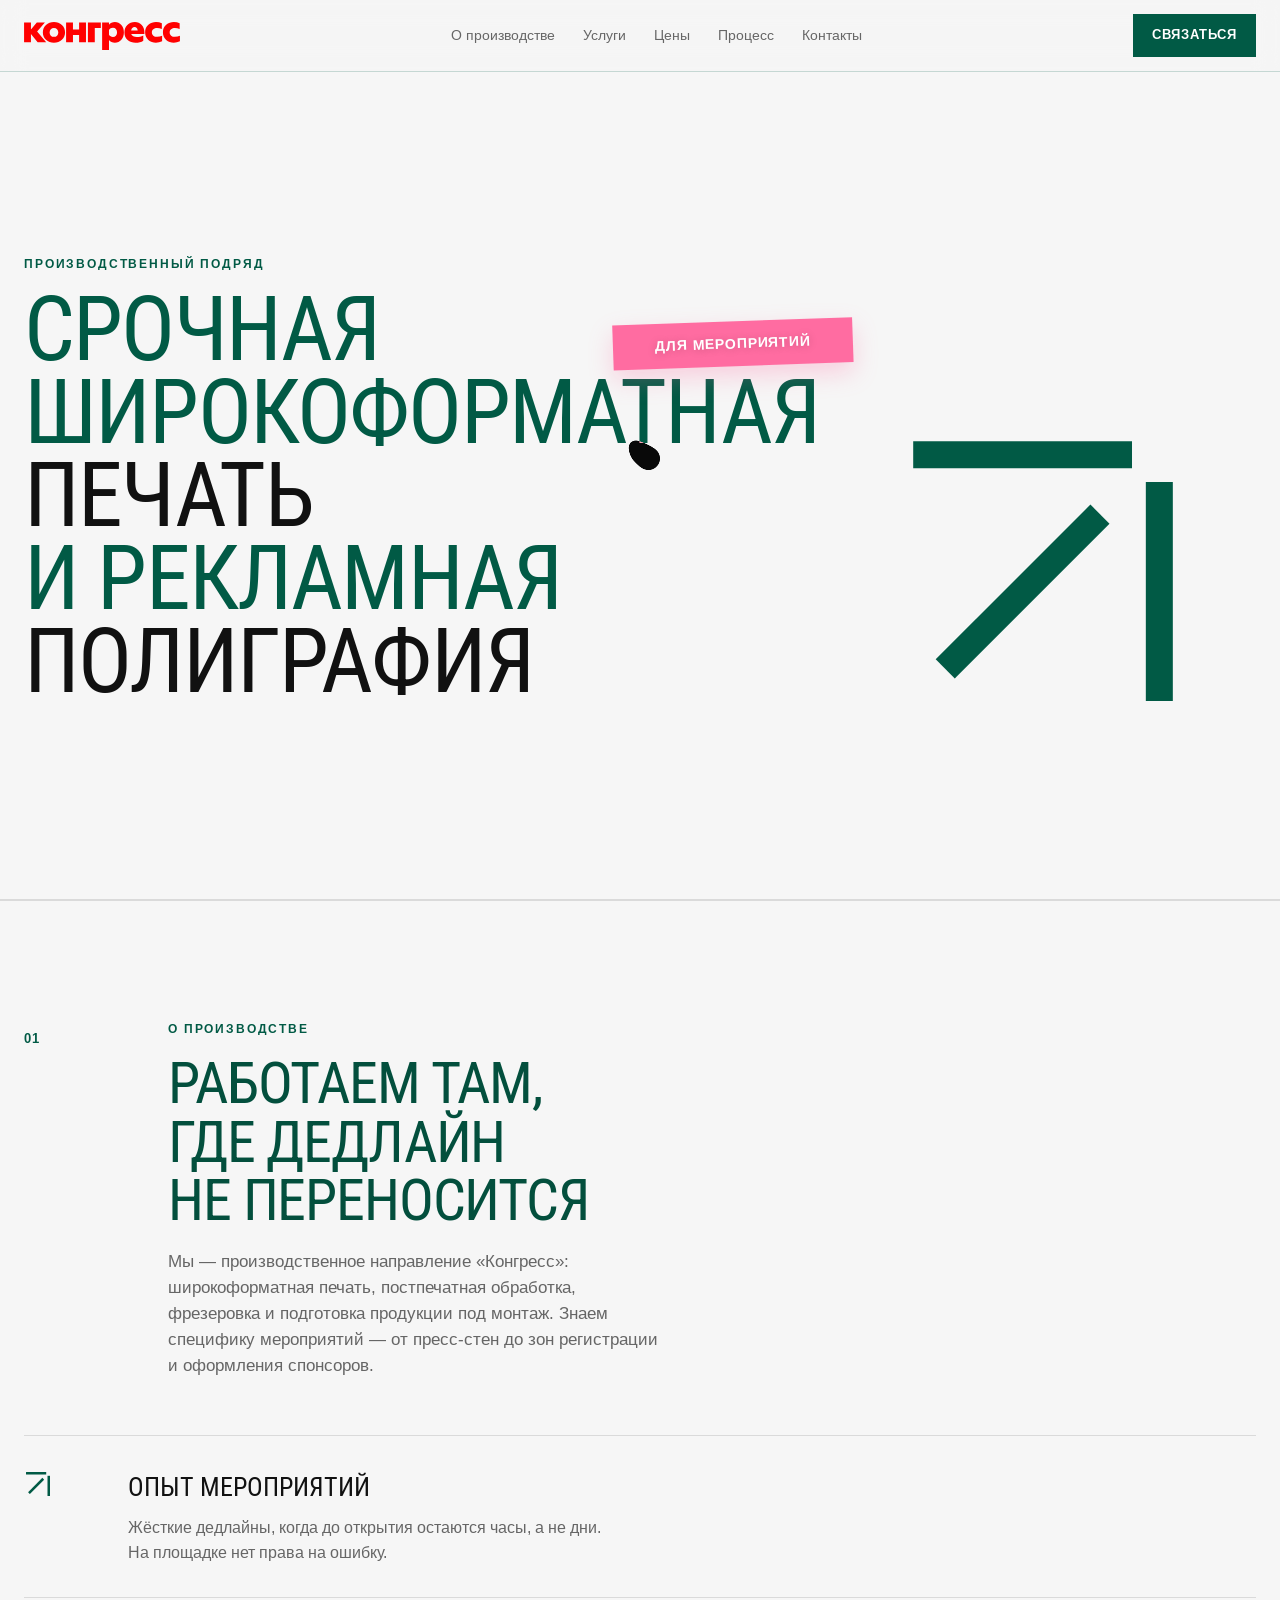
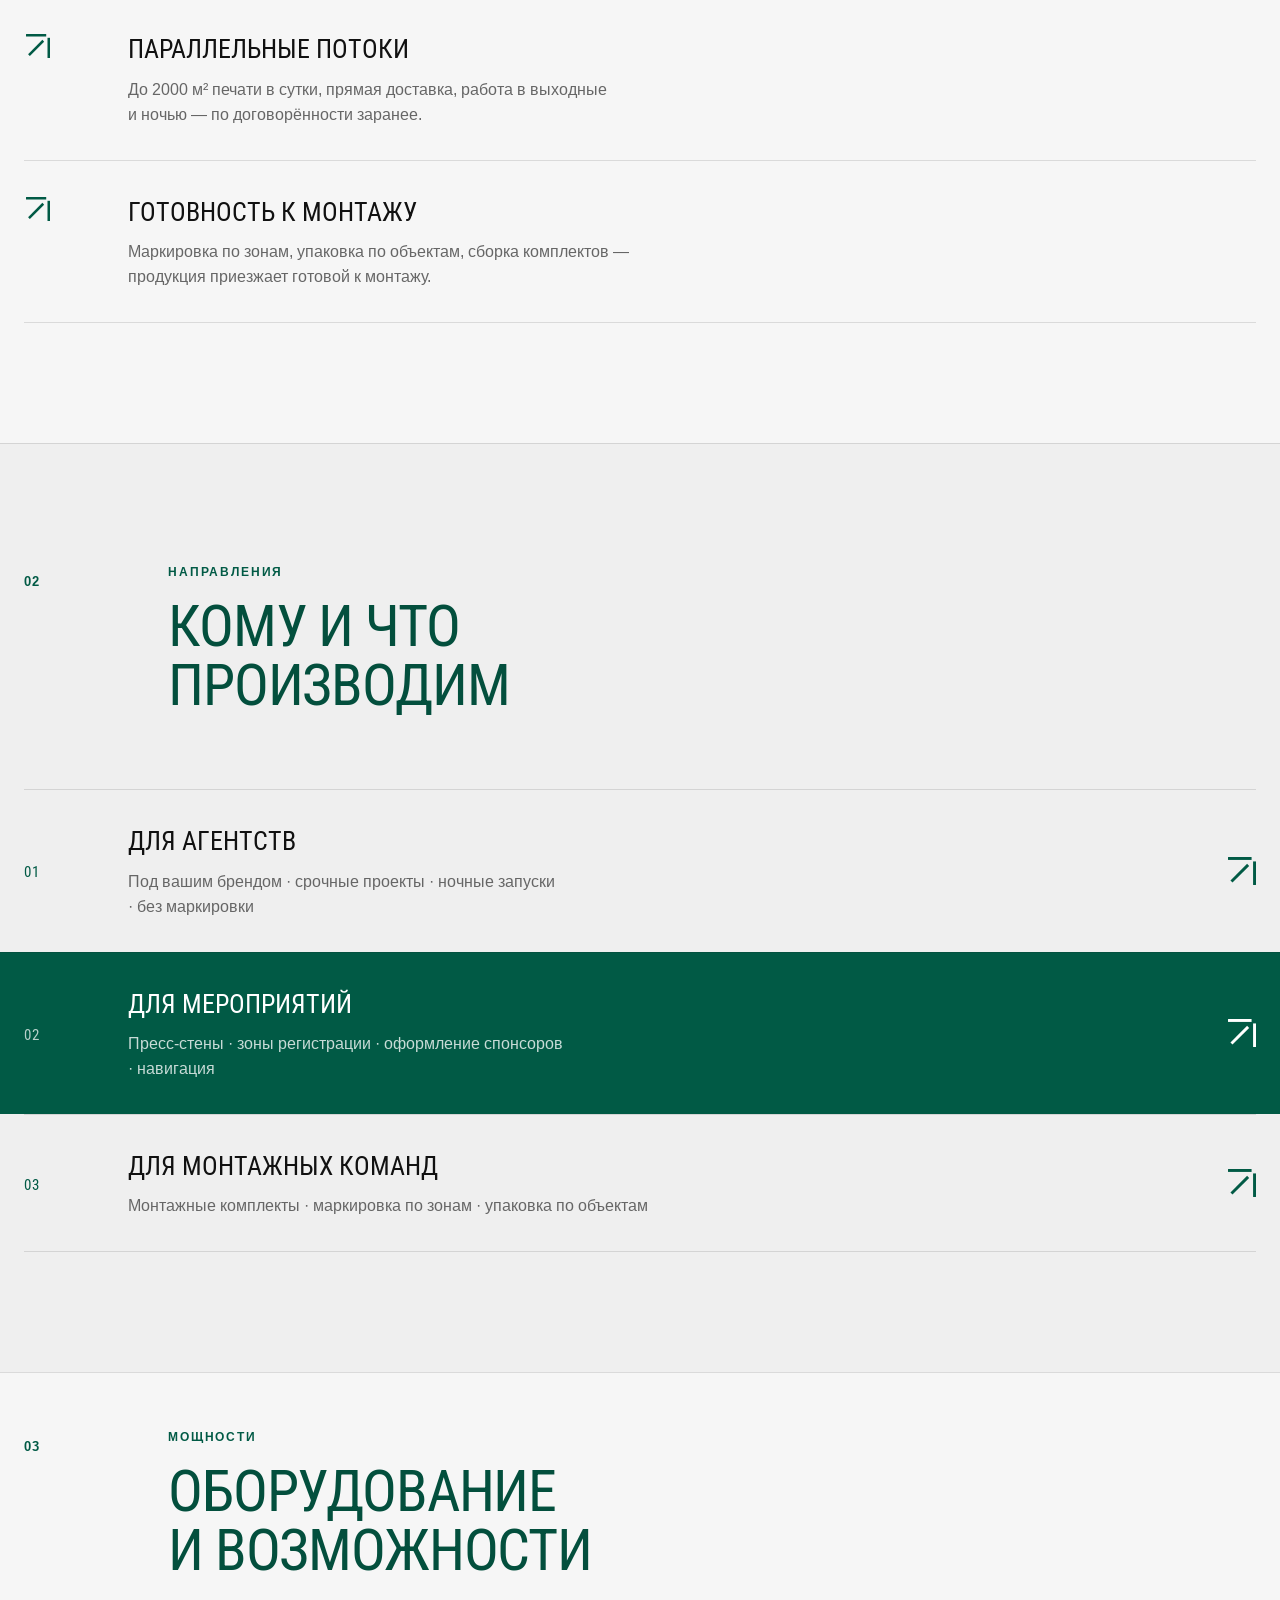
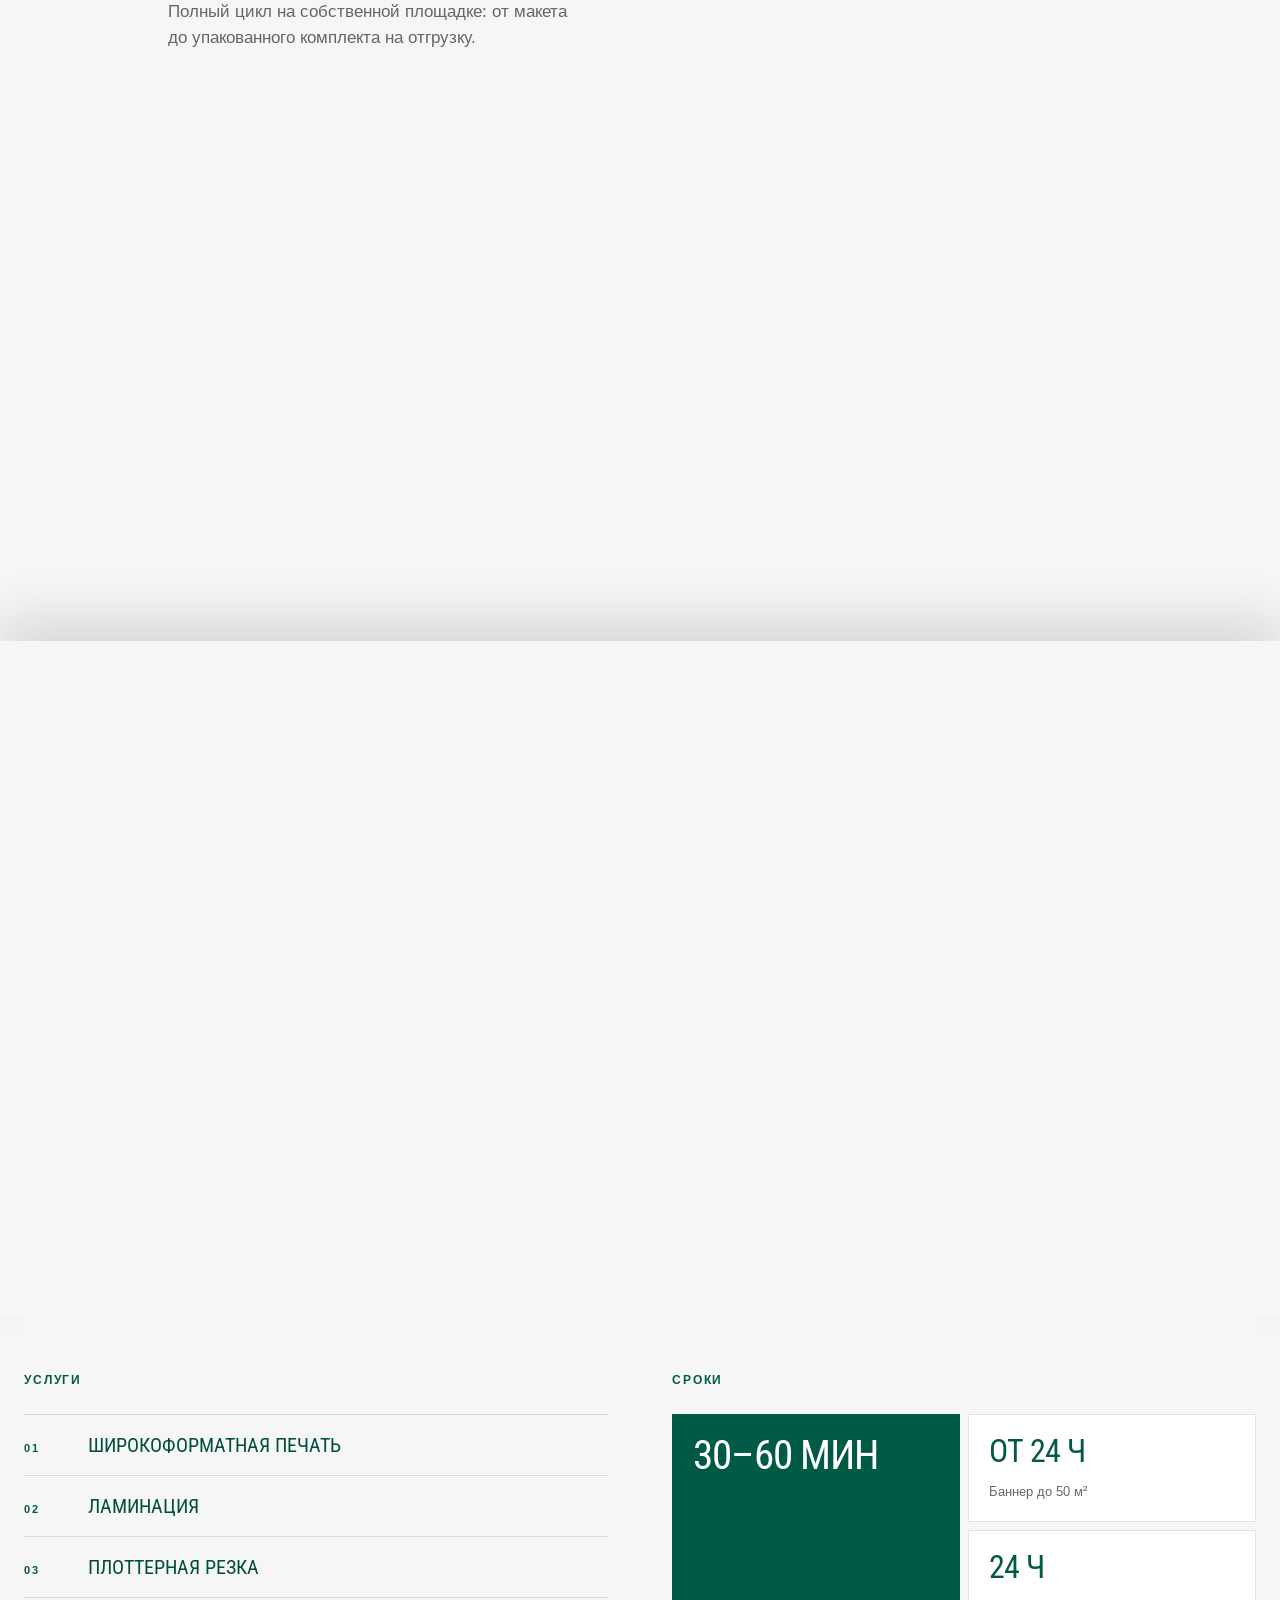
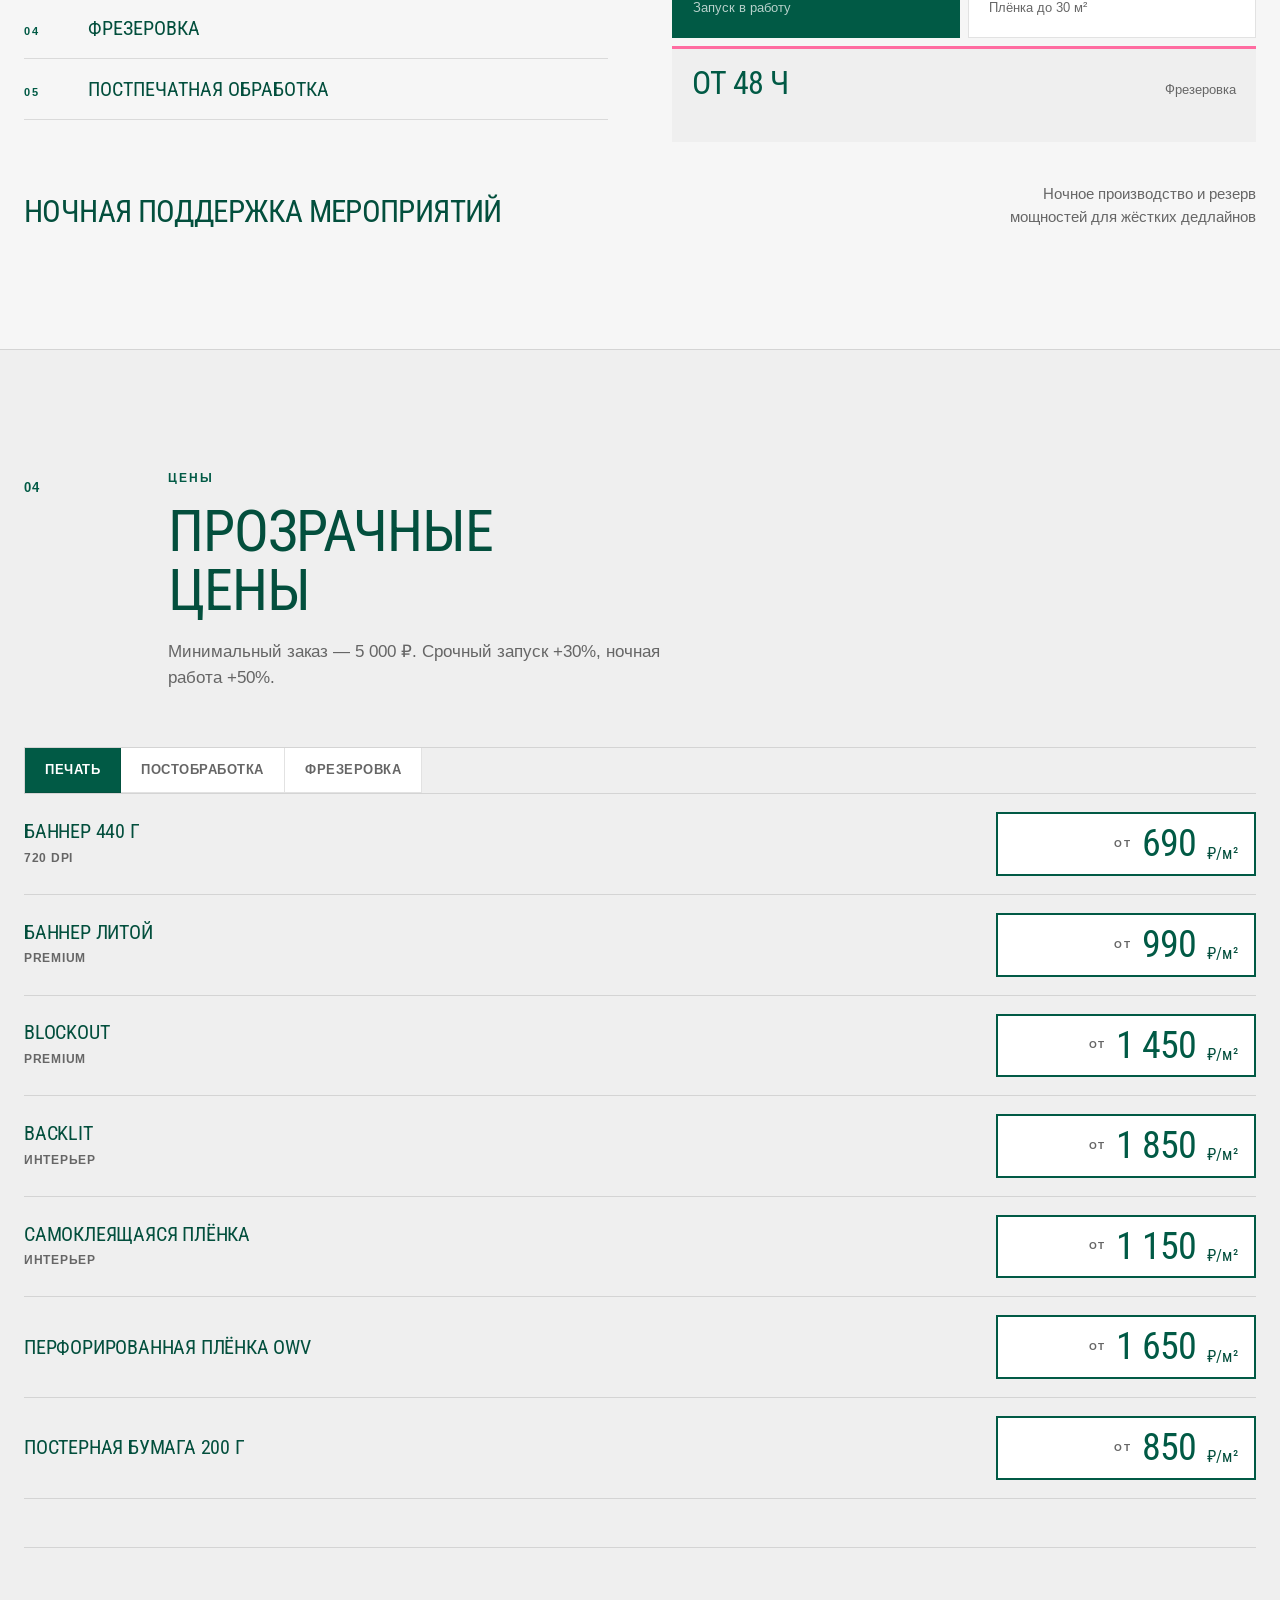
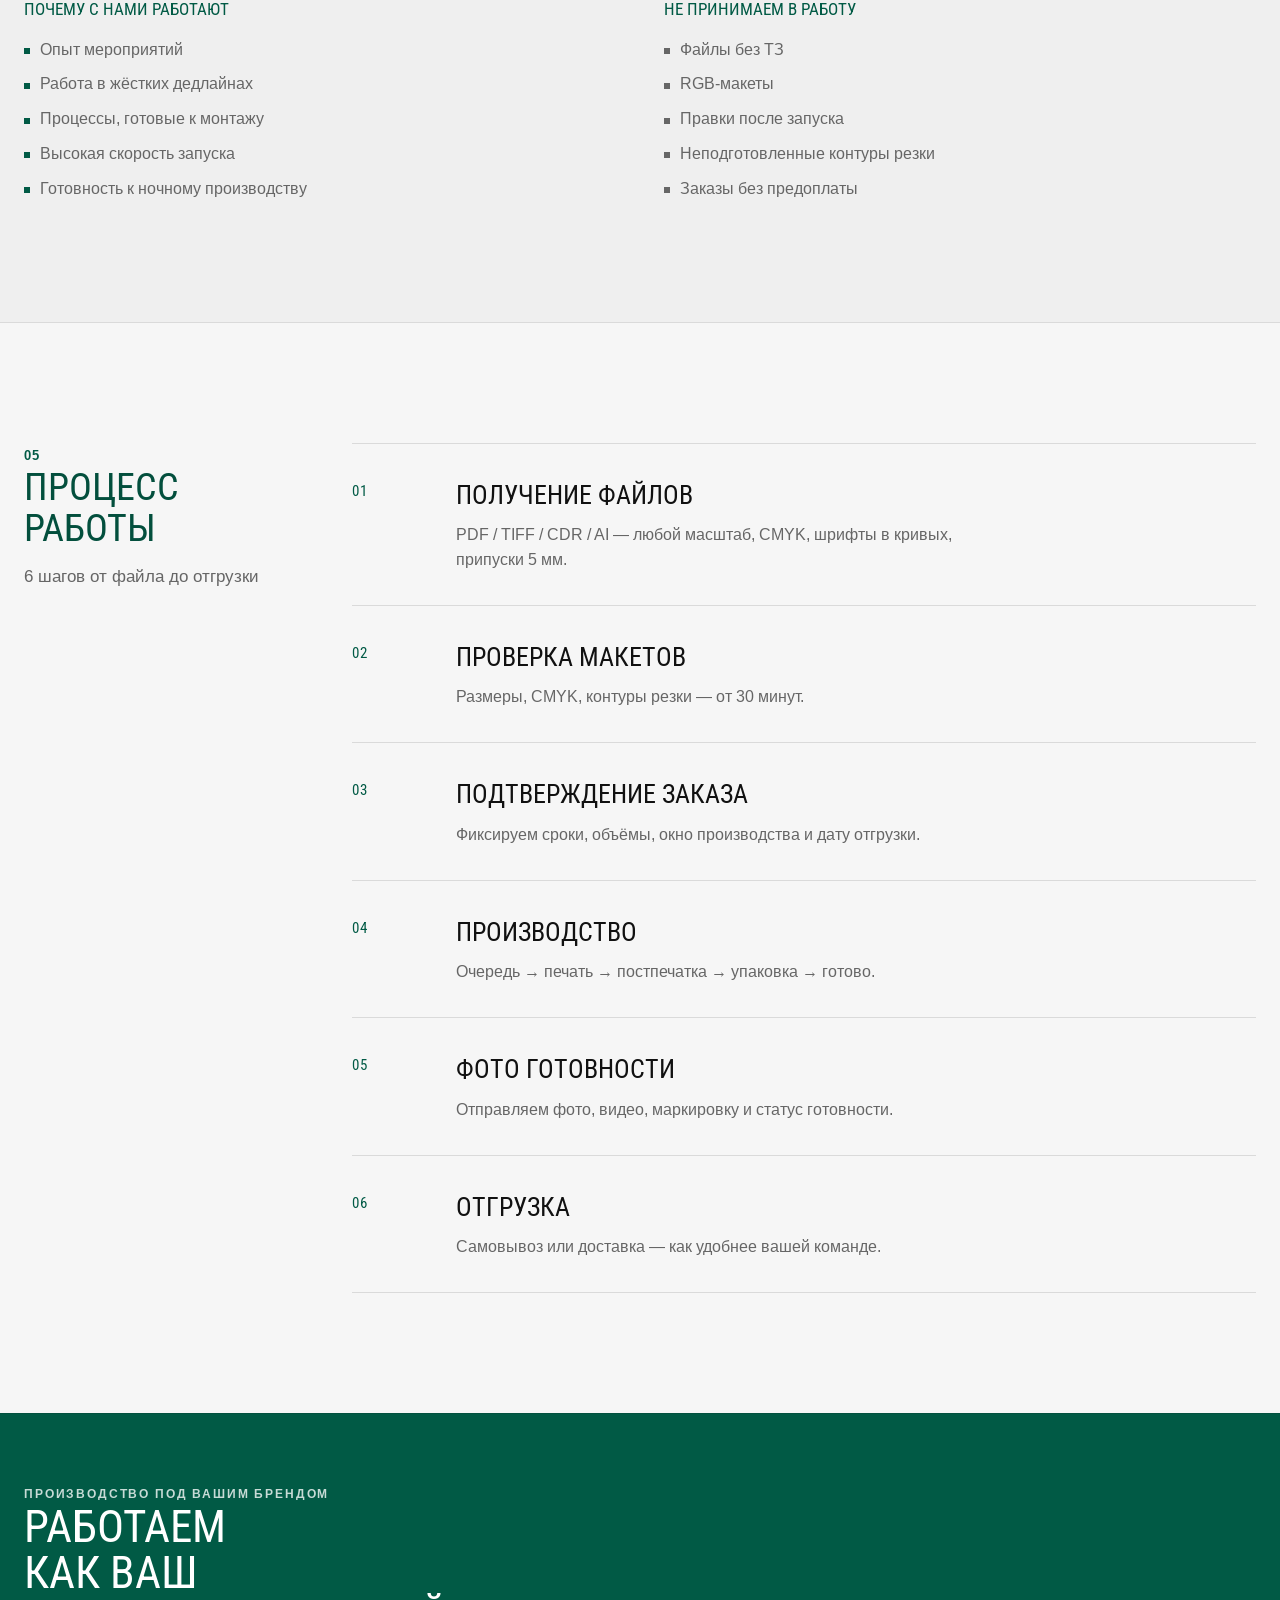
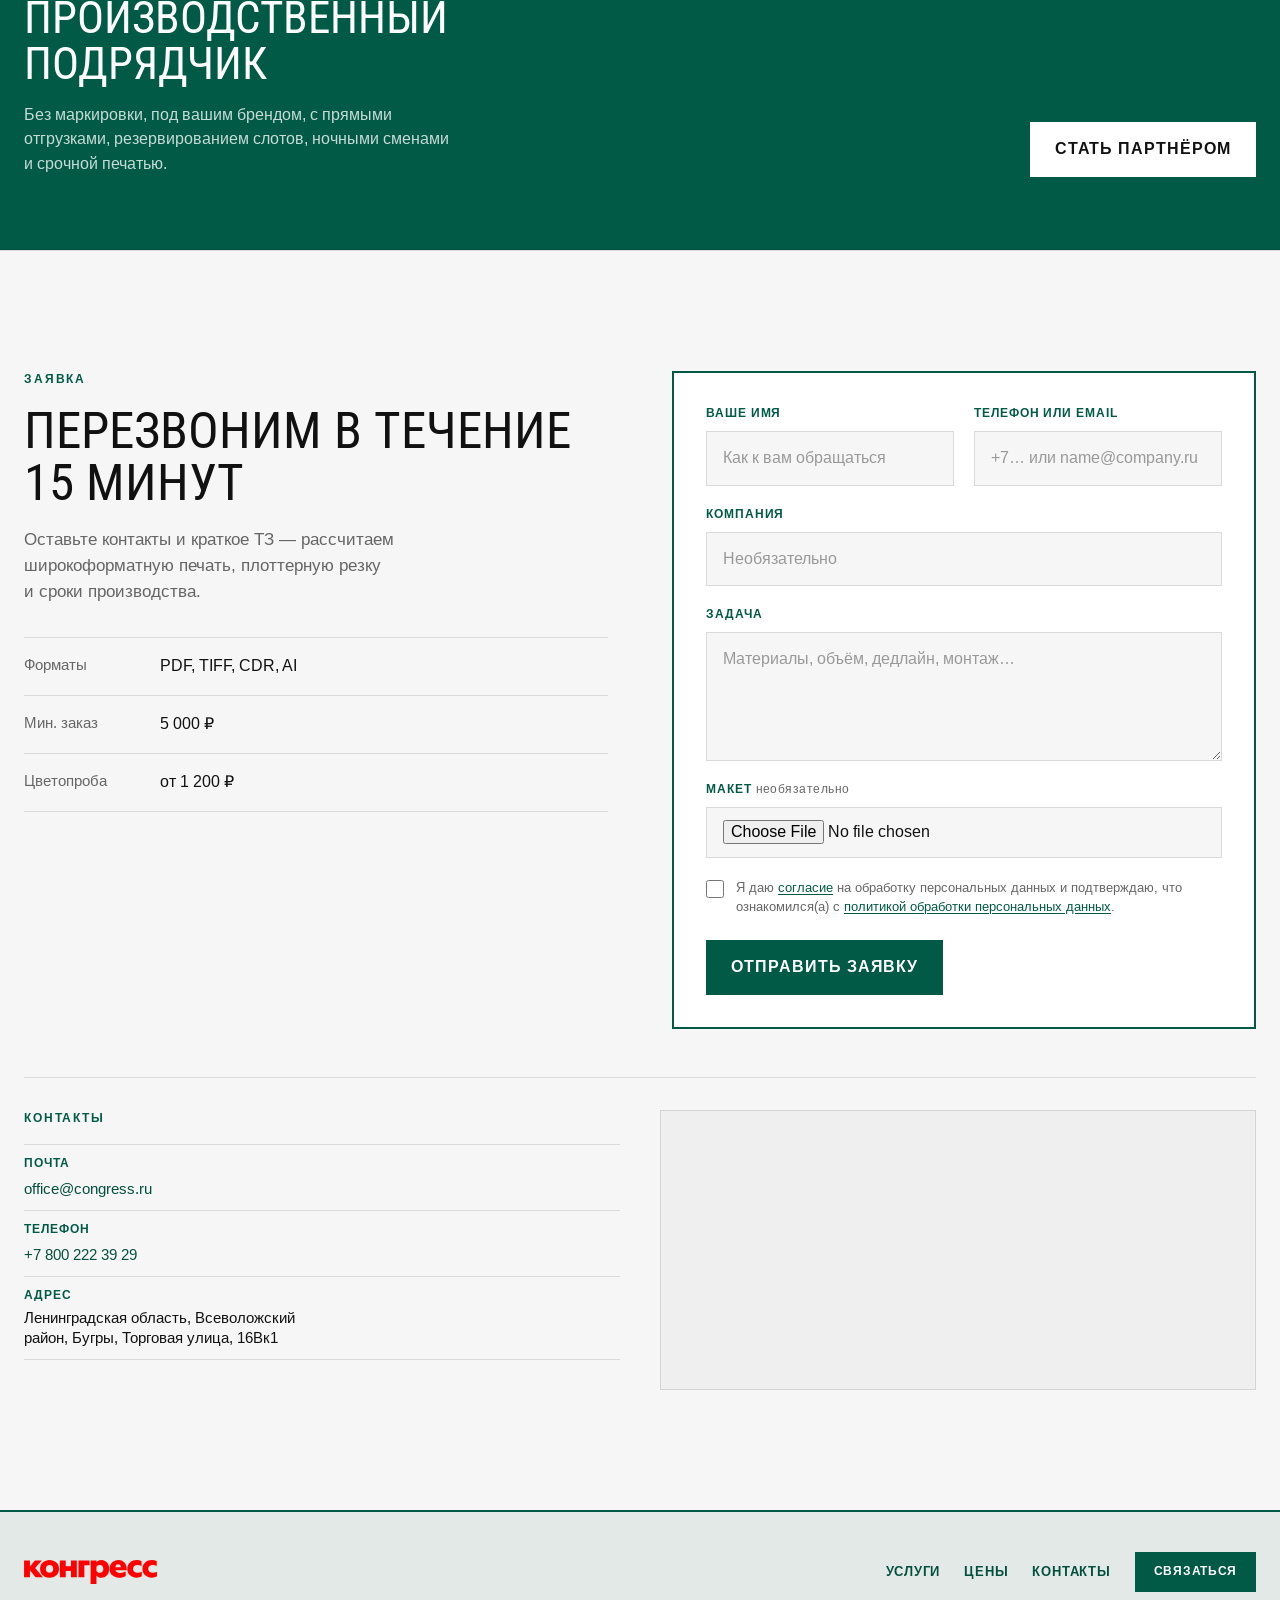
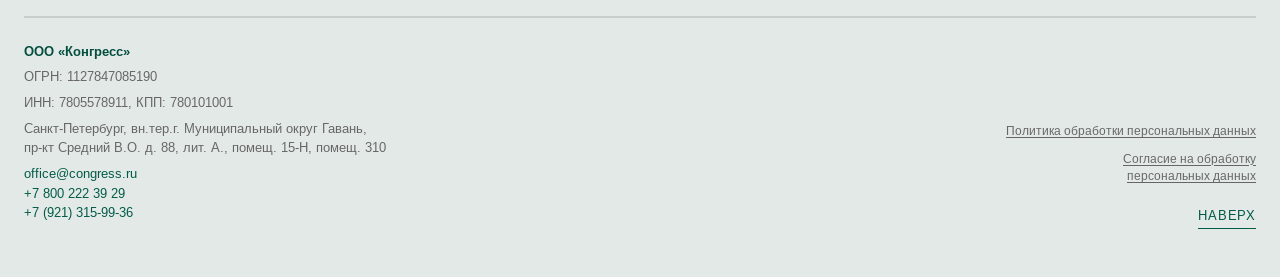
==== index.html @ 39a0a809 "Обновление лендинга: контакты, навигация, курсор и скролл наверх. Исправлен переход по логотипу и кн" ====
<!DOCTYPE html>
<html lang="ru">
<head>
  <meta charset="UTF-8">
  <meta name="viewport" content="width=device-width, initial-scale=1.0">
  <meta name="description" content="Срочная широкоформатная печать и производство для мероприятий. До 2000 м²/сутки, ночные смены, производство под вашим брендом.">
  <title>Конгресс — печать для мероприятий</title>
  <link rel="stylesheet" href="styles.css">
</head>
<body>
  <div class="page-grid" aria-hidden="true"></div>

  <header class="header" id="top">
    <div class="shell header__inner">
      <a href="#top" class="header__logo" aria-label="Конгресс — на главную">
        <img src="assets/brand/logo.svg" alt="Конгресс" width="160" height="29">
      </a>
      <nav class="header__nav" aria-label="Основная навигация">
        <a href="#about">О производстве</a>
        <a href="#capabilities">Услуги</a>
        <a href="#pricing">Цены</a>
        <a href="#process">Процесс</a>
        <a href="#contact">Контакты</a>
      </nav>
      <a href="#contact" class="header__cta">Связаться</a>
      <button class="burger" type="button" aria-label="Открыть меню" aria-expanded="false">
        <span></span><span></span>
      </button>
    </div>
  </header>

  <div class="mobile-menu" hidden>
    <nav aria-label="Мобильная навигация">
      <a href="#about">О производстве</a>
      <a href="#capabilities">Услуги</a>
      <a href="#pricing">Цены</a>
      <a href="#process">Процесс</a>
      <a href="#contact">Контакты</a>
    </nav>
  </div>

  <main>
    <section class="hero">
      <div class="shell hero__layout reveal">
        <div class="hero__copy">
          <p class="label">Производственный подряд</p>
          <h1 class="display">
            <span>Срочная</span>
            <span class="display__line">
              <span class="display__word display__word--sticker">широкоформатная
                <span class="hero__sticker">
                  <span class="hero__sticker-body">
                    <span class="hero__sticker-text">для&nbsp;мероприятий</span>
                  </span>
                </span>
              </span>
            </span>
            <span>печать <span class="display__accent">и&nbsp;рекламная</span> полиграфия</span>
          </h1>
        </div>
        <div class="hero__decor" aria-hidden="true">
          <div class="hero__arrow-wrap">
            <img class="hero__arrow" src="assets/brand/arrow-green.svg" alt="">
          </div>
        </div>
      </div>
    </section>

    <section class="section" id="about">
      <div class="shell">
        <div class="section-head reveal">
          <span class="section__index">01</span>
          <div>
            <p class="label">О производстве</p>
            <h2>Работаем там, где&nbsp;дедлайн не&nbsp;переносится</h2>
            <p class="lead">Мы&nbsp;— производственное направление «Конгресс»: широкоформатная печать, постпечатная обработка, фрезеровка и&nbsp;подготовка продукции под&nbsp;монтаж. Знаем специфику мероприятий&nbsp;— от&nbsp;пресс-стен до&nbsp;зон регистрации и&nbsp;оформления спонсоров.</p>
          </div>
        </div>
        <div class="rows reveal">
          <article class="row-item">
            <span class="row-item__mark brand-arrow" aria-hidden="true">
              <img src="assets/brand/arrow-green.svg" alt="">
            </span>
            <div>
              <h3>Опыт мероприятий</h3>
              <p>Жёсткие дедлайны, когда до&nbsp;открытия остаются часы, а&nbsp;не&nbsp;дни. На&nbsp;площадке нет права на&nbsp;ошибку.</p>
            </div>
          </article>
          <article class="row-item">
            <span class="row-item__mark brand-arrow" aria-hidden="true">
              <img src="assets/brand/arrow-green.svg" alt="">
            </span>
            <div>
              <h3>Параллельные потоки</h3>
              <p>До&nbsp;2000&nbsp;м² печати в&nbsp;сутки, прямая доставка, работа в&nbsp;выходные и&nbsp;ночью&nbsp;— по&nbsp;договорённости заранее.</p>
            </div>
          </article>
          <article class="row-item">
            <span class="row-item__mark brand-arrow" aria-hidden="true">
              <img src="assets/brand/arrow-green.svg" alt="">
            </span>
            <div>
              <h3>Готовность к&nbsp;монтажу</h3>
              <p>Маркировка по&nbsp;зонам, упаковка по&nbsp;объектам, сборка комплектов&nbsp;— продукция приезжает готовой к&nbsp;монтажу.</p>
            </div>
          </article>
        </div>
      </div>
    </section>

    <section class="section section--alt" id="directions">
      <div class="shell">
        <div class="section-head reveal">
          <span class="section__index">02</span>
          <div>
            <p class="label">Направления</p>
            <h2>Кому и&nbsp;что производим</h2>
          </div>
        </div>
        <div class="rows reveal">
          <a class="row-item row-item--link" href="#contact">
            <span class="row-item__index">01</span>
            <div>
              <h3>Для агентств</h3>
              <p>Под вашим брендом · срочные проекты · ночные запуски · без&nbsp;маркировки</p>
            </div>
            <span class="row-item__arrow brand-arrow brand-arrow--swap" aria-hidden="true">
              <img class="brand-arrow__green" src="assets/brand/arrow-green.svg" alt="">
              <img class="brand-arrow__white" src="assets/brand/arrow-white.svg" alt="">
            </span>
          </a>
          <a class="row-item row-item--link row-item--active" href="#contact">
            <span class="row-item__index">02</span>
            <div>
              <h3>Для мероприятий</h3>
              <p>Пресс-стены · зоны регистрации · оформление спонсоров · навигация</p>
            </div>
            <span class="row-item__arrow brand-arrow brand-arrow--swap" aria-hidden="true">
              <img class="brand-arrow__green" src="assets/brand/arrow-green.svg" alt="">
              <img class="brand-arrow__white" src="assets/brand/arrow-white.svg" alt="">
            </span>
          </a>
          <a class="row-item row-item--link" href="#contact">
            <span class="row-item__index">03</span>
            <div>
              <h3>Для монтажных команд</h3>
              <p>Монтажные комплекты · маркировка по&nbsp;зонам · упаковка по&nbsp;объектам</p>
            </div>
            <span class="row-item__arrow brand-arrow brand-arrow--swap" aria-hidden="true">
              <img class="brand-arrow__green" src="assets/brand/arrow-green.svg" alt="">
              <img class="brand-arrow__white" src="assets/brand/arrow-white.svg" alt="">
            </span>
          </a>
        </div>
      </div>
    </section>

    <section class="section" id="capabilities">
      <div class="capabilities-curtain-scene">
        <div class="capabilities-curtain-scene__sticky">
          <div class="shell">
            <div class="section-head reveal">
              <span class="section__index">03</span>
              <div>
                <p class="label">Мощности</p>
                <h2>Оборудование и&nbsp;возможности</h2>
                <p class="lead">Полный цикл на&nbsp;собственной площадке: от&nbsp;макета до&nbsp;упакованного комплекта на&nbsp;отгрузку.</p>
              </div>
            </div>
          </div>
        </div>
        <div class="section-video-strip">
          <video
            class="section-video-strip__player"
            muted
            loop
            playsinline
            preload="auto"
            aria-label="Видео производства: широкоформатная печать и плоттер">
            <source src="assets/video/production-vol-2.mov" type="video/quicktime">
            <source src="assets/video/production-vol-2.mov" type="video/mp4">
          </video>
        </div>
        <div class="shell capabilities-curtain-scene__content">
          <div class="capability-board reveal">
            <div class="capability-board__grid">
              <div class="capability-board__col">
                <p class="label">Услуги</p>
                <ul class="capability-services">
                  <li>
                    <button type="button" class="capability-services__item" data-tab="print">
                      <span class="capability-services__index" aria-hidden="true">01</span>
                      <span class="capability-services__text">Широкоформатная печать</span>
                    </button>
                  </li>
                  <li>
                    <button type="button" class="capability-services__item" data-tab="post">
                      <span class="capability-services__index" aria-hidden="true">02</span>
                      <span class="capability-services__text">Ламинация</span>
                    </button>
                  </li>
                  <li>
                    <button type="button" class="capability-services__item" data-tab="post">
                      <span class="capability-services__index" aria-hidden="true">03</span>
                      <span class="capability-services__text">Плоттерная резка</span>
                    </button>
                  </li>
                  <li>
                    <button type="button" class="capability-services__item" data-tab="cnc">
                      <span class="capability-services__index" aria-hidden="true">04</span>
                      <span class="capability-services__text">Фрезеровка</span>
                    </button>
                  </li>
                  <li>
                    <button type="button" class="capability-services__item" data-tab="post">
                      <span class="capability-services__index" aria-hidden="true">05</span>
                      <span class="capability-services__text">Постпечатная обработка</span>
                    </button>
                  </li>
                </ul>
              </div>
              <div class="capability-board__col">
                <p class="label">Сроки</p>
                <div class="capability-bento">
                  <article class="capability-bento__cell capability-bento__cell--hero">
                    <span class="capability-bento__value">30–60&nbsp;мин</span>
                    <span class="capability-bento__thesis">Запуск в&nbsp;работу</span>
                  </article>
                  <article class="capability-bento__cell">
                    <span class="capability-bento__value">от&nbsp;24&nbsp;ч</span>
                    <span class="capability-bento__thesis">Баннер до&nbsp;50&nbsp;м²</span>
                  </article>
                  <article class="capability-bento__cell">
                    <span class="capability-bento__value">24&nbsp;ч</span>
                    <span class="capability-bento__thesis">Плёнка до&nbsp;30&nbsp;м²</span>
                  </article>
                  <article class="capability-bento__cell capability-bento__cell--accent">
                    <span class="capability-bento__value">от&nbsp;48&nbsp;ч</span>
                    <span class="capability-bento__thesis">Фрезеровка</span>
                  </article>
                </div>
              </div>
            </div>
            <div class="capability-night">
              <p class="capability-night__title">Ночная поддержка мероприятий</p>
              <p class="capability-night__desc">Ночное производство и&nbsp;резерв мощностей для&nbsp;жёстких дедлайнов</p>
            </div>
          </div>
        </div>
      </div>
    </section>

    <section class="section section--alt" id="pricing">
      <div class="shell">
        <div class="section-head reveal">
          <span class="section__index">04</span>
          <div>
            <p class="label">Цены</p>
            <h2>Прозрачные цены</h2>
            <p class="lead">Минимальный заказ&nbsp;— 5&nbsp;000&nbsp;₽. Срочный запуск +30%, ночная работа +50%.</p>
          </div>
        </div>

        <div class="tabs reveal" role="tablist" aria-label="Категории цен">
          <button class="tabs__btn is-active" role="tab" aria-selected="true" data-tab="print">Печать</button>
          <button class="tabs__btn" role="tab" aria-selected="false" data-tab="post">Постобработка</button>
          <button class="tabs__btn" role="tab" aria-selected="false" data-tab="cnc">Фрезеровка</button>
        </div>

        <div class="tab-panel is-active reveal" data-panel="print">
          <div class="price-list">
            <article class="price-list__row">
              <div class="price-list__info">
                <p class="price-list__name">Баннер 440 г</p>
                <p class="price-list__meta">720 dpi</p>
              </div>
              <p class="price-list__price"><span class="price-list__from">от</span> 690 <span class="price-list__unit">₽/м²</span></p>
            </article>
            <article class="price-list__row">
              <div class="price-list__info">
                <p class="price-list__name">Баннер литой</p>
                <p class="price-list__meta">premium</p>
              </div>
              <p class="price-list__price"><span class="price-list__from">от</span> 990 <span class="price-list__unit">₽/м²</span></p>
            </article>
            <article class="price-list__row">
              <div class="price-list__info">
                <p class="price-list__name">Blockout</p>
                <p class="price-list__meta">premium</p>
              </div>
              <p class="price-list__price"><span class="price-list__from">от</span> 1&nbsp;450 <span class="price-list__unit">₽/м²</span></p>
            </article>
            <article class="price-list__row">
              <div class="price-list__info">
                <p class="price-list__name">Backlit</p>
                <p class="price-list__meta">интерьер</p>
              </div>
              <p class="price-list__price"><span class="price-list__from">от</span> 1&nbsp;850 <span class="price-list__unit">₽/м²</span></p>
            </article>
            <article class="price-list__row">
              <div class="price-list__info">
                <p class="price-list__name">Самоклеящаяся плёнка</p>
                <p class="price-list__meta">интерьер</p>
              </div>
              <p class="price-list__price"><span class="price-list__from">от</span> 1&nbsp;150 <span class="price-list__unit">₽/м²</span></p>
            </article>
            <article class="price-list__row">
              <div class="price-list__info">
                <p class="price-list__name">Перфорированная плёнка OWV</p>
              </div>
              <p class="price-list__price"><span class="price-list__from">от</span> 1&nbsp;650 <span class="price-list__unit">₽/м²</span></p>
            </article>
            <article class="price-list__row">
              <div class="price-list__info">
                <p class="price-list__name">Постерная бумага 200 г</p>
              </div>
              <p class="price-list__price"><span class="price-list__from">от</span> 850 <span class="price-list__unit">₽/м²</span></p>
            </article>
          </div>
        </div>

        <div class="tab-panel" data-panel="post" hidden>
          <div class="price-list">
            <article class="price-list__row">
              <div class="price-list__info">
                <p class="price-list__name">Ламинация</p>
              </div>
              <p class="price-list__price"><span class="price-list__from">от</span> 290 <span class="price-list__unit">₽/м²</span></p>
            </article>
            <article class="price-list__row">
              <div class="price-list__info">
                <p class="price-list__name">Выборка</p>
              </div>
              <p class="price-list__price"><span class="price-list__from">от</span> 390 <span class="price-list__unit">₽/м²</span></p>
            </article>
            <article class="price-list__row">
              <div class="price-list__info">
                <p class="price-list__name">Плоттерная резка</p>
              </div>
              <p class="price-list__price"><span class="price-list__from">от</span> 250 <span class="price-list__unit">₽/м²</span></p>
            </article>
            <article class="price-list__row">
              <div class="price-list__info">
                <p class="price-list__name">Проварка баннера</p>
              </div>
              <p class="price-list__price"><span class="price-list__from">от</span> 110 <span class="price-list__unit">₽/п.м</span></p>
            </article>
            <article class="price-list__row">
              <div class="price-list__info">
                <p class="price-list__name">Люверсовка баннера</p>
              </div>
              <p class="price-list__price"><span class="price-list__from">от</span> 110 <span class="price-list__unit">₽/п.м</span></p>
            </article>
            <article class="price-list__row">
              <div class="price-list__info">
                <p class="price-list__name">Проклейка баннера</p>
              </div>
              <p class="price-list__price"><span class="price-list__from">от</span> 110 <span class="price-list__unit">₽/п.м</span></p>
            </article>
            <article class="price-list__row">
              <div class="price-list__info">
                <p class="price-list__name">Перенос на&nbsp;монтажную плёнку</p>
              </div>
              <p class="price-list__price"><span class="price-list__from">от</span> 180 <span class="price-list__unit">₽/м²</span></p>
            </article>
            <article class="price-list__row">
              <div class="price-list__info">
                <p class="price-list__name">Упаковка макетов по&nbsp;объектам</p>
              </div>
              <p class="price-list__price"><span class="price-list__from">от</span> 1&nbsp;500 <span class="price-list__unit">₽</span></p>
            </article>
          </div>
        </div>

        <div class="tab-panel" data-panel="cnc" hidden>
          <div class="price-list">
            <article class="price-list__row">
              <div class="price-list__info">
                <p class="price-list__name">ПВХ</p>
                <p class="price-list__meta">до&nbsp;5&nbsp;мм</p>
              </div>
              <p class="price-list__price"><span class="price-list__from">от</span> 120 <span class="price-list__unit">₽/п.м</span></p>
            </article>
            <article class="price-list__row">
              <div class="price-list__info">
                <p class="price-list__name">ПВХ</p>
                <p class="price-list__meta">6–10&nbsp;мм</p>
              </div>
              <p class="price-list__price"><span class="price-list__from">от</span> 180 <span class="price-list__unit">₽/п.м</span></p>
            </article>
            <article class="price-list__row">
              <div class="price-list__info">
                <p class="price-list__name">АКП</p>
                <p class="price-list__meta">3–4&nbsp;мм</p>
              </div>
              <p class="price-list__price"><span class="price-list__from">от</span> 240 <span class="price-list__unit">₽/п.м</span></p>
            </article>
            <article class="price-list__row">
              <div class="price-list__info">
                <p class="price-list__name">Оргстекло</p>
                <p class="price-list__meta">до&nbsp;10&nbsp;мм</p>
              </div>
              <p class="price-list__price"><span class="price-list__from">от</span> 290 <span class="price-list__unit">₽/п.м</span></p>
            </article>
            <article class="price-list__row">
              <div class="price-list__info">
                <p class="price-list__name">Фанера</p>
                <p class="price-list__meta">до&nbsp;15&nbsp;мм</p>
              </div>
              <p class="price-list__price"><span class="price-list__from">от</span> 250 <span class="price-list__unit">₽/п.м</span></p>
            </article>
          </div>
        </div>

        <div class="notes-split reveal">
          <article>
            <h3>Почему с&nbsp;нами работают</h3>
            <ul class="plain-list">
              <li>Опыт мероприятий</li>
              <li>Работа в&nbsp;жёстких дедлайнах</li>
              <li>Процессы, готовые к&nbsp;монтажу</li>
              <li>Высокая скорость запуска</li>
              <li>Готовность к&nbsp;ночному производству</li>
            </ul>
          </article>
          <article>
            <h3>Не принимаем в&nbsp;работу</h3>
            <ul class="plain-list plain-list--muted">
              <li>Файлы без&nbsp;ТЗ</li>
              <li>RGB-макеты</li>
              <li>Правки после&nbsp;запуска</li>
              <li>Неподготовленные контуры резки</li>
              <li>Заказы без&nbsp;предоплаты</li>
            </ul>
          </article>
        </div>
      </div>
    </section>

    <section class="section section--process" id="process">
      <div class="shell process-layout">
        <div class="process-layout__side reveal">
          <span class="section__index">05</span>
          <h2>Процесс работы</h2>
          <p class="lead">6&nbsp;шагов от&nbsp;файла до&nbsp;отгрузки</p>
        </div>
        <div class="rows">
          <article class="row-item reveal"><span class="row-item__index">01</span><div><h3>Получение файлов</h3><p>PDF / TIFF / CDR / AI&nbsp;— любой масштаб, CMYK, шрифты в&nbsp;кривых, припуски 5&nbsp;мм.</p></div></article>
          <article class="row-item reveal"><span class="row-item__index">02</span><div><h3>Проверка макетов</h3><p>Размеры, CMYK, контуры резки&nbsp;— от&nbsp;30&nbsp;минут.</p></div></article>
          <article class="row-item reveal"><span class="row-item__index">03</span><div><h3>Подтверждение заказа</h3><p>Фиксируем сроки, объёмы, окно производства и&nbsp;дату отгрузки.</p></div></article>
          <article class="row-item reveal"><span class="row-item__index">04</span><div><h3>Производство</h3><p>Очередь → печать → постпечатка → упаковка → готово.</p></div></article>
          <article class="row-item reveal"><span class="row-item__index">05</span><div><h3>Фото готовности</h3><p>Отправляем фото, видео, маркировку и&nbsp;статус готовности.</p></div></article>
          <article class="row-item reveal"><span class="row-item__index">06</span><div><h3>Отгрузка</h3><p>Самовывоз или доставка&nbsp;— как удобнее вашей команде.</p></div></article>
        </div>
      </div>
    </section>

    <section class="band band--green reveal" id="whitelabel">
      <div class="shell band__inner">
        <div>
          <p class="label label--light">Производство под вашим брендом</p>
          <h2>Работаем как&nbsp;ваш производственный подрядчик</h2>
          <p>Без маркировки, под&nbsp;вашим брендом, с&nbsp;прямыми отгрузками, резервированием слотов, ночными сменами и&nbsp;срочной печатью.</p>
        </div>
        <a href="#contact" class="btn btn--white">Стать партнёром</a>
      </div>
    </section>

    <section class="section" id="contact">
      <div class="shell">
        <div class="contact-layout reveal">
          <div class="contact-copy">
            <p class="label">Заявка</p>
            <h2>Перезвоним в&nbsp;течение 15&nbsp;минут</h2>
            <p class="lead">Оставьте контакты и&nbsp;краткое ТЗ&nbsp;— рассчитаем широкоформатную печать, плоттерную резку и&nbsp;сроки производства.</p>
            <dl class="meta-list">
              <div><dt>Форматы</dt><dd>PDF, TIFF, CDR, AI</dd></div>
              <div><dt>Мин. заказ</dt><dd>5&nbsp;000&nbsp;₽</dd></div>
              <div><dt>Цветопроба</dt><dd>от&nbsp;1&nbsp;200&nbsp;₽</dd></div>
            </dl>
          </div>
          <form class="contact-form" id="contactForm">
            <div class="contact-form__row">
              <label class="field">
                <span class="field__label">Ваше имя</span>
                <input type="text" name="name" required placeholder="Как к&nbsp;вам обращаться">
              </label>
              <label class="field">
                <span class="field__label">Телефон или email</span>
                <input type="text" name="contact" required placeholder="+7… или name@company.ru">
              </label>
            </div>
            <label class="field">
              <span class="field__label">Компания</span>
              <input type="text" name="company" placeholder="Необязательно">
            </label>
            <label class="field">
              <span class="field__label">Задача</span>
              <textarea name="message" rows="4" placeholder="Материалы, объём, дедлайн, монтаж…"></textarea>
            </label>
            <label class="field field--file">
              <span class="field__label">Макет <span class="field__optional">необязательно</span></span>
              <input type="file" name="file" accept=".pdf,.tiff,.tif,.ai,.cdr,.zip">
            </label>
            <label class="form-consent">
              <input type="checkbox" name="consent" required>
              <span>Я&nbsp;даю <a href="#">согласие</a> на&nbsp;обработку персональных данных и&nbsp;подтверждаю, что ознакомился(а) с&nbsp;<a href="#">политикой обработки персональных данных</a>.</span>
            </label>
            <div class="contact-form__actions">
              <button type="submit" class="btn btn--green">Отправить заявку</button>
            </div>
            <p class="form-success" hidden>Спасибо! Заявка принята&nbsp;— мы&nbsp;свяжемся в&nbsp;течение 15&nbsp;минут.</p>
          </form>
        </div>

        <div class="contact-details reveal">
          <div class="contact-details__info">
            <p class="label">Контакты</p>
            <ul class="contact-details__list">
              <li>
                <span class="contact-details__key">Почта</span>
                <a href="mailto:office@congress.ru">office@congress.ru</a>
              </li>
              <li>
                <span class="contact-details__key">Телефон</span>
                <a href="tel:+78002223929">+7&nbsp;800&nbsp;222&nbsp;39&nbsp;29</a>
              </li>
              <li>
                <span class="contact-details__key">Адрес</span>
                <p>Ленинградская область, Всеволожский район, Бугры, Торговая улица, 16Вк1</p>
              </li>
            </ul>
          </div>
          <div class="contact-map" aria-label="Карта проезда">
            <script type="text/javascript" charset="utf-8" async src="https://api-maps.yandex.ru/services/constructor/1.0/js/?um=constructor%3A1746b4046381a3da9252e9c21d2ca10b14fe3e7195d48b9d3e990727415e5c77&amp;width=100%25&amp;height=280&amp;lang=ru_RU&amp;scroll=true"></script>
          </div>
        </div>
      </div>
    </section>
  </main>

  <footer class="footer">
    <div class="shell">
      <div class="footer__head">
        <a href="#top" class="footer__logo" aria-label="Конгресс — на главную">
          <img src="assets/brand/logo.svg" alt="Конгресс" width="140" height="25">
        </a>
        <nav class="footer__nav" aria-label="Навигация в подвале">
          <a href="#capabilities">Услуги</a>
          <a href="#pricing">Цены</a>
          <a href="#contact">Контакты</a>
          <a href="#contact" class="btn btn--green footer__cta">Связаться</a>
        </nav>
      </div>

      <div class="footer__bottom">
        <div class="footer__company">
          <p class="footer__company-name">ООО «Конгресс»</p>
          <p>ОГРН: 1127847085190</p>
          <p>ИНН: 7805578911, КПП: 780101001</p>
          <p>Санкт-Петербург, вн.тер.г. Муниципальный округ Гавань, пр-кт Средний В.О. д.&nbsp;88, лит.&nbsp;А., помещ.&nbsp;15-Н, помещ.&nbsp;310</p>
          <p>
            <a href="mailto:office@congress.ru">office@congress.ru</a><br>
            <a href="tel:+78002223929">+7&nbsp;800&nbsp;222&nbsp;39&nbsp;29</a><br>
            <a href="tel:+79213159936">+7&nbsp;(921)&nbsp;315-99-36</a>
          </p>
        </div>
        <div class="footer__side">
          <div class="footer__legal">
            <a href="#">Политика обработки персональных данных</a>
            <a href="#">Согласие на обработку персональных данных</a>
          </div>
          <a href="#top" class="footer__top">Наверх</a>
        </div>
      </div>
    </div>
  </footer>

  <svg class="cursor-filters" aria-hidden="true" focusable="false">
    <defs>
      <filter id="cursor-goo">
        <feGaussianBlur in="SourceGraphic" stdDeviation="5" result="blur"></feGaussianBlur>
        <feColorMatrix in="blur" mode="matrix" values="1 0 0 0 0  0 1 0 0 0  0 0 1 0 0  0 0 0 18 -8" result="goo"></feColorMatrix>
        <feComposite in="SourceGraphic" in2="goo" operator="atop"></feComposite>
      </filter>
    </defs>
  </svg>

  <script src="script.js"></script>
</body>
</html>
---- styles.css ----
@font-face {
  font-family: "Roboto Condensed";
  src: url("assets/fonts/RobotoCondensed-VariableFont_wght.ttf") format("truetype");
  font-weight: 100 900;
  font-style: normal;
  font-display: swap;
}

@font-face {
  font-family: "Liberation Sans";
  src: url("assets/fonts/LiberationSans-Regular.ttf") format("truetype");
  font-weight: 400;
  font-style: normal;
  font-display: swap;
}

@font-face {
  font-family: "Liberation Sans";
  src: url("assets/fonts/LiberationSans-Bold.ttf") format("truetype");
  font-weight: 700;
  font-style: normal;
  font-display: swap;
}

:root {
  --green: #015A45;
  --green-dark: #034F3D;
  --green-soft: rgba(1, 90, 69, 0.08);
  --green-line: rgba(1, 90, 69, 0.2);
  --pink: #FF6CA1;
  --pink-dark: #E85A90;
  --bg: #F6F6F6;
  --bg-alt: #EFEFEF;
  --surface: #FFFFFF;
  --text: #111111;
  --text-muted: #666666;
  --line: rgba(17, 17, 17, 0.12);
  --header-h: 72px;
  --shell: min(1320px, calc(100% - 48px));
  --font-display: "Roboto Condensed", "Arial Narrow", sans-serif;
  --font-body: "Liberation Sans", Arial, sans-serif;
  --ease: cubic-bezier(0.22, 1, 0.36, 1);
}

*,
*::before,
*::after {
  box-sizing: border-box;
}

html {
  scroll-behavior: smooth;
}

body {
  margin: 0;
  font-family: var(--font-body);
  font-size: 16px;
  color: var(--text);
  background: var(--bg);
  line-height: 1.55;
  overflow-x: hidden;
  text-wrap: pretty;
}

p,
li,
.lead,
.stack-note,
.form-note,
.band p,
.row-item p {
  hyphens: auto;
}

h1,
h2,
h3,
.display,
.label {
  hyphens: manual;
}

img {
  display: block;
  max-width: 100%;
}

a {
  color: inherit;
  text-decoration: none;
}

button,
input,
textarea {
  font: inherit;
}

.shell {
  width: var(--shell);
  margin: 0 auto;
}

.page-grid {
  position: fixed;
  inset: 0;
  pointer-events: none;
  z-index: 0;
  background:
    linear-gradient(to right, transparent calc(50% - 660px), var(--green-line) calc(50% - 660px), var(--green-line) calc(50% - 659px), transparent calc(50% - 659px)),
    linear-gradient(to right, transparent calc(50% + 659px), var(--green-line) calc(50% + 659px), var(--green-line) calc(50% + 660px), transparent calc(50% + 660px));
  opacity: 0.7;
}

main,
.header,
.footer,
.mobile-menu {
  position: relative;
  z-index: 1;
}

/* Header */
.header {
  position: fixed;
  inset: 0 0 auto;
  z-index: 100;
  height: var(--header-h);
  background: rgba(246, 246, 246, 0.9);
  backdrop-filter: blur(12px);
  border-bottom: 1px solid var(--green-line);
}

.header__inner {
  height: 100%;
  display: flex;
  align-items: center;
  justify-content: space-between;
  gap: 24px;
}

.header__logo img {
  height: 28px;
  width: auto;
}

.header__nav {
  display: flex;
  gap: 28px;
}

.header__nav a {
  font-size: 0.9rem;
  color: var(--text-muted);
  transition: color 0.25s ease;
}

.header__nav a:hover {
  color: var(--green);
}

.header__cta {
  padding: 10px 18px;
  border: 1px solid var(--green);
  background: var(--green);
  color: #fff;
  font-size: 0.82rem;
  font-weight: 700;
  text-transform: uppercase;
  letter-spacing: 0.06em;
  transition: background 0.25s ease, color 0.25s ease;
}

.header__cta:hover {
  background: transparent;
  color: var(--green);
}

.burger {
  display: none;
  width: 42px;
  height: 42px;
  border: 1px solid var(--line);
  background: var(--surface);
  position: relative;
}

.burger span {
  position: absolute;
  left: 12px;
  right: 12px;
  height: 1.5px;
  background: var(--text);
  transition: transform 0.3s ease, top 0.3s ease;
}

.burger span:first-child { top: 17px; }
.burger span:last-child { top: 24px; }

.burger.is-open span:first-child {
  top: 20px;
  transform: rotate(45deg);
}

.burger.is-open span:last-child {
  top: 20px;
  transform: rotate(-45deg);
}

.mobile-menu {
  position: fixed;
  inset: 0;
  z-index: 99;
  background: rgba(246, 246, 246, 0.98);
  backdrop-filter: blur(16px);
  padding: calc(var(--header-h) + 32px) 32px 32px;
}

.mobile-menu nav {
  display: flex;
  flex-direction: column;
  gap: 20px;
}

.mobile-menu a {
  font-family: var(--font-display);
  font-size: 1.4rem;
  text-transform: uppercase;
  color: var(--green-dark);
}

/* Typography */
.label {
  margin: 0 0 16px;
  font-family: var(--font-body);
  font-size: 0.72rem;
  font-weight: 700;
  letter-spacing: 0.16em;
  text-transform: uppercase;
  color: var(--green);
}

.label--light {
  color: rgba(255, 255, 255, 0.72);
}

.display {
  margin: 0 0 28px;
  font-family: var(--font-display);
  font-size: clamp(2.4rem, 7.5vw, 5.625rem);
  line-height: 0.92;
  letter-spacing: -0.02em;
  font-weight: 400;
  text-transform: uppercase;
}

.display span {
  display: block;
}

.hero__copy {
  position: relative;
  overflow: visible;
}

.display__line--sticker {
  position: relative;
}

.display__word {
  position: relative;
  display: inline-block;
}

.display__word--sticker {
  white-space: nowrap;
  isolation: isolate;
}

.display > span:first-child,
.display > .display__line {
  color: var(--green);
}

.hero__sticker {
  position: absolute;
  right: 0;
  top: 0;
  width: min(240px, 36vw);
  max-width: min(240px, 36vw);
  z-index: 2;
  pointer-events: none;
  white-space: normal;
  transform: translate(14%, calc(-100% - 10px)) rotate(-2deg);
  transform-origin: 100% 100%;
  animation: stickerDrift 6.5s ease-in-out infinite;
}

.hero__sticker-body {
  display: block;
  width: 100%;
  box-sizing: border-box;
  padding: 14px 17px;
  overflow: hidden;
  background-color: var(--pink);
  box-shadow: 0 10px 24px rgba(255, 108, 161, 0.28);
}

.hero__sticker-text {
  display: block;
  width: 100%;
  font-family: var(--font-body);
  font-size: clamp(0.72rem, 1.45vw, 0.88rem);
  line-height: 1.2;
  font-weight: 700;
  letter-spacing: 0.06em;
  text-transform: uppercase;
  color: #fff;
  text-shadow: 0 1px 8px rgba(0, 0, 0, 0.18);
  white-space: nowrap;
  text-align: center;
}

.hero__sticker-line {
  display: block;
  max-width: 100%;
  overflow-wrap: anywhere;
  word-break: normal;
}

@keyframes stickerDrift {
  0%, 100% {
    transform: translate(18%, calc(-100% - 14px)) rotate(-2deg);
  }
  40% {
    transform: translate(5%, calc(-100% + 4px)) rotate(-3deg);
  }
  75% {
    transform: translate(12%, calc(-100% - 8px)) rotate(0deg);
  }
}

.display__accent {
  color: var(--green);
}

.display__nowrap {
  white-space: nowrap;
}

.lead {
  margin: 0;
  max-width: 56ch;
  font-size: 1.05rem;
  color: var(--text-muted);
}

/* Hero */
.hero {
  min-height: 100vh;
  padding-top: var(--header-h);
  display: flex;
  flex-direction: column;
  justify-content: center;
  border-bottom: 1px solid var(--line);
}

.hero__layout {
  display: grid;
  grid-template-columns: 1.1fr 0.9fr;
  gap: 48px;
  align-items: end;
  padding: 72px 0 56px;
}

.hero__decor {
  display: flex;
  align-items: center;
  justify-content: center;
  min-height: 320px;
}

.hero__arrow-wrap {
  width: min(260px, 44vw);
  pointer-events: none;
  animation: arrowDrift 5.5s ease-in-out infinite;
}

.hero__arrow {
  width: 100%;
  height: auto;
  display: block;
}

@keyframes arrowDrift {
  0%, 100% {
    transform: translate(0, 0) rotate(0deg);
  }
  35% {
    transform: translate(10px, -14px) rotate(5deg);
  }
  70% {
    transform: translate(-6px, 8px) rotate(-3deg);
  }
}

/* Sections */
.section {
  padding: 120px 0;
  border-top: 1px solid var(--line);
}

.section--alt {
  background: var(--bg-alt);
}

.section-head {
  display: grid;
  grid-template-columns: 120px 1fr;
  gap: 24px;
  margin-bottom: 56px;
}

.section__index {
  font-family: var(--font-body);
  font-size: 0.82rem;
  font-weight: 700;
  letter-spacing: 0.08em;
  text-transform: uppercase;
  color: var(--green);
  padding-top: 8px;
}

.section-head h2 {
  margin: 0 0 18px;
  font-family: var(--font-display);
  font-size: clamp(2rem, 4.5vw, 3.6rem);
  line-height: 1.02;
  letter-spacing: -0.02em;
  font-weight: 400;
  text-transform: uppercase;
  max-width: 14ch;
  color: var(--green-dark);
}

#capabilities.section {
  padding-top: 40px;
}

.capabilities-curtain-scene {
  position: relative;
}

.capabilities-curtain-scene__sticky {
  position: sticky;
  top: var(--header-h);
  z-index: 1;
  min-height: calc(100vh - var(--header-h));
  display: flex;
  align-items: flex-start;
  padding: 16px 0 64px;
  background: var(--bg);
}

.capabilities-curtain-scene__sticky .section-head {
  margin-bottom: 0;
}

.capabilities-curtain-scene__content {
  position: relative;
  z-index: 3;
  background: var(--bg);
  padding-top: 56px;
  padding-bottom: 0;
}

.section-video-strip {
  position: relative;
  z-index: 2;
  width: 100%;
  height: clamp(320px, 75vh, 960px);
  overflow: hidden;
  box-shadow: 0 -24px 48px rgba(17, 17, 17, 0.12);
}

.section-video-strip__player {
  display: block;
  width: 100%;
  height: 100%;
  object-fit: cover;
  object-position: center;
  background: transparent;
}

.capability-board__grid {
  display: grid;
  grid-template-columns: 1fr 1fr;
  gap: 64px;
  align-items: stretch;
}

.capability-board__col {
  display: flex;
  flex-direction: column;
}

.capability-board__col .label {
  margin-bottom: 24px;
}

.capability-services {
  list-style: none;
  margin: 0;
  padding: 0;
}

.capability-services > li {
  border-top: 1px solid var(--line);
}

.capability-services > li:last-child {
  border-bottom: 1px solid var(--line);
}

.capability-services__item {
  display: grid;
  grid-template-columns: 48px 1fr;
  gap: 16px;
  align-items: baseline;
  width: 100%;
  margin: 0;
  padding: 18px 0;
  border: 0;
  background: transparent;
  text-align: left;
  font: inherit;
  color: inherit;
  cursor: pointer;
  transition: background 0.25s var(--ease), color 0.25s var(--ease), padding 0.35s var(--ease);
}

.capability-services__item:hover,
.capability-services__item:focus-visible {
  background: var(--green);
  color: #fff;
  margin-inline: -24px;
  padding-inline: 24px;
}

.capability-services__item:focus-visible {
  outline: 2px solid var(--pink);
  outline-offset: 2px;
}

.capability-services__item:hover .capability-services__index,
.capability-services__item:focus-visible .capability-services__index {
  color: rgba(255, 255, 255, 0.72);
}

.capability-services__item:hover .capability-services__text,
.capability-services__item:focus-visible .capability-services__text {
  color: #fff;
}

.capability-services__index {
  font-size: 0.68rem;
  font-weight: 700;
  letter-spacing: 0.14em;
  color: var(--green);
}

.capability-services__text {
  font-family: var(--font-display);
  font-size: clamp(1rem, 1.8vw, 1.25rem);
  line-height: 1.2;
  text-transform: uppercase;
  color: var(--green-dark);
}

.capability-bento {
  display: grid;
  grid-template-columns: 1fr 1fr;
  grid-template-rows: auto auto 1fr;
  gap: 8px;
  flex: 1;
}

.capability-bento__cell {
  display: flex;
  flex-direction: column;
  justify-content: space-between;
  gap: 16px;
  min-height: 96px;
  padding: 20px;
  background: var(--surface);
  border: 1px solid var(--line);
}

.capability-bento__cell--hero {
  grid-row: span 2;
  min-height: 200px;
  background: var(--green);
  border-color: var(--green);
  color: #fff;
}

.capability-bento__cell--accent {
  grid-column: span 2;
  flex-direction: row;
  align-items: baseline;
  justify-content: space-between;
  gap: 16px;
  padding: 18px 20px;
  background: var(--bg-alt);
  border: none;
  border-top: 3px solid var(--pink);
}

.capability-night {
  display: flex;
  align-items: flex-end;
  justify-content: space-between;
  gap: 32px;
  margin-top: 40px;
  padding-top: 0;
}

.capability-night__title {
  margin: 0;
  flex: 0 1 auto;
  max-width: none;
  font-family: var(--font-display);
  font-size: clamp(1.35rem, 2.4vw, 2rem);
  line-height: 1.05;
  letter-spacing: -0.02em;
  text-transform: uppercase;
  color: var(--green-dark);
  hyphens: none;
  word-break: normal;
}

.capability-bento__value {
  font-family: var(--font-display);
  font-size: clamp(1.35rem, 2.6vw, 2rem);
  line-height: 1;
  letter-spacing: -0.02em;
  text-transform: uppercase;
  color: var(--green);
}

.capability-bento__cell--hero .capability-bento__value {
  font-size: clamp(1.75rem, 3.2vw, 2.6rem);
  color: #fff;
}

.capability-bento__thesis {
  font-size: 0.82rem;
  line-height: 1.35;
  color: var(--text-muted);
}

.capability-bento__cell--hero .capability-bento__thesis {
  color: rgba(255, 255, 255, 0.72);
}

.capability-night__desc {
  margin: 0;
  flex: 1 1 auto;
  max-width: 36ch;
  text-align: right;
  color: var(--text-muted);
  font-size: 0.95rem;
  hyphens: auto;
}

/* Row lists */
.rows {
  display: grid;
}

.row-item {
  display: grid;
  grid-template-columns: 80px 1fr auto;
  gap: 24px;
  align-items: start;
  padding: 32px 0;
  border-top: 1px solid var(--line);
  transition: padding-left 0.35s var(--ease);
}

.row-item:last-child {
  border-bottom: 1px solid var(--line);
}

.row-item:hover {
  padding-left: 12px;
  border-top-color: var(--green);
}

.row-item__mark,
.row-item__index {
  font-family: var(--font-display);
  font-size: 0.92rem;
  letter-spacing: 0.08em;
  color: var(--green);
  padding-top: 4px;
}

.brand-arrow {
  display: inline-flex;
  width: 28px;
  height: 28px;
  flex-shrink: 0;
  align-self: start;
}

.brand-arrow img {
  width: 100%;
  height: 100%;
  object-fit: contain;
  display: block;
}

.brand-arrow--swap {
  position: relative;
  align-self: center;
}

.brand-arrow--swap .brand-arrow__white {
  position: absolute;
  inset: 0;
  opacity: 0;
  transition: opacity 0.25s var(--ease);
}

.brand-arrow--swap .brand-arrow__green {
  transition: opacity 0.25s var(--ease);
}

.row-item--active .brand-arrow__green,
.row-item--link:hover .brand-arrow__green {
  opacity: 0;
}

.row-item--active .brand-arrow__white,
.row-item--link:hover .brand-arrow__white {
  opacity: 1;
}

.row-item h3 {
  margin: 0 0 8px;
  font-family: var(--font-display);
  font-size: clamp(1.2rem, 2.5vw, 1.6rem);
  font-weight: 400;
  text-transform: uppercase;
}

.row-item p {
  margin: 0;
  max-width: 58ch;
  color: var(--text-muted);
}

.row-item__arrow {
  padding-top: 0;
}

.row-item--link {
  align-items: center;
}

.row-item--active,
.row-item--link:hover {
  background: var(--green);
  color: #fff;
  margin-inline: -24px;
  padding-inline: 24px;
}

.row-item--active p,
.row-item--link:hover p {
  color: rgba(255, 255, 255, 0.78);
}

.row-item--active .row-item__index,
.row-item--link:hover .row-item__index {
  color: rgba(255, 255, 255, 0.72);
}

/* Split */
.split {
  display: grid;
  grid-template-columns: 1.1fr 0.9fr;
  gap: 64px;
}

.stack-list {
  list-style: none;
  margin: 0;
  padding: 0;
}

.stack-list li,
.stack-row {
  padding: 20px 0;
  border-top: 1px solid var(--line);
}

.stack-list li {
  font-family: var(--font-display);
  font-size: clamp(1.1rem, 2vw, 1.5rem);
  font-weight: 400;
  text-transform: uppercase;
  color: var(--green-dark);
}

.stack-list li:last-child,
.stack-row:last-of-type {
  border-bottom: 1px solid var(--line);
}

.stack-row {
  display: flex;
  justify-content: space-between;
  align-items: baseline;
  gap: 16px;
}

.stack-row span {
  color: var(--text-muted);
}

.stack-row strong {
  font-family: var(--font-display);
  font-size: 1.15rem;
  font-weight: 400;
  color: var(--green);
}

.stack-note {
  margin: 20px 0 0;
  color: var(--text-muted);
  font-size: 0.92rem;
}

/* Tabs & pricing */
.tabs {
  display: flex;
  flex-wrap: wrap;
  gap: 0;
  margin-bottom: 0;
  border-left: 1px solid var(--line);
  border-top: 1px solid var(--line);
}

.tabs__btn {
  padding: 12px 20px;
  border: 0;
  border-right: 1px solid var(--line);
  border-bottom: 1px solid var(--line);
  background: var(--surface);
  color: var(--text-muted);
  font-family: var(--font-body);
  font-size: 0.82rem;
  font-weight: 700;
  text-transform: uppercase;
  letter-spacing: 0.04em;
  cursor: pointer;
  transition: all 0.25s ease;
}

.tabs__btn:hover {
  color: var(--green);
  background: var(--green-soft);
}

.tabs__btn.is-active {
  background: var(--green);
  color: #fff;
}

.price-list {
  border-top: 1px solid var(--line);
}

.price-list__row {
  display: grid;
  grid-template-columns: minmax(0, 1fr) minmax(168px, 260px);
  gap: 16px 24px;
  align-items: center;
  padding: 18px 0;
  border-bottom: 1px solid var(--line);
}

.price-list__info {
  min-width: 0;
}

.price-list__name {
  margin: 0;
  font-family: var(--font-display);
  font-size: clamp(1rem, 1.6vw, 1.28rem);
  font-weight: 400;
  line-height: 1.1;
  letter-spacing: -0.01em;
  text-transform: uppercase;
  color: var(--green-dark);
}

.price-list__meta {
  margin: 6px 0 0;
  font-size: 0.78rem;
  font-weight: 700;
  letter-spacing: 0.06em;
  text-transform: uppercase;
  color: var(--text-muted);
}

.price-list__price {
  margin: 0;
  display: flex;
  align-items: baseline;
  justify-content: flex-end;
  flex-wrap: wrap;
  gap: 0.2em 0.3em;
  padding: 11px 16px;
  background: var(--surface);
  border: 2px solid var(--green);
  font-family: var(--font-display);
  font-size: clamp(1.55rem, 3.2vw, 2.35rem);
  font-weight: 400;
  line-height: 1;
  letter-spacing: -0.03em;
  color: var(--green);
  white-space: nowrap;
}

.price-list__from {
  font-family: var(--font-body);
  font-size: 0.65rem;
  font-weight: 700;
  letter-spacing: 0.1em;
  text-transform: uppercase;
  color: var(--text-muted);
  align-self: center;
}

.price-list__unit {
  font-size: 0.42em;
  letter-spacing: 0.02em;
  color: var(--green-dark);
  align-self: flex-end;
  padding-bottom: 0.1em;
}

.notes-split {
  display: grid;
  grid-template-columns: 1fr 1fr;
  gap: 48px;
  padding-top: 48px;
  margin-top: 48px;
  border-top: 1px solid var(--line);
}

.notes-split h3 {
  margin: 0 0 16px;
  font-family: var(--font-display);
  font-size: 1.05rem;
  font-weight: 400;
  text-transform: uppercase;
  color: var(--green);
}

.plain-list {
  list-style: none;
  margin: 0;
  padding: 0;
  display: grid;
  gap: 10px;
}

.plain-list li {
  padding-left: 16px;
  position: relative;
  color: var(--text-muted);
}

.plain-list li::before {
  content: "";
  position: absolute;
  left: 0;
  top: 0.65em;
  width: 6px;
  height: 6px;
  background: var(--green);
}

.plain-list--muted li::before {
  background: var(--text-muted);
}

/* Process */
.section--process {
  padding-bottom: 120px;
}

.process-layout {
  display: grid;
  grid-template-columns: minmax(180px, 280px) 1fr;
  gap: 48px;
  align-items: start;
}

.process-layout__side {
  position: sticky;
  top: calc(var(--header-h) + 32px);
}

.process-layout__side h2 {
  margin: 0 0 16px;
  font-family: var(--font-display);
  font-size: clamp(1.8rem, 3vw, 2.6rem);
  font-weight: 400;
  text-transform: uppercase;
  line-height: 1.05;
  color: var(--green-dark);
}

/* Band */
.band {
  border-top: 1px solid var(--line);
  border-bottom: 1px solid var(--line);
}

.band--green {
  background: var(--green);
  color: #fff;
}

.band__inner {
  display: flex;
  align-items: end;
  justify-content: space-between;
  gap: 32px;
  padding: 72px 0;
}

.band__inner h2 {
  margin: 0 0 16px;
  font-family: var(--font-display);
  font-size: clamp(1.8rem, 3.5vw, 3rem);
  font-weight: 400;
  text-transform: uppercase;
  line-height: 1.02;
  max-width: 16ch;
}

.band__inner p {
  margin: 0;
  max-width: 48ch;
  color: rgba(255, 255, 255, 0.78);
}

.btn {
  display: inline-flex;
  align-items: center;
  justify-content: center;
  padding: 14px 24px;
  border: 1px solid transparent;
  font-family: var(--font-body);
  font-weight: 700;
  text-transform: uppercase;
  letter-spacing: 0.06em;
  cursor: pointer;
  transition: background 0.25s ease, color 0.25s ease;
}

.btn--white {
  background: #fff;
  color: var(--text);
  border-color: #fff;
}

.btn--white:hover {
  background: transparent;
  color: #fff;
}

.btn--green {
  background: var(--green);
  color: #fff;
  border-color: var(--green);
}

.btn--green:hover {
  background: var(--green-dark);
  border-color: var(--green-dark);
}

/* Contact */
.contact-layout {
  display: grid;
  grid-template-columns: 1fr 1fr;
  gap: 64px;
  align-items: start;
}

.contact-copy .section__index {
  display: block;
  margin-bottom: 24px;
}

.contact-copy h2 {
  margin: 0 0 18px;
  font-family: var(--font-display);
  font-size: clamp(2rem, 4vw, 3.2rem);
  font-weight: 400;
  text-transform: uppercase;
  line-height: 1.02;
}

.meta-list {
  margin: 32px 0 0;
  display: grid;
  gap: 0;
}

.meta-list div {
  display: grid;
  grid-template-columns: 120px 1fr;
  gap: 16px;
  padding: 16px 0;
  border-top: 1px solid var(--line);
}

.meta-list div:last-child {
  border-bottom: 1px solid var(--line);
}

.meta-list dt {
  color: var(--text-muted);
  font-size: 0.92rem;
}

.meta-list dd {
  margin: 0;
}

.contact-form {
  display: grid;
  gap: 20px;
  padding: 32px;
  background: var(--surface);
  border: 2px solid var(--green);
}

.contact-form__row {
  display: grid;
  grid-template-columns: 1fr 1fr;
  gap: 20px;
}

.field {
  display: grid;
  gap: 8px;
}

.field__label {
  font-size: 0.72rem;
  font-weight: 700;
  letter-spacing: 0.08em;
  text-transform: uppercase;
  color: var(--green);
}

.field__optional {
  font-weight: 400;
  letter-spacing: 0.04em;
  text-transform: lowercase;
  color: var(--text-muted);
}

.field input,
.field textarea {
  width: 100%;
  padding: 14px 16px;
  border: 1px solid var(--line);
  background: var(--bg);
  color: var(--text);
  transition: border-color 0.2s ease, background 0.2s ease;
}

.field input:focus,
.field textarea:focus {
  outline: none;
  border-color: var(--green);
  background: var(--surface);
}

.field input::placeholder,
.field textarea::placeholder {
  color: #999;
}

.field textarea {
  resize: vertical;
  min-height: 120px;
}

.field--file input[type="file"] {
  padding: 12px 16px;
  cursor: pointer;
}

.form-consent {
  display: grid;
  grid-template-columns: 18px 1fr;
  gap: 12px;
  align-items: start;
  cursor: pointer;
}

.form-consent input[type="checkbox"] {
  width: 18px;
  height: 18px;
  margin: 2px 0 0;
  accent-color: var(--green);
  cursor: pointer;
}

.form-consent span {
  font-size: 0.82rem;
  line-height: 1.45;
  color: var(--text-muted);
}

.form-consent a {
  color: var(--green);
  text-decoration: underline;
  text-underline-offset: 2px;
}

.form-consent a:hover {
  color: var(--green-dark);
}

.contact-form__actions {
  display: grid;
  gap: 12px;
  padding-top: 4px;
}

.contact-form .btn {
  width: fit-content;
  min-width: 220px;
}

.form-success {
  margin: 0;
  padding: 14px 16px;
  font-size: 0.82rem;
  line-height: 1.45;
  color: var(--green-dark);
  background: var(--green-soft);
  border: 1px solid var(--green-line);
}

.contact-details {
  display: grid;
  grid-template-columns: 1fr 1fr;
  gap: 40px;
  align-items: start;
  margin-top: 48px;
  padding-top: 32px;
  border-top: 1px solid var(--line);
}

.contact-details__list {
  list-style: none;
  margin: 16px 0 0;
  padding: 0;
}

.contact-details__list li {
  display: grid;
  gap: 4px;
  padding: 10px 0;
  border-top: 1px solid var(--line);
}

.contact-details__list li:last-child {
  border-bottom: 1px solid var(--line);
}

.contact-details__key {
  font-size: 0.72rem;
  font-weight: 700;
  letter-spacing: 0.08em;
  text-transform: uppercase;
  color: var(--green);
}

.contact-details__list a {
  font-size: 0.95rem;
  color: var(--green-dark);
}

.contact-details__list a:hover {
  color: var(--green);
}

.contact-details__list p {
  margin: 0;
  max-width: 34ch;
  font-size: 0.92rem;
  line-height: 1.35;
  color: var(--text);
}

.contact-map {
  min-height: 280px;
  background: var(--bg-alt);
  border: 1px solid var(--line);
  overflow: hidden;
}

.contact-map iframe {
  display: block;
  width: 100% !important;
  max-width: 100%;
}

/* Footer */
.footer {
  padding: 40px 0 48px;
  border-top: 2px solid var(--green);
  background: var(--green-soft);
}

.footer__head {
  display: flex;
  align-items: center;
  justify-content: space-between;
  gap: 24px;
  flex-wrap: wrap;
  padding-bottom: 24px;
  border-bottom: 1px solid var(--line);
}

.footer__logo {
  display: inline-flex;
}

.footer__logo img {
  height: 24px;
  width: auto;
}

.footer__nav {
  display: flex;
  flex-wrap: wrap;
  align-items: center;
  gap: 8px 24px;
}

.footer__nav a:not(.footer__cta) {
  font-size: 0.82rem;
  font-weight: 700;
  text-transform: uppercase;
  letter-spacing: 0.06em;
  color: var(--green-dark);
}

.footer__nav a:not(.footer__cta):hover {
  color: var(--green);
}

.footer__cta {
  padding: 10px 18px;
  font-size: 0.72rem;
}

.footer__legal {
  display: grid;
  gap: 10px;
  max-width: 28ch;
  text-align: right;
}

.footer__legal a {
  font-size: 0.78rem;
  line-height: 1.4;
  color: var(--text-muted);
  text-decoration: underline;
  text-underline-offset: 2px;
}

.footer__legal a:hover {
  color: var(--green-dark);
}

.footer__bottom {
  display: flex;
  align-items: flex-end;
  justify-content: space-between;
  gap: 32px;
  padding-top: 24px;
  border-top: 1px solid var(--line);
}

.footer__side {
  display: flex;
  flex-direction: column;
  align-items: flex-end;
  gap: 20px;
  margin-left: auto;
}

.footer__company {
  max-width: 52ch;
  font-size: 0.82rem;
  line-height: 1.5;
  color: var(--text-muted);
}

.footer__company p {
  margin: 0 0 6px;
}

.footer__company-name {
  font-weight: 700;
  color: var(--green-dark);
}

.footer__company a {
  color: var(--green);
}

.footer__company a:hover {
  color: var(--green-dark);
}

.footer__top {
  flex-shrink: 0;
  font-size: 0.82rem;
  text-transform: uppercase;
  letter-spacing: 0.06em;
  color: var(--green);
  border-bottom: 1px solid var(--green);
  padding-bottom: 2px;
}

/* Reveal */
.reveal {
  opacity: 0;
  transform: translateY(24px);
  transition: opacity 0.75s var(--ease), transform 0.75s var(--ease);
}

.reveal.is-visible {
  opacity: 1;
  transform: translateY(0);
}

/* Responsive */
@media (max-width: 1024px) {
  .hero__layout,
  .split,
  .capability-board__grid,
  .contact-layout,
  .contact-details,
  .notes-split,
  .process-layout {
    grid-template-columns: 1fr;
  }

  .process-layout__side {
    position: static;
  }

  .section-head {
    grid-template-columns: 1fr;
  }

  .section__index {
    padding-top: 0;
  }

  .band__inner {
    flex-direction: column;
    align-items: flex-start;
    padding: 48px 0;
  }

  .row-item--active,
  .row-item--link:hover {
    margin-inline: 0;
    padding-inline: 0;
  }
}

@media (max-width: 768px) {
  .contact-form {
    padding: 24px 20px;
  }

  .contact-form__row {
    grid-template-columns: 1fr;
    gap: 20px;
  }

  .contact-form .btn {
    width: 100%;
    min-width: 0;
  }

  .footer__head,
  .footer__bottom {
    flex-direction: column;
    align-items: flex-start;
  }

  .footer__side {
    align-items: flex-start;
    width: 100%;
  }

  .footer__legal {
    max-width: none;
    text-align: left;
  }

  .footer__nav {
    gap: 12px 20px;
  }

  .footer__cta {
    width: 100%;
  }

  .header__nav,
  .header__cta {
    display: none;
  }

  .burger {
    display: block;
  }

  .hero__arrow-wrap {
    width: min(200px, 56vw);
  }

  .hero__decor {
    min-height: 200px;
  }

  .hero__sticker {
    width: min(220px, 62vw);
    max-width: min(220px, 62vw);
  }

  .hero__sticker-body {
    padding: 12px 14px;
  }

  .hero__sticker-text {
    font-size: 0.74rem;
    gap: 6px;
  }

  .section-video-strip {
    height: clamp(260px, 75vh, 800px);
  }

  .capabilities-curtain-scene__sticky {
    min-height: calc(100svh - var(--header-h));
    padding: 11px 0 48px;
  }

  .capability-night {
    flex-direction: column;
    align-items: flex-start;
    gap: 12px;
    margin-top: 28px;
  }

  .capability-night__desc {
    max-width: none;
    text-align: left;
  }

  .capability-bento__cell--hero {
    grid-row: span 1;
    grid-column: span 2;
    min-height: 120px;
  }

  .capability-bento {
    flex: none;
    grid-template-rows: auto auto auto;
  }

  .capability-bento__cell--accent {
    flex-direction: column;
    align-items: flex-start;
    gap: 10px;
    padding: 12px 16px;
  }

  .row-item,
  .row-item--link {
    grid-template-columns: 48px 1fr;
  }

  .row-item__arrow {
    display: none;
  }

  .price-list__row {
    grid-template-columns: 1fr;
    gap: 12px;
    padding: 16px 0;
  }

  .price-list__price {
    justify-content: flex-start;
    width: 100%;
    padding: 10px 14px;
    font-size: clamp(1.45rem, 7vw, 2rem);
  }

  .meta-list div {
    grid-template-columns: 1fr;
    gap: 4px;
  }
}

/* Custom cursor (ldk.su style) */
.cursor-filters {
  position: absolute;
  width: 0;
  height: 0;
  overflow: hidden;
}

@media (pointer: fine) and (min-width: 992px) {
  .site-cursor {
    position: fixed;
    top: 0;
    left: 0;
    width: 100%;
    height: 100%;
    z-index: 99999;
    pointer-events: none;
    mix-blend-mode: difference;
    filter: url("#cursor-goo");
  }

  .site-cursor__trail {
    position: absolute;
    inset: 0;
  }

  .site-cursor span {
    position: absolute;
    top: 0;
    left: 0;
    width: 24px;
    height: 24px;
    border-radius: 50%;
    background: #fff;
    transform: translate(-50%, -50%);
    will-change: transform;
  }
}

@media (prefers-reduced-motion: reduce) {
  html { scroll-behavior: auto; }
  *, *::before, *::after {
    animation: none !important;
    transition: none !important;
  }
  .reveal {
    opacity: 1;
    transform: none;
  }

  body.has-custom-cursor .site-cursor {
    display: none;
  }
}
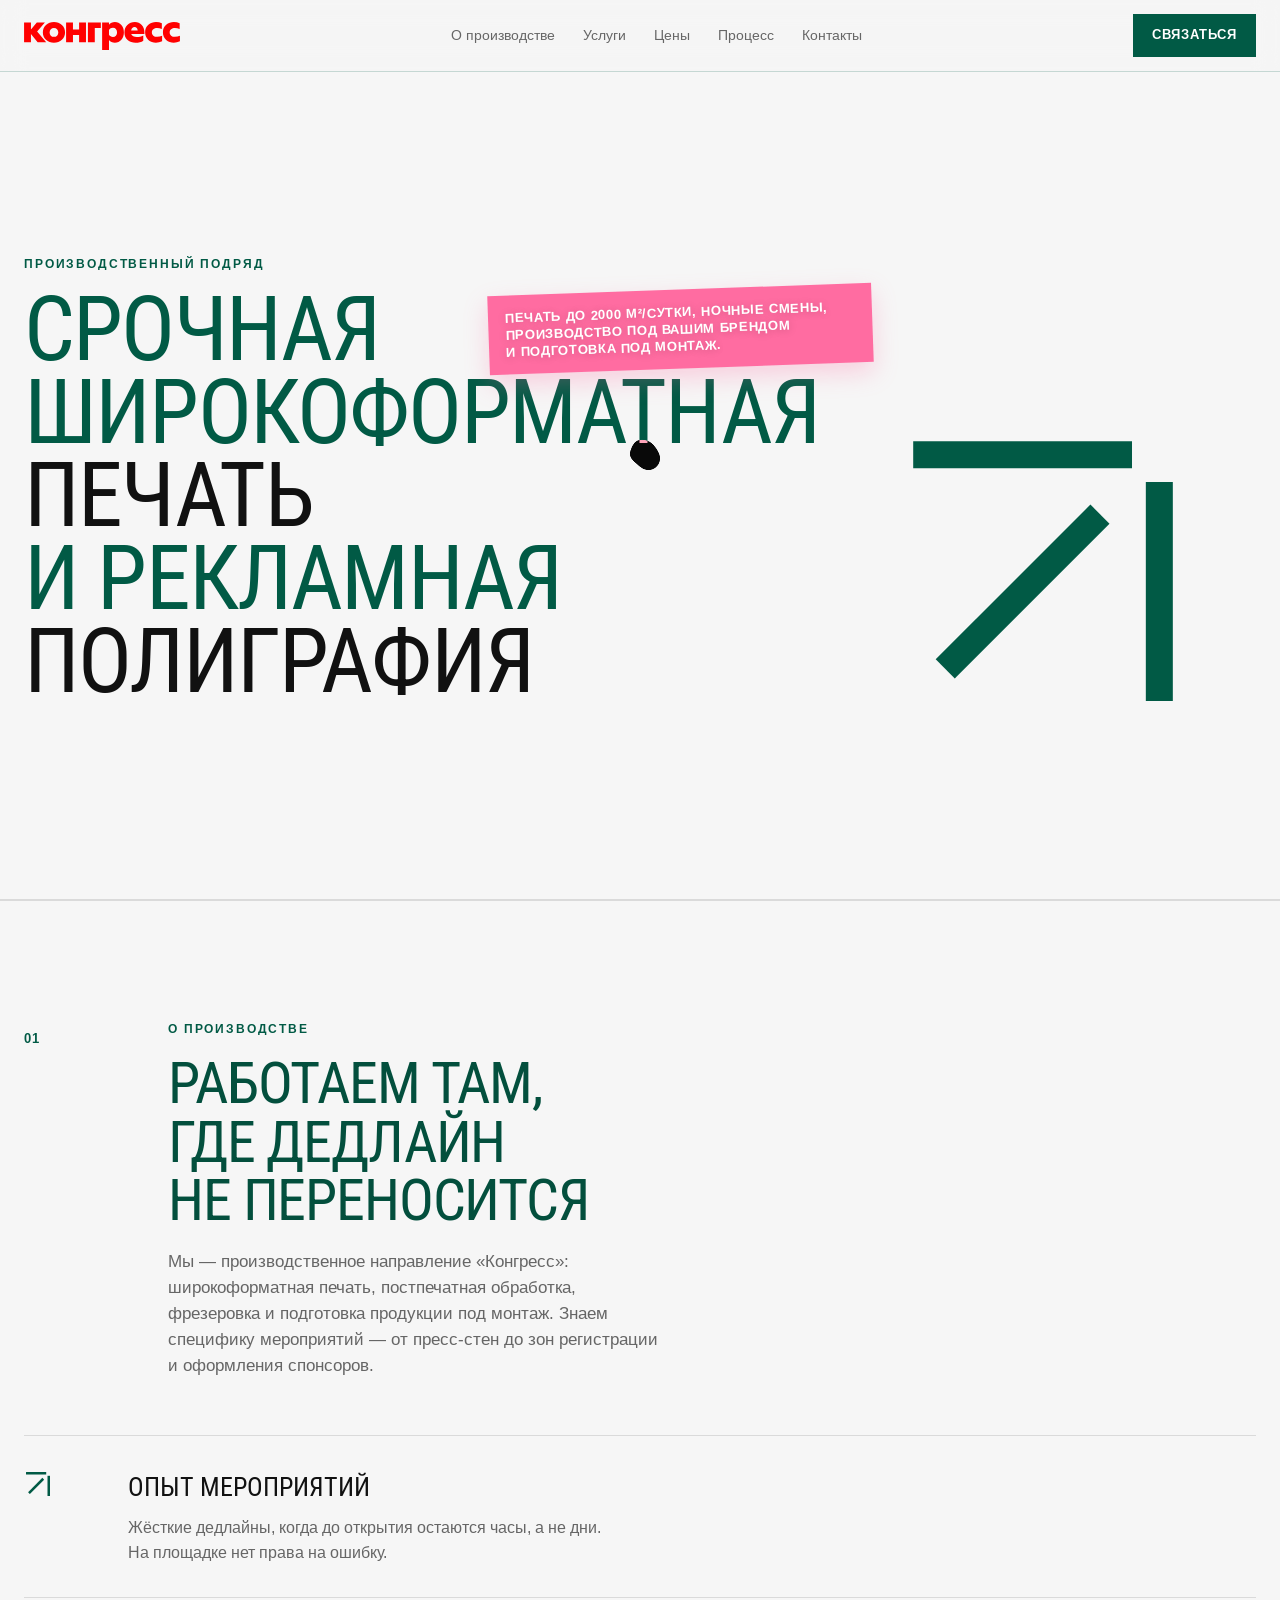
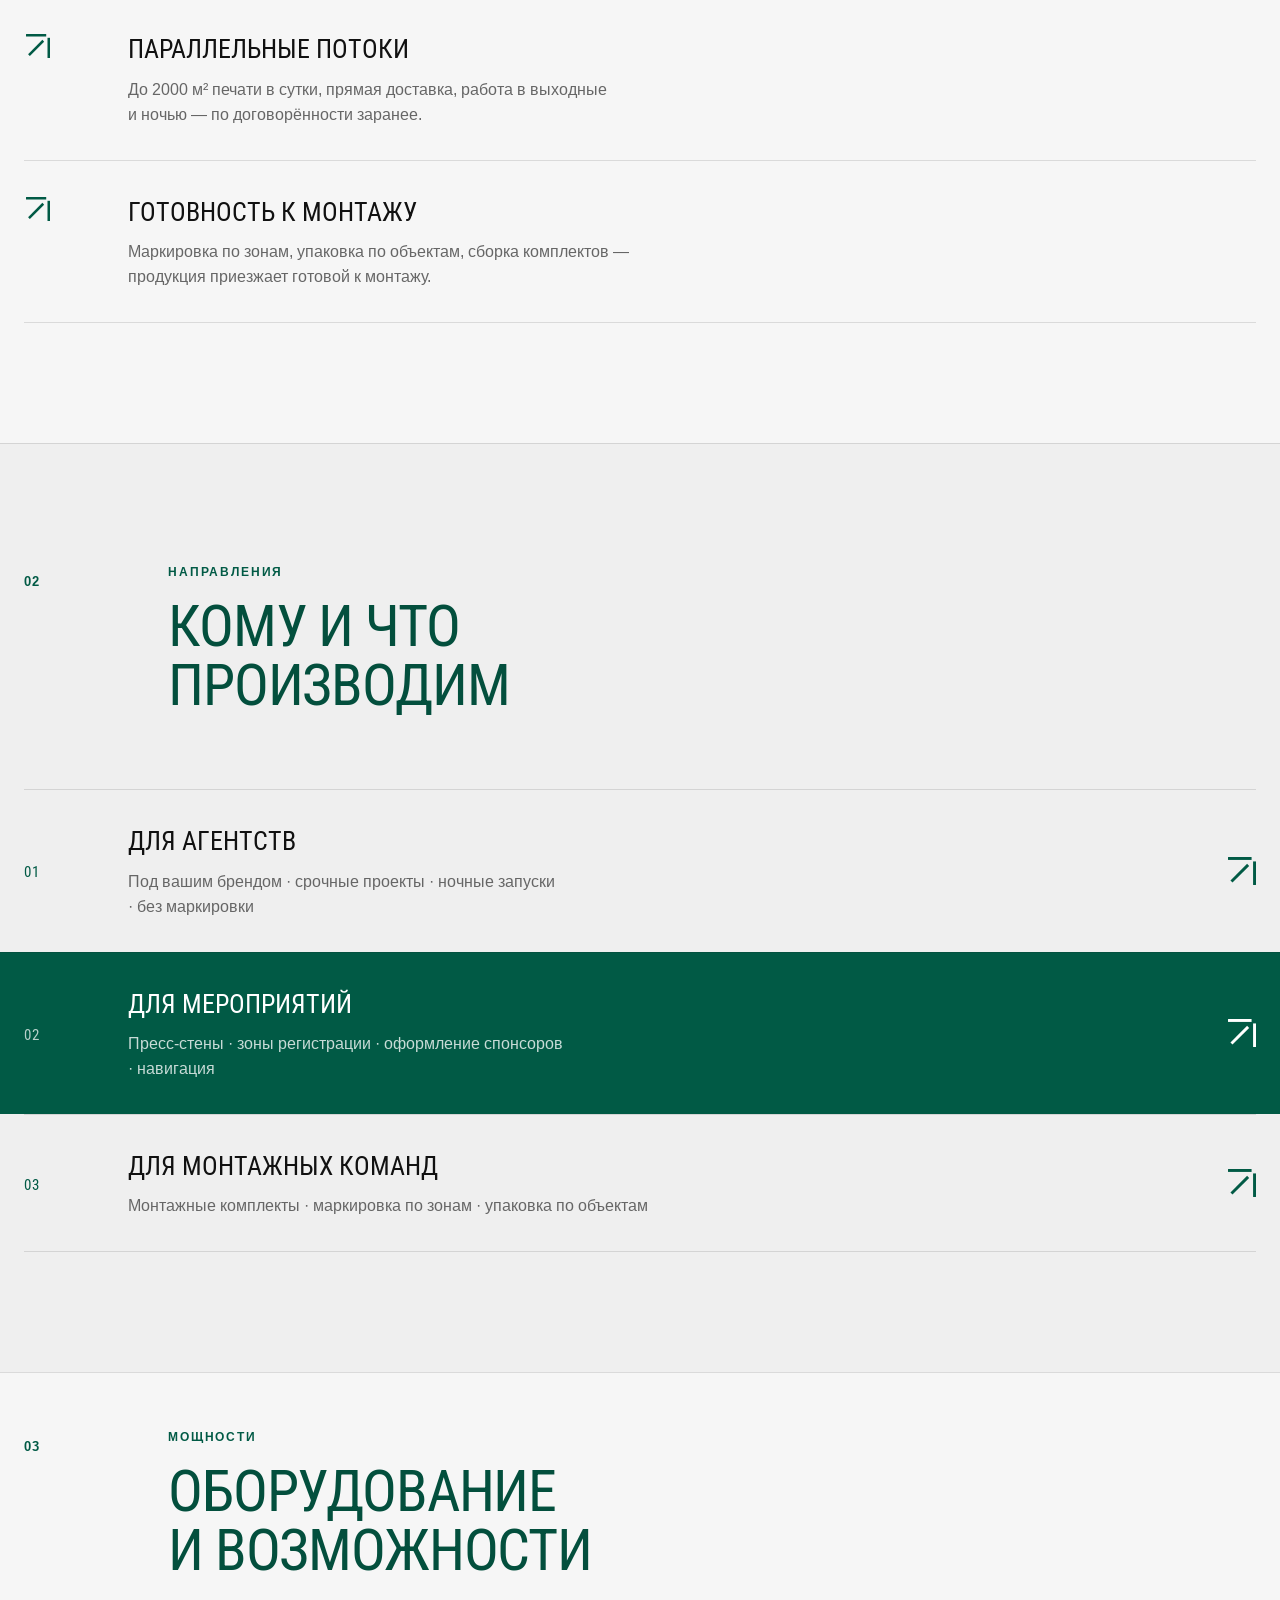
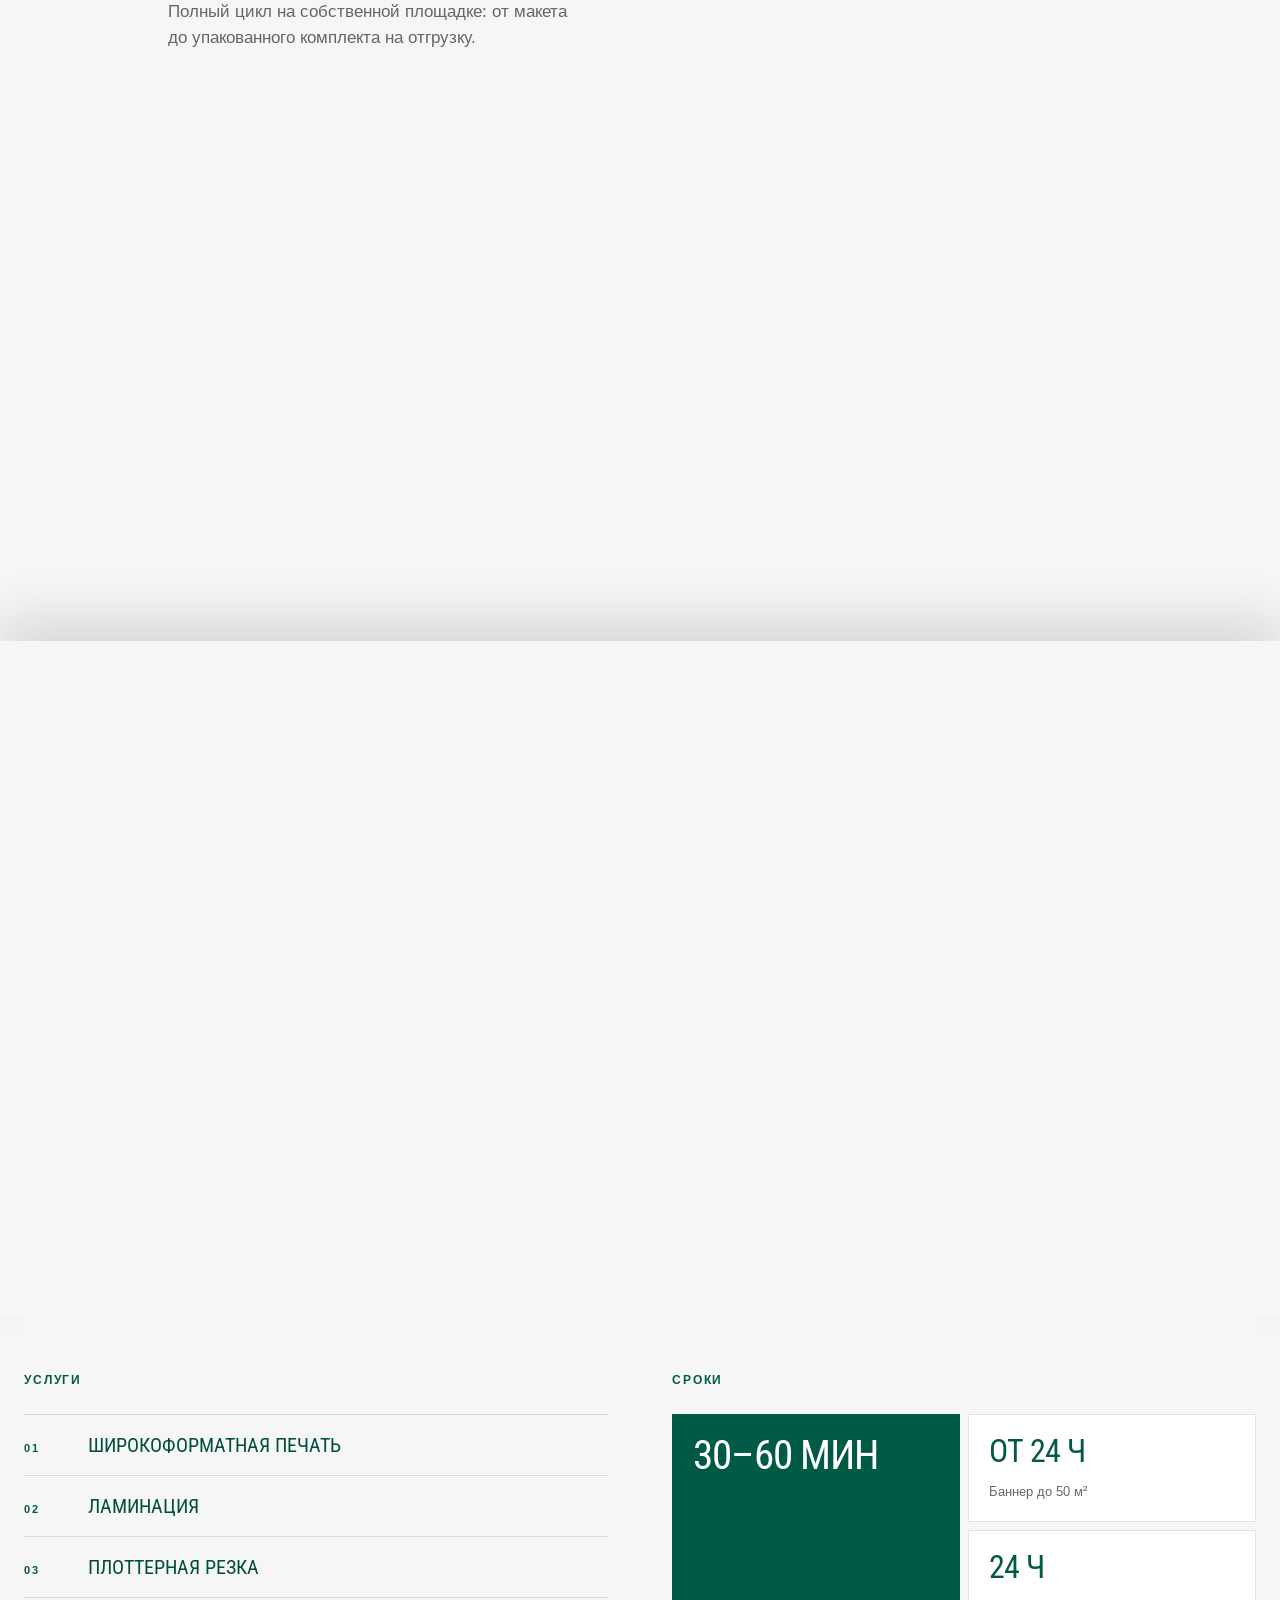
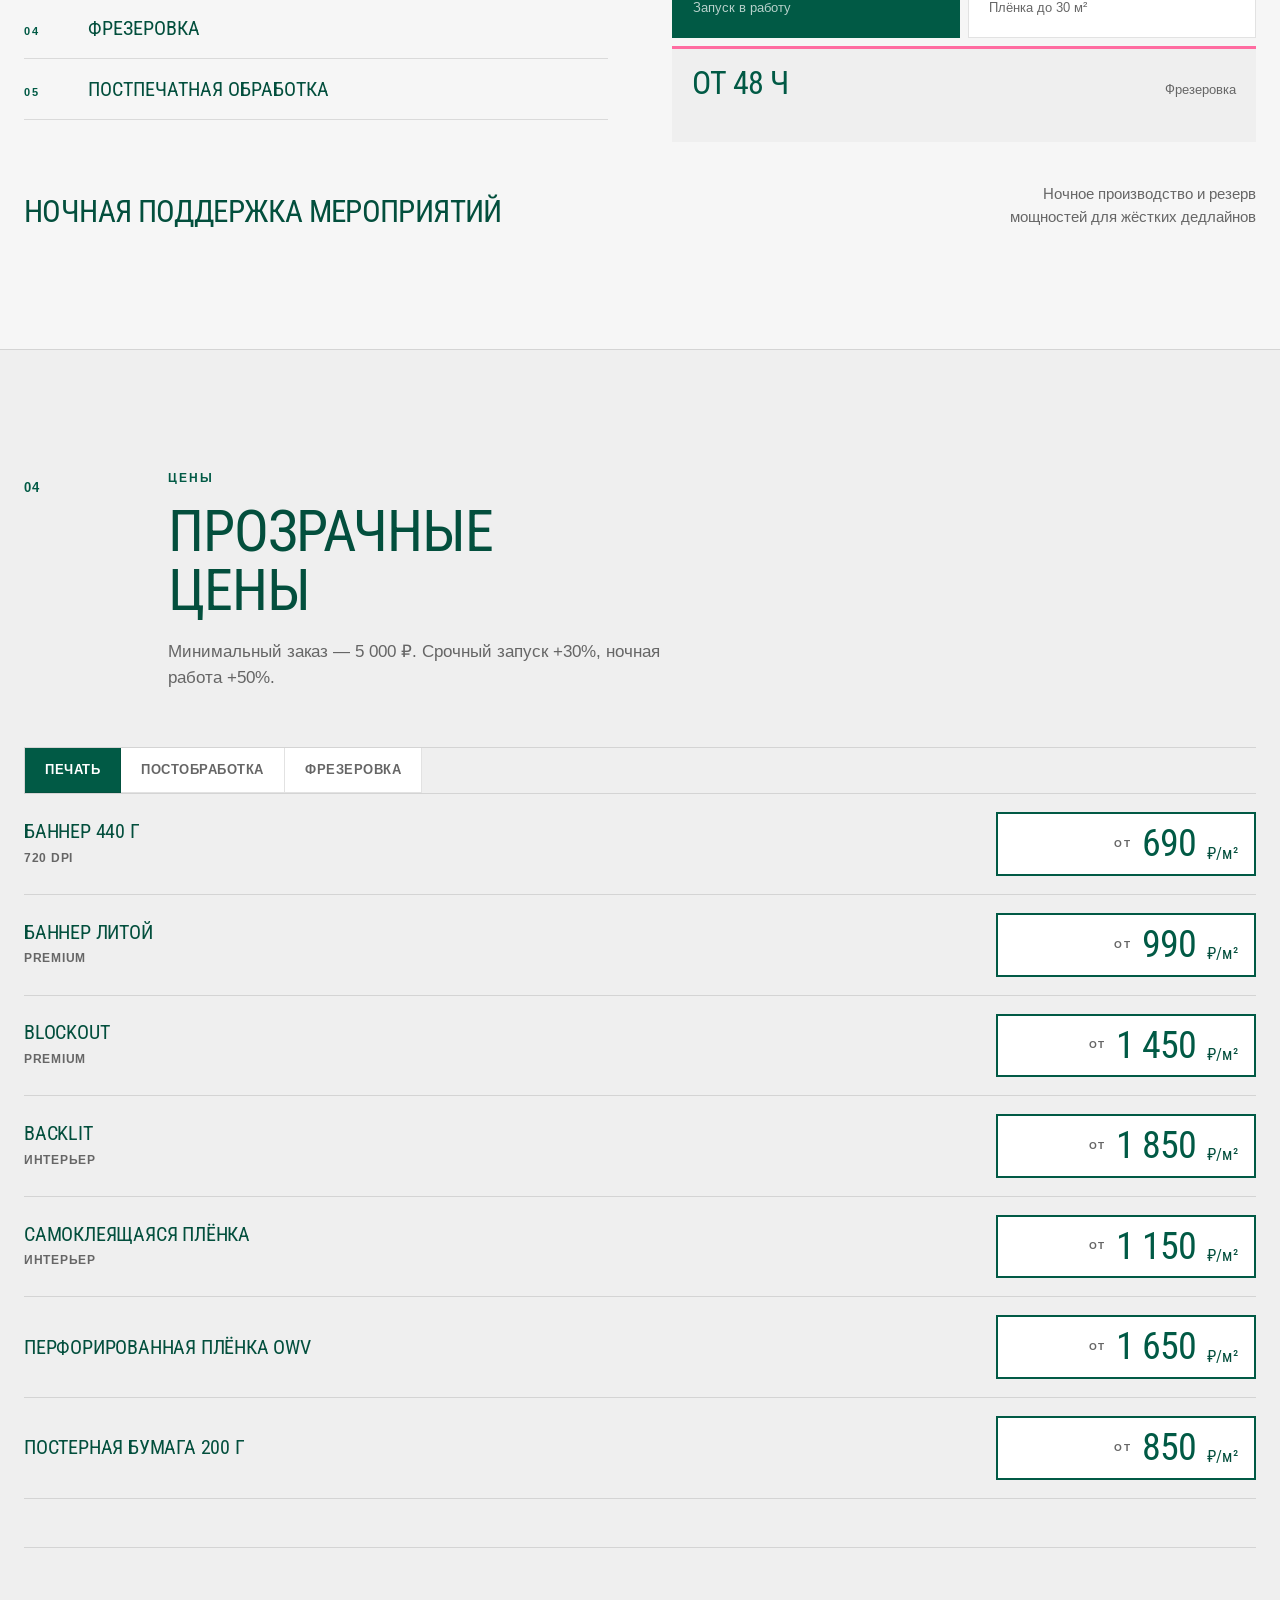
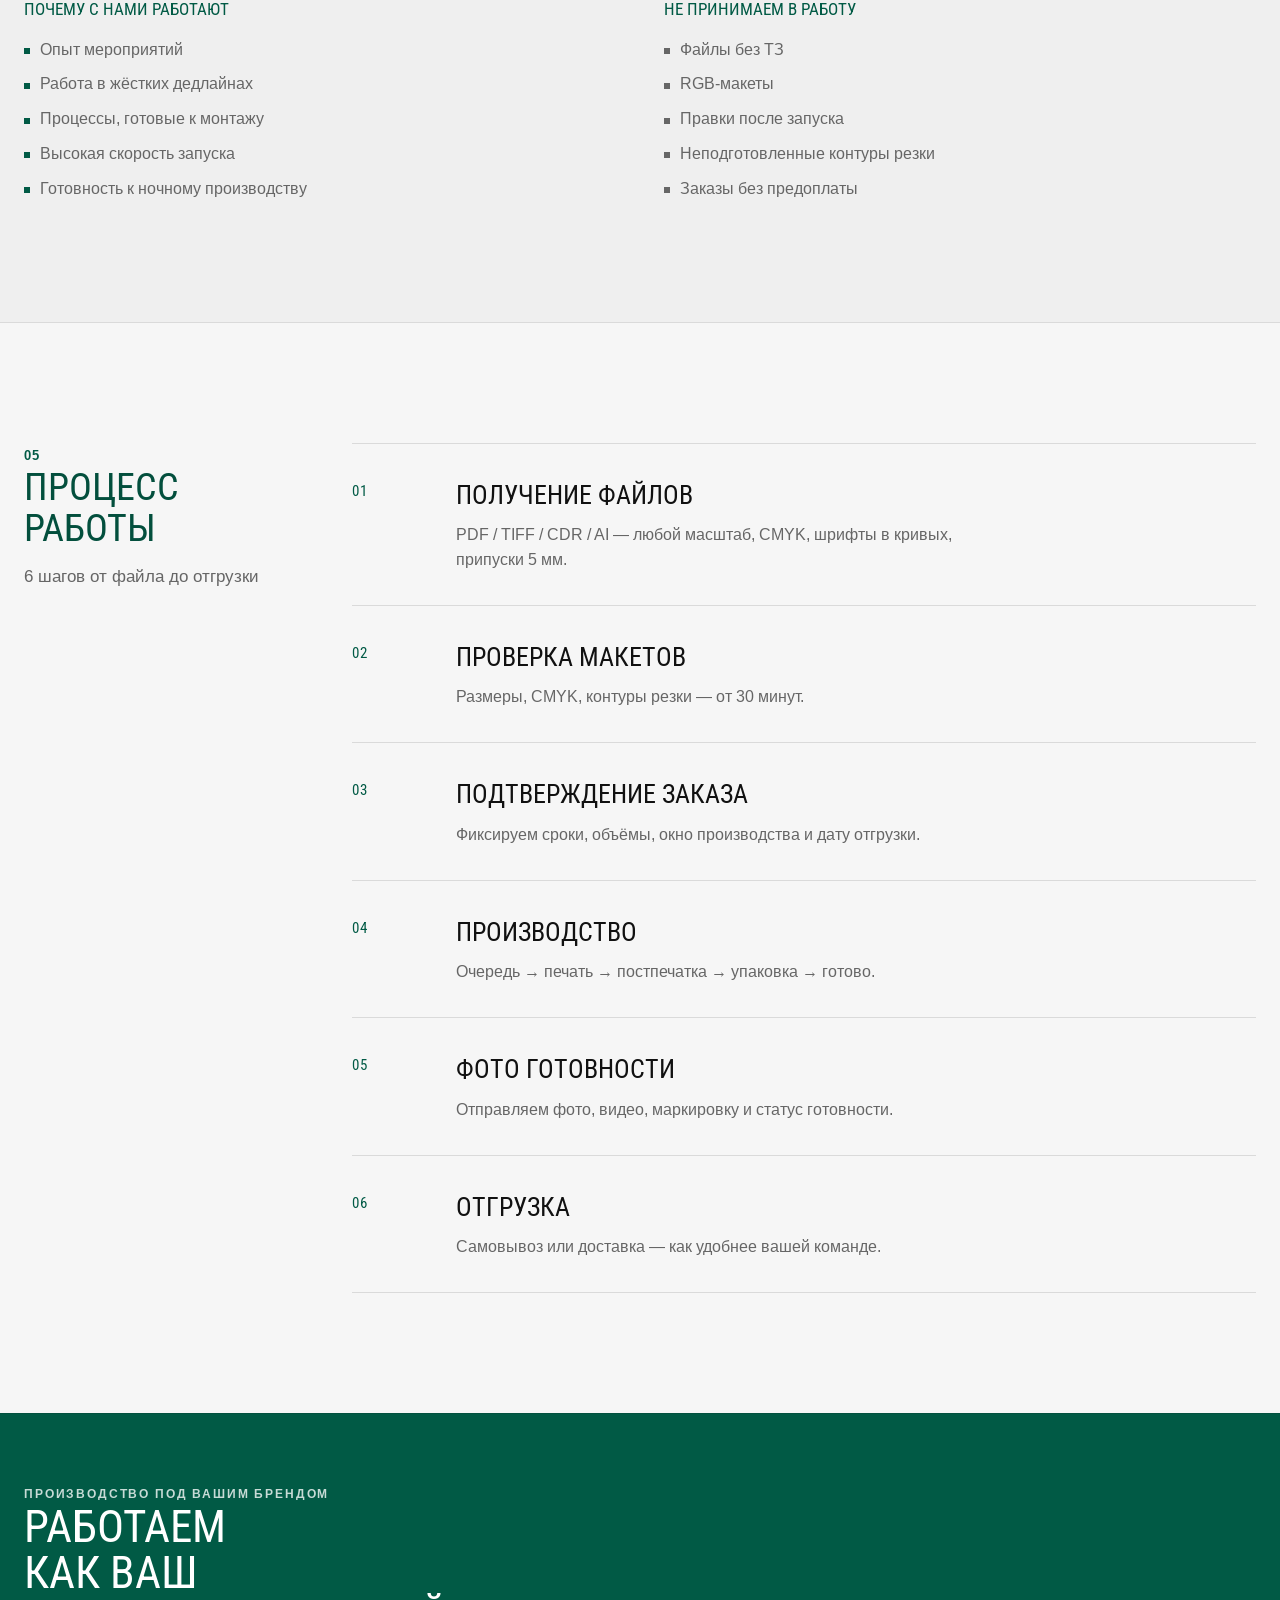
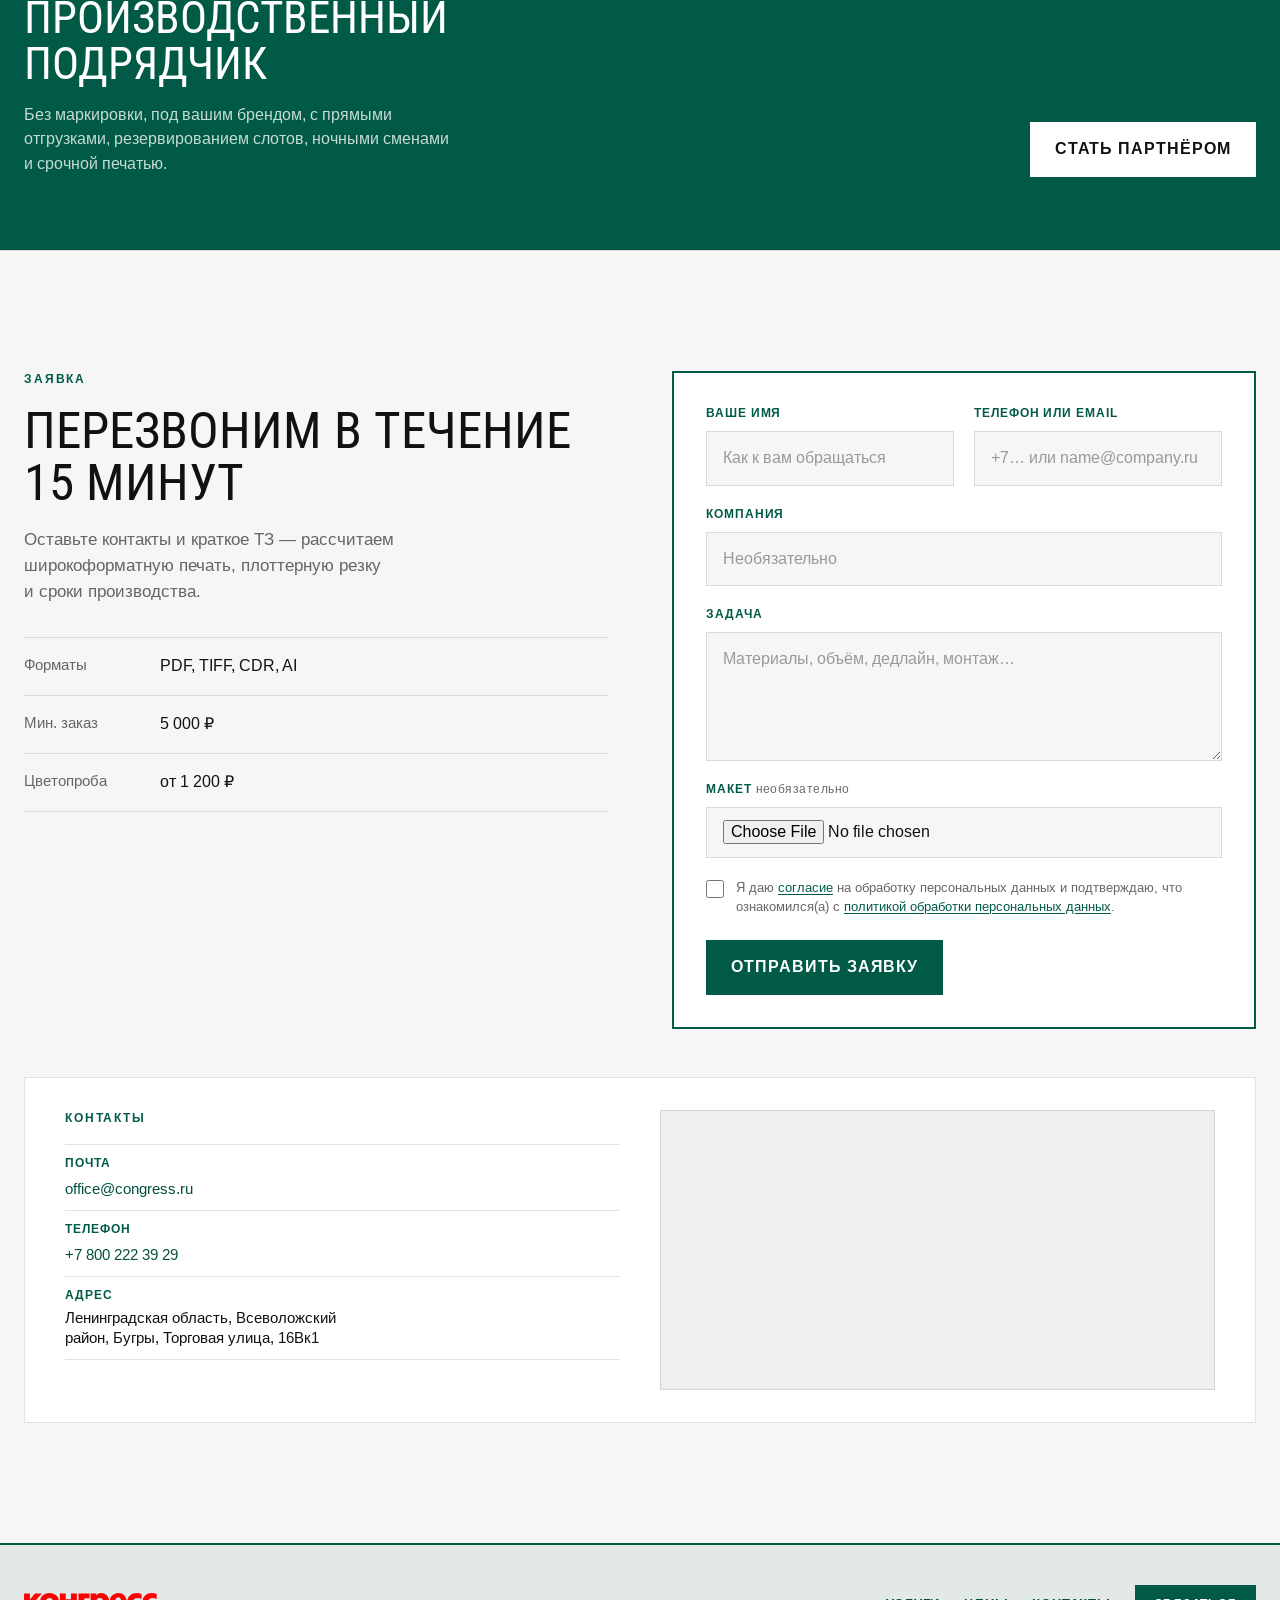
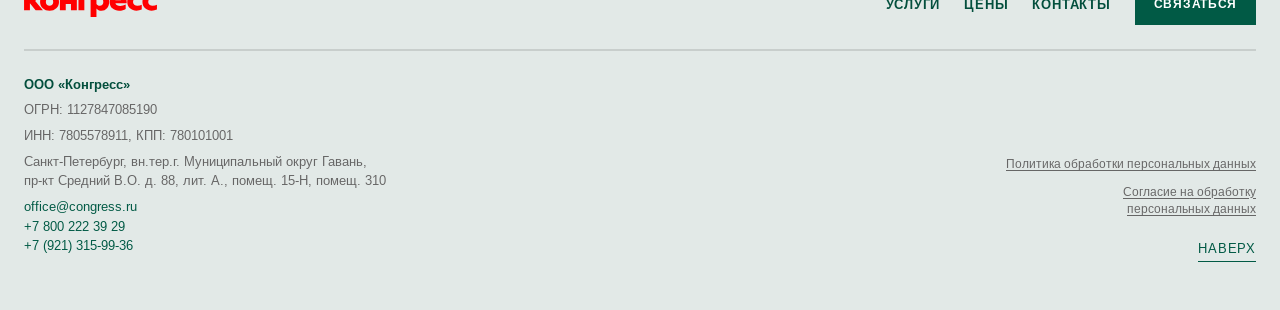
==== commit 46cc74d8: "Белый блок контактов и восстановленный текст стикера в hero. Контакты на белой плашке, на стикере сн" ====
--- a/index.html
+++ b/index.html
@@ -50,7 +50,10 @@
               <span class="display__word display__word--sticker">широкоформатная
                 <span class="hero__sticker">
                   <span class="hero__sticker-body">
-                    <span class="hero__sticker-text">для&nbsp;мероприятий</span>
+                    <span class="hero__sticker-text">
+                      <span class="hero__sticker-line">Печать до&nbsp;2000&nbsp;м²/сутки, ночные смены,</span>
+                      <span class="hero__sticker-line">производство под&nbsp;вашим брендом и&nbsp;подготовка под&nbsp;монтаж.</span>
+                    </span>
                   </span>
                 </span>
               </span>
--- a/styles.css
+++ b/styles.css
@@ -287,8 +287,8 @@
   position: absolute;
   right: 0;
   top: 0;
-  width: min(240px, 36vw);
-  max-width: min(240px, 36vw);
+  width: min(384px, 50.4vw);
+  max-width: min(384px, 50.4vw);
   z-index: 2;
   pointer-events: none;
   white-space: normal;
@@ -308,18 +308,17 @@
 }
 
 .hero__sticker-text {
-  display: block;
-  width: 100%;
+  display: grid;
+  gap: 7px;
+  max-width: 100%;
   font-family: var(--font-body);
-  font-size: clamp(0.72rem, 1.45vw, 0.88rem);
-  line-height: 1.2;
+  font-size: 0.82rem;
+  line-height: 1.3;
   font-weight: 700;
-  letter-spacing: 0.06em;
+  letter-spacing: 0.05em;
   text-transform: uppercase;
   color: #fff;
   text-shadow: 0 1px 8px rgba(0, 0, 0, 0.18);
-  white-space: nowrap;
-  text-align: center;
 }
 
 .hero__sticker-line {
@@ -1272,8 +1271,9 @@
   gap: 40px;
   align-items: start;
   margin-top: 48px;
-  padding-top: 32px;
-  border-top: 1px solid var(--line);
+  padding: 32px 40px;
+  background: var(--surface);
+  border: 1px solid var(--line);
 }
 
 .contact-details__list {
@@ -1501,6 +1501,10 @@
 }
 
 @media (max-width: 768px) {
+  .contact-details {
+    padding: 24px 20px;
+  }
+
   .contact-form {
     padding: 24px 20px;
   }
@@ -1557,8 +1561,8 @@
   }
 
   .hero__sticker {
-    width: min(220px, 62vw);
-    max-width: min(220px, 62vw);
+    width: min(312px, 93.6vw);
+    max-width: min(312px, 93.6vw);
   }
 
   .hero__sticker-body {
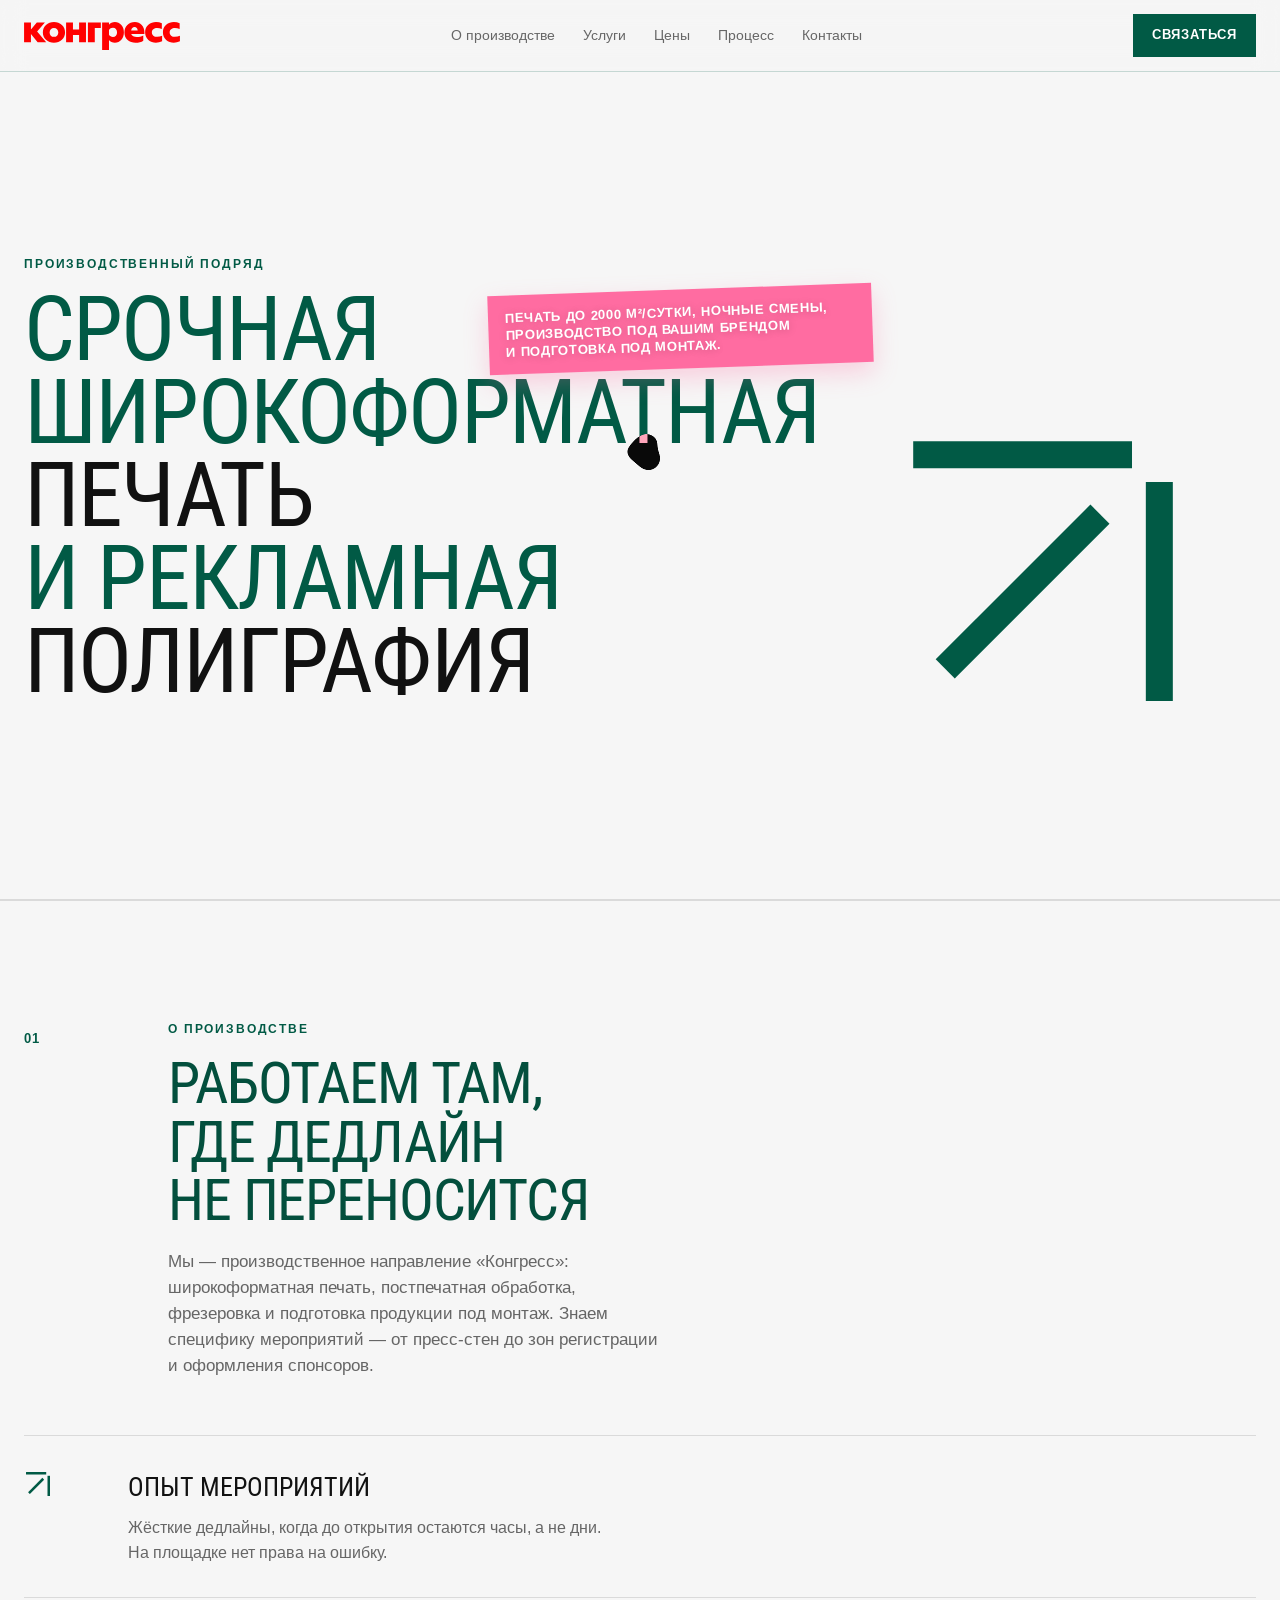
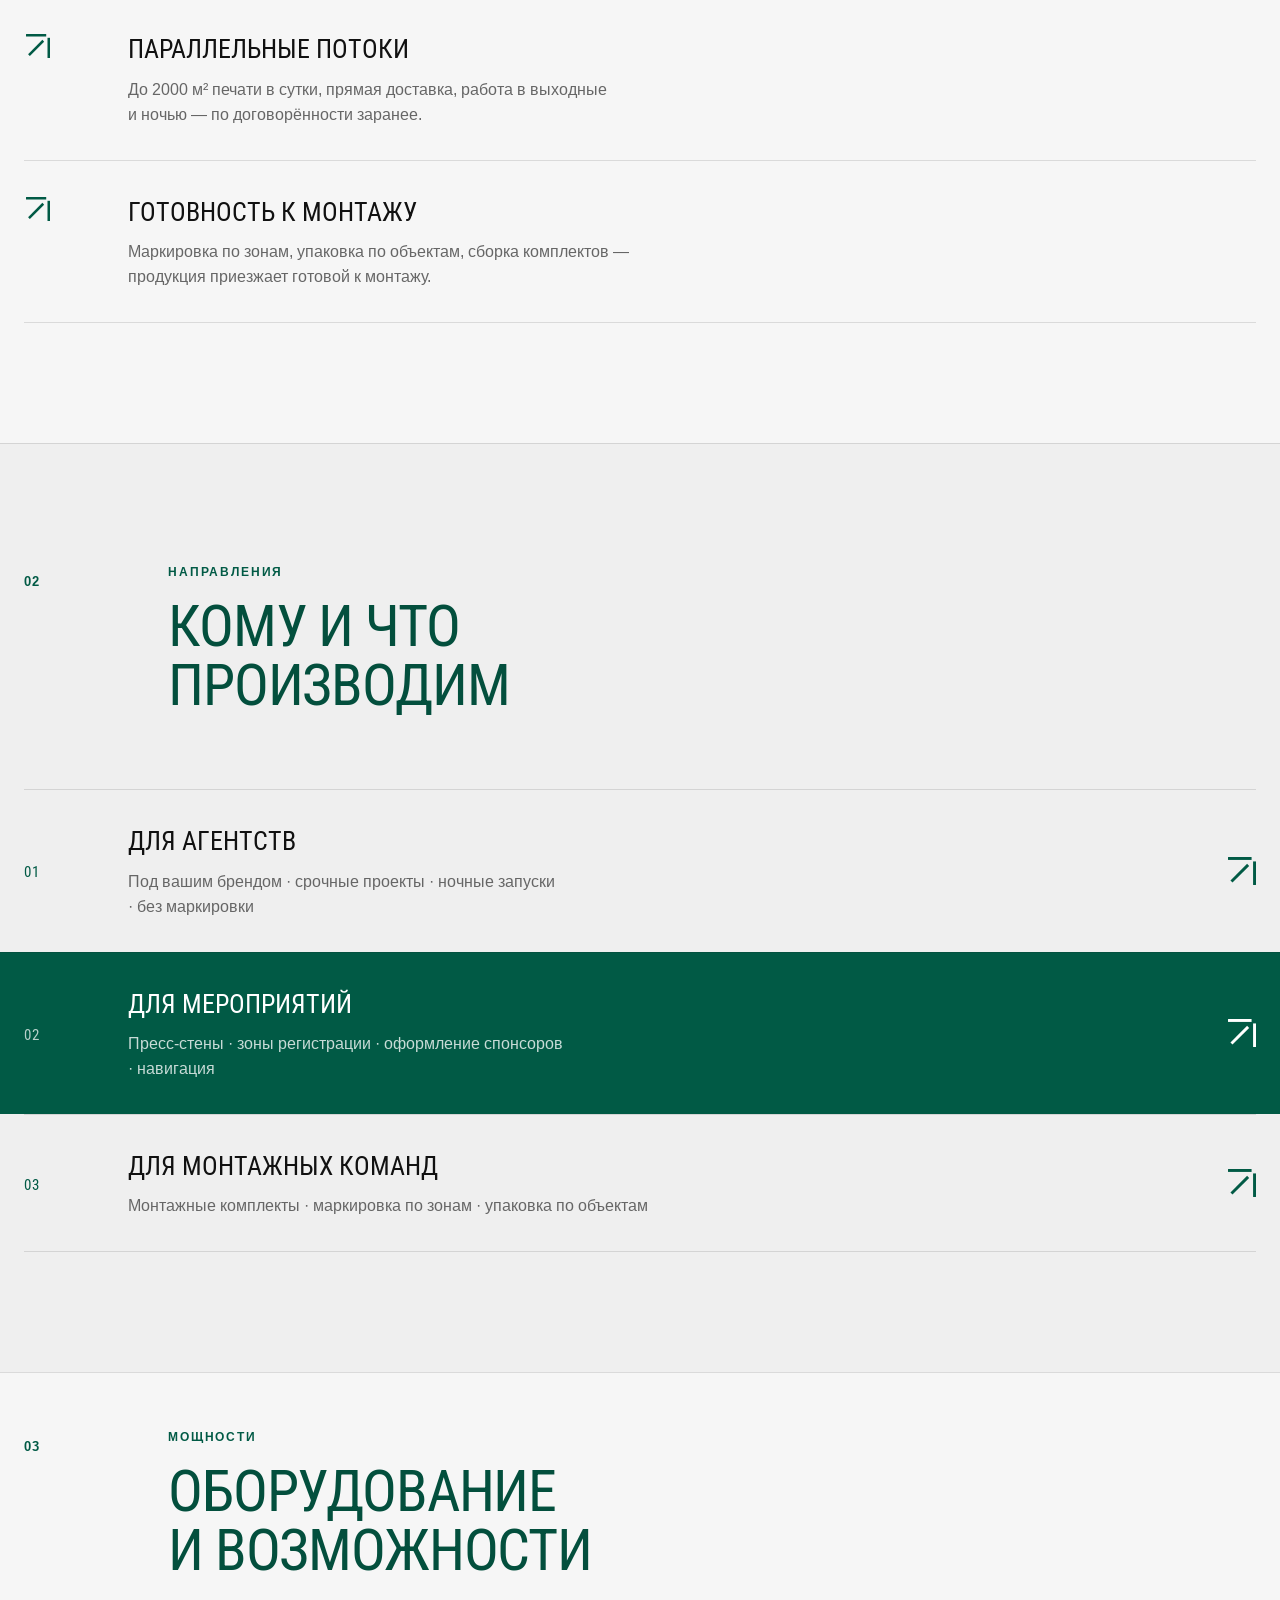
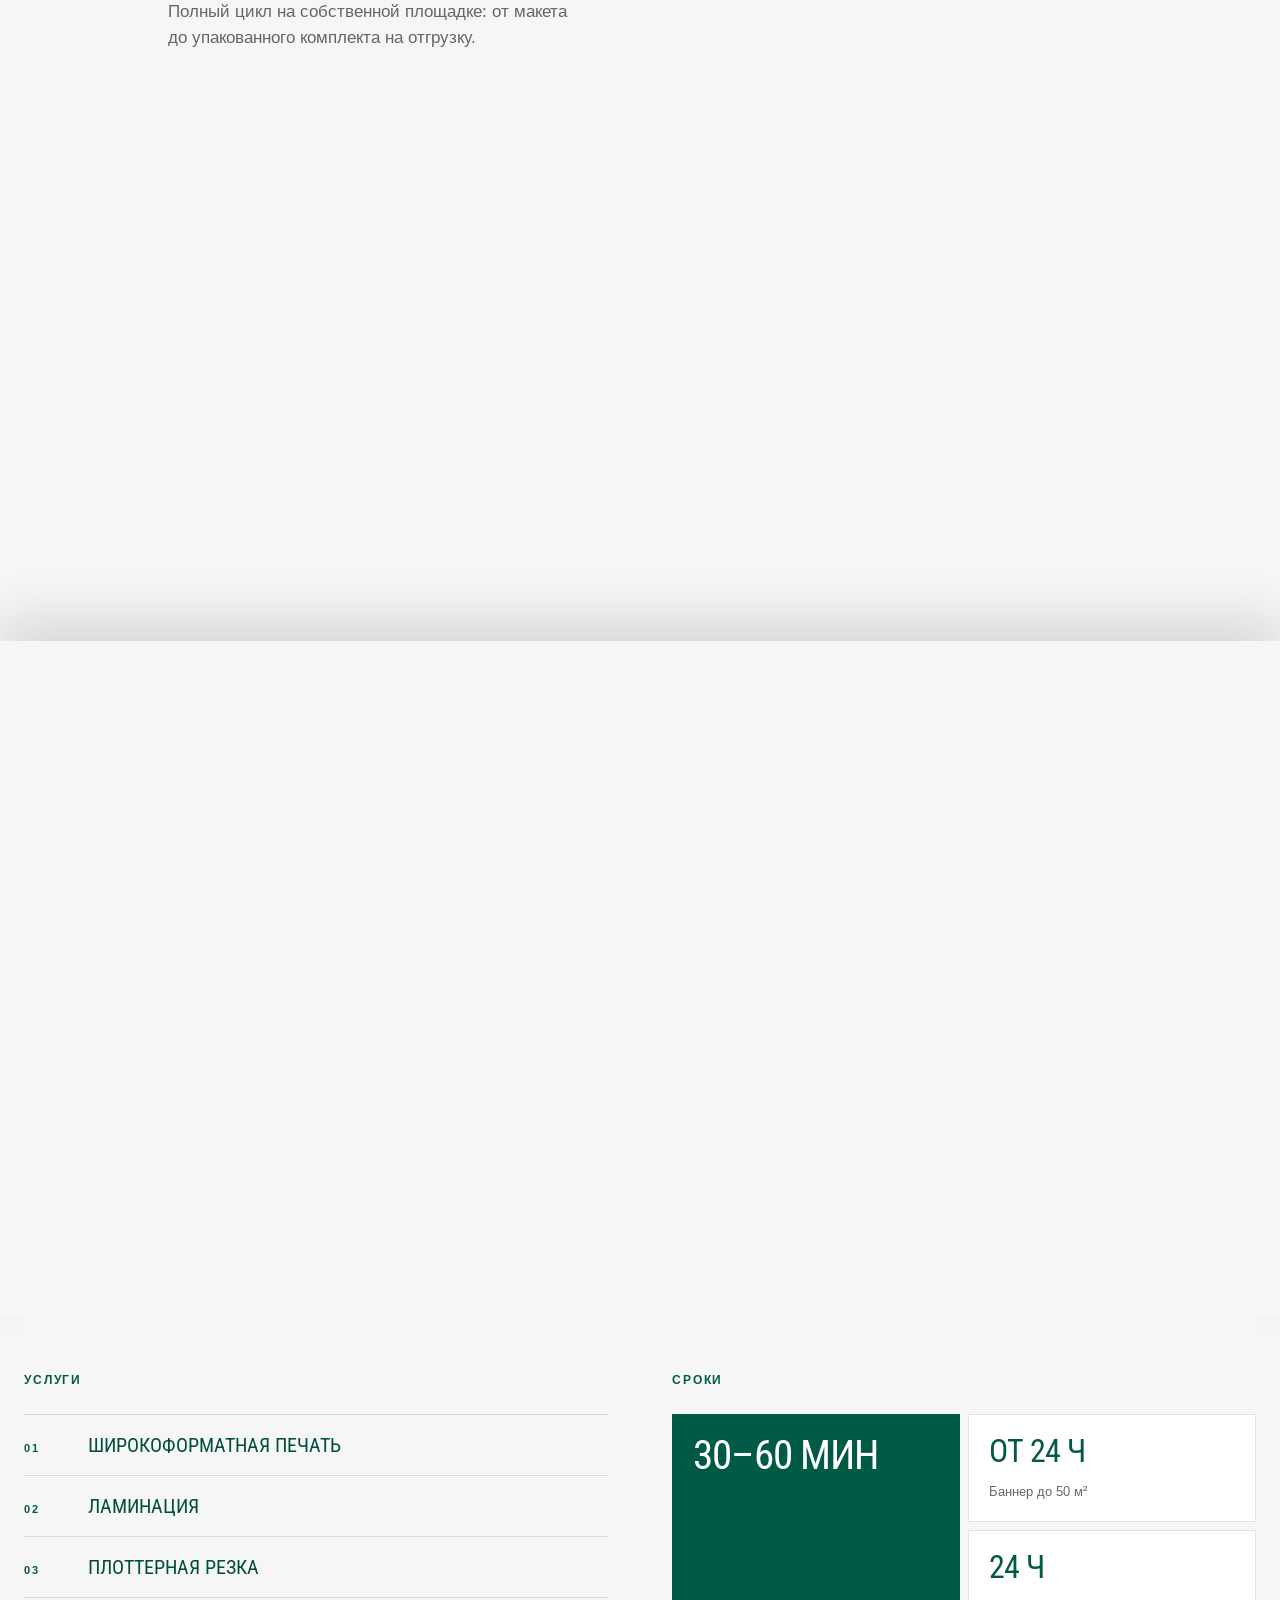
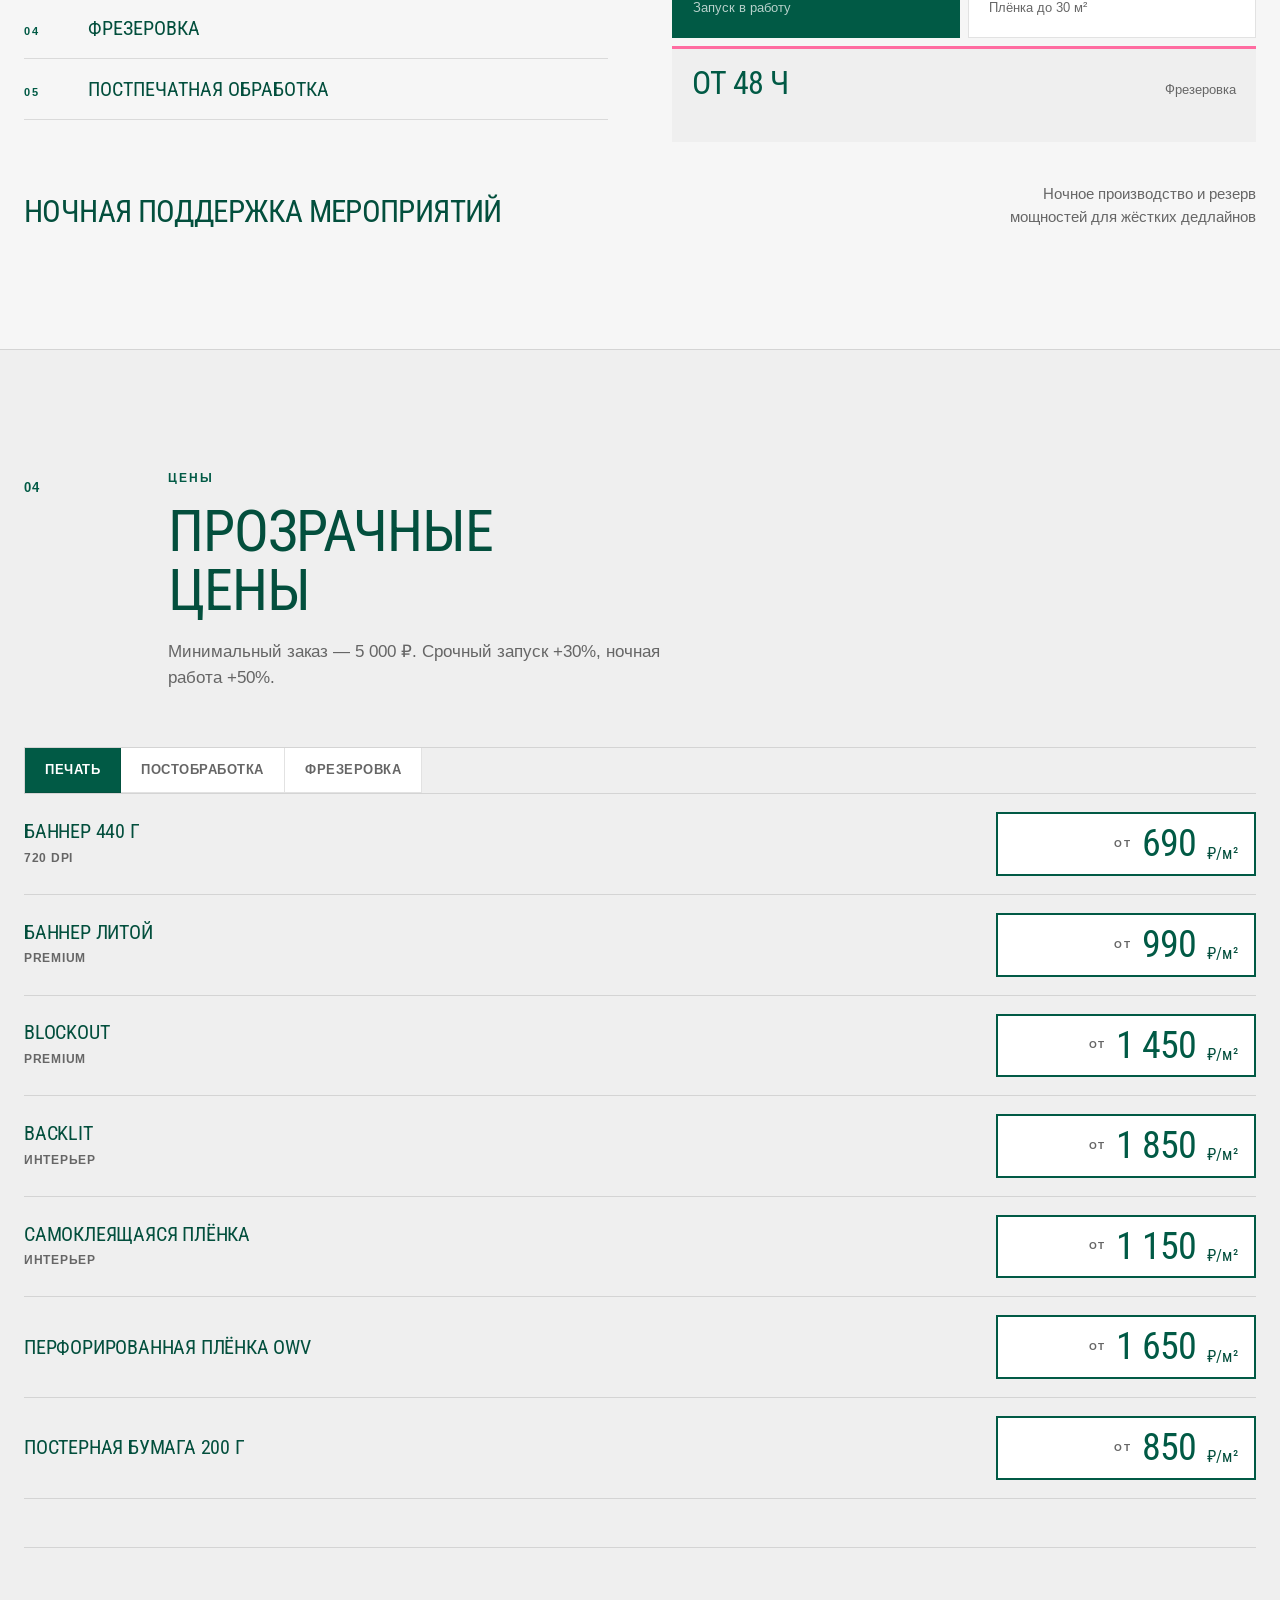
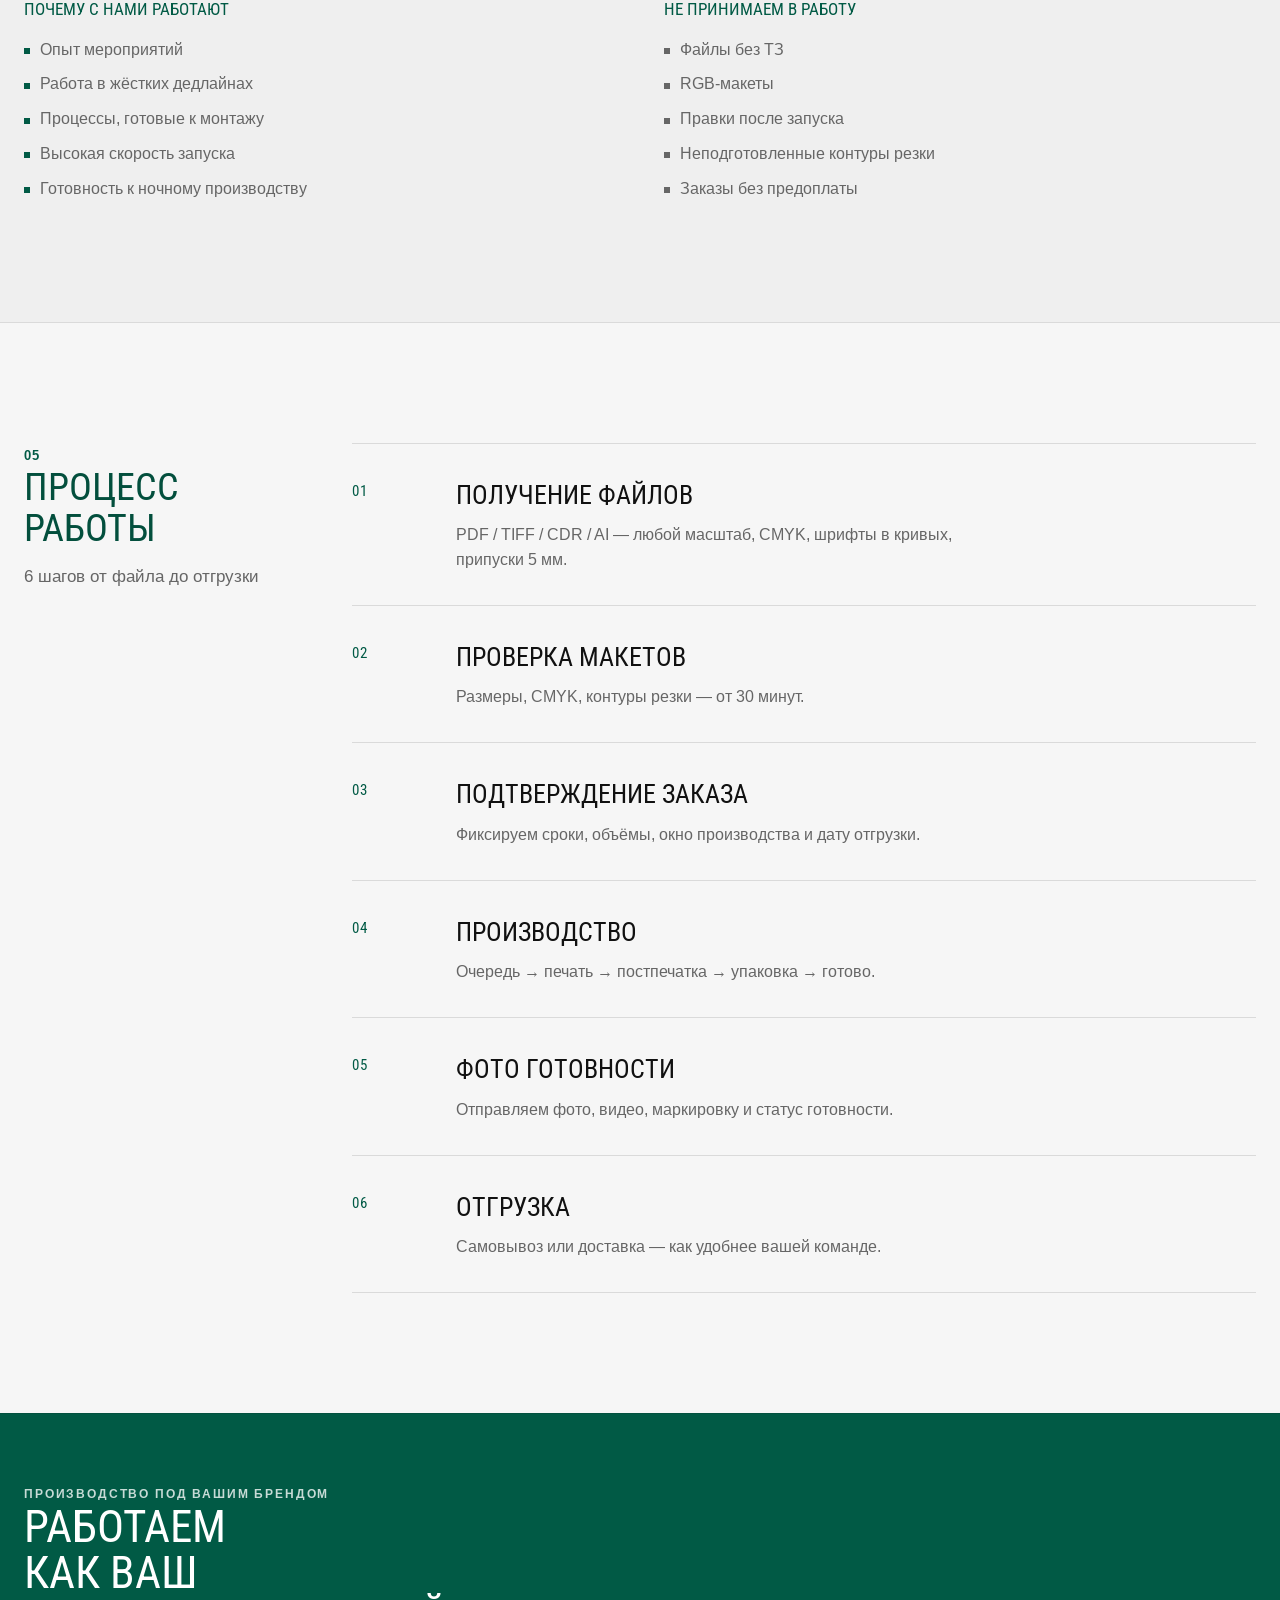
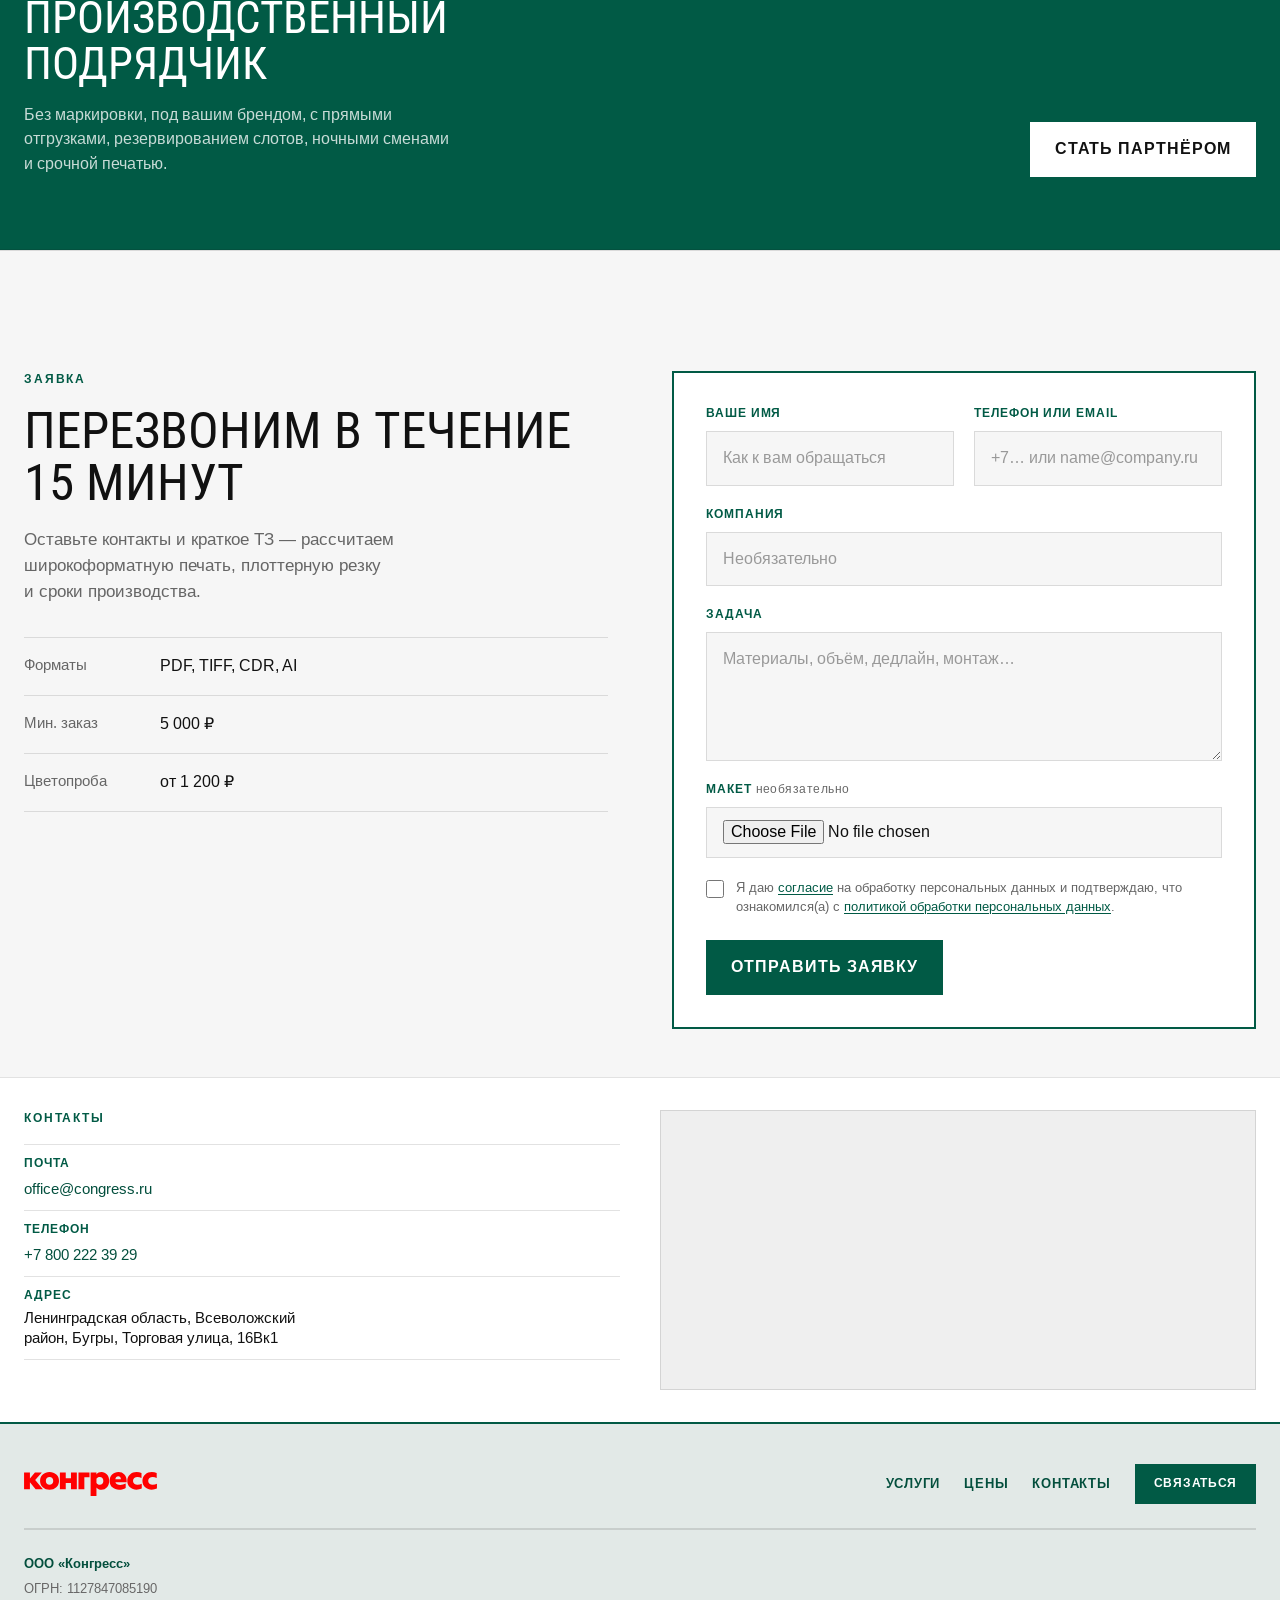
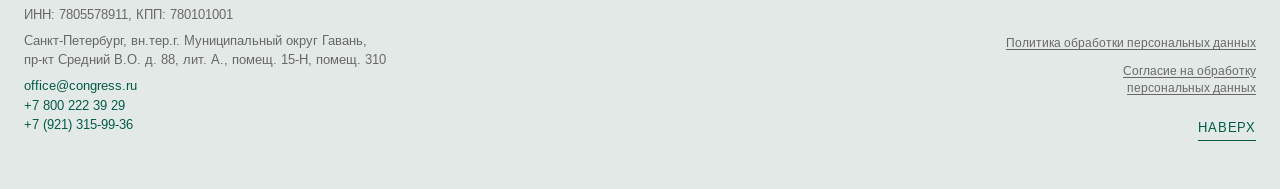
==== commit 704411c3: "Блок контактов на белом фоне на всю ширину без отступа до подвала. Контакты вынесены в full-bleed по" ====
--- a/index.html
+++ b/index.html
@@ -469,7 +469,7 @@
       </div>
     </section>
 
-    <section class="section" id="contact">
+    <section class="section section--contact" id="contact">
       <div class="shell">
         <div class="contact-layout reveal">
           <div class="contact-copy">
@@ -515,8 +515,11 @@
             <p class="form-success" hidden>Спасибо! Заявка принята&nbsp;— мы&nbsp;свяжемся в&nbsp;течение 15&nbsp;минут.</p>
           </form>
         </div>
-
-        <div class="contact-details reveal">
+      </div>
+
+      <div class="contact-details-band">
+        <div class="shell">
+          <div class="contact-details reveal">
           <div class="contact-details__info">
             <p class="label">Контакты</p>
             <ul class="contact-details__list">
@@ -538,6 +541,7 @@
             <script type="text/javascript" charset="utf-8" async src="https://api-maps.yandex.ru/services/constructor/1.0/js/?um=constructor%3A1746b4046381a3da9252e9c21d2ca10b14fe3e7195d48b9d3e990727415e5c77&amp;width=100%25&amp;height=280&amp;lang=ru_RU&amp;scroll=true"></script>
           </div>
         </div>
+        </div>
       </div>
     </section>
   </main>
--- a/styles.css
+++ b/styles.css
@@ -414,6 +414,10 @@
   background: var(--bg-alt);
 }
 
+.section--contact {
+  padding-bottom: 0;
+}
+
 .section-head {
   display: grid;
   grid-template-columns: 120px 1fr;
@@ -1265,15 +1269,18 @@
   border: 1px solid var(--green-line);
 }
 
+.contact-details-band {
+  margin-top: 48px;
+  background: var(--surface);
+  border-top: 1px solid var(--line);
+}
+
 .contact-details {
   display: grid;
   grid-template-columns: 1fr 1fr;
   gap: 40px;
   align-items: start;
-  margin-top: 48px;
-  padding: 32px 40px;
-  background: var(--surface);
-  border: 1px solid var(--line);
+  padding: 32px 0;
 }
 
 .contact-details__list {
@@ -1502,7 +1509,7 @@
 
 @media (max-width: 768px) {
   .contact-details {
-    padding: 24px 20px;
+    padding: 24px 0;
   }
 
   .contact-form {
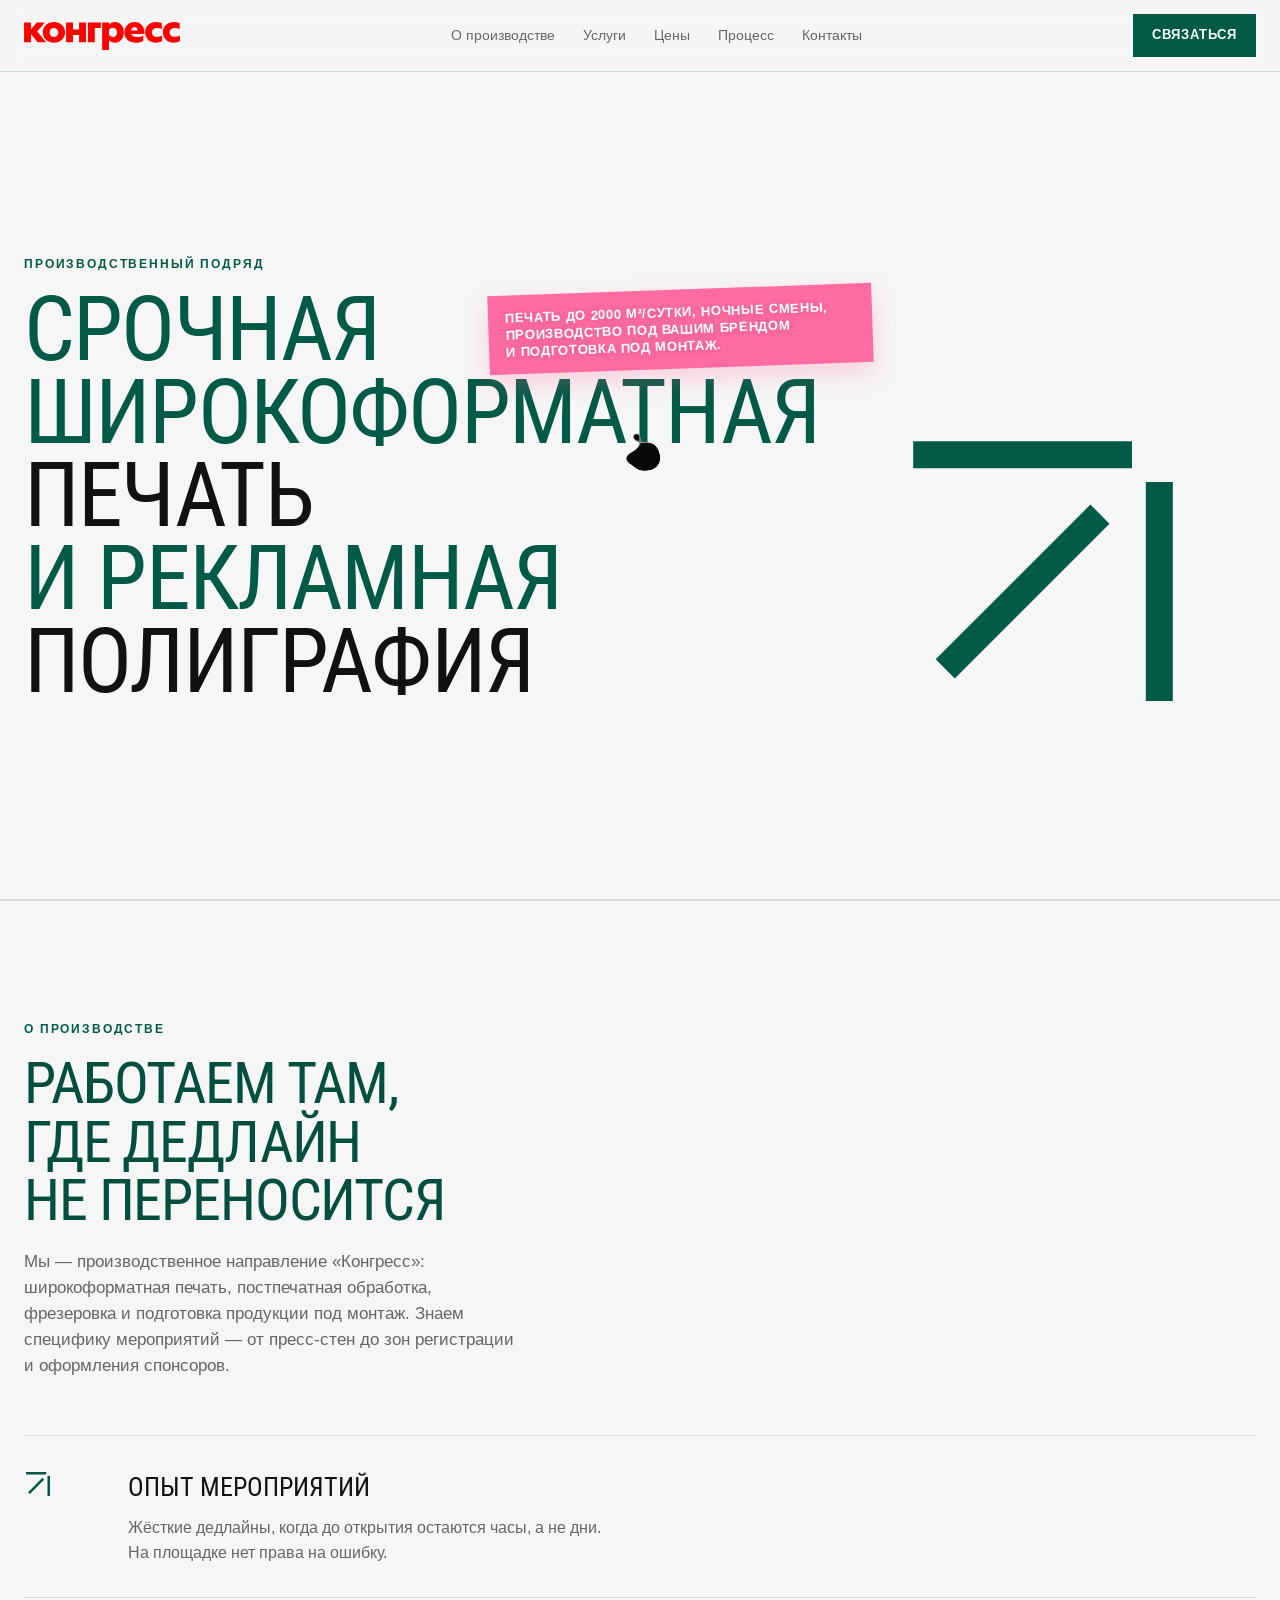
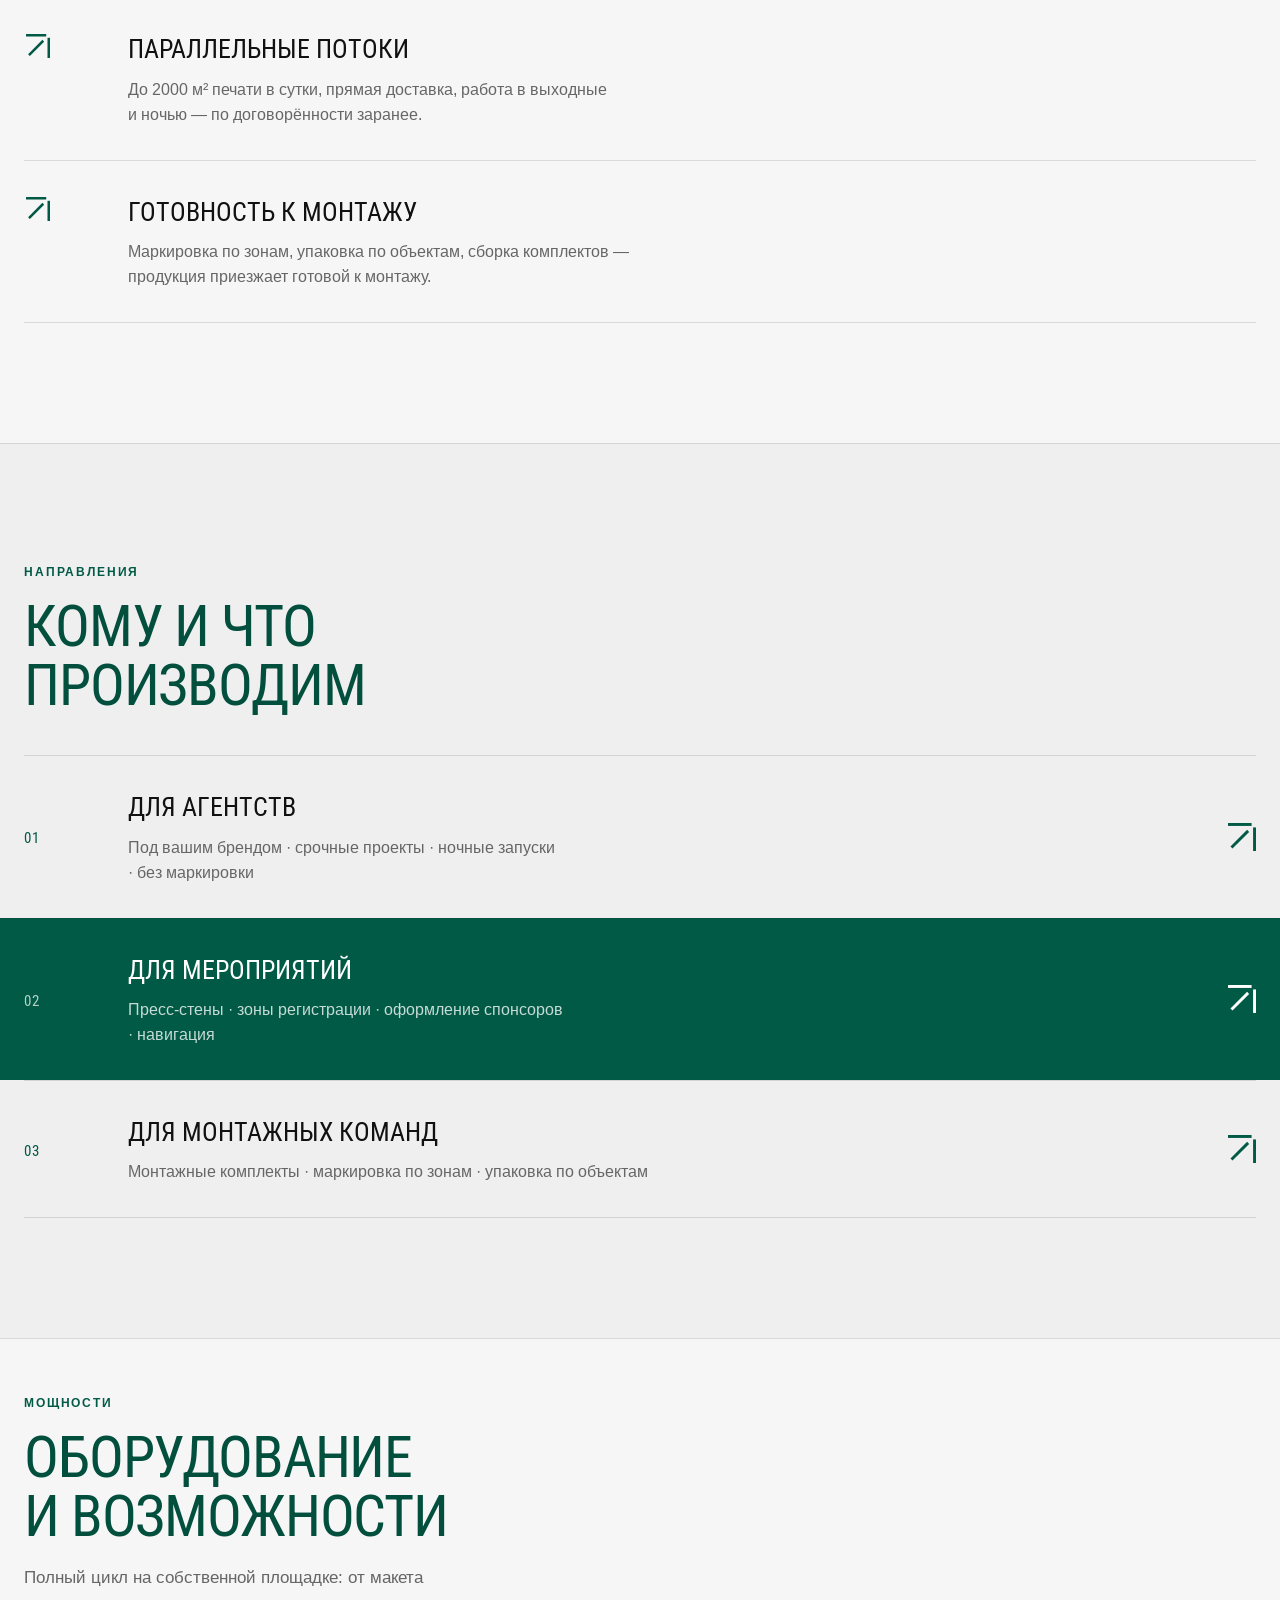
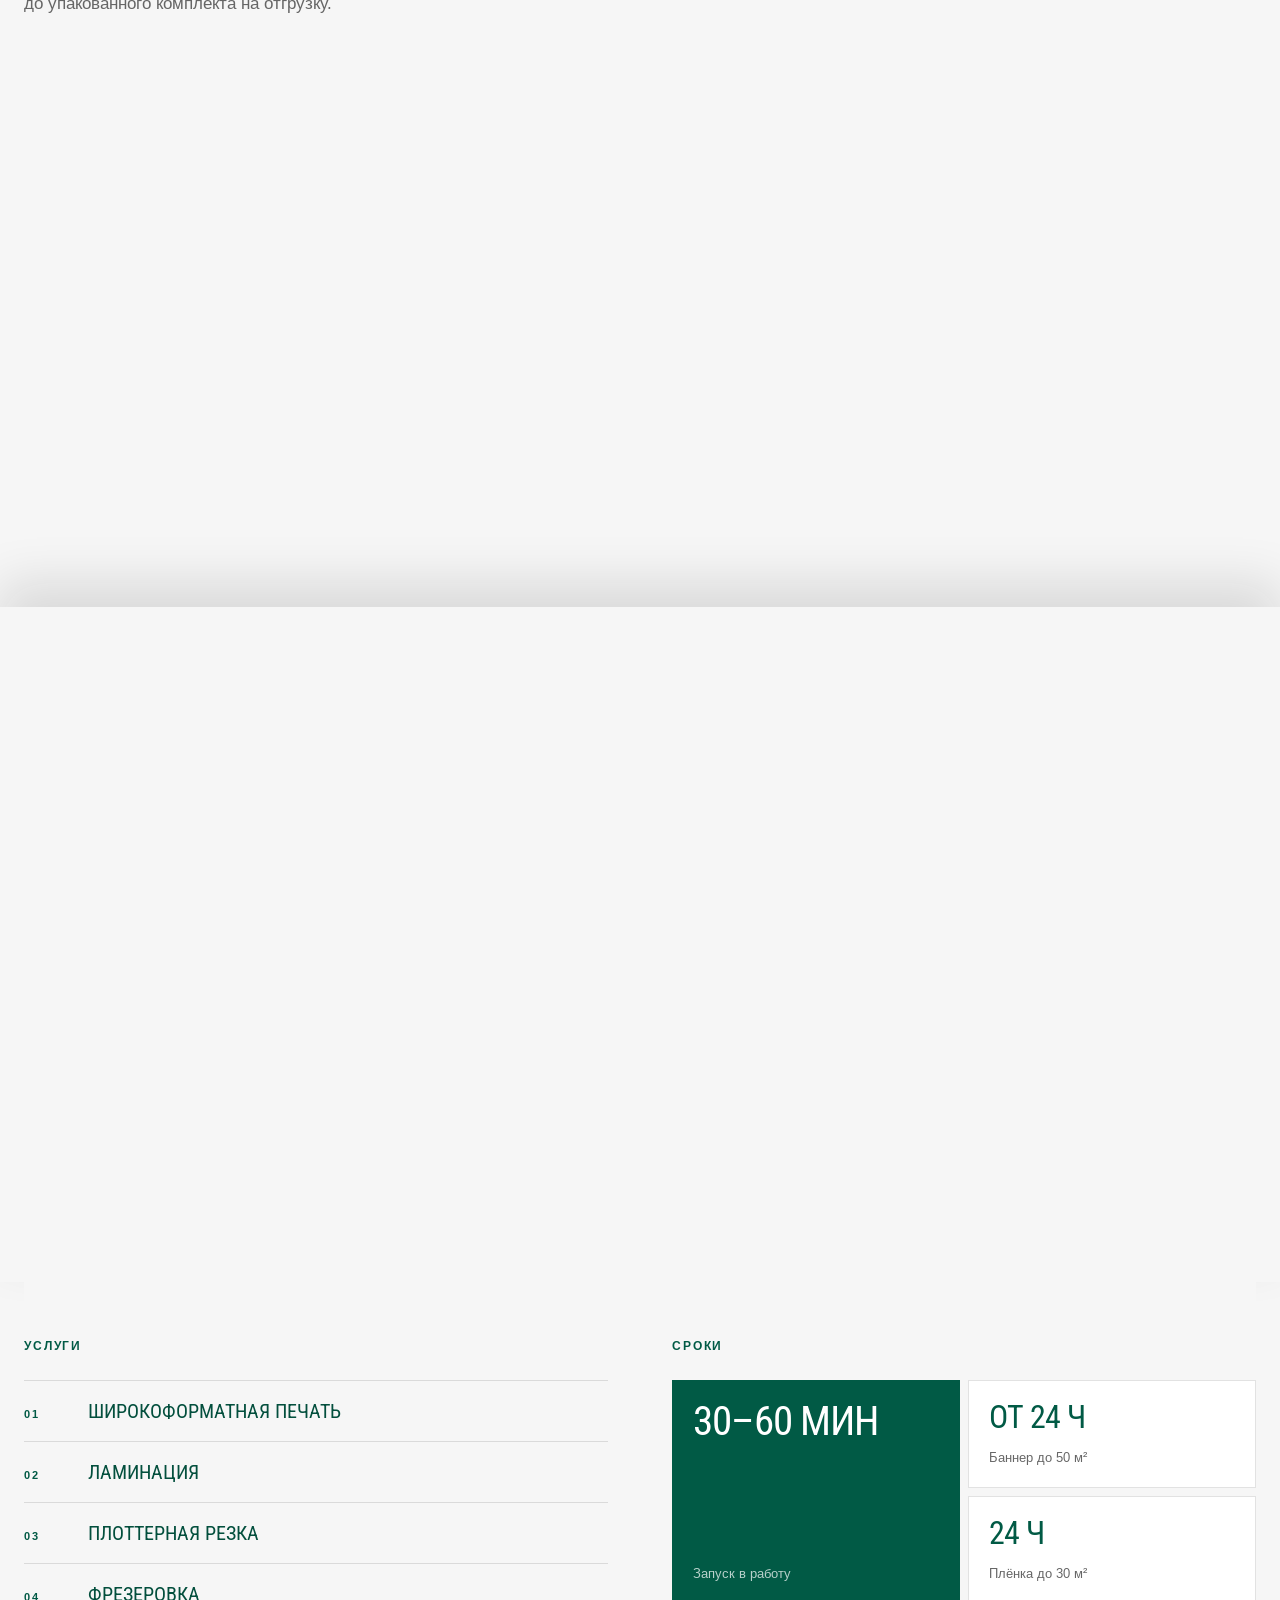
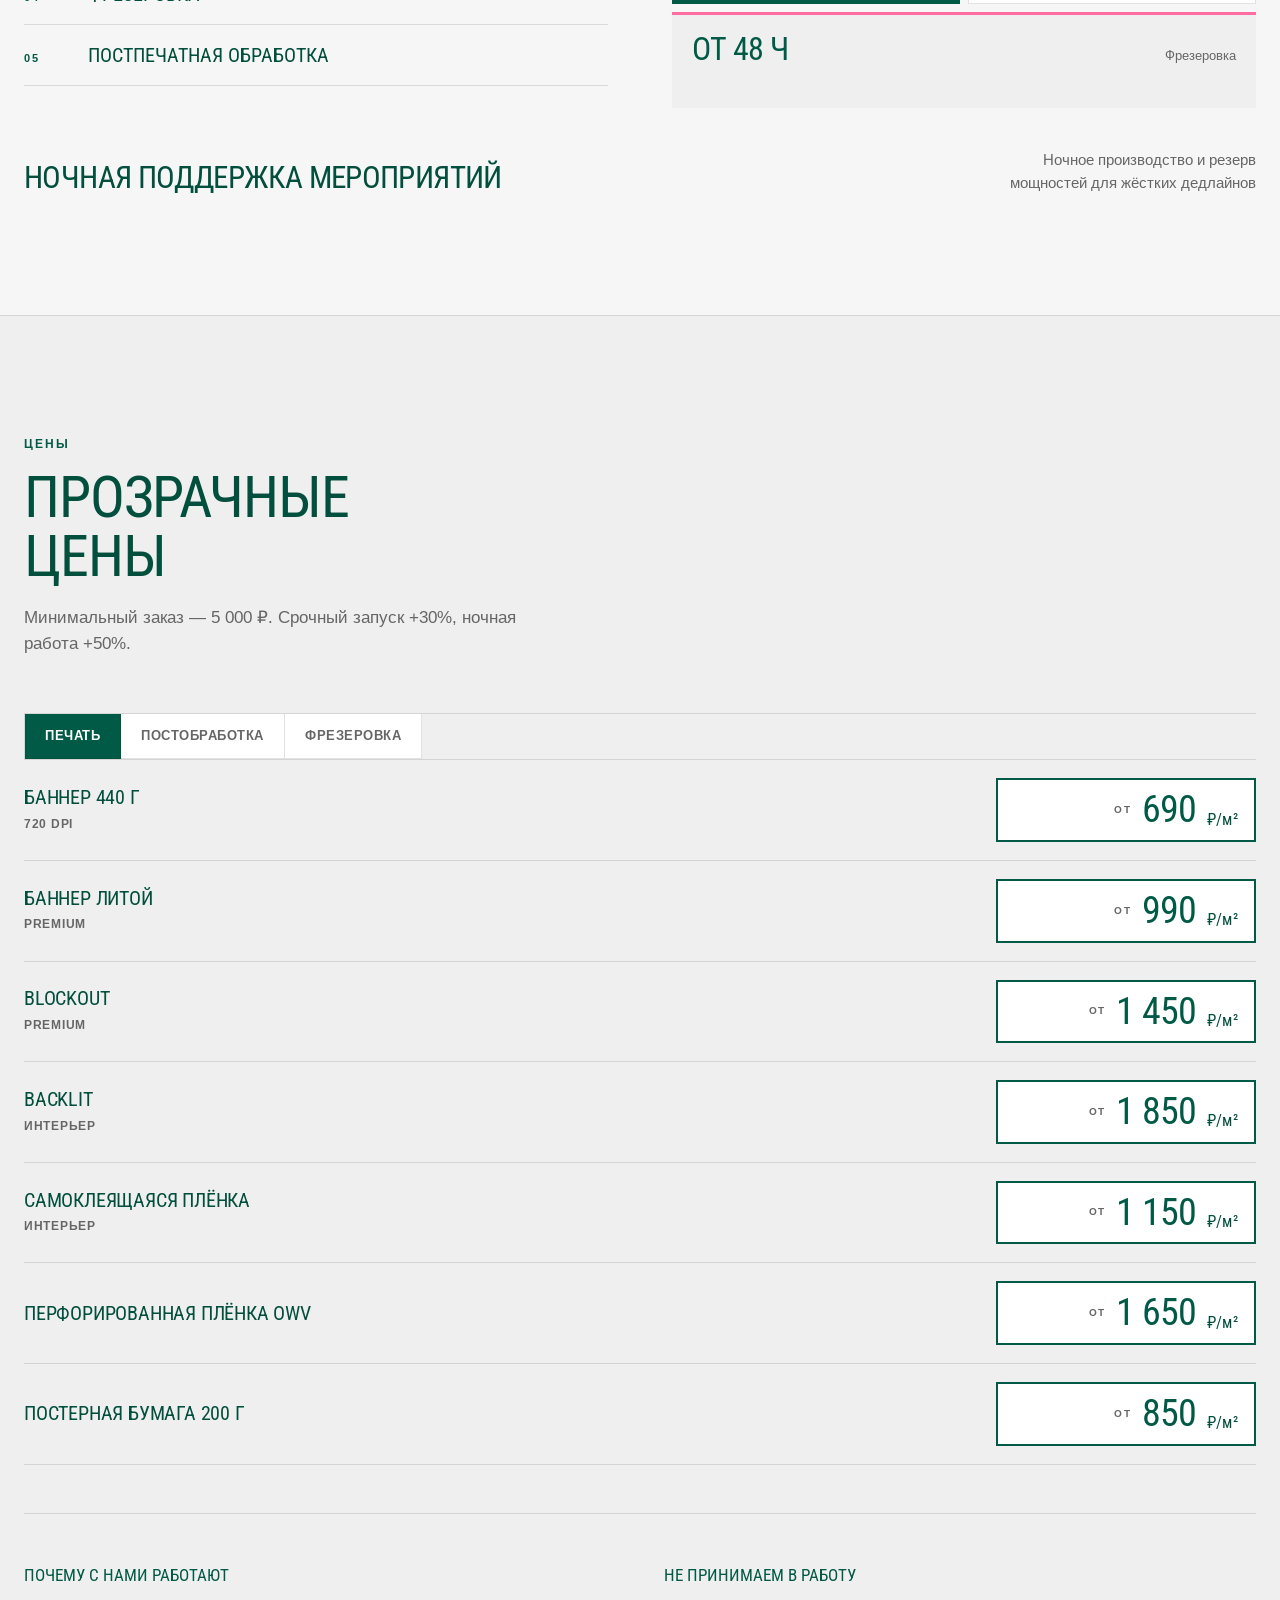
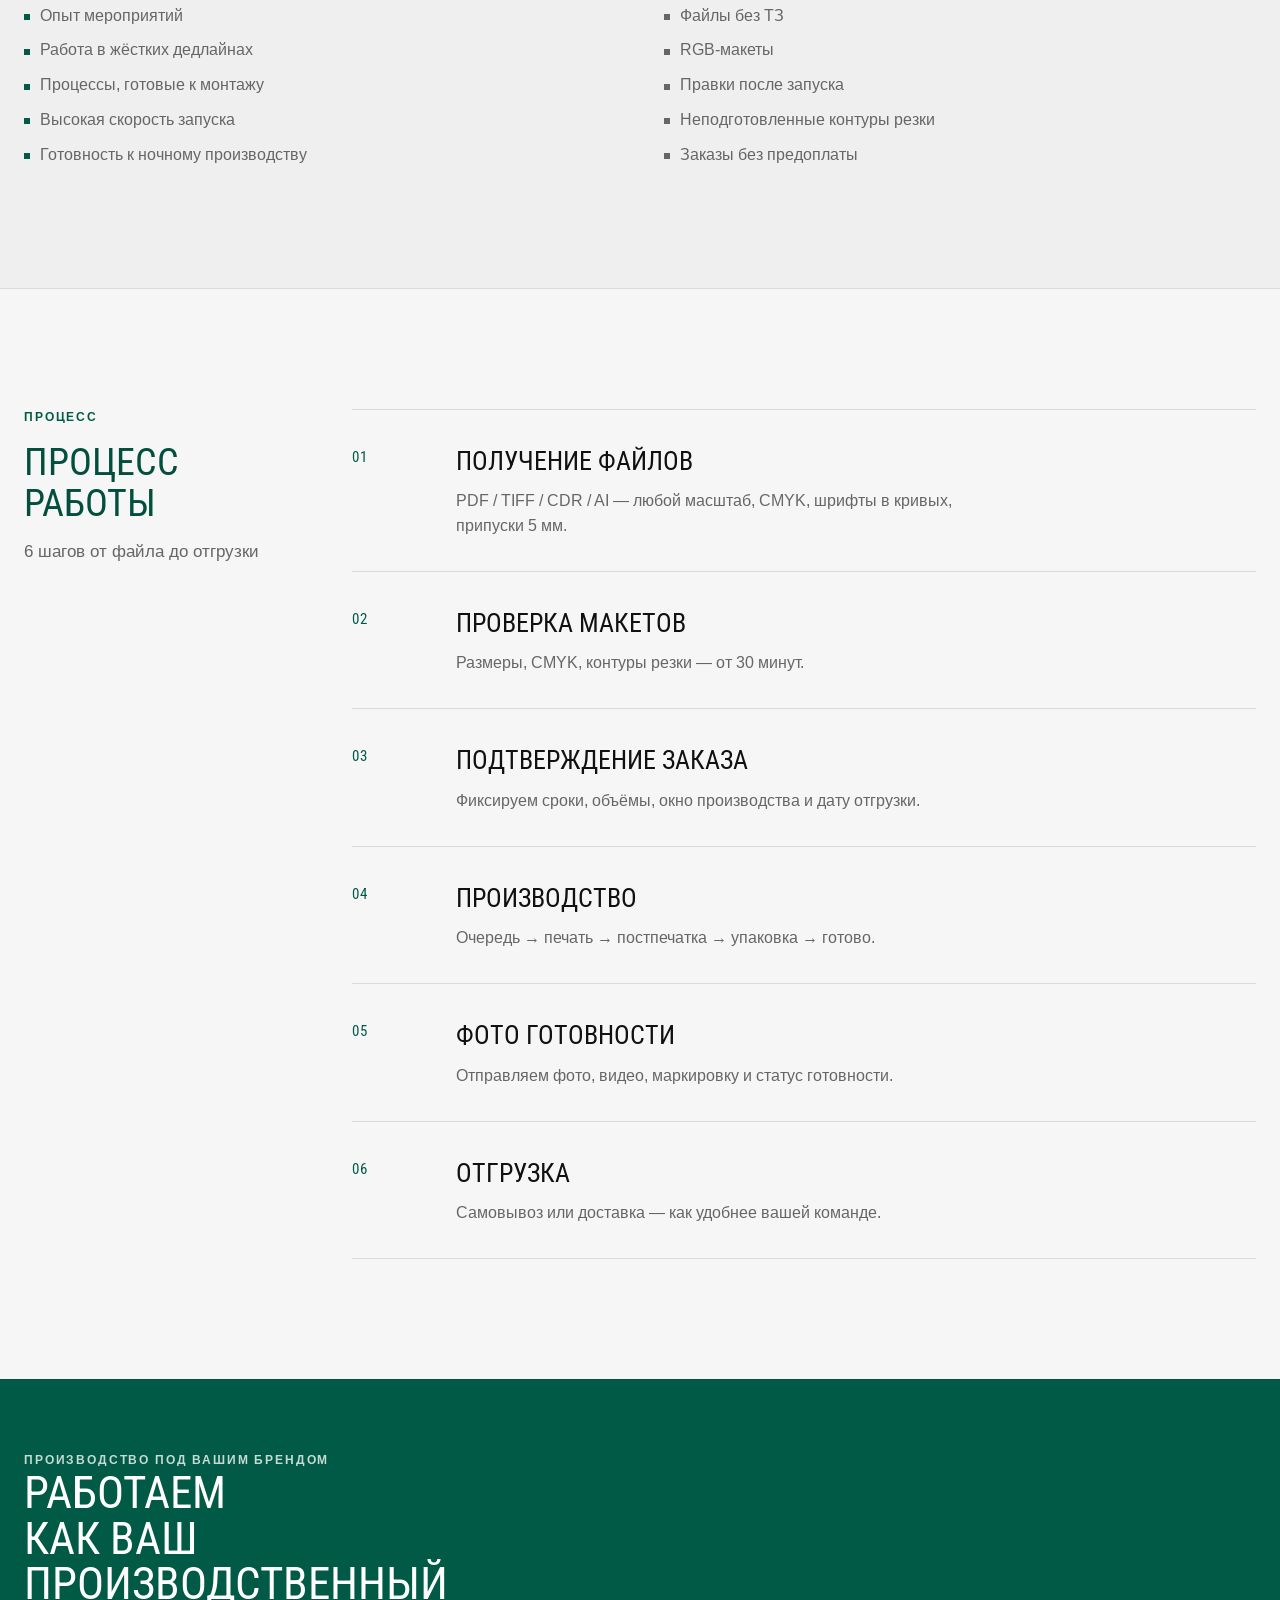
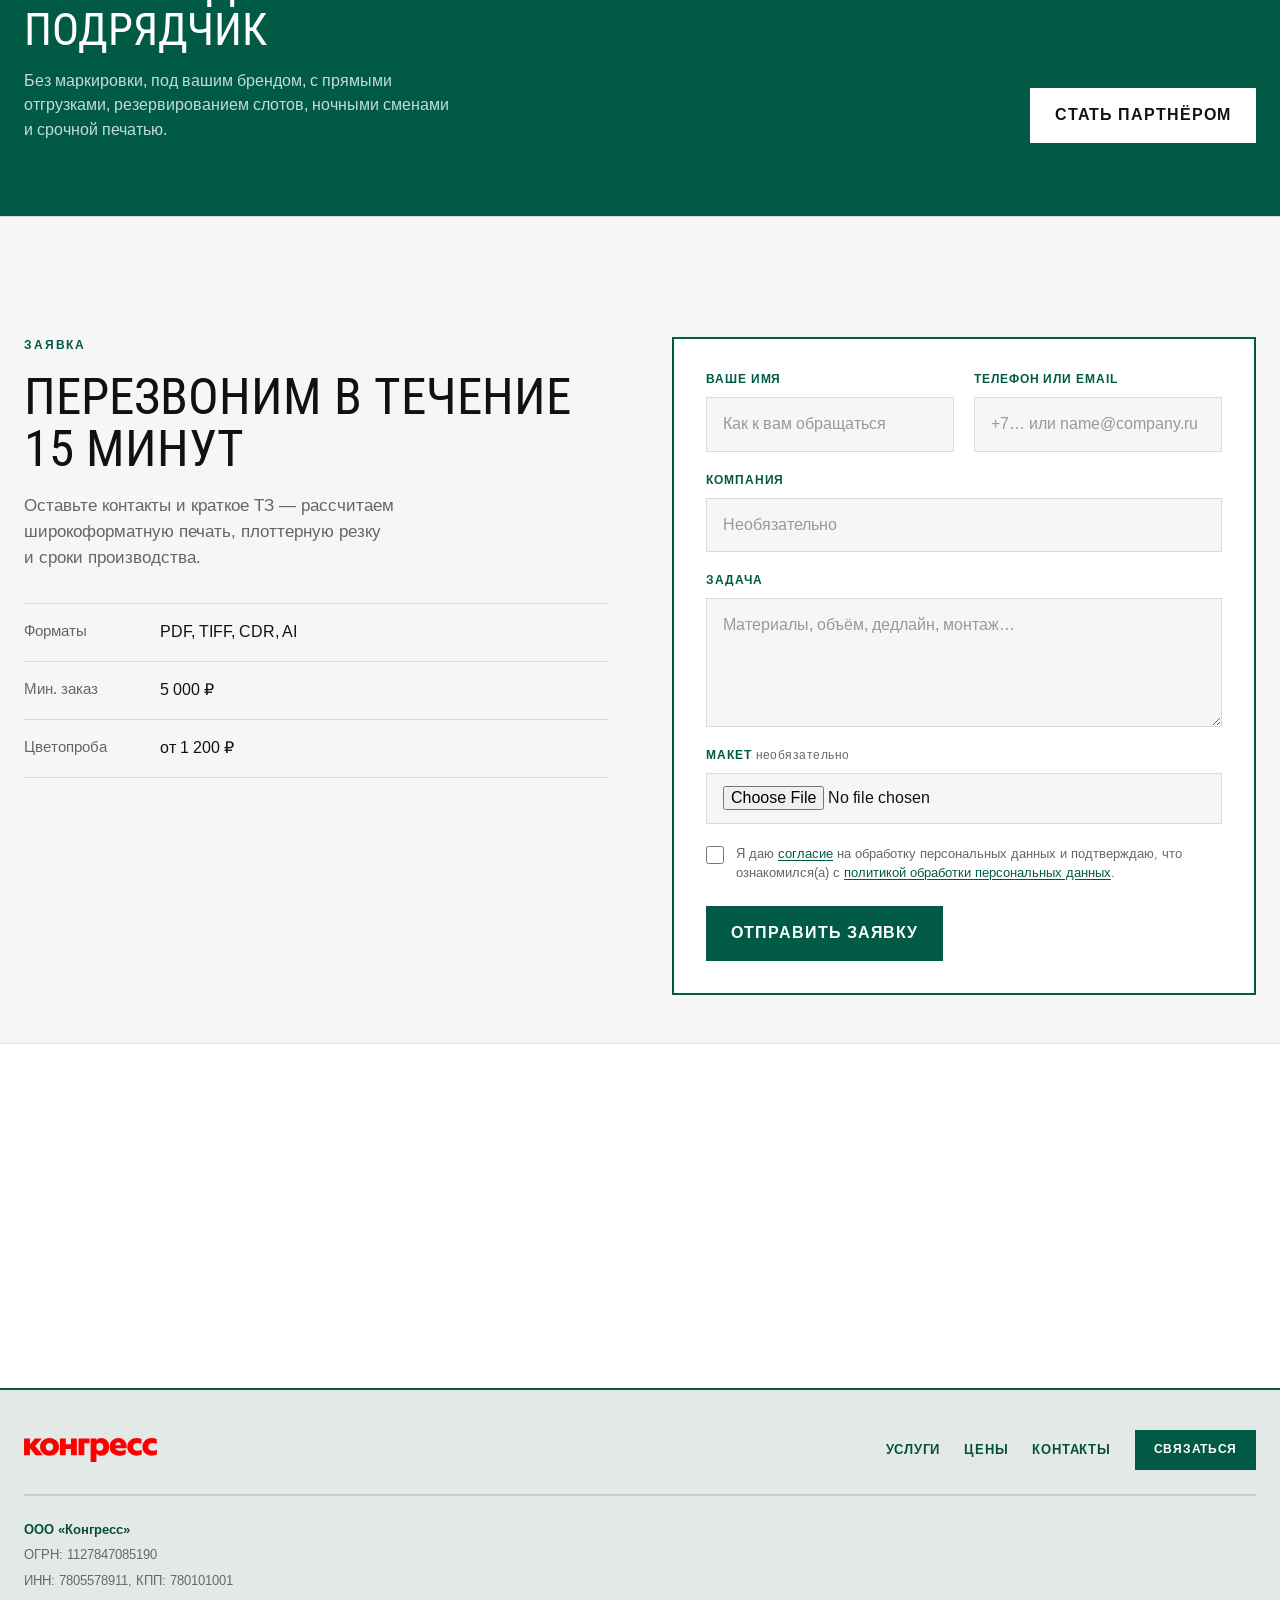
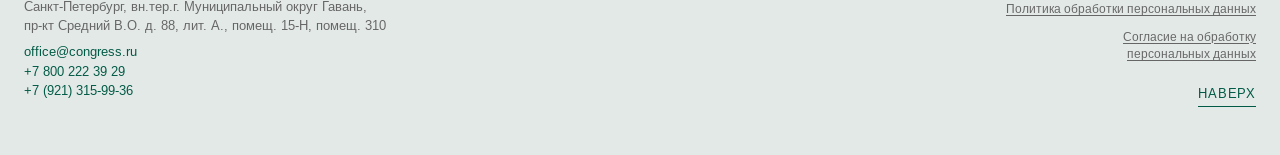
==== commit 364b073d: "Убрана нумерация секций и обновлена навигация контактов. Пункт «Контакты» ведёт на блок #contacts, з" ====
--- a/index.html
+++ b/index.html
@@ -20,7 +20,7 @@
         <a href="#capabilities">Услуги</a>
         <a href="#pricing">Цены</a>
         <a href="#process">Процесс</a>
-        <a href="#contact">Контакты</a>
+        <a href="#contacts">Контакты</a>
       </nav>
       <a href="#contact" class="header__cta">Связаться</a>
       <button class="burger" type="button" aria-label="Открыть меню" aria-expanded="false">
@@ -35,7 +35,7 @@
       <a href="#capabilities">Услуги</a>
       <a href="#pricing">Цены</a>
       <a href="#process">Процесс</a>
-      <a href="#contact">Контакты</a>
+      <a href="#contacts">Контакты</a>
     </nav>
   </div>
 
@@ -72,12 +72,9 @@
     <section class="section" id="about">
       <div class="shell">
         <div class="section-head reveal">
-          <span class="section__index">01</span>
-          <div>
-            <p class="label">О производстве</p>
-            <h2>Работаем там, где&nbsp;дедлайн не&nbsp;переносится</h2>
-            <p class="lead">Мы&nbsp;— производственное направление «Конгресс»: широкоформатная печать, постпечатная обработка, фрезеровка и&nbsp;подготовка продукции под&nbsp;монтаж. Знаем специфику мероприятий&nbsp;— от&nbsp;пресс-стен до&nbsp;зон регистрации и&nbsp;оформления спонсоров.</p>
-          </div>
+          <p class="label">О производстве</p>
+          <h2>Работаем там, где&nbsp;дедлайн не&nbsp;переносится</h2>
+          <p class="lead">Мы&nbsp;— производственное направление «Конгресс»: широкоформатная печать, постпечатная обработка, фрезеровка и&nbsp;подготовка продукции под&nbsp;монтаж. Знаем специфику мероприятий&nbsp;— от&nbsp;пресс-стен до&nbsp;зон регистрации и&nbsp;оформления спонсоров.</p>
         </div>
         <div class="rows reveal">
           <article class="row-item">
@@ -113,12 +110,9 @@
 
     <section class="section section--alt" id="directions">
       <div class="shell">
-        <div class="section-head reveal">
-          <span class="section__index">02</span>
-          <div>
-            <p class="label">Направления</p>
-            <h2>Кому и&nbsp;что производим</h2>
-          </div>
+        <div class="section-head section-head--compact reveal">
+          <p class="label">Направления</p>
+          <h2>Кому и&nbsp;что производим</h2>
         </div>
         <div class="rows reveal">
           <a class="row-item row-item--link" href="#contact">
@@ -163,12 +157,9 @@
         <div class="capabilities-curtain-scene__sticky">
           <div class="shell">
             <div class="section-head reveal">
-              <span class="section__index">03</span>
-              <div>
-                <p class="label">Мощности</p>
-                <h2>Оборудование и&nbsp;возможности</h2>
-                <p class="lead">Полный цикл на&nbsp;собственной площадке: от&nbsp;макета до&nbsp;упакованного комплекта на&nbsp;отгрузку.</p>
-              </div>
+              <p class="label">Мощности</p>
+              <h2>Оборудование и&nbsp;возможности</h2>
+              <p class="lead">Полный цикл на&nbsp;собственной площадке: от&nbsp;макета до&nbsp;упакованного комплекта на&nbsp;отгрузку.</p>
             </div>
           </div>
         </div>
@@ -256,12 +247,9 @@
     <section class="section section--alt" id="pricing">
       <div class="shell">
         <div class="section-head reveal">
-          <span class="section__index">04</span>
-          <div>
-            <p class="label">Цены</p>
-            <h2>Прозрачные цены</h2>
-            <p class="lead">Минимальный заказ&nbsp;— 5&nbsp;000&nbsp;₽. Срочный запуск +30%, ночная работа +50%.</p>
-          </div>
+          <p class="label">Цены</p>
+          <h2>Прозрачные цены</h2>
+          <p class="lead">Минимальный заказ&nbsp;— 5&nbsp;000&nbsp;₽. Срочный запуск +30%, ночная работа +50%.</p>
         </div>
 
         <div class="tabs reveal" role="tablist" aria-label="Категории цен">
@@ -443,7 +431,7 @@
     <section class="section section--process" id="process">
       <div class="shell process-layout">
         <div class="process-layout__side reveal">
-          <span class="section__index">05</span>
+          <p class="label">Процесс</p>
           <h2>Процесс работы</h2>
           <p class="lead">6&nbsp;шагов от&nbsp;файла до&nbsp;отгрузки</p>
         </div>
@@ -517,7 +505,7 @@
         </div>
       </div>
 
-      <div class="contact-details-band">
+      <div class="contact-details-band" id="contacts">
         <div class="shell">
           <div class="contact-details reveal">
           <div class="contact-details__info">
@@ -555,7 +543,7 @@
         <nav class="footer__nav" aria-label="Навигация в подвале">
           <a href="#capabilities">Услуги</a>
           <a href="#pricing">Цены</a>
-          <a href="#contact">Контакты</a>
+          <a href="#contacts">Контакты</a>
           <a href="#contact" class="btn btn--green footer__cta">Связаться</a>
         </nav>
       </div>
--- a/styles.css
+++ b/styles.css
@@ -419,20 +419,12 @@
 }
 
 .section-head {
-  display: grid;
-  grid-template-columns: 120px 1fr;
-  gap: 24px;
+  max-width: 760px;
   margin-bottom: 56px;
 }
 
-.section__index {
-  font-family: var(--font-body);
-  font-size: 0.82rem;
-  font-weight: 700;
-  letter-spacing: 0.08em;
-  text-transform: uppercase;
-  color: var(--green);
-  padding-top: 8px;
+.section-head .label {
+  margin-bottom: 16px;
 }
 
 .section-head h2 {
@@ -443,8 +435,20 @@
   letter-spacing: -0.02em;
   font-weight: 400;
   text-transform: uppercase;
-  max-width: 14ch;
+  max-width: 16ch;
   color: var(--green-dark);
+}
+
+.section-head .lead {
+  max-width: 56ch;
+}
+
+.section-head--compact {
+  margin-bottom: 40px;
+}
+
+.section-head--compact h2 {
+  margin-bottom: 0;
 }
 
 #capabilities.section {
@@ -1020,6 +1024,10 @@
   top: calc(var(--header-h) + 32px);
 }
 
+.process-layout__side .label {
+  margin-bottom: 16px;
+}
+
 .process-layout__side h2 {
   margin: 0 0 16px;
   font-family: var(--font-display);
@@ -1109,11 +1117,6 @@
   align-items: start;
 }
 
-.contact-copy .section__index {
-  display: block;
-  margin-bottom: 24px;
-}
-
 .contact-copy h2 {
   margin: 0 0 18px;
   font-family: var(--font-display);
@@ -1273,6 +1276,7 @@
   margin-top: 48px;
   background: var(--surface);
   border-top: 1px solid var(--line);
+  scroll-margin-top: calc(var(--header-h) + 16px);
 }
 
 .contact-details {
@@ -1484,14 +1488,6 @@
 
   .process-layout__side {
     position: static;
-  }
-
-  .section-head {
-    grid-template-columns: 1fr;
-  }
-
-  .section__index {
-    padding-top: 0;
   }
 
   .band__inner {
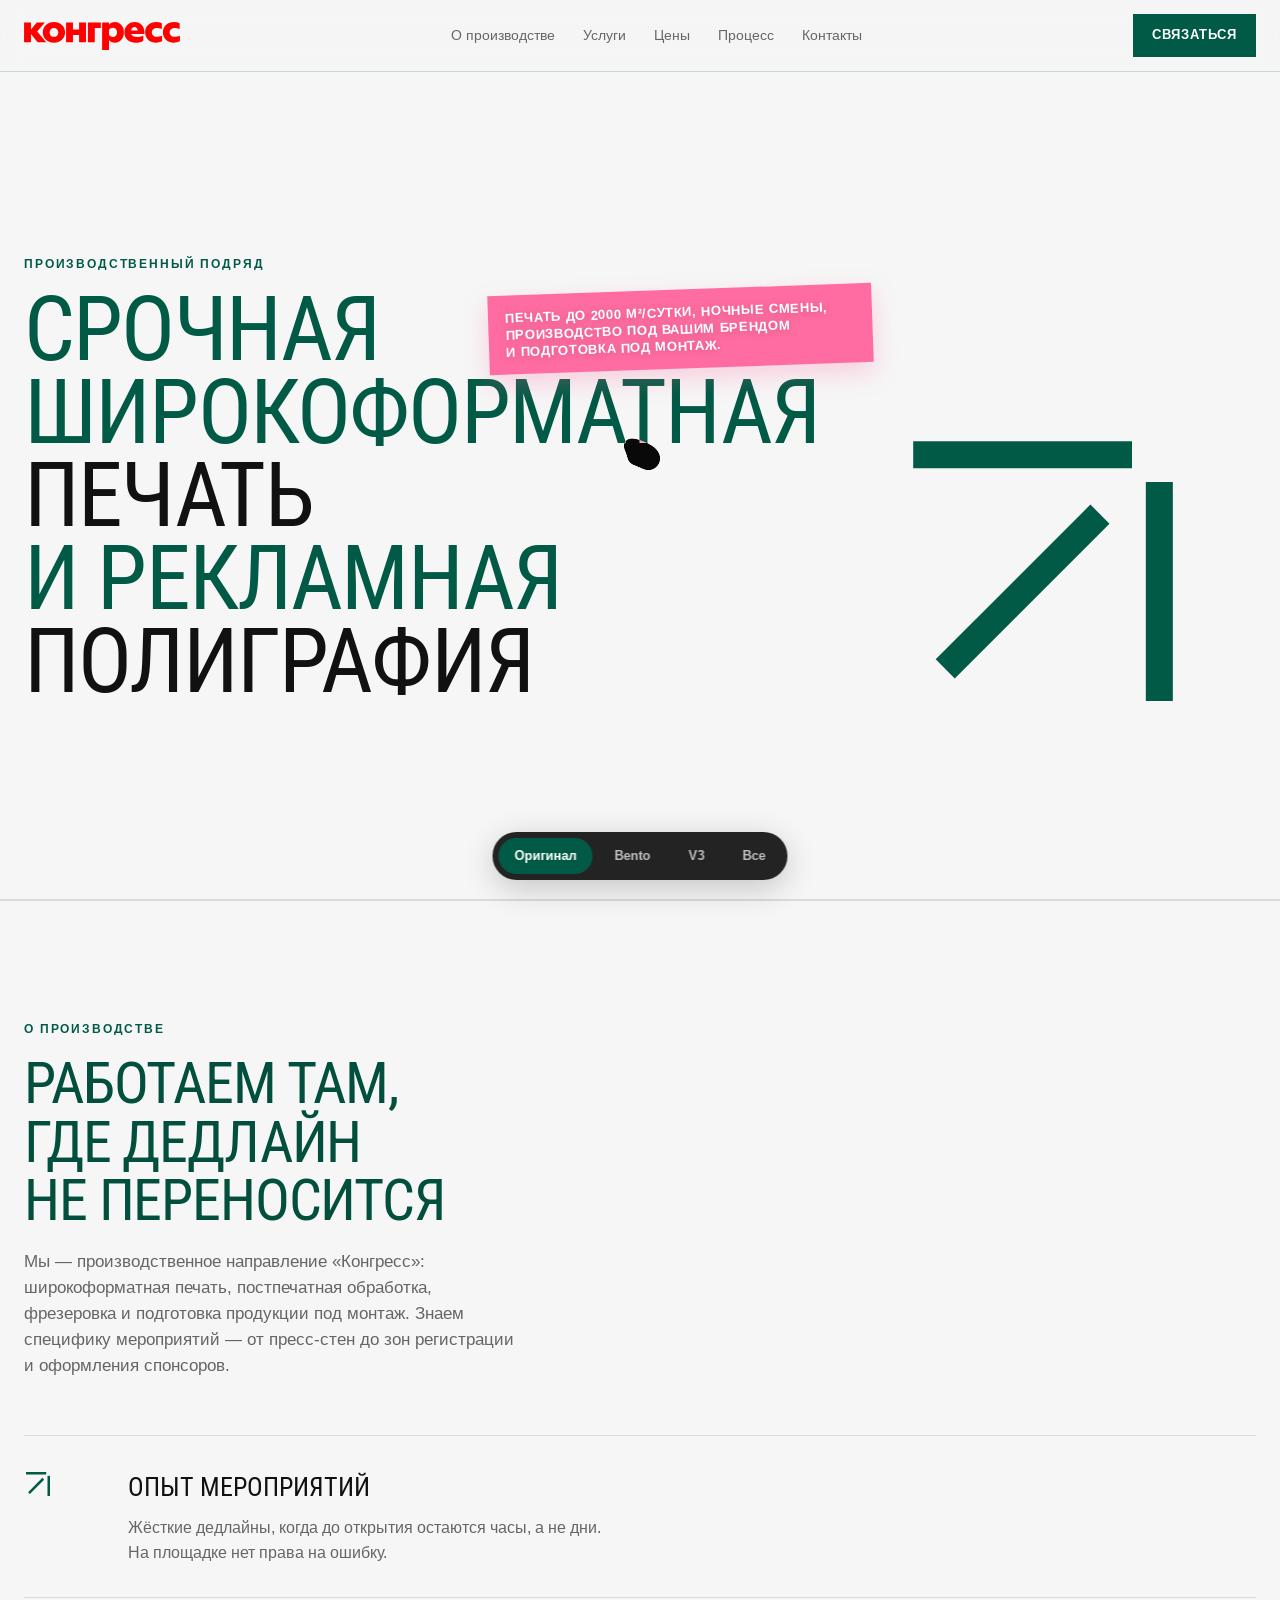
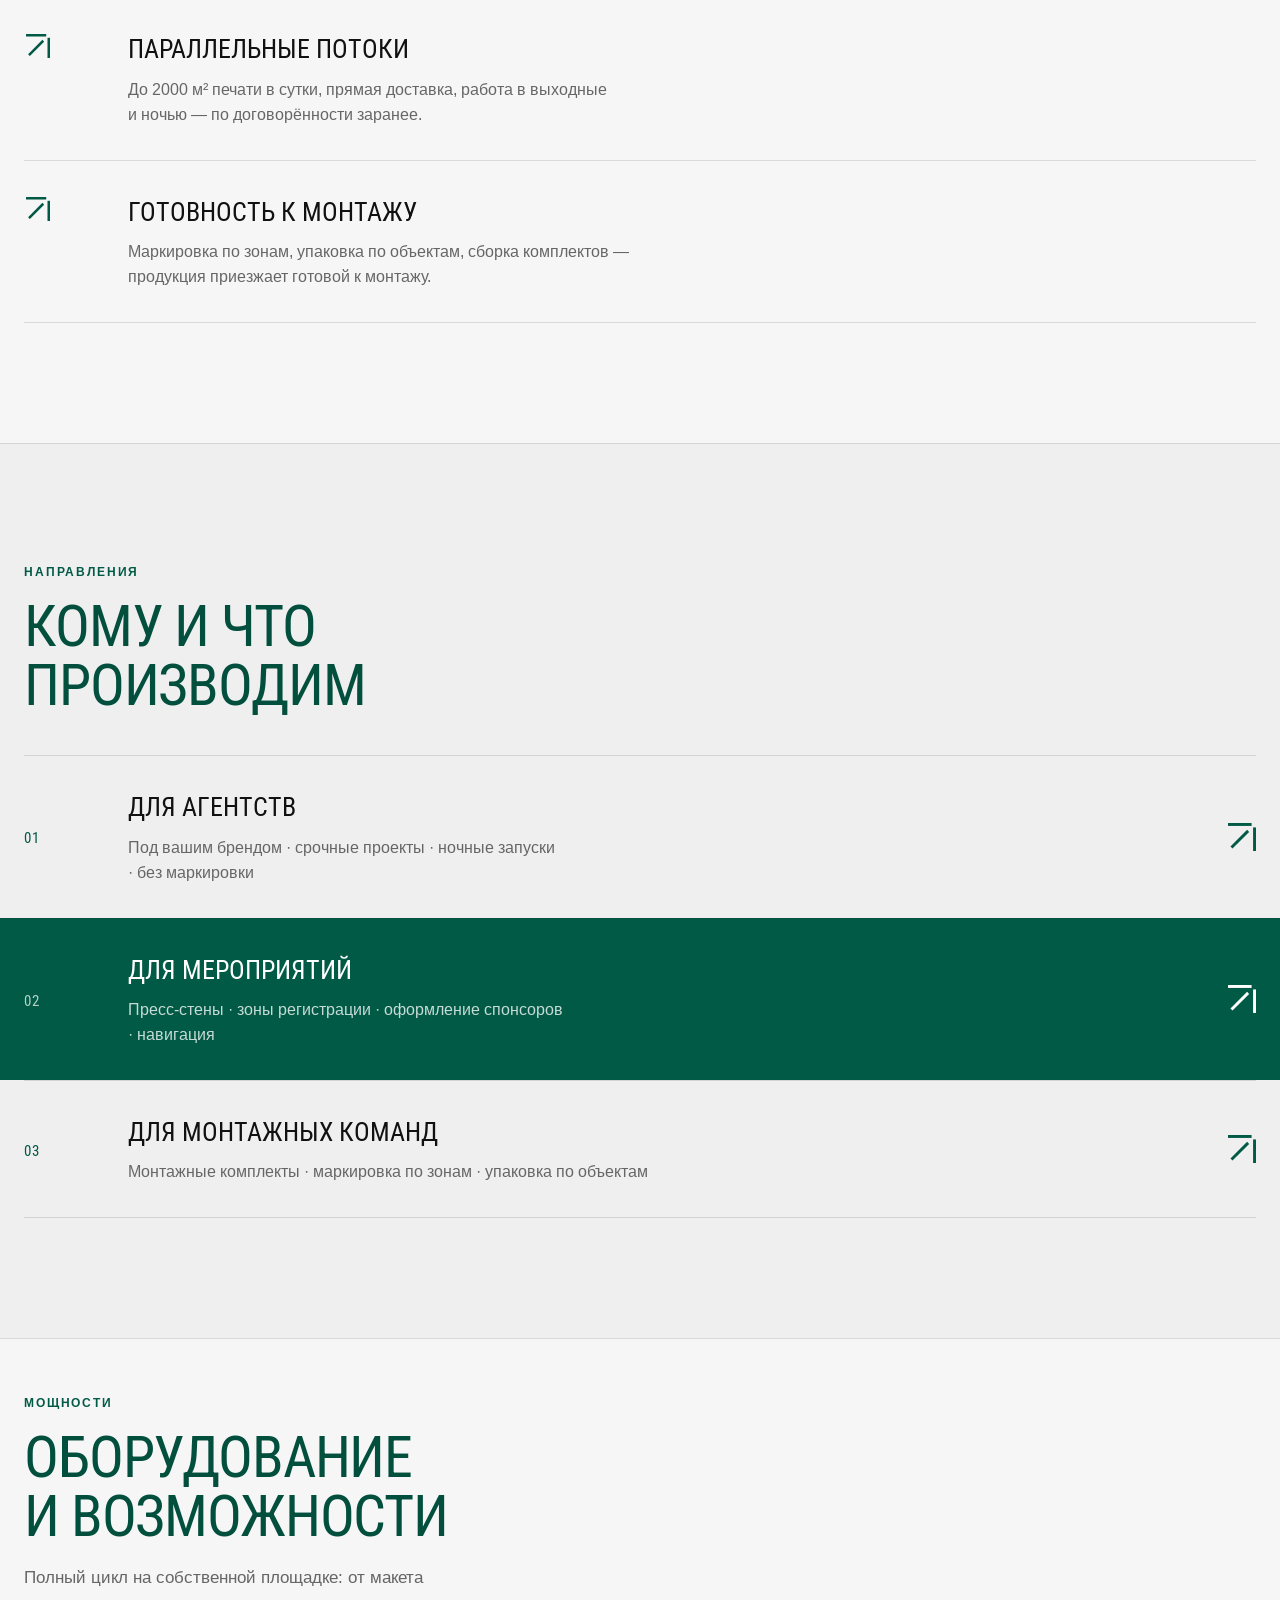
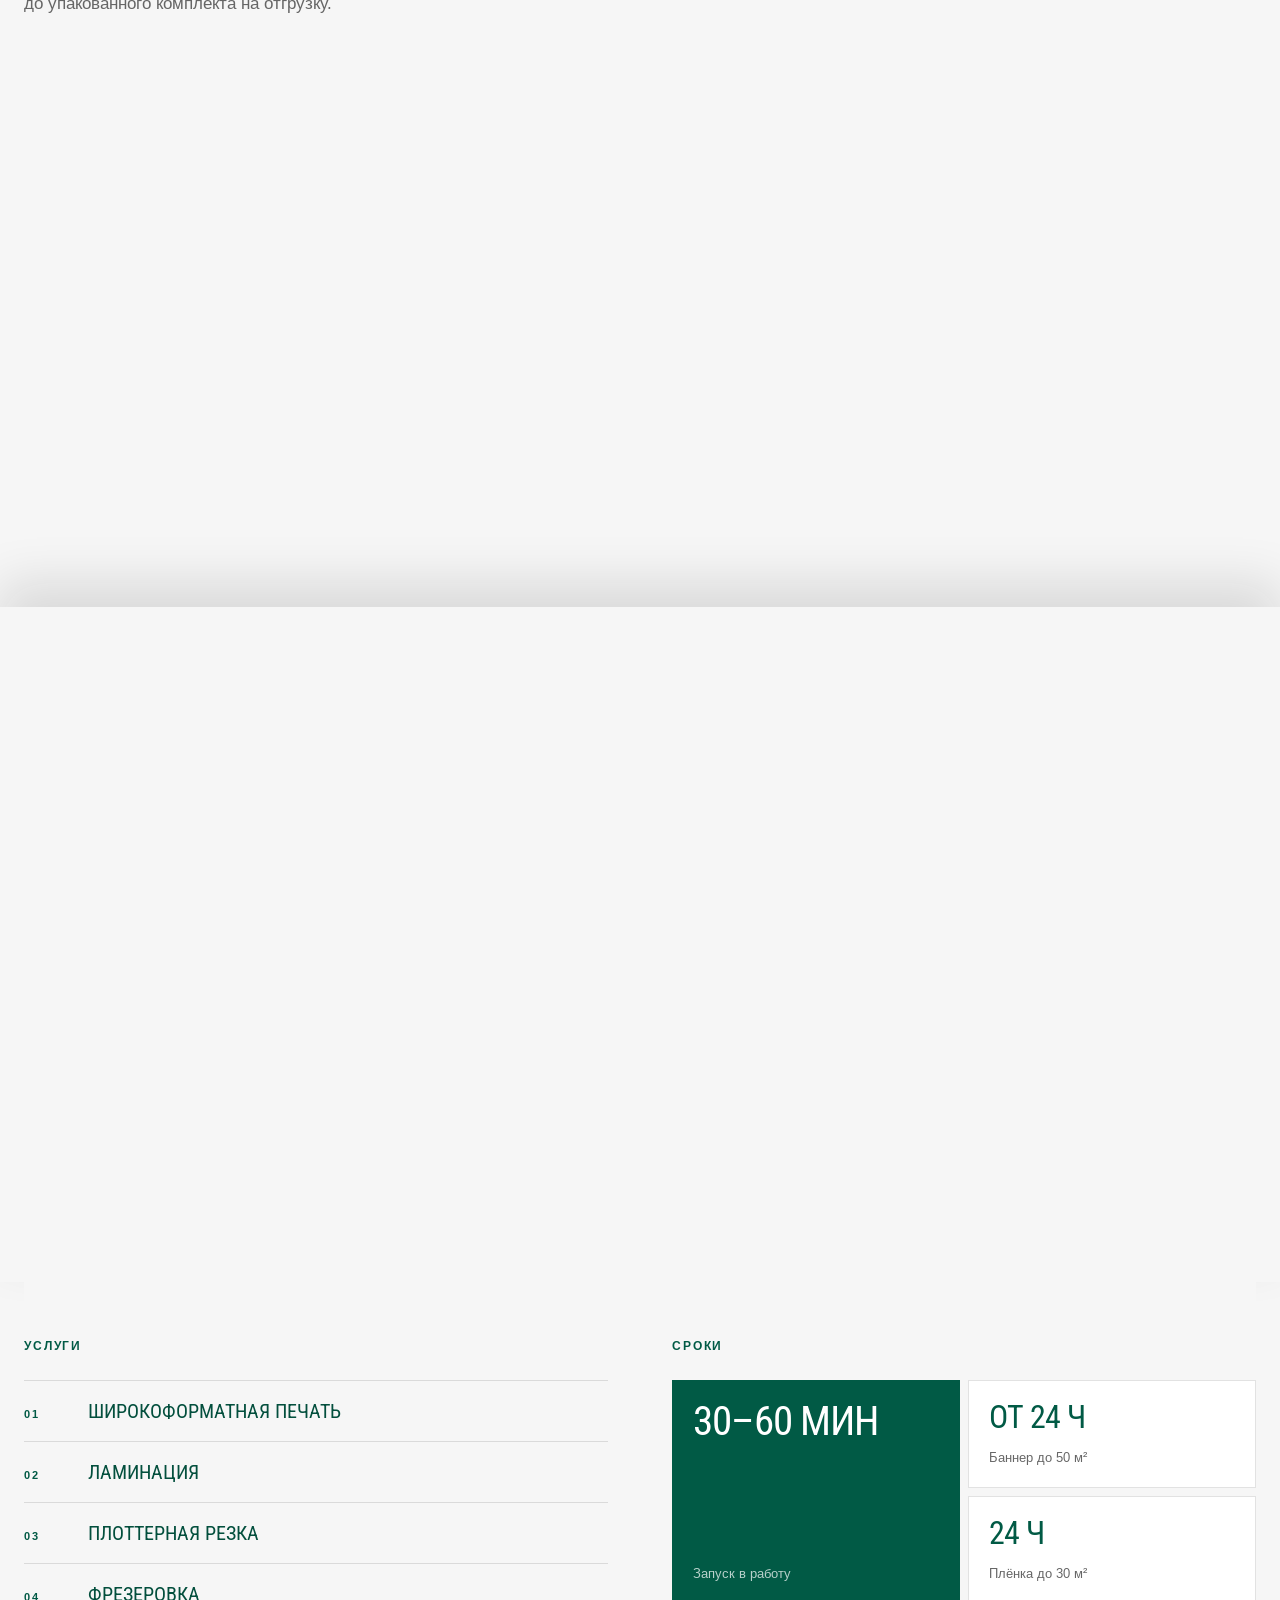
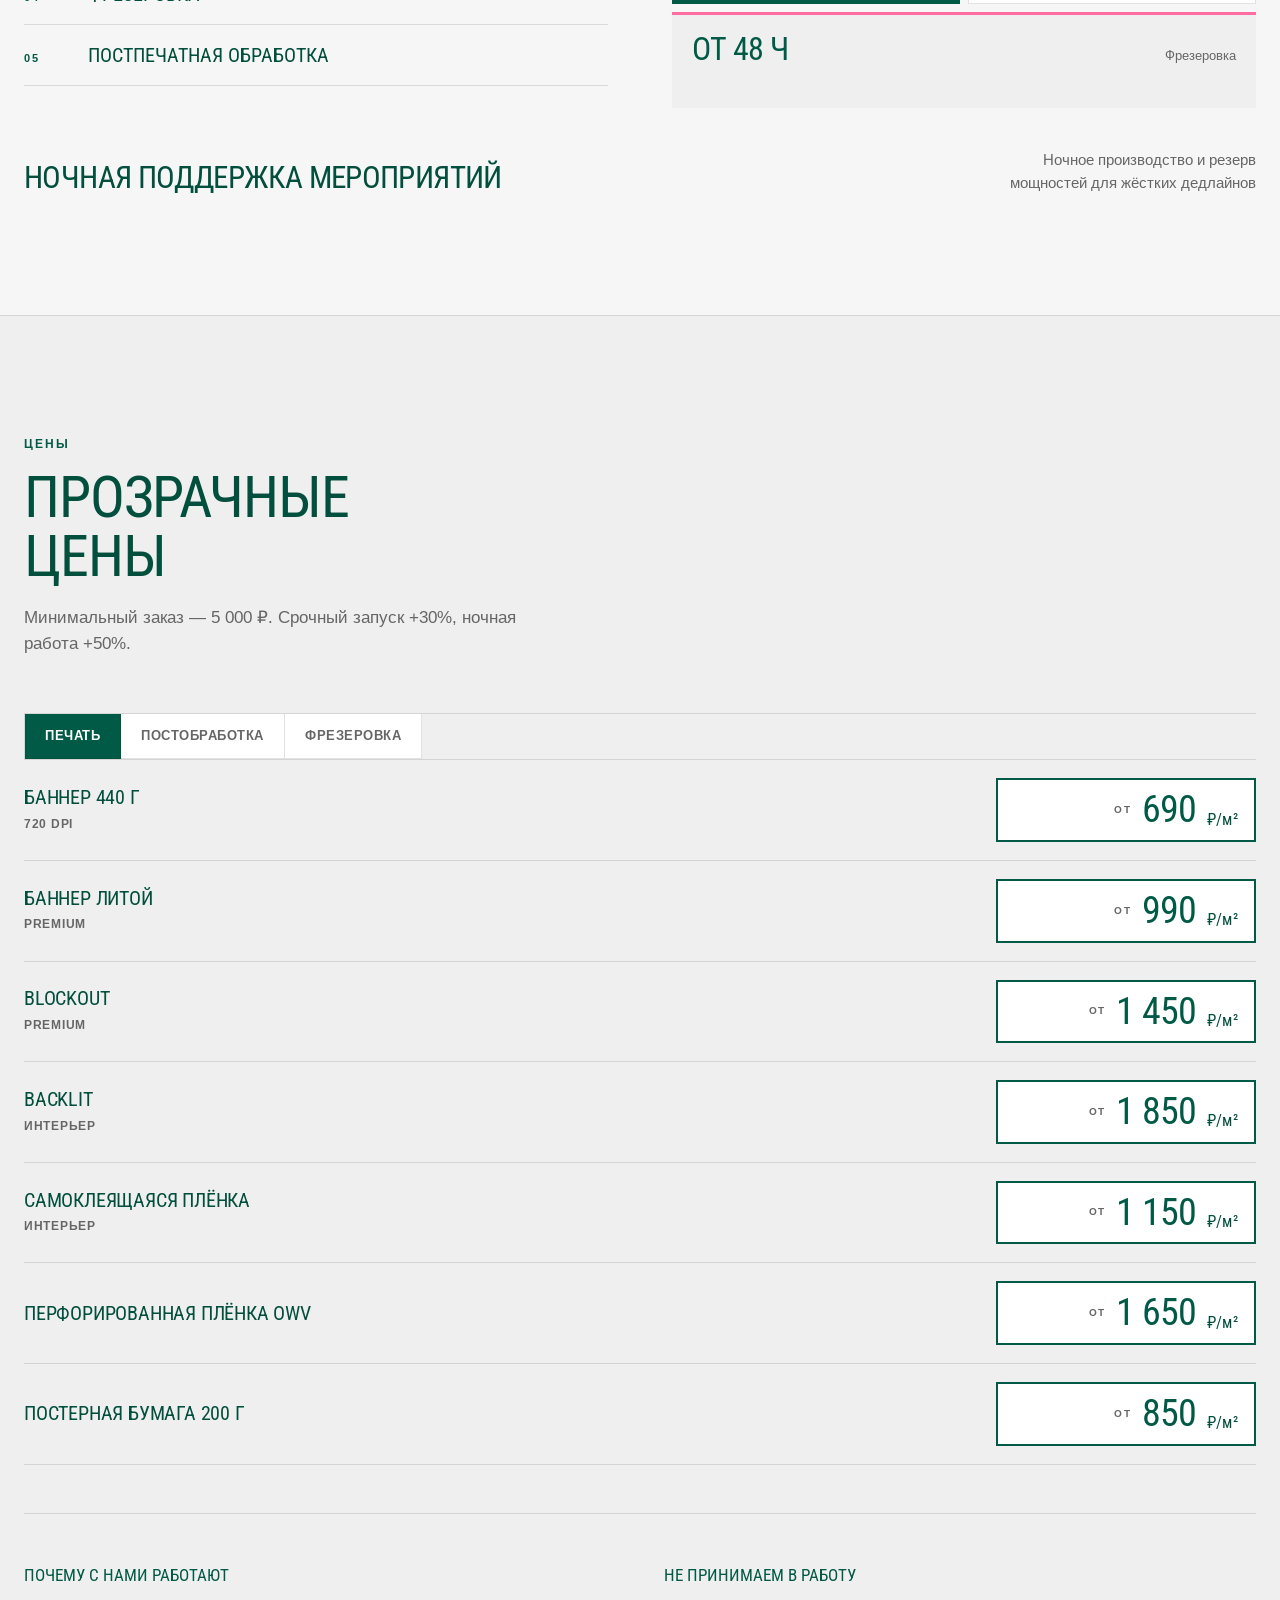
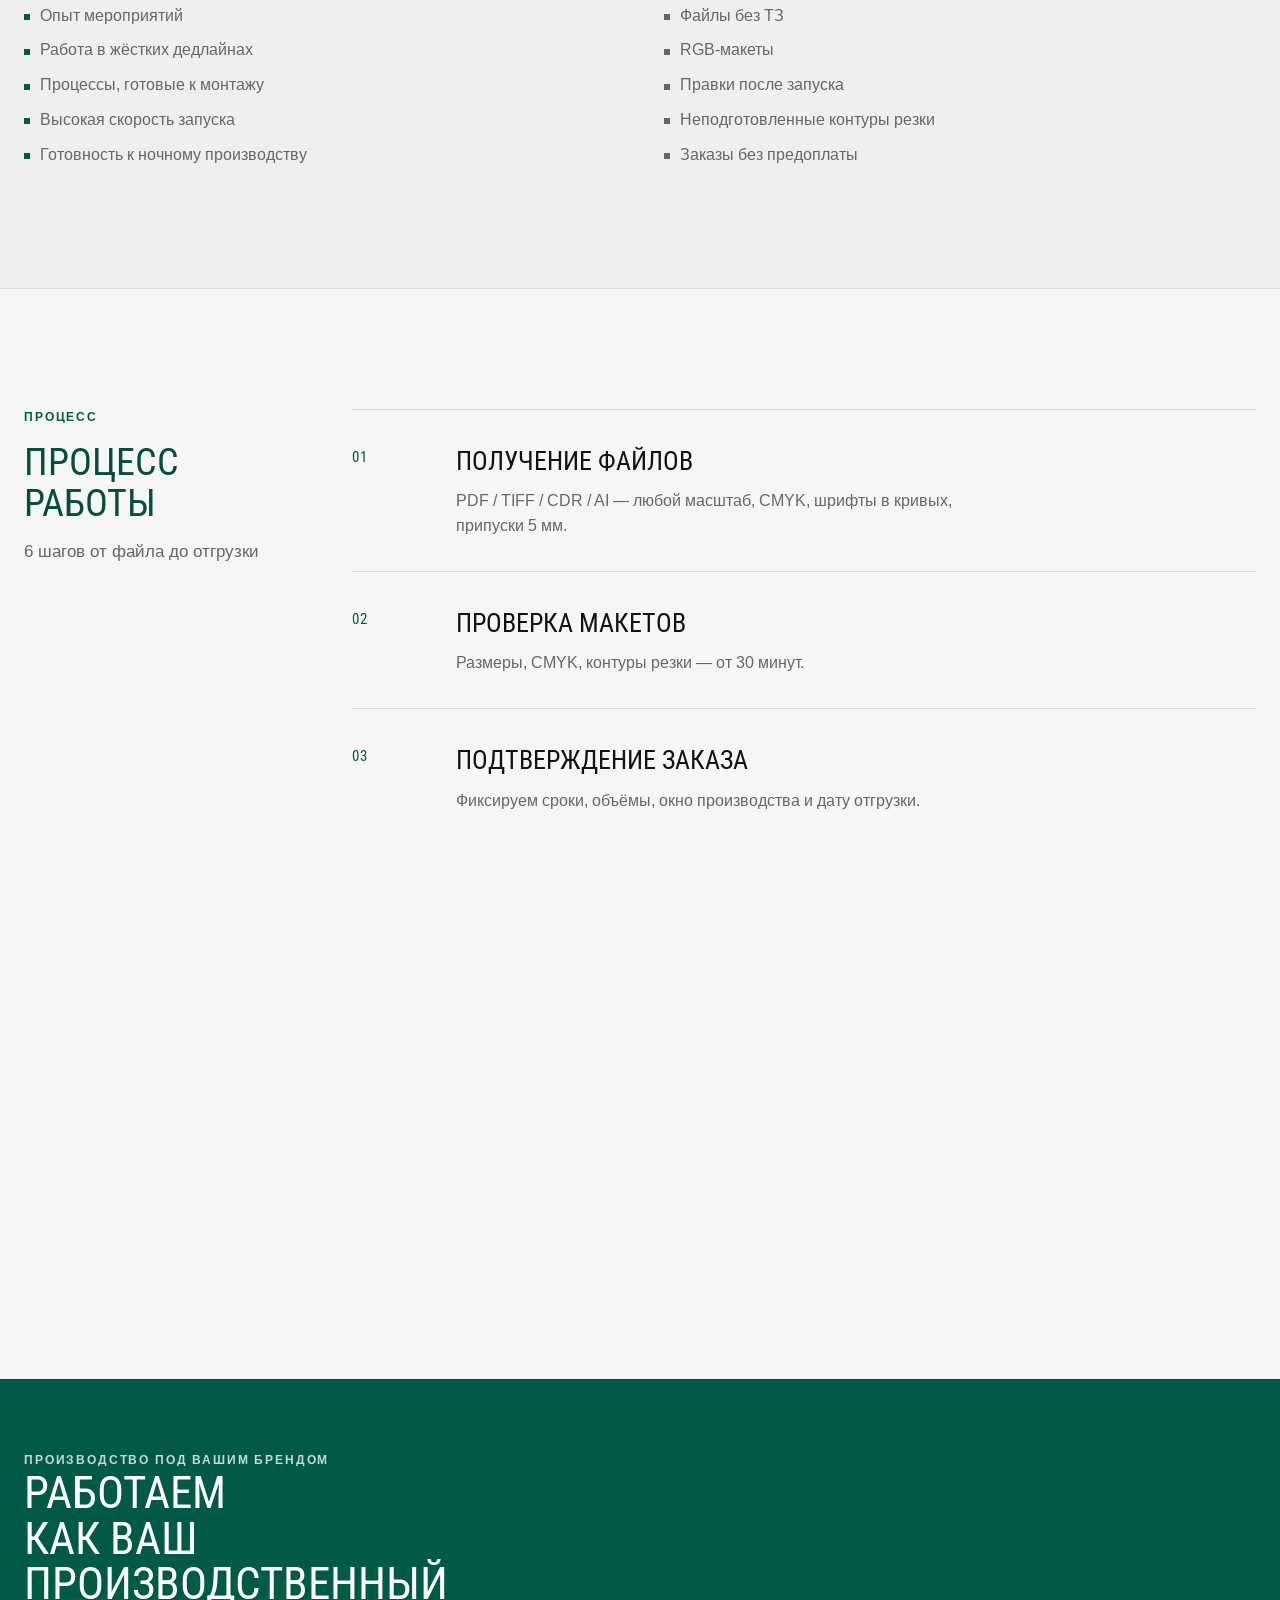
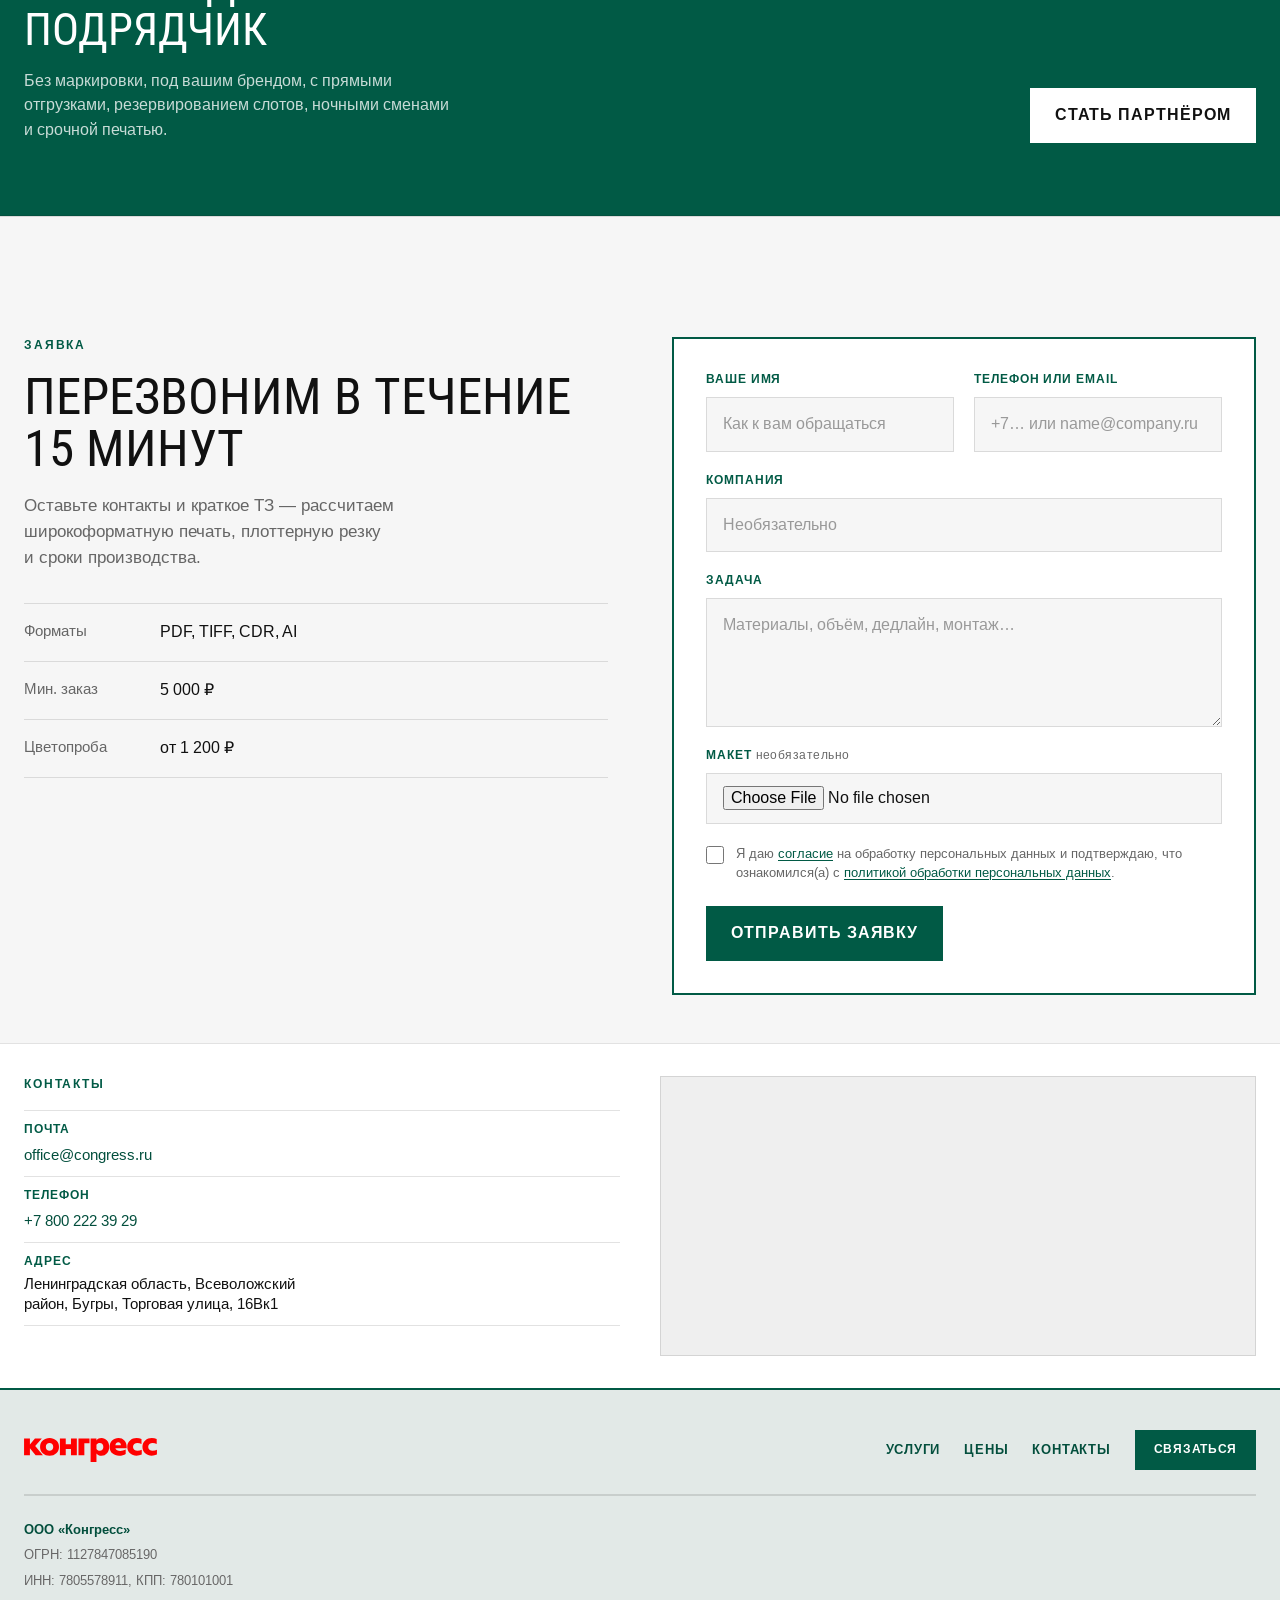
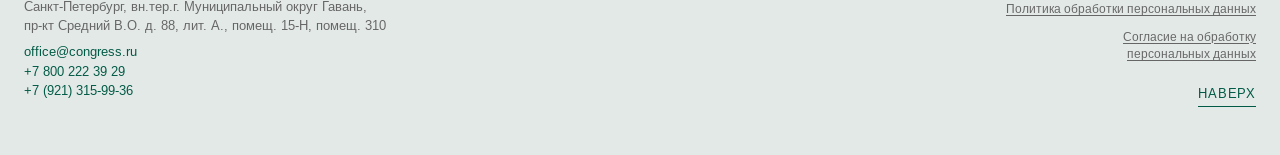
==== commit 5141effd: "Добавить три варианта дизайна: Bento, V3 и страницу выбора. Новые лендинги с переключателем варианто" ====
--- a/index.html
+++ b/index.html
@@ -581,6 +581,13 @@
     </defs>
   </svg>
 
+  <nav class="variant-bar" aria-label="Выбор варианта дизайна" style="position:fixed;bottom:20px;left:50%;transform:translateX(-50%);z-index:200;display:flex;gap:6px;padding:6px;background:rgba(17,17,17,0.92);backdrop-filter:blur(12px);border-radius:999px;box-shadow:0 8px 32px rgba(0,0,0,0.2)">
+    <a href="index.html" style="padding:8px 16px;border-radius:999px;font-size:13px;font-weight:600;color:#fff;background:#015A45;text-decoration:none">Оригинал</a>
+    <a href="index-bento.html" style="padding:8px 16px;border-radius:999px;font-size:13px;font-weight:600;color:rgba(255,255,255,0.7);text-decoration:none">Bento</a>
+    <a href="index-vseti.html" style="padding:8px 16px;border-radius:999px;font-size:13px;font-weight:600;color:rgba(255,255,255,0.7);text-decoration:none">V3</a>
+    <a href="variants.html" style="padding:8px 16px;border-radius:999px;font-size:13px;font-weight:600;color:rgba(255,255,255,0.7);text-decoration:none">Все</a>
+  </nav>
+
   <script src="script.js"></script>
 </body>
 </html>
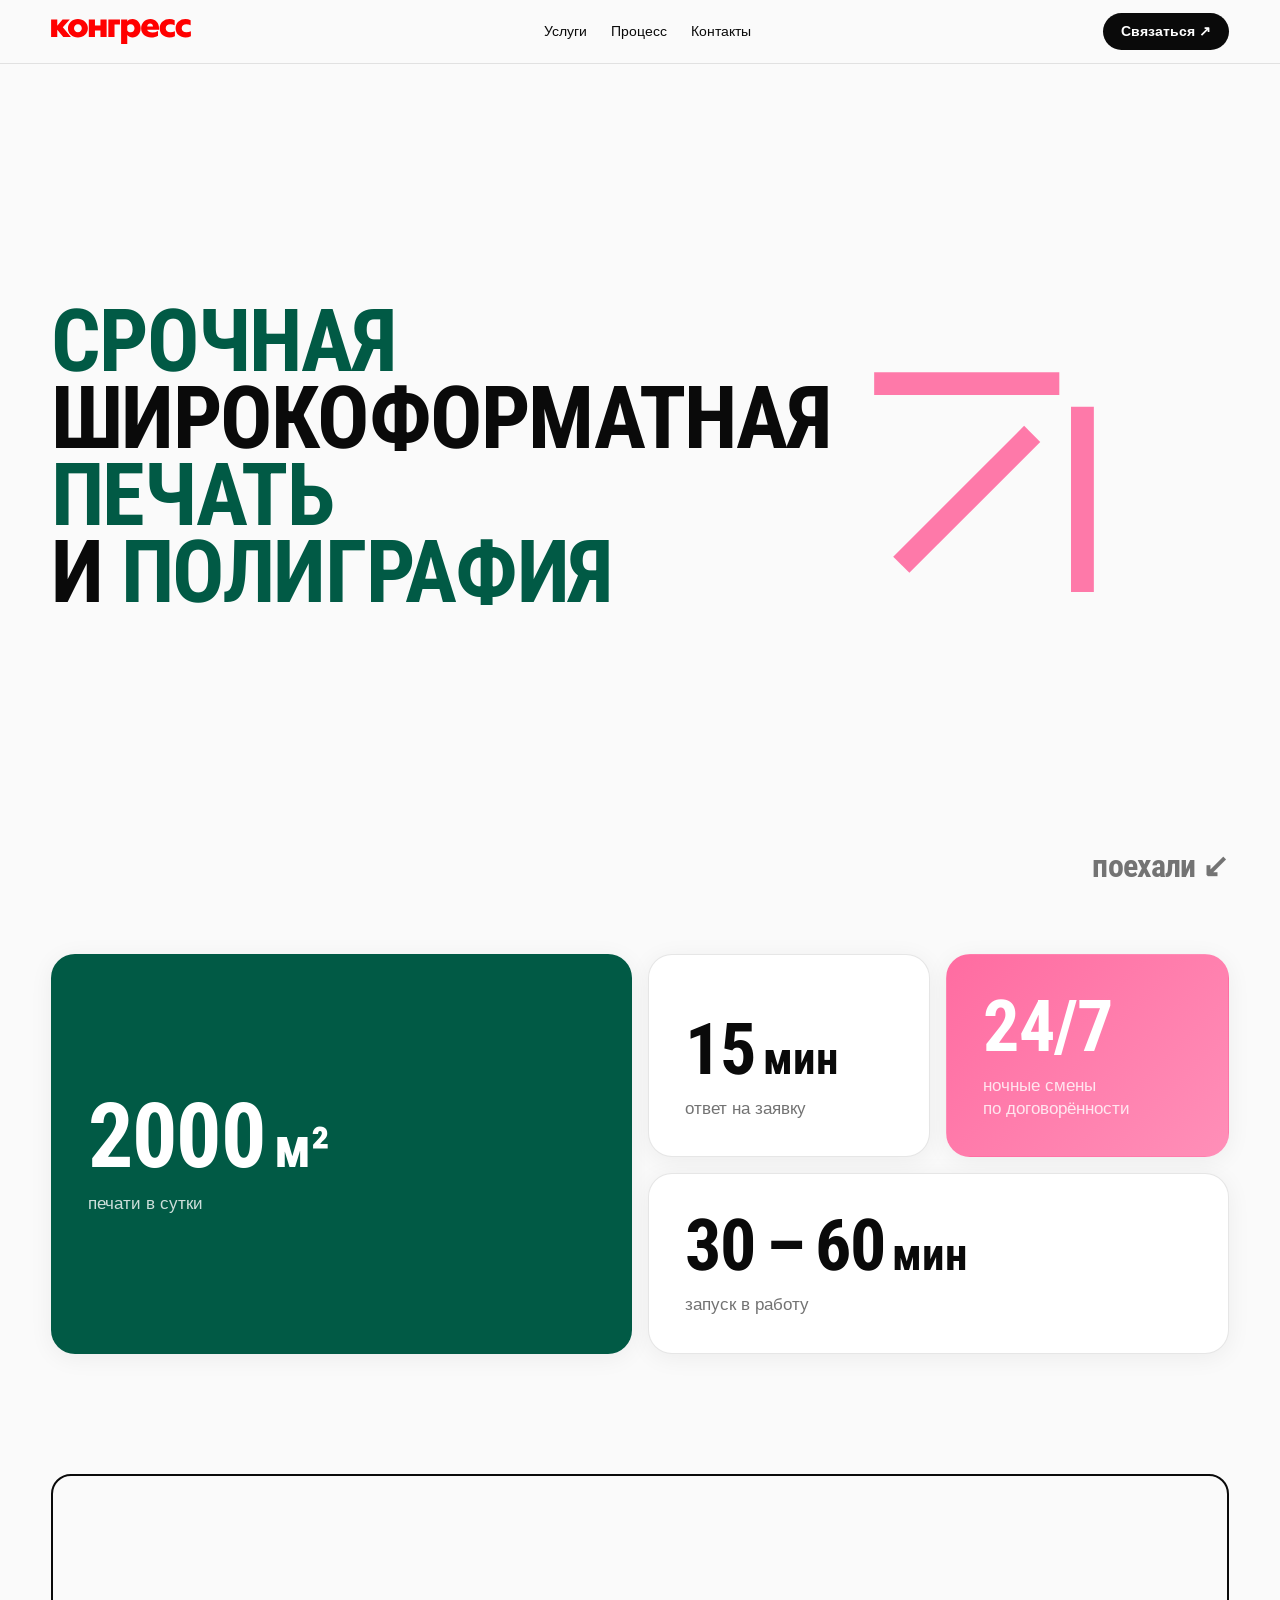
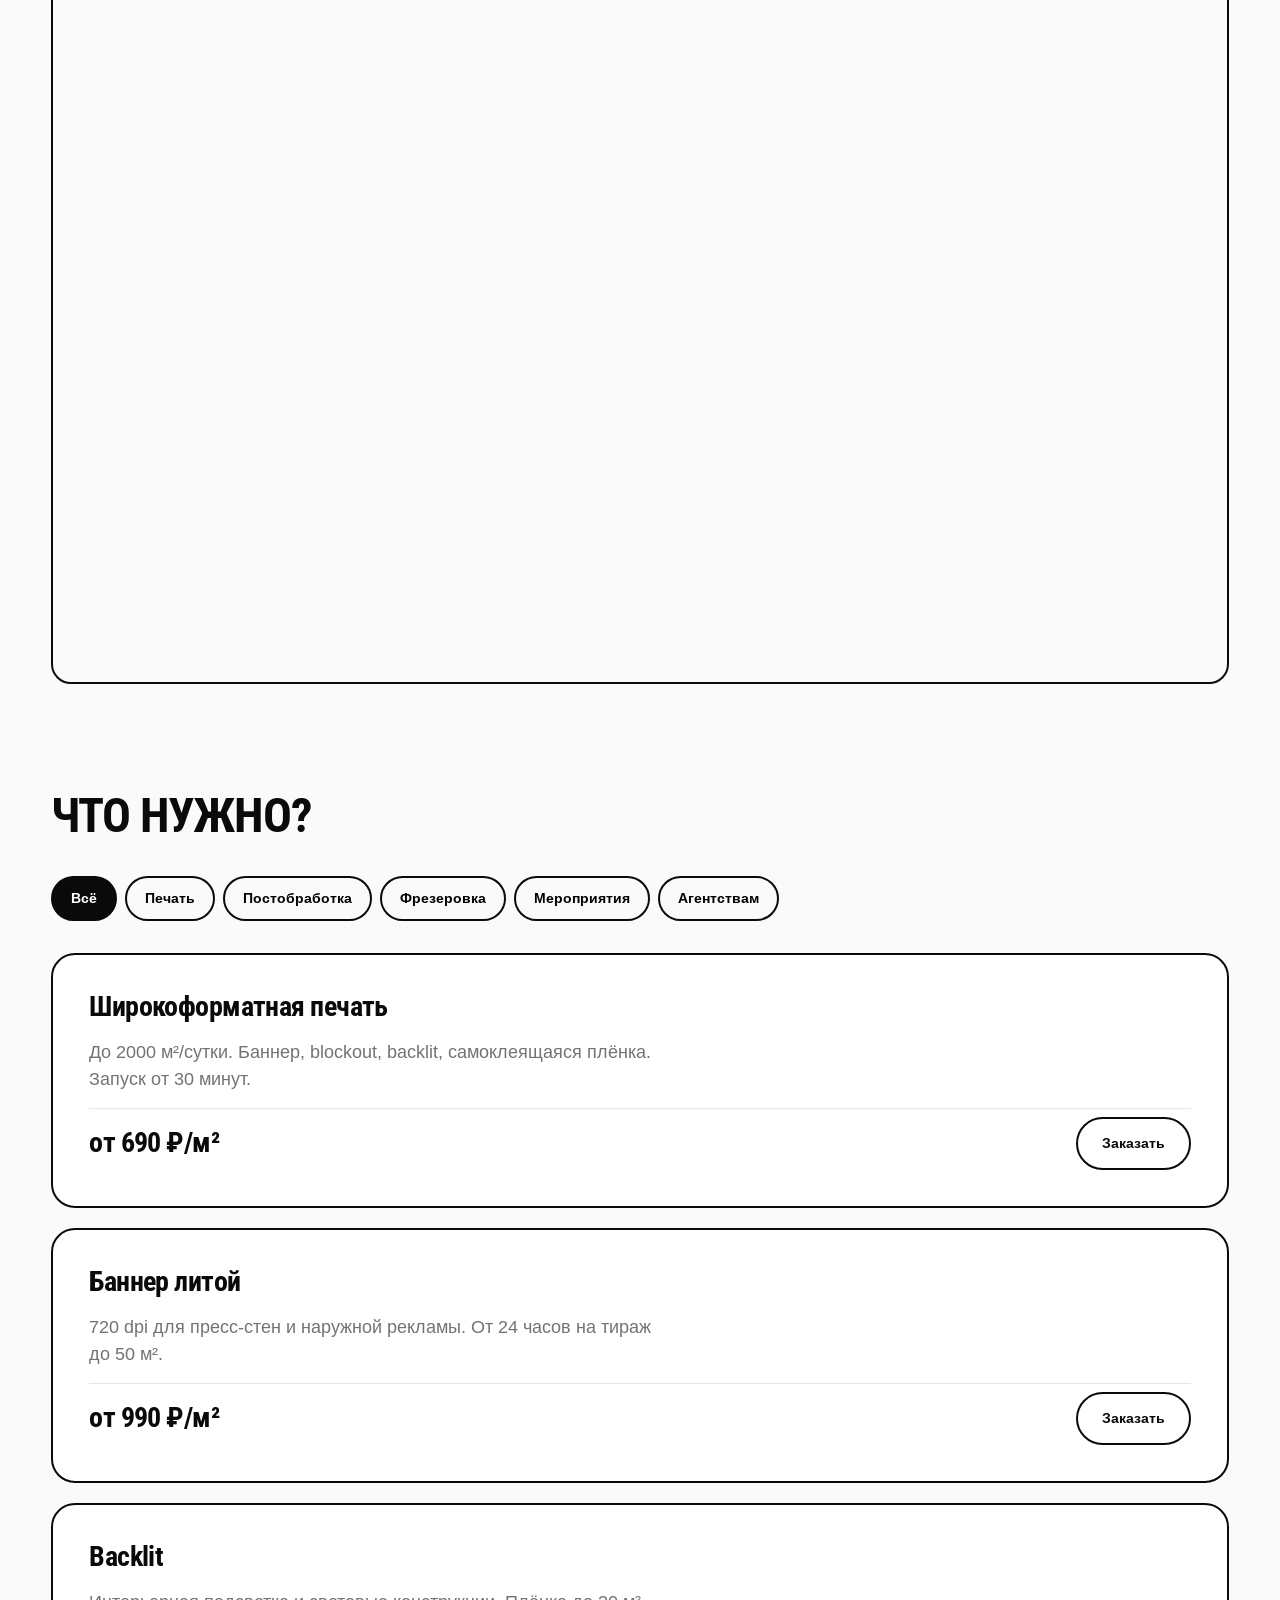
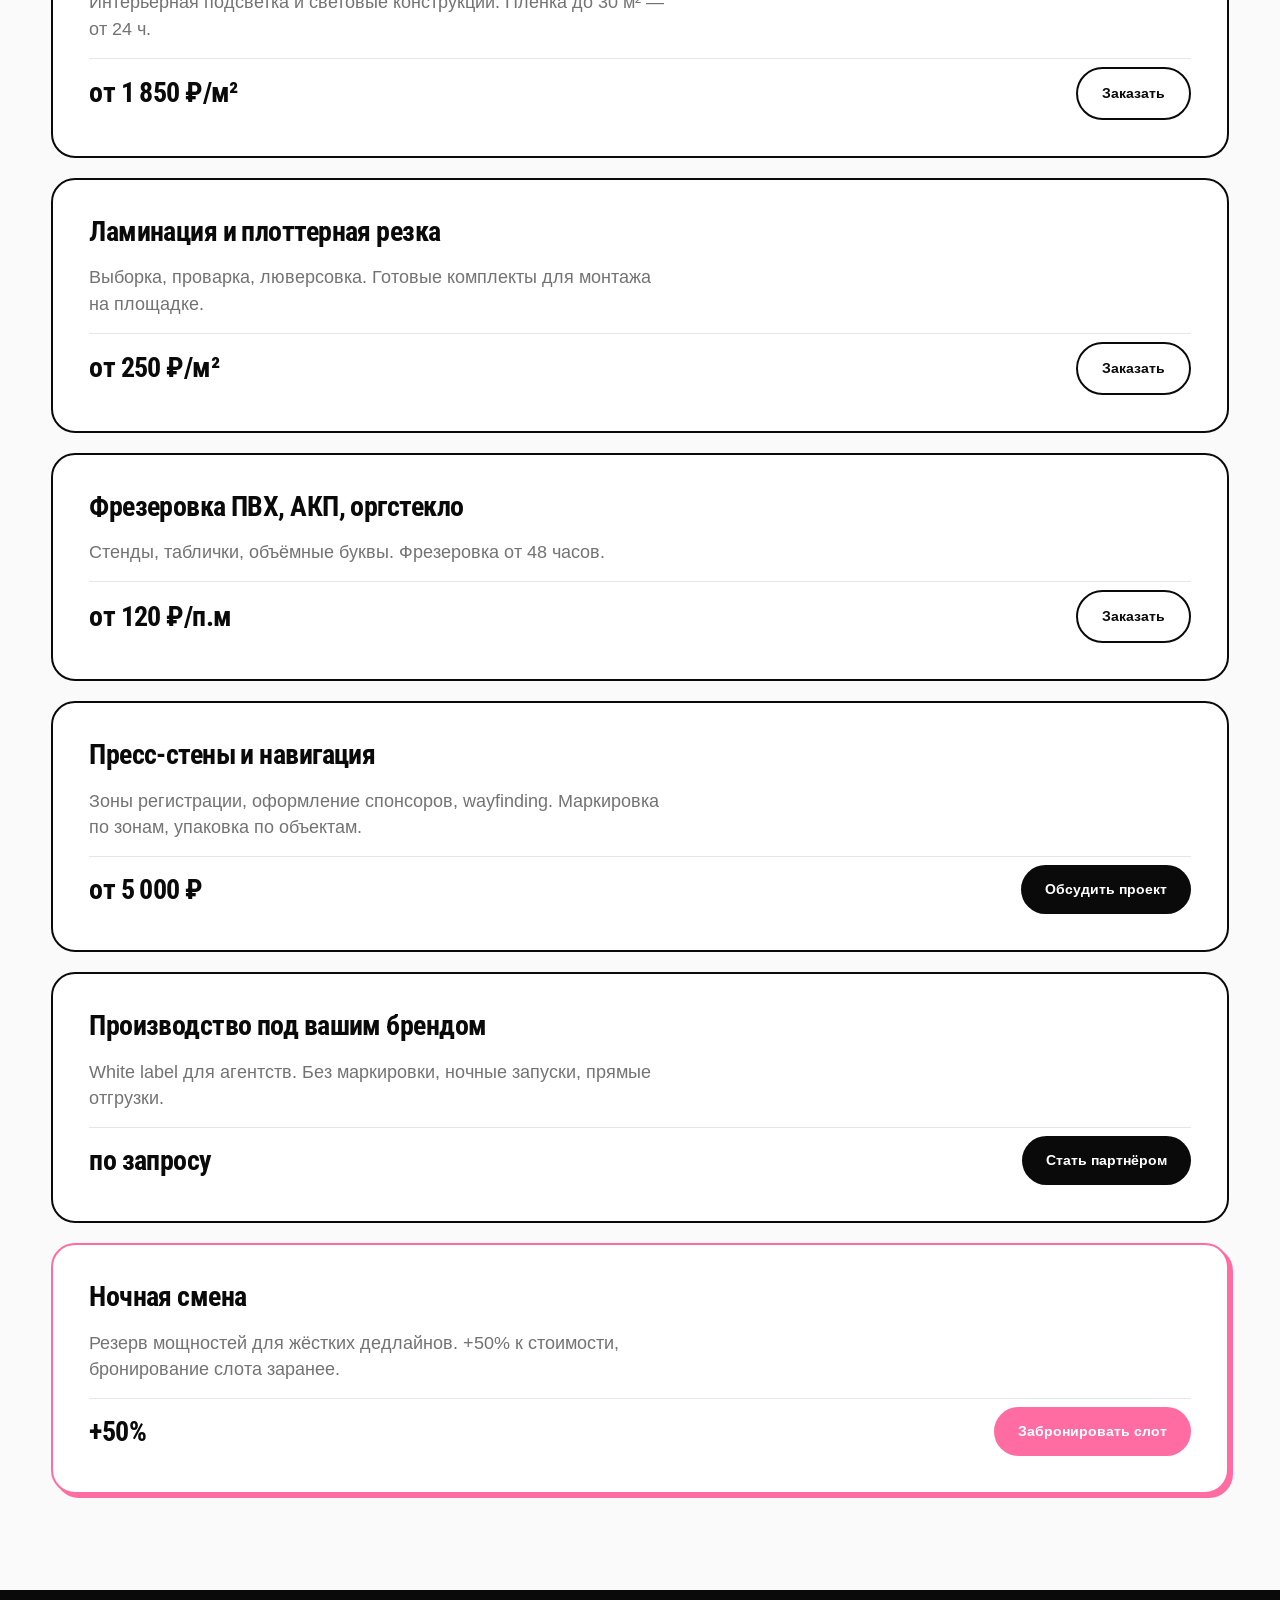
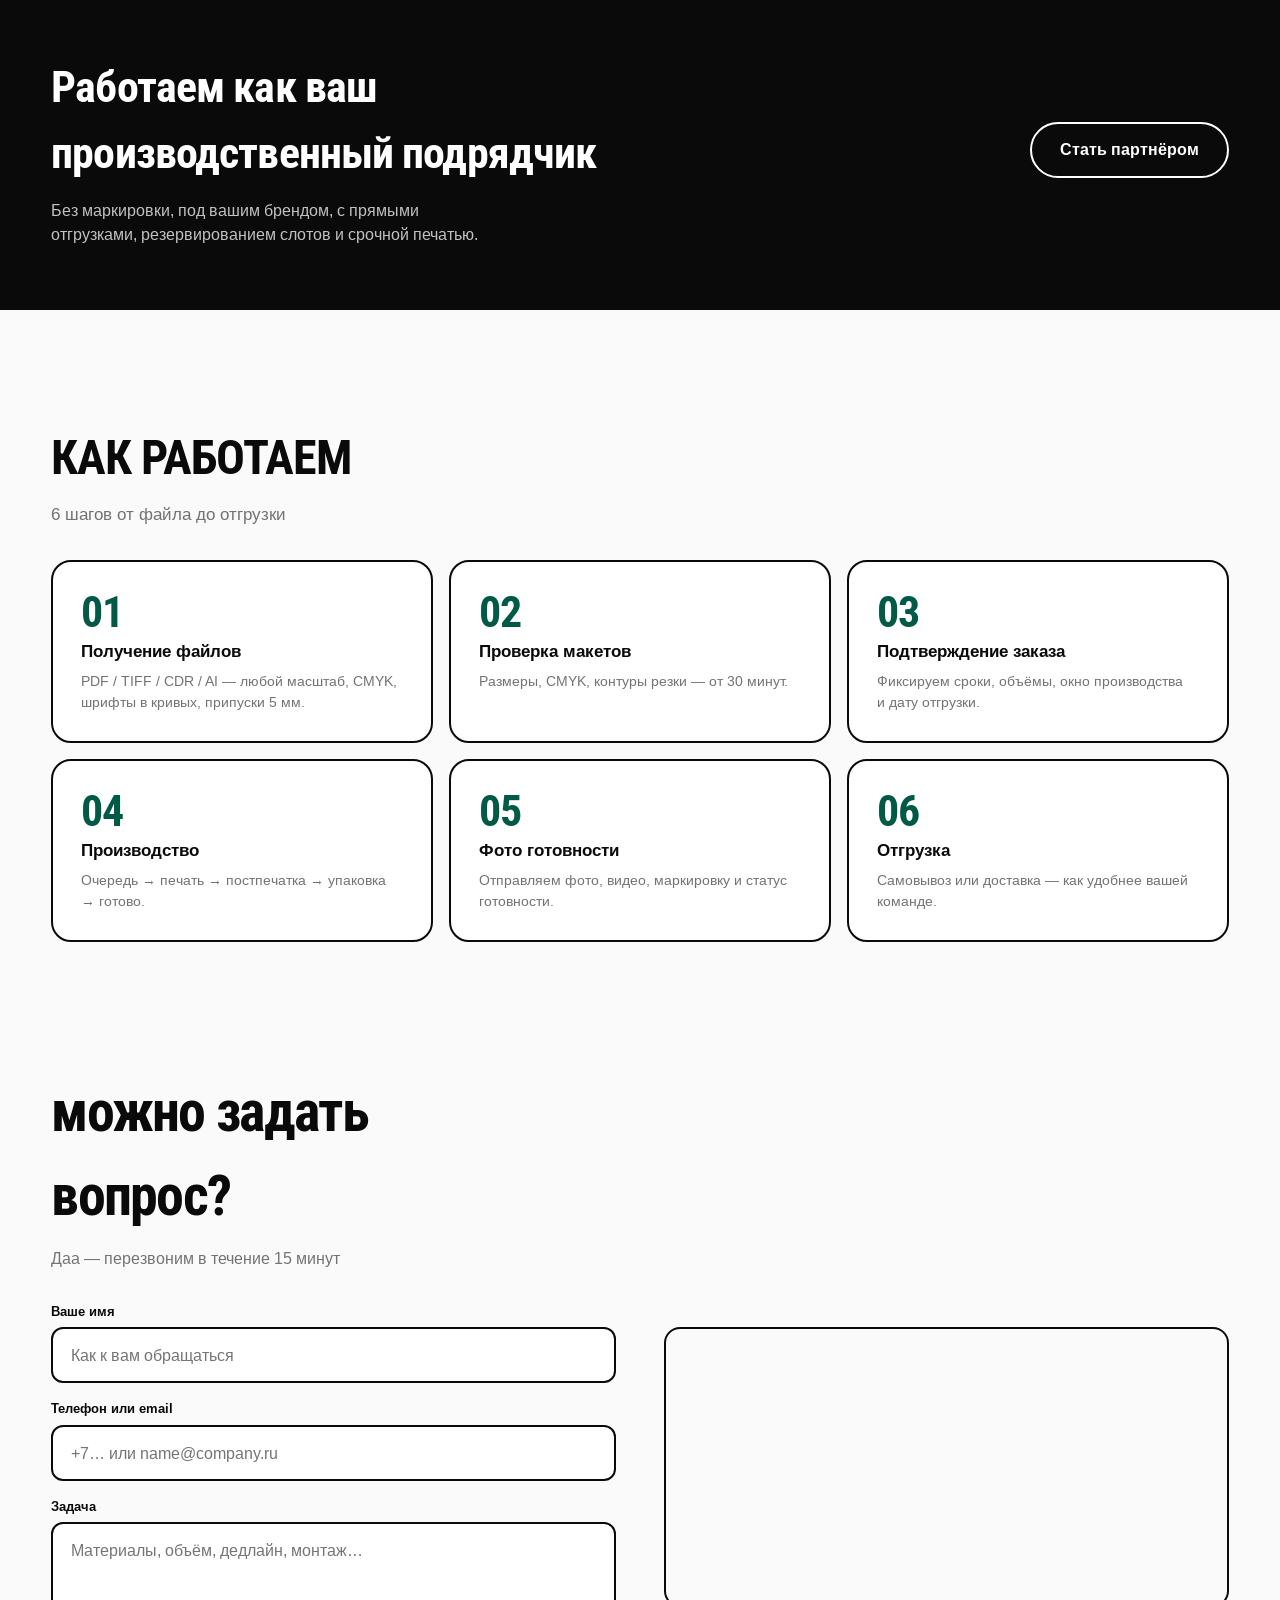
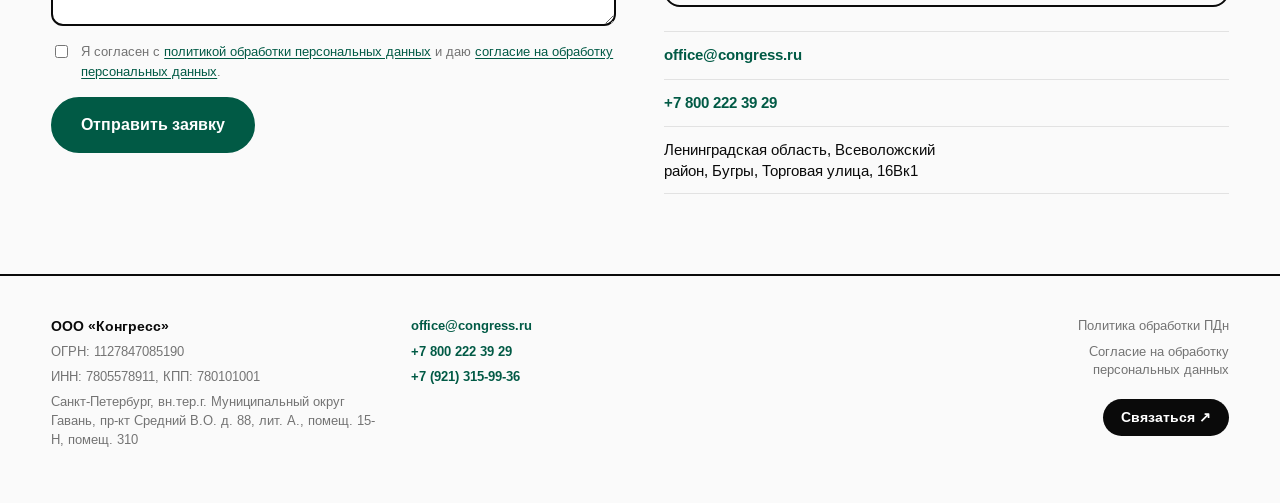
==== commit a513a0cc: "Оставить единый вариант V3 как основной сайт. Удалены Bento, variants и переключатель; обновлены хир" ====
--- a/index.html
+++ b/index.html
@@ -8,585 +8,305 @@
   <link rel="stylesheet" href="styles.css">
 </head>
 <body>
-  <div class="page-grid" aria-hidden="true"></div>
-
   <header class="header" id="top">
     <div class="shell header__inner">
-      <a href="#top" class="header__logo" aria-label="Конгресс — на главную">
-        <img src="assets/brand/logo.svg" alt="Конгресс" width="160" height="29">
+      <a href="#top" class="header__brand" aria-label="Конгресс — на главную">
+        <img src="assets/brand/logo.svg" alt="Конгресс" width="140" height="25">
       </a>
       <nav class="header__nav" aria-label="Основная навигация">
-        <a href="#about">О производстве</a>
-        <a href="#capabilities">Услуги</a>
-        <a href="#pricing">Цены</a>
+        <a href="#offers">Услуги</a>
         <a href="#process">Процесс</a>
-        <a href="#contacts">Контакты</a>
+        <a href="#contact">Контакты</a>
       </nav>
-      <a href="#contact" class="header__cta">Связаться</a>
-      <button class="burger" type="button" aria-label="Открыть меню" aria-expanded="false">
-        <span></span><span></span>
-      </button>
+      <div class="header__actions">
+        <a href="#contact" class="header__cta">Связаться ↗</a>
+        <button class="burger" type="button" aria-label="Открыть меню" aria-expanded="false">
+          <span></span><span></span>
+        </button>
+      </div>
     </div>
   </header>
 
   <div class="mobile-menu" hidden>
     <nav aria-label="Мобильная навигация">
-      <a href="#about">О производстве</a>
-      <a href="#capabilities">Услуги</a>
-      <a href="#pricing">Цены</a>
+      <a href="#offers">Услуги</a>
       <a href="#process">Процесс</a>
-      <a href="#contacts">Контакты</a>
+      <a href="#contact">Контакты</a>
     </nav>
   </div>
 
   <main>
-    <section class="hero">
-      <div class="shell hero__layout reveal">
-        <div class="hero__copy">
-          <p class="label">Производственный подряд</p>
-          <h1 class="display">
-            <span>Срочная</span>
-            <span class="display__line">
-              <span class="display__word display__word--sticker">широкоформатная
-                <span class="hero__sticker">
-                  <span class="hero__sticker-body">
-                    <span class="hero__sticker-text">
-                      <span class="hero__sticker-line">Печать до&nbsp;2000&nbsp;м²/сутки, ночные смены,</span>
-                      <span class="hero__sticker-line">производство под&nbsp;вашим брендом и&nbsp;подготовка под&nbsp;монтаж.</span>
-                    </span>
-                  </span>
-                </span>
-              </span>
-            </span>
-            <span>печать <span class="display__accent">и&nbsp;рекламная</span> полиграфия</span>
-          </h1>
-        </div>
-        <div class="hero__decor" aria-hidden="true">
-          <div class="hero__arrow-wrap">
-            <img class="hero__arrow" src="assets/brand/arrow-green.svg" alt="">
+    <section class="hero hero--screen" id="top">
+      <div class="shell hero__shell">
+        <div class="hero__grid">
+          <div class="hero__main">
+            <h1 class="hero__display">
+              <span class="hero__line"><span class="hero__green">Срочная</span></span>
+              <span class="hero__line hero__line--mid">широкоформатная</span>
+              <span class="hero__line hero__line--bottom"><span class="hero__green">печать</span></span>
+              <span class="hero__line hero__line--bottom">и&nbsp;<span class="hero__green">полиграфия</span></span>
+            </h1>
           </div>
-        </div>
-      </div>
-    </section>
-
-    <section class="section" id="about">
-      <div class="shell">
-        <div class="section-head reveal">
-          <p class="label">О производстве</p>
-          <h2>Работаем там, где&nbsp;дедлайн не&nbsp;переносится</h2>
-          <p class="lead">Мы&nbsp;— производственное направление «Конгресс»: широкоформатная печать, постпечатная обработка, фрезеровка и&nbsp;подготовка продукции под&nbsp;монтаж. Знаем специфику мероприятий&nbsp;— от&nbsp;пресс-стен до&nbsp;зон регистрации и&nbsp;оформления спонсоров.</p>
-        </div>
-        <div class="rows reveal">
-          <article class="row-item">
-            <span class="row-item__mark brand-arrow" aria-hidden="true">
-              <img src="assets/brand/arrow-green.svg" alt="">
-            </span>
-            <div>
-              <h3>Опыт мероприятий</h3>
-              <p>Жёсткие дедлайны, когда до&nbsp;открытия остаются часы, а&nbsp;не&nbsp;дни. На&nbsp;площадке нет права на&nbsp;ошибку.</p>
-            </div>
-          </article>
-          <article class="row-item">
-            <span class="row-item__mark brand-arrow" aria-hidden="true">
-              <img src="assets/brand/arrow-green.svg" alt="">
-            </span>
-            <div>
-              <h3>Параллельные потоки</h3>
-              <p>До&nbsp;2000&nbsp;м² печати в&nbsp;сутки, прямая доставка, работа в&nbsp;выходные и&nbsp;ночью&nbsp;— по&nbsp;договорённости заранее.</p>
-            </div>
-          </article>
-          <article class="row-item">
-            <span class="row-item__mark brand-arrow" aria-hidden="true">
-              <img src="assets/brand/arrow-green.svg" alt="">
-            </span>
-            <div>
-              <h3>Готовность к&nbsp;монтажу</h3>
-              <p>Маркировка по&nbsp;зонам, упаковка по&nbsp;объектам, сборка комплектов&nbsp;— продукция приезжает готовой к&nbsp;монтажу.</p>
-            </div>
-          </article>
-        </div>
-      </div>
-    </section>
-
-    <section class="section section--alt" id="directions">
-      <div class="shell">
-        <div class="section-head section-head--compact reveal">
-          <p class="label">Направления</p>
-          <h2>Кому и&nbsp;что производим</h2>
-        </div>
-        <div class="rows reveal">
-          <a class="row-item row-item--link" href="#contact">
-            <span class="row-item__index">01</span>
-            <div>
-              <h3>Для агентств</h3>
-              <p>Под вашим брендом · срочные проекты · ночные запуски · без&nbsp;маркировки</p>
-            </div>
-            <span class="row-item__arrow brand-arrow brand-arrow--swap" aria-hidden="true">
-              <img class="brand-arrow__green" src="assets/brand/arrow-green.svg" alt="">
-              <img class="brand-arrow__white" src="assets/brand/arrow-white.svg" alt="">
-            </span>
-          </a>
-          <a class="row-item row-item--link row-item--active" href="#contact">
-            <span class="row-item__index">02</span>
-            <div>
-              <h3>Для мероприятий</h3>
-              <p>Пресс-стены · зоны регистрации · оформление спонсоров · навигация</p>
-            </div>
-            <span class="row-item__arrow brand-arrow brand-arrow--swap" aria-hidden="true">
-              <img class="brand-arrow__green" src="assets/brand/arrow-green.svg" alt="">
-              <img class="brand-arrow__white" src="assets/brand/arrow-white.svg" alt="">
-            </span>
-          </a>
-          <a class="row-item row-item--link" href="#contact">
-            <span class="row-item__index">03</span>
-            <div>
-              <h3>Для монтажных команд</h3>
-              <p>Монтажные комплекты · маркировка по&nbsp;зонам · упаковка по&nbsp;объектам</p>
-            </div>
-            <span class="row-item__arrow brand-arrow brand-arrow--swap" aria-hidden="true">
-              <img class="brand-arrow__green" src="assets/brand/arrow-green.svg" alt="">
-              <img class="brand-arrow__white" src="assets/brand/arrow-white.svg" alt="">
-            </span>
-          </a>
-        </div>
-      </div>
-    </section>
-
-    <section class="section" id="capabilities">
-      <div class="capabilities-curtain-scene">
-        <div class="capabilities-curtain-scene__sticky">
-          <div class="shell">
-            <div class="section-head reveal">
-              <p class="label">Мощности</p>
-              <h2>Оборудование и&nbsp;возможности</h2>
-              <p class="lead">Полный цикл на&nbsp;собственной площадке: от&nbsp;макета до&nbsp;упакованного комплекта на&nbsp;отгрузку.</p>
+          <div class="hero__decor" aria-hidden="true">
+            <div class="hero__arrow-wrap">
+              <img class="hero__arrow" src="assets/brand/arrow-pink.svg" alt="">
             </div>
           </div>
-        </div>
-        <div class="section-video-strip">
-          <video
-            class="section-video-strip__player"
-            muted
-            loop
-            playsinline
-            preload="auto"
-            aria-label="Видео производства: широкоформатная печать и плоттер">
-            <source src="assets/video/production-vol-2.mov" type="video/quicktime">
-            <source src="assets/video/production-vol-2.mov" type="video/mp4">
-          </video>
-        </div>
-        <div class="shell capabilities-curtain-scene__content">
-          <div class="capability-board reveal">
-            <div class="capability-board__grid">
-              <div class="capability-board__col">
-                <p class="label">Услуги</p>
-                <ul class="capability-services">
-                  <li>
-                    <button type="button" class="capability-services__item" data-tab="print">
-                      <span class="capability-services__index" aria-hidden="true">01</span>
-                      <span class="capability-services__text">Широкоформатная печать</span>
-                    </button>
-                  </li>
-                  <li>
-                    <button type="button" class="capability-services__item" data-tab="post">
-                      <span class="capability-services__index" aria-hidden="true">02</span>
-                      <span class="capability-services__text">Ламинация</span>
-                    </button>
-                  </li>
-                  <li>
-                    <button type="button" class="capability-services__item" data-tab="post">
-                      <span class="capability-services__index" aria-hidden="true">03</span>
-                      <span class="capability-services__text">Плоттерная резка</span>
-                    </button>
-                  </li>
-                  <li>
-                    <button type="button" class="capability-services__item" data-tab="cnc">
-                      <span class="capability-services__index" aria-hidden="true">04</span>
-                      <span class="capability-services__text">Фрезеровка</span>
-                    </button>
-                  </li>
-                  <li>
-                    <button type="button" class="capability-services__item" data-tab="post">
-                      <span class="capability-services__index" aria-hidden="true">05</span>
-                      <span class="capability-services__text">Постпечатная обработка</span>
-                    </button>
-                  </li>
-                </ul>
-              </div>
-              <div class="capability-board__col">
-                <p class="label">Сроки</p>
-                <div class="capability-bento">
-                  <article class="capability-bento__cell capability-bento__cell--hero">
-                    <span class="capability-bento__value">30–60&nbsp;мин</span>
-                    <span class="capability-bento__thesis">Запуск в&nbsp;работу</span>
-                  </article>
-                  <article class="capability-bento__cell">
-                    <span class="capability-bento__value">от&nbsp;24&nbsp;ч</span>
-                    <span class="capability-bento__thesis">Баннер до&nbsp;50&nbsp;м²</span>
-                  </article>
-                  <article class="capability-bento__cell">
-                    <span class="capability-bento__value">24&nbsp;ч</span>
-                    <span class="capability-bento__thesis">Плёнка до&nbsp;30&nbsp;м²</span>
-                  </article>
-                  <article class="capability-bento__cell capability-bento__cell--accent">
-                    <span class="capability-bento__value">от&nbsp;48&nbsp;ч</span>
-                    <span class="capability-bento__thesis">Фрезеровка</span>
-                  </article>
-                </div>
-              </div>
-            </div>
-            <div class="capability-night">
-              <p class="capability-night__title">Ночная поддержка мероприятий</p>
-              <p class="capability-night__desc">Ночное производство и&nbsp;резерв мощностей для&nbsp;жёстких дедлайнов</p>
-            </div>
+          <div class="hero__foot">
+            <a href="#stats" class="hero__go" aria-label="Перейти к показателям">поехали ↙</a>
           </div>
         </div>
       </div>
     </section>
 
-    <section class="section section--alt" id="pricing">
+    <section class="stats-screen" id="stats" aria-label="Показатели производства">
+      <div class="shell stats-screen__inner">
+        <div class="stats-bento">
+          <article class="bento-card bento-card--green bento-card--stat-hero stat-card" data-stat="0">
+            <p class="bento-card__stat">2000<span class="bento-card__unit">м²</span></p>
+            <p class="bento-card__stat-label">печати в&nbsp;сутки</p>
+          </article>
+          <article class="bento-card stat-card" data-stat="1">
+            <p class="bento-card__stat">15<span class="bento-card__unit">мин</span></p>
+            <p class="bento-card__stat-label">ответ на&nbsp;заявку</p>
+          </article>
+          <article class="bento-card bento-card--pink stat-card" data-stat="2">
+            <p class="bento-card__stat">24/7</p>
+            <p class="bento-card__stat-label">ночные смены по&nbsp;договорённости</p>
+          </article>
+          <article class="bento-card bento-card--wide stat-card" data-stat="3">
+            <p class="bento-card__stat"><span class="bento-card__range">30<span class="bento-card__sep">–</span>60<span class="bento-card__unit">мин</span></span></p>
+            <p class="bento-card__stat-label">запуск в&nbsp;работу</p>
+          </article>
+        </div>
+      </div>
+    </section>
+
+    <div class="shell">
+      <div class="video-strip reveal">
+        <video class="section-video-strip__player" muted loop playsinline preload="auto" aria-label="Видео производства">
+          <source src="assets/video/production-vol-2.mov" type="video/quicktime">
+          <source src="assets/video/production-vol-2.mov" type="video/mp4">
+        </video>
+      </div>
+    </div>
+
+    <section class="filter-section" id="offers">
       <div class="shell">
-        <div class="section-head reveal">
-          <p class="label">Цены</p>
-          <h2>Прозрачные цены</h2>
-          <p class="lead">Минимальный заказ&nbsp;— 5&nbsp;000&nbsp;₽. Срочный запуск +30%, ночная работа +50%.</p>
-        </div>
-
-        <div class="tabs reveal" role="tablist" aria-label="Категории цен">
-          <button class="tabs__btn is-active" role="tab" aria-selected="true" data-tab="print">Печать</button>
-          <button class="tabs__btn" role="tab" aria-selected="false" data-tab="post">Постобработка</button>
-          <button class="tabs__btn" role="tab" aria-selected="false" data-tab="cnc">Фрезеровка</button>
-        </div>
-
-        <div class="tab-panel is-active reveal" data-panel="print">
-          <div class="price-list">
-            <article class="price-list__row">
-              <div class="price-list__info">
-                <p class="price-list__name">Баннер 440 г</p>
-                <p class="price-list__meta">720 dpi</p>
-              </div>
-              <p class="price-list__price"><span class="price-list__from">от</span> 690 <span class="price-list__unit">₽/м²</span></p>
-            </article>
-            <article class="price-list__row">
-              <div class="price-list__info">
-                <p class="price-list__name">Баннер литой</p>
-                <p class="price-list__meta">premium</p>
-              </div>
-              <p class="price-list__price"><span class="price-list__from">от</span> 990 <span class="price-list__unit">₽/м²</span></p>
-            </article>
-            <article class="price-list__row">
-              <div class="price-list__info">
-                <p class="price-list__name">Blockout</p>
-                <p class="price-list__meta">premium</p>
-              </div>
-              <p class="price-list__price"><span class="price-list__from">от</span> 1&nbsp;450 <span class="price-list__unit">₽/м²</span></p>
-            </article>
-            <article class="price-list__row">
-              <div class="price-list__info">
-                <p class="price-list__name">Backlit</p>
-                <p class="price-list__meta">интерьер</p>
-              </div>
-              <p class="price-list__price"><span class="price-list__from">от</span> 1&nbsp;850 <span class="price-list__unit">₽/м²</span></p>
-            </article>
-            <article class="price-list__row">
-              <div class="price-list__info">
-                <p class="price-list__name">Самоклеящаяся плёнка</p>
-                <p class="price-list__meta">интерьер</p>
-              </div>
-              <p class="price-list__price"><span class="price-list__from">от</span> 1&nbsp;150 <span class="price-list__unit">₽/м²</span></p>
-            </article>
-            <article class="price-list__row">
-              <div class="price-list__info">
-                <p class="price-list__name">Перфорированная плёнка OWV</p>
-              </div>
-              <p class="price-list__price"><span class="price-list__from">от</span> 1&nbsp;650 <span class="price-list__unit">₽/м²</span></p>
-            </article>
-            <article class="price-list__row">
-              <div class="price-list__info">
-                <p class="price-list__name">Постерная бумага 200 г</p>
-              </div>
-              <p class="price-list__price"><span class="price-list__from">от</span> 850 <span class="price-list__unit">₽/м²</span></p>
-            </article>
-          </div>
-        </div>
-
-        <div class="tab-panel" data-panel="post" hidden>
-          <div class="price-list">
-            <article class="price-list__row">
-              <div class="price-list__info">
-                <p class="price-list__name">Ламинация</p>
-              </div>
-              <p class="price-list__price"><span class="price-list__from">от</span> 290 <span class="price-list__unit">₽/м²</span></p>
-            </article>
-            <article class="price-list__row">
-              <div class="price-list__info">
-                <p class="price-list__name">Выборка</p>
-              </div>
-              <p class="price-list__price"><span class="price-list__from">от</span> 390 <span class="price-list__unit">₽/м²</span></p>
-            </article>
-            <article class="price-list__row">
-              <div class="price-list__info">
-                <p class="price-list__name">Плоттерная резка</p>
-              </div>
-              <p class="price-list__price"><span class="price-list__from">от</span> 250 <span class="price-list__unit">₽/м²</span></p>
-            </article>
-            <article class="price-list__row">
-              <div class="price-list__info">
-                <p class="price-list__name">Проварка баннера</p>
-              </div>
-              <p class="price-list__price"><span class="price-list__from">от</span> 110 <span class="price-list__unit">₽/п.м</span></p>
-            </article>
-            <article class="price-list__row">
-              <div class="price-list__info">
-                <p class="price-list__name">Люверсовка баннера</p>
-              </div>
-              <p class="price-list__price"><span class="price-list__from">от</span> 110 <span class="price-list__unit">₽/п.м</span></p>
-            </article>
-            <article class="price-list__row">
-              <div class="price-list__info">
-                <p class="price-list__name">Проклейка баннера</p>
-              </div>
-              <p class="price-list__price"><span class="price-list__from">от</span> 110 <span class="price-list__unit">₽/п.м</span></p>
-            </article>
-            <article class="price-list__row">
-              <div class="price-list__info">
-                <p class="price-list__name">Перенос на&nbsp;монтажную плёнку</p>
-              </div>
-              <p class="price-list__price"><span class="price-list__from">от</span> 180 <span class="price-list__unit">₽/м²</span></p>
-            </article>
-            <article class="price-list__row">
-              <div class="price-list__info">
-                <p class="price-list__name">Упаковка макетов по&nbsp;объектам</p>
-              </div>
-              <p class="price-list__price"><span class="price-list__from">от</span> 1&nbsp;500 <span class="price-list__unit">₽</span></p>
-            </article>
-          </div>
-        </div>
-
-        <div class="tab-panel" data-panel="cnc" hidden>
-          <div class="price-list">
-            <article class="price-list__row">
-              <div class="price-list__info">
-                <p class="price-list__name">ПВХ</p>
-                <p class="price-list__meta">до&nbsp;5&nbsp;мм</p>
-              </div>
-              <p class="price-list__price"><span class="price-list__from">от</span> 120 <span class="price-list__unit">₽/п.м</span></p>
-            </article>
-            <article class="price-list__row">
-              <div class="price-list__info">
-                <p class="price-list__name">ПВХ</p>
-                <p class="price-list__meta">6–10&nbsp;мм</p>
-              </div>
-              <p class="price-list__price"><span class="price-list__from">от</span> 180 <span class="price-list__unit">₽/п.м</span></p>
-            </article>
-            <article class="price-list__row">
-              <div class="price-list__info">
-                <p class="price-list__name">АКП</p>
-                <p class="price-list__meta">3–4&nbsp;мм</p>
-              </div>
-              <p class="price-list__price"><span class="price-list__from">от</span> 240 <span class="price-list__unit">₽/п.м</span></p>
-            </article>
-            <article class="price-list__row">
-              <div class="price-list__info">
-                <p class="price-list__name">Оргстекло</p>
-                <p class="price-list__meta">до&nbsp;10&nbsp;мм</p>
-              </div>
-              <p class="price-list__price"><span class="price-list__from">от</span> 290 <span class="price-list__unit">₽/п.м</span></p>
-            </article>
-            <article class="price-list__row">
-              <div class="price-list__info">
-                <p class="price-list__name">Фанера</p>
-                <p class="price-list__meta">до&nbsp;15&nbsp;мм</p>
-              </div>
-              <p class="price-list__price"><span class="price-list__from">от</span> 250 <span class="price-list__unit">₽/п.м</span></p>
-            </article>
-          </div>
-        </div>
-
-        <div class="notes-split reveal">
-          <article>
-            <h3>Почему с&nbsp;нами работают</h3>
-            <ul class="plain-list">
-              <li>Опыт мероприятий</li>
-              <li>Работа в&nbsp;жёстких дедлайнах</li>
-              <li>Процессы, готовые к&nbsp;монтажу</li>
-              <li>Высокая скорость запуска</li>
-              <li>Готовность к&nbsp;ночному производству</li>
-            </ul>
-          </article>
-          <article>
-            <h3>Не принимаем в&nbsp;работу</h3>
-            <ul class="plain-list plain-list--muted">
-              <li>Файлы без&nbsp;ТЗ</li>
-              <li>RGB-макеты</li>
-              <li>Правки после&nbsp;запуска</li>
-              <li>Неподготовленные контуры резки</li>
-              <li>Заказы без&nbsp;предоплаты</li>
-            </ul>
-          </article>
-        </div>
-      </div>
-    </section>
-
-    <section class="section section--process" id="process">
-      <div class="shell process-layout">
-        <div class="process-layout__side reveal">
-          <p class="label">Процесс</p>
-          <h2>Процесс работы</h2>
-          <p class="lead">6&nbsp;шагов от&nbsp;файла до&nbsp;отгрузки</p>
-        </div>
-        <div class="rows">
-          <article class="row-item reveal"><span class="row-item__index">01</span><div><h3>Получение файлов</h3><p>PDF / TIFF / CDR / AI&nbsp;— любой масштаб, CMYK, шрифты в&nbsp;кривых, припуски 5&nbsp;мм.</p></div></article>
-          <article class="row-item reveal"><span class="row-item__index">02</span><div><h3>Проверка макетов</h3><p>Размеры, CMYK, контуры резки&nbsp;— от&nbsp;30&nbsp;минут.</p></div></article>
-          <article class="row-item reveal"><span class="row-item__index">03</span><div><h3>Подтверждение заказа</h3><p>Фиксируем сроки, объёмы, окно производства и&nbsp;дату отгрузки.</p></div></article>
-          <article class="row-item reveal"><span class="row-item__index">04</span><div><h3>Производство</h3><p>Очередь → печать → постпечатка → упаковка → готово.</p></div></article>
-          <article class="row-item reveal"><span class="row-item__index">05</span><div><h3>Фото готовности</h3><p>Отправляем фото, видео, маркировку и&nbsp;статус готовности.</p></div></article>
-          <article class="row-item reveal"><span class="row-item__index">06</span><div><h3>Отгрузка</h3><p>Самовывоз или доставка&nbsp;— как удобнее вашей команде.</p></div></article>
-        </div>
-      </div>
-    </section>
-
-    <section class="band band--green reveal" id="whitelabel">
+        <h2 class="filter-section__title reveal">Что нужно?</h2>
+
+        <div class="chips reveal" role="tablist" aria-label="Категории услуг">
+          <button class="chip is-active" role="tab" aria-selected="true" data-filter="all">Всё</button>
+          <button class="chip" role="tab" aria-selected="false" data-filter="print">Печать</button>
+          <button class="chip" role="tab" aria-selected="false" data-filter="post">Постобработка</button>
+          <button class="chip" role="tab" aria-selected="false" data-filter="cnc">Фрезеровка</button>
+          <button class="chip" role="tab" aria-selected="false" data-filter="events">Мероприятия</button>
+          <button class="chip" role="tab" aria-selected="false" data-filter="agency">Агентствам</button>
+        </div>
+
+        <div class="channel-list reveal">
+          <article class="channel-card" data-category="print events">
+            <header class="channel-card__head">
+              <h3 class="channel-card__title">Широкоформатная печать</h3>
+            </header>
+            <p class="channel-card__desc">До&nbsp;2000&nbsp;м²/сутки. Баннер, blockout, backlit, самоклеящаяся плёнка. Запуск от&nbsp;30&nbsp;минут.</p>
+            <footer class="channel-card__foot">
+              <p class="channel-card__price">от&nbsp;690&nbsp;₽/м²</p>
+              <a href="#contact" class="channel-card__cta channel-card__cta--order">Заказать</a>
+            </footer>
+          </article>
+
+          <article class="channel-card" data-category="print">
+            <header class="channel-card__head">
+              <h3 class="channel-card__title">Баннер литой</h3>
+            </header>
+            <p class="channel-card__desc">720&nbsp;dpi для пресс-стен и&nbsp;наружной рекламы. От&nbsp;24&nbsp;часов на&nbsp;тираж до&nbsp;50&nbsp;м².</p>
+            <footer class="channel-card__foot">
+              <p class="channel-card__price">от&nbsp;990&nbsp;₽/м²</p>
+              <a href="#contact" class="channel-card__cta channel-card__cta--order">Заказать</a>
+            </footer>
+          </article>
+
+          <article class="channel-card" data-category="print">
+            <header class="channel-card__head">
+              <h3 class="channel-card__title">Backlit</h3>
+            </header>
+            <p class="channel-card__desc">Интерьерная подсветка и&nbsp;световые конструкции. Плёнка до&nbsp;30&nbsp;м² — от&nbsp;24&nbsp;ч.</p>
+            <footer class="channel-card__foot">
+              <p class="channel-card__price">от&nbsp;1&nbsp;850&nbsp;₽/м²</p>
+              <a href="#contact" class="channel-card__cta channel-card__cta--order">Заказать</a>
+            </footer>
+          </article>
+
+          <article class="channel-card" data-category="post events">
+            <header class="channel-card__head">
+              <h3 class="channel-card__title">Ламинация и&nbsp;плоттерная резка</h3>
+            </header>
+            <p class="channel-card__desc">Выборка, проварка, люверсовка. Готовые комплекты для монтажа на&nbsp;площадке.</p>
+            <footer class="channel-card__foot">
+              <p class="channel-card__price">от&nbsp;250&nbsp;₽/м²</p>
+              <a href="#contact" class="channel-card__cta channel-card__cta--order">Заказать</a>
+            </footer>
+          </article>
+
+          <article class="channel-card" data-category="cnc events">
+            <header class="channel-card__head">
+              <h3 class="channel-card__title">Фрезеровка ПВХ, АКП, оргстекло</h3>
+            </header>
+            <p class="channel-card__desc">Стенды, таблички, объёмные буквы. Фрезеровка от&nbsp;48&nbsp;часов.</p>
+            <footer class="channel-card__foot">
+              <p class="channel-card__price">от&nbsp;120&nbsp;₽/п.м</p>
+              <a href="#contact" class="channel-card__cta channel-card__cta--order">Заказать</a>
+            </footer>
+          </article>
+
+          <article class="channel-card" data-category="events">
+            <header class="channel-card__head">
+              <h3 class="channel-card__title">Пресс-стены и&nbsp;навигация</h3>
+            </header>
+            <p class="channel-card__desc">Зоны регистрации, оформление спонсоров, wayfinding. Маркировка по&nbsp;зонам, упаковка по&nbsp;объектам.</p>
+            <footer class="channel-card__foot">
+              <p class="channel-card__price">от&nbsp;5&nbsp;000&nbsp;₽</p>
+              <a href="#contact" class="channel-card__cta">Обсудить проект</a>
+            </footer>
+          </article>
+
+          <article class="channel-card" data-category="agency">
+            <header class="channel-card__head">
+              <h3 class="channel-card__title">Производство под вашим брендом</h3>
+            </header>
+            <p class="channel-card__desc">White label для агентств. Без маркировки, ночные запуски, прямые отгрузки.</p>
+            <footer class="channel-card__foot">
+              <p class="channel-card__price">по&nbsp;запросу</p>
+              <a href="#contact" class="channel-card__cta">Стать партнёром</a>
+            </footer>
+          </article>
+
+          <article class="channel-card channel-card--accent" data-category="print post cnc">
+            <header class="channel-card__head">
+              <h3 class="channel-card__title">Ночная смена</h3>
+            </header>
+            <p class="channel-card__desc">Резерв мощностей для жёстких дедлайнов. +50% к&nbsp;стоимости, бронирование слота заранее.</p>
+            <footer class="channel-card__foot">
+              <p class="channel-card__price">+50%</p>
+              <a href="#contact" class="channel-card__cta">Забронировать слот</a>
+            </footer>
+          </article>
+        </div>
+      </div>
+    </section>
+
+    <section class="band reveal">
       <div class="shell band__inner">
         <div>
-          <p class="label label--light">Производство под вашим брендом</p>
-          <h2>Работаем как&nbsp;ваш производственный подрядчик</h2>
-          <p>Без маркировки, под&nbsp;вашим брендом, с&nbsp;прямыми отгрузками, резервированием слотов, ночными сменами и&nbsp;срочной печатью.</p>
-        </div>
-        <a href="#contact" class="btn btn--white">Стать партнёром</a>
-      </div>
-    </section>
-
-    <section class="section section--contact" id="contact">
+          <h2>Работаем как ваш<br>производственный подрядчик</h2>
+          <p>Без маркировки, под вашим брендом, с прямыми отгрузками, резервированием слотов и срочной печатью.</p>
+        </div>
+        <a href="#contact" class="btn">Стать партнёром</a>
+      </div>
+    </section>
+
+    <section class="process-section" id="process">
       <div class="shell">
+        <div class="process-section__head reveal">
+          <h2 class="filter-section__title">Как работаем</h2>
+          <p class="process-section__sub">6&nbsp;шагов от&nbsp;файла до&nbsp;отгрузки</p>
+        </div>
+        <ol class="process-grid reveal">
+          <li class="process-step">
+            <span class="process-step__num">01</span>
+            <h3 class="process-step__title">Получение файлов</h3>
+            <p class="process-step__desc">PDF / TIFF / CDR / AI — любой масштаб, CMYK, шрифты в&nbsp;кривых, припуски 5&nbsp;мм.</p>
+          </li>
+          <li class="process-step">
+            <span class="process-step__num">02</span>
+            <h3 class="process-step__title">Проверка макетов</h3>
+            <p class="process-step__desc">Размеры, CMYK, контуры резки — от&nbsp;30&nbsp;минут.</p>
+          </li>
+          <li class="process-step">
+            <span class="process-step__num">03</span>
+            <h3 class="process-step__title">Подтверждение заказа</h3>
+            <p class="process-step__desc">Фиксируем сроки, объёмы, окно производства и&nbsp;дату отгрузки.</p>
+          </li>
+          <li class="process-step">
+            <span class="process-step__num">04</span>
+            <h3 class="process-step__title">Производство</h3>
+            <p class="process-step__desc">Очередь → печать → постпечатка → упаковка → готово.</p>
+          </li>
+          <li class="process-step">
+            <span class="process-step__num">05</span>
+            <h3 class="process-step__title">Фото готовности</h3>
+            <p class="process-step__desc">Отправляем фото, видео, маркировку и&nbsp;статус готовности.</p>
+          </li>
+          <li class="process-step">
+            <span class="process-step__num">06</span>
+            <h3 class="process-step__title">Отгрузка</h3>
+            <p class="process-step__desc">Самовывоз или доставка — как удобнее вашей команде.</p>
+          </li>
+        </ol>
+      </div>
+    </section>
+
+    <section class="contact-section" id="contact">
+      <div class="shell">
+        <h2 class="contact-section__title reveal">можно задать<br>вопрос?</h2>
+        <p class="contact-section__sub reveal">Даа — перезвоним в течение 15 минут</p>
         <div class="contact-layout reveal">
-          <div class="contact-copy">
-            <p class="label">Заявка</p>
-            <h2>Перезвоним в&nbsp;течение 15&nbsp;минут</h2>
-            <p class="lead">Оставьте контакты и&nbsp;краткое ТЗ&nbsp;— рассчитаем широкоформатную печать, плоттерную резку и&nbsp;сроки производства.</p>
-            <dl class="meta-list">
-              <div><dt>Форматы</dt><dd>PDF, TIFF, CDR, AI</dd></div>
-              <div><dt>Мин. заказ</dt><dd>5&nbsp;000&nbsp;₽</dd></div>
-              <div><dt>Цветопроба</dt><dd>от&nbsp;1&nbsp;200&nbsp;₽</dd></div>
-            </dl>
-          </div>
+          <aside class="contact-aside">
+            <div class="contact-map" aria-label="Карта проезда">
+              <script type="text/javascript" charset="utf-8" async src="https://api-maps.yandex.ru/services/constructor/1.0/js/?um=constructor%3A1746b4046381a3da9252e9c21d2ca10b14fe3e7195d48b9d3e990727415e5c77&amp;width=100%25&amp;height=280&amp;lang=ru_RU&amp;scroll=true"></script>
+            </div>
+            <div class="contact-details">
+              <ul class="contact-details__list">
+                <li>
+                  <a href="mailto:office@congress.ru">office@congress.ru</a>
+                </li>
+                <li>
+                  <a href="tel:+78002223929">+7&nbsp;800&nbsp;222&nbsp;39&nbsp;29</a>
+                </li>
+                <li>
+                  <p>Ленинградская область, Всеволожский район, Бугры, Торговая улица, 16Вк1</p>
+                </li>
+              </ul>
+            </div>
+          </aside>
           <form class="contact-form" id="contactForm">
-            <div class="contact-form__row">
-              <label class="field">
-                <span class="field__label">Ваше имя</span>
-                <input type="text" name="name" required placeholder="Как к&nbsp;вам обращаться">
-              </label>
-              <label class="field">
-                <span class="field__label">Телефон или email</span>
-                <input type="text" name="contact" required placeholder="+7… или name@company.ru">
-              </label>
-            </div>
-            <label class="field">
-              <span class="field__label">Компания</span>
-              <input type="text" name="company" placeholder="Необязательно">
-            </label>
-            <label class="field">
-              <span class="field__label">Задача</span>
-              <textarea name="message" rows="4" placeholder="Материалы, объём, дедлайн, монтаж…"></textarea>
-            </label>
-            <label class="field field--file">
-              <span class="field__label">Макет <span class="field__optional">необязательно</span></span>
-              <input type="file" name="file" accept=".pdf,.tiff,.tif,.ai,.cdr,.zip">
-            </label>
-            <label class="form-consent">
-              <input type="checkbox" name="consent" required>
-              <span>Я&nbsp;даю <a href="#">согласие</a> на&nbsp;обработку персональных данных и&nbsp;подтверждаю, что ознакомился(а) с&nbsp;<a href="#">политикой обработки персональных данных</a>.</span>
-            </label>
-            <div class="contact-form__actions">
-              <button type="submit" class="btn btn--green">Отправить заявку</button>
-            </div>
-            <p class="form-success" hidden>Спасибо! Заявка принята&nbsp;— мы&nbsp;свяжемся в&nbsp;течение 15&nbsp;минут.</p>
+            <label class="field"><span class="field__label">Ваше имя</span><input type="text" name="name" required placeholder="Как к вам обращаться"></label>
+            <label class="field"><span class="field__label">Телефон или email</span><input type="text" name="contact" required placeholder="+7… или name@company.ru"></label>
+            <label class="field"><span class="field__label">Задача</span><textarea name="message" rows="3" placeholder="Материалы, объём, дедлайн, монтаж…"></textarea></label>
+            <label class="form-consent"><input type="checkbox" name="consent" required><span>Я согласен с&nbsp;<a href="#">политикой обработки персональных данных</a> и&nbsp;даю&nbsp;<a href="#">согласие на обработку персональных данных</a>.</span></label>
+            <button type="submit" class="btn btn--green contact-form__submit">Отправить заявку</button>
+            <p class="form-success" hidden>Спасибо! Заявка принята — мы свяжемся в течение 15 минут.</p>
           </form>
         </div>
       </div>
-
-      <div class="contact-details-band" id="contacts">
-        <div class="shell">
-          <div class="contact-details reveal">
-          <div class="contact-details__info">
-            <p class="label">Контакты</p>
-            <ul class="contact-details__list">
-              <li>
-                <span class="contact-details__key">Почта</span>
-                <a href="mailto:office@congress.ru">office@congress.ru</a>
-              </li>
-              <li>
-                <span class="contact-details__key">Телефон</span>
-                <a href="tel:+78002223929">+7&nbsp;800&nbsp;222&nbsp;39&nbsp;29</a>
-              </li>
-              <li>
-                <span class="contact-details__key">Адрес</span>
-                <p>Ленинградская область, Всеволожский район, Бугры, Торговая улица, 16Вк1</p>
-              </li>
-            </ul>
-          </div>
-          <div class="contact-map" aria-label="Карта проезда">
-            <script type="text/javascript" charset="utf-8" async src="https://api-maps.yandex.ru/services/constructor/1.0/js/?um=constructor%3A1746b4046381a3da9252e9c21d2ca10b14fe3e7195d48b9d3e990727415e5c77&amp;width=100%25&amp;height=280&amp;lang=ru_RU&amp;scroll=true"></script>
-          </div>
-        </div>
-        </div>
-      </div>
     </section>
   </main>
 
   <footer class="footer">
-    <div class="shell">
-      <div class="footer__head">
-        <a href="#top" class="footer__logo" aria-label="Конгресс — на главную">
-          <img src="assets/brand/logo.svg" alt="Конгресс" width="140" height="25">
-        </a>
-        <nav class="footer__nav" aria-label="Навигация в подвале">
-          <a href="#capabilities">Услуги</a>
-          <a href="#pricing">Цены</a>
-          <a href="#contacts">Контакты</a>
-          <a href="#contact" class="btn btn--green footer__cta">Связаться</a>
+    <div class="shell footer__inner">
+      <div class="footer__col footer__col--info">
+        <p class="footer__company">ООО «Конгресс»</p>
+        <p>ОГРН: 1127847085190</p>
+        <p>ИНН: 7805578911, КПП: 780101001</p>
+        <p class="footer__address">Санкт-Петербург, вн.тер.г. Муниципальный округ Гавань, пр-кт Средний В.О. д.&nbsp;88, лит.&nbsp;А., помещ. 15-Н, помещ. 310</p>
+      </div>
+      <div class="footer__col footer__col--contacts">
+        <ul class="footer__contacts">
+          <li><a href="mailto:office@congress.ru">office@congress.ru</a></li>
+          <li><a href="tel:+78002223929">+7&nbsp;800&nbsp;222&nbsp;39&nbsp;29</a></li>
+          <li><a href="tel:+79213159936">+7&nbsp;(921)&nbsp;315-99-36</a></li>
+        </ul>
+      </div>
+      <div class="footer__col footer__col--actions">
+        <nav class="footer__legal" aria-label="Юридическая информация">
+          <a href="#">Политика обработки ПДн</a>
+          <a href="#">Согласие на обработку персональных данных</a>
         </nav>
-      </div>
-
-      <div class="footer__bottom">
-        <div class="footer__company">
-          <p class="footer__company-name">ООО «Конгресс»</p>
-          <p>ОГРН: 1127847085190</p>
-          <p>ИНН: 7805578911, КПП: 780101001</p>
-          <p>Санкт-Петербург, вн.тер.г. Муниципальный округ Гавань, пр-кт Средний В.О. д.&nbsp;88, лит.&nbsp;А., помещ.&nbsp;15-Н, помещ.&nbsp;310</p>
-          <p>
-            <a href="mailto:office@congress.ru">office@congress.ru</a><br>
-            <a href="tel:+78002223929">+7&nbsp;800&nbsp;222&nbsp;39&nbsp;29</a><br>
-            <a href="tel:+79213159936">+7&nbsp;(921)&nbsp;315-99-36</a>
-          </p>
-        </div>
-        <div class="footer__side">
-          <div class="footer__legal">
-            <a href="#">Политика обработки персональных данных</a>
-            <a href="#">Согласие на обработку персональных данных</a>
-          </div>
-          <a href="#top" class="footer__top">Наверх</a>
-        </div>
+        <a href="#contact" class="footer__cta">Связаться ↗</a>
       </div>
     </div>
   </footer>
-
-  <svg class="cursor-filters" aria-hidden="true" focusable="false">
-    <defs>
-      <filter id="cursor-goo">
-        <feGaussianBlur in="SourceGraphic" stdDeviation="5" result="blur"></feGaussianBlur>
-        <feColorMatrix in="blur" mode="matrix" values="1 0 0 0 0  0 1 0 0 0  0 0 1 0 0  0 0 0 18 -8" result="goo"></feColorMatrix>
-        <feComposite in="SourceGraphic" in2="goo" operator="atop"></feComposite>
-      </filter>
-    </defs>
-  </svg>
-
-  <nav class="variant-bar" aria-label="Выбор варианта дизайна" style="position:fixed;bottom:20px;left:50%;transform:translateX(-50%);z-index:200;display:flex;gap:6px;padding:6px;background:rgba(17,17,17,0.92);backdrop-filter:blur(12px);border-radius:999px;box-shadow:0 8px 32px rgba(0,0,0,0.2)">
-    <a href="index.html" style="padding:8px 16px;border-radius:999px;font-size:13px;font-weight:600;color:#fff;background:#015A45;text-decoration:none">Оригинал</a>
-    <a href="index-bento.html" style="padding:8px 16px;border-radius:999px;font-size:13px;font-weight:600;color:rgba(255,255,255,0.7);text-decoration:none">Bento</a>
-    <a href="index-vseti.html" style="padding:8px 16px;border-radius:999px;font-size:13px;font-weight:600;color:rgba(255,255,255,0.7);text-decoration:none">V3</a>
-    <a href="variants.html" style="padding:8px 16px;border-radius:999px;font-size:13px;font-weight:600;color:rgba(255,255,255,0.7);text-decoration:none">Все</a>
-  </nav>
 
   <script src="script.js"></script>
 </body>
--- a/styles.css
+++ b/styles.css
@@ -1,1700 +1,980 @@
-@font-face {
-  font-family: "Roboto Condensed";
-  src: url("assets/fonts/RobotoCondensed-VariableFont_wght.ttf") format("truetype");
-  font-weight: 100 900;
-  font-style: normal;
-  font-display: swap;
-}
-
-@font-face {
-  font-family: "Liberation Sans";
-  src: url("assets/fonts/LiberationSans-Regular.ttf") format("truetype");
-  font-weight: 400;
-  font-style: normal;
-  font-display: swap;
-}
-
-@font-face {
-  font-family: "Liberation Sans";
-  src: url("assets/fonts/LiberationSans-Bold.ttf") format("truetype");
-  font-weight: 700;
-  font-style: normal;
-  font-display: swap;
-}
+@import url('https://fonts.googleapis.com/css2?family=Roboto+Condensed:ital,wght@0,100..900;1,100..900&family=Arimo:ital,wght@0,400;0,700;1,400&display=swap');
 
 :root {
   --green: #015A45;
-  --green-dark: #034F3D;
-  --green-soft: rgba(1, 90, 69, 0.08);
-  --green-line: rgba(1, 90, 69, 0.2);
+  --green-bright: #0A7A5E;
   --pink: #FF6CA1;
-  --pink-dark: #E85A90;
-  --bg: #F6F6F6;
-  --bg-alt: #EFEFEF;
+  --bg: #FAFAFA;
+  --bg-dark: #0A0A0A;
   --surface: #FFFFFF;
-  --text: #111111;
-  --text-muted: #666666;
-  --line: rgba(17, 17, 17, 0.12);
-  --header-h: 72px;
-  --shell: min(1320px, calc(100% - 48px));
-  --font-display: "Roboto Condensed", "Arial Narrow", sans-serif;
-  --font-body: "Liberation Sans", Arial, sans-serif;
+  --text: #0A0A0A;
+  --text-muted: #737373;
+  --text-light: rgba(255,255,255,0.75);
+  --border: rgba(10, 10, 10, 0.1);
+  --header-h: 64px;
+  --page-gutter: clamp(20px, 4vw, 64px);
+  --content-max: 1440px;
+  --shell: min(var(--content-max), calc(100% - 2 * var(--page-gutter)));
+  --font-body: "Arimo", "Liberation Sans", Arial, sans-serif;
+  --font-display: "Roboto Condensed", Arial, sans-serif;
+  --font: var(--font-body);
   --ease: cubic-bezier(0.22, 1, 0.36, 1);
-}
-
-*,
-*::before,
-*::after {
-  box-sizing: border-box;
-}
-
-html {
-  scroll-behavior: smooth;
-}
-
+  --chip-radius: 999px;
+  --hero-h: calc(100svh - var(--header-h));
+  --hero-arrow-zone: 0px;
+  --hero-grid-gap: clamp(16px, 3vw, 40px);
+  --hero-arrow-shift: clamp(56px, 9vw, 140px);
+  --hero-type-scale: 1.38;
+  --field-label-offset: calc(13px * 1.5 + 6px);
+  --bento-gap: 16px;
+  --bento-radius: 24px;
+  --bento-shadow: 0 4px 24px rgba(0, 0, 0, 0.06);
+  --bento-shadow-hover: 0 12px 40px rgba(0, 0, 0, 0.1);
+}
+
+*, *::before, *::after { box-sizing: border-box; }
+html { scroll-behavior: smooth; }
 body {
   margin: 0;
   font-family: var(--font-body);
   font-size: 16px;
   color: var(--text);
   background: var(--bg);
-  line-height: 1.55;
+  line-height: 1.5;
   overflow-x: hidden;
-  text-wrap: pretty;
-}
-
-p,
-li,
-.lead,
-.stack-note,
-.form-note,
-.band p,
-.row-item p {
-  hyphens: auto;
-}
-
-h1,
-h2,
-h3,
-.display,
-.label {
-  hyphens: manual;
-}
-
-img {
-  display: block;
-  max-width: 100%;
-}
-
-a {
-  color: inherit;
-  text-decoration: none;
-}
-
-button,
-input,
-textarea {
-  font: inherit;
-}
-
-.shell {
-  width: var(--shell);
-  margin: 0 auto;
-}
-
-.page-grid {
-  position: fixed;
-  inset: 0;
-  pointer-events: none;
-  z-index: 0;
-  background:
-    linear-gradient(to right, transparent calc(50% - 660px), var(--green-line) calc(50% - 660px), var(--green-line) calc(50% - 659px), transparent calc(50% - 659px)),
-    linear-gradient(to right, transparent calc(50% + 659px), var(--green-line) calc(50% + 659px), var(--green-line) calc(50% + 660px), transparent calc(50% + 660px));
-  opacity: 0.7;
-}
-
-main,
-.header,
-.footer,
-.mobile-menu {
-  position: relative;
-  z-index: 1;
-}
-
-/* Header */
+}
+img { display: block; max-width: 100%; }
+a { color: inherit; text-decoration: none; }
+button, input, textarea { font: inherit; cursor: pointer; }
+.shell { width: var(--shell); margin: 0 auto; }
+
+/* Brand typography: Roboto Condensed — заголовки, Arimo (Liberation Sans) — текст */
+.hero__display,
+.hero__go,
+.bento-card__stat,
+.bento-card__unit,
+.bento-card__stat-unit,
+.bento-card__range,
+.filter-section__title,
+.channel-card__title,
+.channel-card__price,
+.band h2,
+.contact-section__title,
+.process-step__num {
+  font-family: var(--font-display);
+}
+
+/* Header — minimal like vseti */
 .header {
-  position: fixed;
-  inset: 0 0 auto;
+  position: sticky;
+  top: 0;
   z-index: 100;
   height: var(--header-h);
-  background: rgba(246, 246, 246, 0.9);
+  background: rgba(250, 250, 250, 0.9);
   backdrop-filter: blur(12px);
-  border-bottom: 1px solid var(--green-line);
-}
-
+  border-bottom: 1px solid var(--border);
+}
 .header__inner {
+  display: grid;
+  grid-template-columns: auto 1fr auto;
+  align-items: center;
+  gap: 24px;
   height: 100%;
+}
+.header__brand {
   display: flex;
   align-items: center;
-  justify-content: space-between;
+  justify-self: start;
+}
+.header__brand img {
+  width: clamp(120px, 14vw, 140px);
+  height: auto;
+}
+.header__nav {
+  display: none;
   gap: 24px;
-}
-
-.header__logo img {
-  height: 28px;
-  width: auto;
-}
-
-.header__nav {
-  display: flex;
-  gap: 28px;
-}
-
-.header__nav a {
-  font-size: 0.9rem;
-  color: var(--text-muted);
-  transition: color 0.25s ease;
-}
-
-.header__nav a:hover {
-  color: var(--green);
-}
-
+  font-size: 14px;
+  font-weight: 500;
+  justify-self: center;
+}
+.header__actions {
+  display: flex;
+  align-items: center;
+  gap: 16px;
+  justify-self: end;
+}
+.header__nav a:hover { opacity: 0.6; }
 .header__cta {
-  padding: 10px 18px;
-  border: 1px solid var(--green);
-  background: var(--green);
-  color: #fff;
-  font-size: 0.82rem;
-  font-weight: 700;
-  text-transform: uppercase;
-  letter-spacing: 0.06em;
-  transition: background 0.25s ease, color 0.25s ease;
-}
-
-.header__cta:hover {
-  background: transparent;
-  color: var(--green);
-}
-
+  padding: 8px 18px;
+  background: var(--text);
+  color: #fff;
+  border-radius: var(--chip-radius);
+  font-size: 14px;
+  font-weight: 600;
+  transition: transform 0.2s var(--ease);
+}
+.header__cta:hover { transform: scale(1.04); }
 .burger {
-  display: none;
-  width: 42px;
-  height: 42px;
-  border: 1px solid var(--line);
-  background: var(--surface);
-  position: relative;
-}
-
-.burger span {
-  position: absolute;
-  left: 12px;
-  right: 12px;
-  height: 1.5px;
-  background: var(--text);
-  transition: transform 0.3s ease, top 0.3s ease;
-}
-
-.burger span:first-child { top: 17px; }
-.burger span:last-child { top: 24px; }
-
-.burger.is-open span:first-child {
-  top: 20px;
-  transform: rotate(45deg);
-}
-
-.burger.is-open span:last-child {
-  top: 20px;
-  transform: rotate(-45deg);
-}
-
+  display: flex;
+  flex-direction: column;
+  gap: 5px;
+  background: none;
+  border: none;
+  padding: 8px;
+}
+.burger span { width: 22px; height: 2px; background: var(--text); }
 .mobile-menu {
   position: fixed;
-  inset: 0;
+  inset: var(--header-h) 0 0;
   z-index: 99;
-  background: rgba(246, 246, 246, 0.98);
-  backdrop-filter: blur(16px);
-  padding: calc(var(--header-h) + 32px) 32px 32px;
-}
-
-.mobile-menu nav {
-  display: flex;
-  flex-direction: column;
-  gap: 20px;
-}
-
-.mobile-menu a {
-  font-family: var(--font-display);
-  font-size: 1.4rem;
-  text-transform: uppercase;
-  color: var(--green-dark);
-}
-
-/* Typography */
-.label {
-  margin: 0 0 16px;
-  font-family: var(--font-body);
-  font-size: 0.72rem;
-  font-weight: 700;
-  letter-spacing: 0.16em;
-  text-transform: uppercase;
-  color: var(--green);
-}
-
-.label--light {
-  color: rgba(255, 255, 255, 0.72);
-}
-
-.display {
-  margin: 0 0 28px;
-  font-family: var(--font-display);
-  font-size: clamp(2.4rem, 7.5vw, 5.625rem);
-  line-height: 0.92;
-  letter-spacing: -0.02em;
-  font-weight: 400;
-  text-transform: uppercase;
-}
-
-.display span {
-  display: block;
-}
-
-.hero__copy {
+  background: var(--bg);
+  padding: 24px;
+}
+.mobile-menu nav { display: flex; flex-direction: column; gap: 16px; font-weight: 600; }
+@media (min-width: 768px) {
+  .header__nav { display: flex; }
+  .burger { display: none; }
+}
+@media (max-width: 767px) {
+  .header__inner {
+    grid-template-columns: 1fr auto;
+  }
+  .header__nav { display: none; }
+}
+
+/* Hero — 1 экран, oversized type (вписывается в viewport) */
+.hero--screen {
+  height: var(--hero-h);
+  min-height: var(--hero-h);
+  max-height: var(--hero-h);
+  display: flex;
+  background: var(--bg);
+  overflow: hidden;
+}
+.hero--screen .shell {
+  height: 100%;
+  container-type: inline-size;
+}
+.hero__shell {
+  height: 100%;
+  min-height: 0;
+}
+.hero__grid {
+  height: 100%;
+  width: 100%;
+  max-width: 100%;
+  display: grid;
+  grid-template-columns: minmax(0, 1fr);
+  grid-template-rows: minmax(0, 1fr) auto;
+  padding: clamp(8px, 1.5vh, 20px) 0 clamp(12px, 2vh, 24px);
+  gap: clamp(8px, 1.5vh, 16px);
+  overflow: hidden;
   position: relative;
-  overflow: visible;
-}
-
-.display__line--sticker {
-  position: relative;
-}
-
-.display__word {
-  position: relative;
-  display: inline-block;
-}
-
-.display__word--sticker {
-  white-space: nowrap;
-  isolation: isolate;
-}
-
-.display > span:first-child,
-.display > .display__line {
-  color: var(--green);
-}
-
-.hero__sticker {
-  position: absolute;
-  right: 0;
-  top: 0;
-  width: min(384px, 50.4vw);
-  max-width: min(384px, 50.4vw);
-  z-index: 2;
+}
+@media (min-width: 900px) {
+  :root {
+    --hero-arrow-zone: clamp(140px, 18vw, 220px);
+  }
+}
+.hero__main {
+  grid-column: 1;
+  grid-row: 1;
+  min-height: 0;
+  min-width: 0;
+  display: flex;
+  flex-direction: column;
+  justify-content: center;
+  overflow: hidden;
+}
+.hero__decor {
+  display: none;
   pointer-events: none;
-  white-space: normal;
-  transform: translate(14%, calc(-100% - 10px)) rotate(-2deg);
-  transform-origin: 100% 100%;
-  animation: stickerDrift 6.5s ease-in-out infinite;
-}
-
-.hero__sticker-body {
-  display: block;
+}
+@media (min-width: 900px) {
+  .hero__decor {
+    display: flex;
+    align-items: center;
+    justify-content: center;
+    position: absolute;
+    top: 50%;
+    left: calc(100% - (var(--hero-arrow-zone) + var(--hero-grid-gap)) / 2 - var(--hero-arrow-shift));
+    width: var(--hero-arrow-zone);
+    transform: translate(-50%, -50%);
+    z-index: 1;
+  }
+}
+.hero__arrow-wrap {
   width: 100%;
-  box-sizing: border-box;
-  padding: 14px 17px;
-  overflow: hidden;
-  background-color: var(--pink);
-  box-shadow: 0 10px 24px rgba(255, 108, 161, 0.28);
-}
-
-.hero__sticker-text {
-  display: grid;
-  gap: 7px;
-  max-width: 100%;
-  font-family: var(--font-body);
-  font-size: 0.82rem;
-  line-height: 1.3;
-  font-weight: 700;
-  letter-spacing: 0.05em;
-  text-transform: uppercase;
-  color: #fff;
-  text-shadow: 0 1px 8px rgba(0, 0, 0, 0.18);
-}
-
-.hero__sticker-line {
-  display: block;
-  max-width: 100%;
-  overflow-wrap: anywhere;
-  word-break: normal;
-}
-
-@keyframes stickerDrift {
-  0%, 100% {
-    transform: translate(18%, calc(-100% - 14px)) rotate(-2deg);
-  }
-  40% {
-    transform: translate(5%, calc(-100% + 4px)) rotate(-3deg);
-  }
-  75% {
-    transform: translate(12%, calc(-100% - 8px)) rotate(0deg);
-  }
-}
-
-.display__accent {
-  color: var(--green);
-}
-
-.display__nowrap {
-  white-space: nowrap;
-}
-
-.lead {
-  margin: 0;
-  max-width: 56ch;
-  font-size: 1.05rem;
-  color: var(--text-muted);
-}
-
-/* Hero */
-.hero {
-  min-height: 100vh;
-  padding-top: var(--header-h);
-  display: flex;
-  flex-direction: column;
-  justify-content: center;
-  border-bottom: 1px solid var(--line);
-}
-
-.hero__layout {
-  display: grid;
-  grid-template-columns: 1.1fr 0.9fr;
-  gap: 48px;
-  align-items: end;
-  padding: 72px 0 56px;
-}
-
-.hero__decor {
-  display: flex;
-  align-items: center;
-  justify-content: center;
-  min-height: 320px;
-}
-
-.hero__arrow-wrap {
-  width: min(260px, 44vw);
-  pointer-events: none;
+  max-width: 220px;
   animation: arrowDrift 5.5s ease-in-out infinite;
 }
-
 .hero__arrow {
   width: 100%;
   height: auto;
   display: block;
-}
-
+  opacity: 0.9;
+}
 @keyframes arrowDrift {
-  0%, 100% {
-    transform: translate(0, 0) rotate(0deg);
-  }
-  35% {
-    transform: translate(10px, -14px) rotate(5deg);
-  }
-  70% {
-    transform: translate(-6px, 8px) rotate(-3deg);
-  }
-}
-
-/* Sections */
-.section {
-  padding: 120px 0;
-  border-top: 1px solid var(--line);
-}
-
-.section--alt {
-  background: var(--bg-alt);
-}
-
-.section--contact {
-  padding-bottom: 0;
-}
-
-.section-head {
-  max-width: 760px;
-  margin-bottom: 56px;
-}
-
-.section-head .label {
-  margin-bottom: 16px;
-}
-
-.section-head h2 {
-  margin: 0 0 18px;
-  font-family: var(--font-display);
-  font-size: clamp(2rem, 4.5vw, 3.6rem);
-  line-height: 1.02;
+  0%, 100% { transform: translate(0, 0) rotate(0deg); }
+  35% { transform: translate(10px, -14px) rotate(5deg); }
+  70% { transform: translate(-6px, 8px) rotate(-3deg); }
+}
+.hero__foot {
+  grid-column: 1 / -1;
+  grid-row: 2;
+  display: flex;
+  align-items: flex-end;
+  justify-content: flex-end;
+  flex-shrink: 0;
+}
+.hero__label {
+  margin: 0 0 clamp(8px, 1.2vh, 16px);
+  font-family: var(--font-body);
+  font-size: clamp(0.65rem, 1.1vh, 0.75rem);
+  font-weight: 700;
+  letter-spacing: 0.2em;
+  text-transform: uppercase;
+  color: var(--green);
+  flex-shrink: 0;
+}
+.hero__display {
+  margin: 0;
+  flex: 1;
+  min-height: 0;
+  min-width: 0;
+  display: flex;
+  flex-direction: column;
+  justify-content: center;
+  font-size: clamp(
+    calc(1.75rem * var(--hero-type-scale)),
+    min(
+      calc(100cqw / 14.5 * var(--hero-type-scale)),
+      calc((var(--hero-h) - 10rem) / 3.04)
+    ),
+    calc(6.5rem * var(--hero-type-scale))
+  );
+  font-weight: 700;
+  line-height: 0.88;
   letter-spacing: -0.02em;
-  font-weight: 400;
   text-transform: uppercase;
-  max-width: 16ch;
-  color: var(--green-dark);
-}
-
-.section-head .lead {
-  max-width: 56ch;
-}
-
-.section-head--compact {
-  margin-bottom: 40px;
-}
-
-.section-head--compact h2 {
-  margin-bottom: 0;
-}
-
-#capabilities.section {
-  padding-top: 40px;
-}
-
-.capabilities-curtain-scene {
-  position: relative;
-}
-
-.capabilities-curtain-scene__sticky {
-  position: sticky;
-  top: var(--header-h);
-  z-index: 1;
-  min-height: calc(100vh - var(--header-h));
-  display: flex;
+  width: 100%;
+  max-width: 100%;
+}
+@media (min-width: 900px) {
+  .hero__display {
+    font-size: clamp(
+      calc(1.75rem * var(--hero-type-scale)),
+      min(
+        calc((100cqw - var(--hero-arrow-zone) - var(--hero-grid-gap)) / 14.5 * var(--hero-type-scale)),
+        calc((var(--hero-h) - 10rem) / 3.04)
+      ),
+      calc(6.5rem * var(--hero-type-scale))
+    );
+  }
+}
+.hero__line {
+  display: block;
+}
+@media (min-width: 768px) {
+  .hero__line { white-space: nowrap; }
+}
+.hero__line--mid { color: var(--text); }
+.hero__green { color: var(--green); }
+.hero__go {
+  display: inline-block;
+  font-size: clamp(1.35rem, min(4vw, 3.5vh), 2.75rem);
+  font-weight: 700;
+  line-height: 1;
+  letter-spacing: -0.02em;
+  color: var(--text-muted);
+  transition: color 0.2s var(--ease), transform 0.2s var(--ease);
+  white-space: nowrap;
+  flex-shrink: 0;
+}
+.hero__go:hover {
+  color: var(--text);
+  transform: translateY(4px);
+}
+
+/* Stats screen — bento grid */
+.stats-screen {
+  min-height: auto;
+  padding: clamp(32px, 6vh, 64px) 0 clamp(48px, 8vh, 80px);
+  background: var(--bg);
+  scroll-margin-top: var(--header-h);
+}
+.stats-screen__inner {
+  max-width: var(--shell);
+}
+.stats-bento {
+  display: grid;
+  grid-template-columns: 1fr;
+  gap: var(--bento-gap);
+}
+.bento-card {
+  background: var(--surface);
+  border-radius: var(--bento-radius);
+  padding: clamp(24px, 4vw, 36px);
+  box-shadow: var(--bento-shadow);
+  border: 1px solid var(--border);
+  transition:
+    transform 0.35s var(--ease),
+    box-shadow 0.35s var(--ease),
+    opacity 0.55s var(--ease);
+  overflow: hidden;
+  display: flex;
+  flex-direction: column;
+  justify-content: flex-end;
+  min-height: 160px;
+}
+.bento-card:hover {
+  transform: scale(1.01);
+  box-shadow: var(--bento-shadow-hover);
+}
+.bento-card--green {
+  background: var(--green);
+  color: #fff;
+  border-color: transparent;
+}
+.bento-card--pink {
+  background: linear-gradient(135deg, var(--pink) 0%, #ff8fb8 100%);
+  color: #fff;
+  border-color: transparent;
+}
+.bento-card__stat {
+  font-size: clamp(2.5rem, 6vw, 4.5rem);
+  font-weight: 700;
+  letter-spacing: -0.01em;
+  line-height: 1;
+  margin: 0;
+}
+.bento-card__sep {
+  margin: 0 0.14em;
+  letter-spacing: 0;
+}
+.bento-card__range {
+  white-space: nowrap;
+}
+.bento-card__stat--stacked {
+  display: flex;
+  flex-direction: column;
   align-items: flex-start;
-  padding: 16px 0 64px;
-  background: var(--bg);
-}
-
-.capabilities-curtain-scene__sticky .section-head {
-  margin-bottom: 0;
-}
-
-.capabilities-curtain-scene__content {
-  position: relative;
-  z-index: 3;
-  background: var(--bg);
-  padding-top: 56px;
-  padding-bottom: 0;
-}
-
-.section-video-strip {
-  position: relative;
-  z-index: 2;
-  width: 100%;
-  height: clamp(320px, 75vh, 960px);
-  overflow: hidden;
-  box-shadow: 0 -24px 48px rgba(17, 17, 17, 0.12);
-}
-
-.section-video-strip__player {
-  display: block;
-  width: 100%;
-  height: 100%;
-  object-fit: cover;
-  object-position: center;
+  gap: 0.06em;
+  line-height: 1;
+}
+.bento-card__stat-line {
+  white-space: nowrap;
+}
+.bento-card__stat-unit {
+  font-size: 0.62em;
+  letter-spacing: 0;
+}
+.bento-card__unit {
+  font-size: 0.62em;
+  font-weight: 700;
+  letter-spacing: 0;
+  margin-left: 0.16em;
+}
+.bento-card__stat-label {
+  font-size: clamp(0.9rem, 2vw, 1.05rem);
+  color: var(--text-muted);
+  margin: 12px 0 0;
+  line-height: 1.35;
+  max-width: 22ch;
+}
+.bento-card--green .bento-card__stat-label,
+.bento-card--pink .bento-card__stat-label {
+  color: rgba(255, 255, 255, 0.8);
+}
+.stat-card {
+  opacity: 0;
+  transform: translateY(32px) scale(0.97);
+}
+.stat-card.is-visible {
+  opacity: 1;
+  transform: translateY(0) scale(1);
+}
+@media (min-width: 640px) {
+  .stats-bento { grid-template-columns: repeat(2, 1fr); }
+}
+@media (min-width: 992px) {
+  .stats-bento { grid-template-columns: repeat(4, 1fr); }
+  .bento-card--stat-hero {
+    grid-column: span 2;
+    grid-row: span 2;
+    min-height: 280px;
+    justify-content: center;
+  }
+  .bento-card--stat-hero .bento-card__stat {
+    font-size: clamp(3.5rem, 7vw, 6rem);
+  }
+  .bento-card--wide { grid-column: span 2; }
+}
+
+/* Filter section — "ЧТО НУЖНО?" */
+.filter-section {
+  padding: 48px 0;
+}
+.filter-section__title {
+  font-size: clamp(1.75rem, 4vw, 3rem);
+  font-weight: 700;
+  text-transform: uppercase;
+  letter-spacing: -0.02em;
+  margin: 0 0 24px;
+}
+.chips {
+  display: flex;
+  flex-wrap: wrap;
+  gap: 8px;
+  margin-bottom: 32px;
+}
+.chip {
+  padding: 10px 18px;
+  border: 2px solid var(--text);
+  border-radius: var(--chip-radius);
   background: transparent;
-}
-
-.capability-board__grid {
-  display: grid;
-  grid-template-columns: 1fr 1fr;
-  gap: 64px;
-  align-items: stretch;
-}
-
-.capability-board__col {
-  display: flex;
-  flex-direction: column;
-}
-
-.capability-board__col .label {
-  margin-bottom: 24px;
-}
-
-.capability-services {
-  list-style: none;
-  margin: 0;
-  padding: 0;
-}
-
-.capability-services > li {
-  border-top: 1px solid var(--line);
-}
-
-.capability-services > li:last-child {
-  border-bottom: 1px solid var(--line);
-}
-
-.capability-services__item {
-  display: grid;
-  grid-template-columns: 48px 1fr;
+  font-size: 14px;
+  font-weight: 600;
+  transition: all 0.2s var(--ease);
+  white-space: nowrap;
+}
+.chip:hover { background: rgba(10,10,10,0.05); }
+.chip.is-active {
+  background: var(--text);
+  color: #fff;
+}
+.chip.is-active:hover { background: var(--green); border-color: var(--green); }
+
+/* Channel cards — vseti b2b second screen style */
+.channel-list {
+  display: flex;
+  flex-direction: column;
+  gap: 20px;
+}
+.channel-card {
+  background: var(--surface);
+  border: 2px solid var(--text);
+  border-radius: 24px;
+  padding: clamp(24px, 4vw, 36px);
+  display: flex;
+  flex-direction: column;
   gap: 16px;
-  align-items: baseline;
-  width: 100%;
-  margin: 0;
-  padding: 18px 0;
-  border: 0;
-  background: transparent;
-  text-align: left;
-  font: inherit;
-  color: inherit;
-  cursor: pointer;
-  transition: background 0.25s var(--ease), color 0.25s var(--ease), padding 0.35s var(--ease);
-}
-
-.capability-services__item:hover,
-.capability-services__item:focus-visible {
-  background: var(--green);
-  color: #fff;
-  margin-inline: -24px;
-  padding-inline: 24px;
-}
-
-.capability-services__item:focus-visible {
-  outline: 2px solid var(--pink);
-  outline-offset: 2px;
-}
-
-.capability-services__item:hover .capability-services__index,
-.capability-services__item:focus-visible .capability-services__index {
-  color: rgba(255, 255, 255, 0.72);
-}
-
-.capability-services__item:hover .capability-services__text,
-.capability-services__item:focus-visible .capability-services__text {
-  color: #fff;
-}
-
-.capability-services__index {
-  font-size: 0.68rem;
-  font-weight: 700;
-  letter-spacing: 0.14em;
-  color: var(--green);
-}
-
-.capability-services__text {
-  font-family: var(--font-display);
-  font-size: clamp(1rem, 1.8vw, 1.25rem);
-  line-height: 1.2;
-  text-transform: uppercase;
-  color: var(--green-dark);
-}
-
-.capability-bento {
-  display: grid;
-  grid-template-columns: 1fr 1fr;
-  grid-template-rows: auto auto 1fr;
-  gap: 8px;
-  flex: 1;
-}
-
-.capability-bento__cell {
-  display: flex;
-  flex-direction: column;
+  opacity: 0;
+  transform: translateY(24px);
+  transition:
+    opacity 0.5s var(--ease),
+    transform 0.5s var(--ease),
+    box-shadow 0.25s var(--ease);
+}
+.channel-card.is-visible {
+  opacity: 1;
+  transform: translateY(0);
+}
+.channel-card:hover {
+  transform: translate(-4px, -4px);
+  box-shadow: 8px 8px 0 var(--text);
+}
+.channel-card.is-hidden { display: none; }
+.channel-card--dark {
+  background: var(--text);
+  color: #fff;
+}
+.channel-card--dark .channel-card__desc,
+.channel-card--dark .channel-card__price { color: rgba(255,255,255,0.7); }
+.channel-card--dark .channel-card__cta {
+  background: #fff;
+  color: var(--text);
+}
+.channel-card--accent {
+  border-color: var(--pink);
+  box-shadow: 4px 4px 0 var(--pink);
+}
+.channel-card--accent:hover {
+  box-shadow: 8px 8px 0 var(--pink);
+}
+.channel-card--accent .channel-card__cta { background: var(--pink); }
+.channel-card__title {
+  font-size: clamp(1.25rem, 3vw, 1.75rem);
+  font-weight: 700;
+  margin: 0;
+  line-height: 1.15;
+  letter-spacing: -0.02em;
+}
+.channel-card__desc {
+  font-size: clamp(0.95rem, 2vw, 1.1rem);
+  color: var(--text-muted);
+  margin: 0;
+  line-height: 1.5;
+  max-width: 60ch;
+}
+.channel-card__foot {
+  display: flex;
+  flex-wrap: wrap;
+  align-items: center;
   justify-content: space-between;
   gap: 16px;
-  min-height: 96px;
-  padding: 20px;
-  background: var(--surface);
-  border: 1px solid var(--line);
-}
-
-.capability-bento__cell--hero {
-  grid-row: span 2;
-  min-height: 200px;
-  background: var(--green);
-  border-color: var(--green);
-  color: #fff;
-}
-
-.capability-bento__cell--accent {
-  grid-column: span 2;
-  flex-direction: row;
-  align-items: baseline;
-  justify-content: space-between;
-  gap: 16px;
-  padding: 18px 20px;
-  background: var(--bg-alt);
-  border: none;
-  border-top: 3px solid var(--pink);
-}
-
-.capability-night {
-  display: flex;
-  align-items: flex-end;
-  justify-content: space-between;
-  gap: 32px;
-  margin-top: 40px;
-  padding-top: 0;
-}
-
-.capability-night__title {
-  margin: 0;
-  flex: 0 1 auto;
-  max-width: none;
-  font-family: var(--font-display);
-  font-size: clamp(1.35rem, 2.4vw, 2rem);
-  line-height: 1.05;
+  margin-top: auto;
+  padding-top: 8px;
+  border-top: 1px solid var(--border);
+}
+.channel-card--dark .channel-card__foot { border-top-color: rgba(255,255,255,0.15); }
+.channel-card__price {
+  font-size: clamp(1.25rem, 3vw, 1.75rem);
+  font-weight: 700;
   letter-spacing: -0.02em;
-  text-transform: uppercase;
-  color: var(--green-dark);
-  hyphens: none;
-  word-break: normal;
-}
-
-.capability-bento__value {
-  font-family: var(--font-display);
-  font-size: clamp(1.35rem, 2.6vw, 2rem);
-  line-height: 1;
-  letter-spacing: -0.02em;
-  text-transform: uppercase;
-  color: var(--green);
-}
-
-.capability-bento__cell--hero .capability-bento__value {
-  font-size: clamp(1.75rem, 3.2vw, 2.6rem);
-  color: #fff;
-}
-
-.capability-bento__thesis {
-  font-size: 0.82rem;
-  line-height: 1.35;
-  color: var(--text-muted);
-}
-
-.capability-bento__cell--hero .capability-bento__thesis {
-  color: rgba(255, 255, 255, 0.72);
-}
-
-.capability-night__desc {
-  margin: 0;
-  flex: 1 1 auto;
-  max-width: 36ch;
-  text-align: right;
-  color: var(--text-muted);
-  font-size: 0.95rem;
-  hyphens: auto;
-}
-
-/* Row lists */
-.rows {
-  display: grid;
-}
-
-.row-item {
-  display: grid;
-  grid-template-columns: 80px 1fr auto;
-  gap: 24px;
-  align-items: start;
-  padding: 32px 0;
-  border-top: 1px solid var(--line);
-  transition: padding-left 0.35s var(--ease);
-}
-
-.row-item:last-child {
-  border-bottom: 1px solid var(--line);
-}
-
-.row-item:hover {
-  padding-left: 12px;
-  border-top-color: var(--green);
-}
-
-.row-item__mark,
-.row-item__index {
-  font-family: var(--font-display);
-  font-size: 0.92rem;
-  letter-spacing: 0.08em;
-  color: var(--green);
-  padding-top: 4px;
-}
-
-.brand-arrow {
-  display: inline-flex;
-  width: 28px;
-  height: 28px;
-  flex-shrink: 0;
-  align-self: start;
-}
-
-.brand-arrow img {
-  width: 100%;
-  height: 100%;
-  object-fit: contain;
-  display: block;
-}
-
-.brand-arrow--swap {
-  position: relative;
-  align-self: center;
-}
-
-.brand-arrow--swap .brand-arrow__white {
-  position: absolute;
-  inset: 0;
-  opacity: 0;
-  transition: opacity 0.25s var(--ease);
-}
-
-.brand-arrow--swap .brand-arrow__green {
-  transition: opacity 0.25s var(--ease);
-}
-
-.row-item--active .brand-arrow__green,
-.row-item--link:hover .brand-arrow__green {
-  opacity: 0;
-}
-
-.row-item--active .brand-arrow__white,
-.row-item--link:hover .brand-arrow__white {
-  opacity: 1;
-}
-
-.row-item h3 {
-  margin: 0 0 8px;
-  font-family: var(--font-display);
-  font-size: clamp(1.2rem, 2.5vw, 1.6rem);
-  font-weight: 400;
-  text-transform: uppercase;
-}
-
-.row-item p {
-  margin: 0;
-  max-width: 58ch;
-  color: var(--text-muted);
-}
-
-.row-item__arrow {
-  padding-top: 0;
-}
-
-.row-item--link {
-  align-items: center;
-}
-
-.row-item--active,
-.row-item--link:hover {
-  background: var(--green);
-  color: #fff;
-  margin-inline: -24px;
-  padding-inline: 24px;
-}
-
-.row-item--active p,
-.row-item--link:hover p {
-  color: rgba(255, 255, 255, 0.78);
-}
-
-.row-item--active .row-item__index,
-.row-item--link:hover .row-item__index {
-  color: rgba(255, 255, 255, 0.72);
-}
-
-/* Split */
-.split {
-  display: grid;
-  grid-template-columns: 1.1fr 0.9fr;
-  gap: 64px;
-}
-
-.stack-list {
-  list-style: none;
-  margin: 0;
-  padding: 0;
-}
-
-.stack-list li,
-.stack-row {
-  padding: 20px 0;
-  border-top: 1px solid var(--line);
-}
-
-.stack-list li {
-  font-family: var(--font-display);
-  font-size: clamp(1.1rem, 2vw, 1.5rem);
-  font-weight: 400;
-  text-transform: uppercase;
-  color: var(--green-dark);
-}
-
-.stack-list li:last-child,
-.stack-row:last-of-type {
-  border-bottom: 1px solid var(--line);
-}
-
-.stack-row {
-  display: flex;
-  justify-content: space-between;
-  align-items: baseline;
-  gap: 16px;
-}
-
-.stack-row span {
-  color: var(--text-muted);
-}
-
-.stack-row strong {
-  font-family: var(--font-display);
-  font-size: 1.15rem;
-  font-weight: 400;
-  color: var(--green);
-}
-
-.stack-note {
-  margin: 20px 0 0;
-  color: var(--text-muted);
-  font-size: 0.92rem;
-}
-
-/* Tabs & pricing */
-.tabs {
-  display: flex;
-  flex-wrap: wrap;
-  gap: 0;
-  margin-bottom: 0;
-  border-left: 1px solid var(--line);
-  border-top: 1px solid var(--line);
-}
-
-.tabs__btn {
-  padding: 12px 20px;
-  border: 0;
-  border-right: 1px solid var(--line);
-  border-bottom: 1px solid var(--line);
-  background: var(--surface);
-  color: var(--text-muted);
-  font-family: var(--font-body);
-  font-size: 0.82rem;
-  font-weight: 700;
-  text-transform: uppercase;
-  letter-spacing: 0.04em;
-  cursor: pointer;
-  transition: all 0.25s ease;
-}
-
-.tabs__btn:hover {
-  color: var(--green);
-  background: var(--green-soft);
-}
-
-.tabs__btn.is-active {
-  background: var(--green);
-  color: #fff;
-}
-
-.price-list {
-  border-top: 1px solid var(--line);
-}
-
-.price-list__row {
-  display: grid;
-  grid-template-columns: minmax(0, 1fr) minmax(168px, 260px);
-  gap: 16px 24px;
-  align-items: center;
-  padding: 18px 0;
-  border-bottom: 1px solid var(--line);
-}
-
-.price-list__info {
-  min-width: 0;
-}
-
-.price-list__name {
-  margin: 0;
-  font-family: var(--font-display);
-  font-size: clamp(1rem, 1.6vw, 1.28rem);
-  font-weight: 400;
-  line-height: 1.1;
-  letter-spacing: -0.01em;
-  text-transform: uppercase;
-  color: var(--green-dark);
-}
-
-.price-list__meta {
-  margin: 6px 0 0;
-  font-size: 0.78rem;
-  font-weight: 700;
-  letter-spacing: 0.06em;
-  text-transform: uppercase;
-  color: var(--text-muted);
-}
-
-.price-list__price {
-  margin: 0;
-  display: flex;
-  align-items: baseline;
-  justify-content: flex-end;
-  flex-wrap: wrap;
-  gap: 0.2em 0.3em;
-  padding: 11px 16px;
-  background: var(--surface);
-  border: 2px solid var(--green);
-  font-family: var(--font-display);
-  font-size: clamp(1.55rem, 3.2vw, 2.35rem);
-  font-weight: 400;
-  line-height: 1;
-  letter-spacing: -0.03em;
-  color: var(--green);
-  white-space: nowrap;
-}
-
-.price-list__from {
-  font-family: var(--font-body);
-  font-size: 0.65rem;
-  font-weight: 700;
-  letter-spacing: 0.1em;
-  text-transform: uppercase;
-  color: var(--text-muted);
-  align-self: center;
-}
-
-.price-list__unit {
-  font-size: 0.42em;
-  letter-spacing: 0.02em;
-  color: var(--green-dark);
-  align-self: flex-end;
-  padding-bottom: 0.1em;
-}
-
-.notes-split {
-  display: grid;
-  grid-template-columns: 1fr 1fr;
-  gap: 48px;
-  padding-top: 48px;
-  margin-top: 48px;
-  border-top: 1px solid var(--line);
-}
-
-.notes-split h3 {
-  margin: 0 0 16px;
-  font-family: var(--font-display);
-  font-size: 1.05rem;
-  font-weight: 400;
-  text-transform: uppercase;
-  color: var(--green);
-}
-
-.plain-list {
-  list-style: none;
-  margin: 0;
-  padding: 0;
-  display: grid;
-  gap: 10px;
-}
-
-.plain-list li {
-  padding-left: 16px;
-  position: relative;
-  color: var(--text-muted);
-}
-
-.plain-list li::before {
-  content: "";
-  position: absolute;
-  left: 0;
-  top: 0.65em;
-  width: 6px;
-  height: 6px;
-  background: var(--green);
-}
-
-.plain-list--muted li::before {
-  background: var(--text-muted);
-}
-
-/* Process */
-.section--process {
-  padding-bottom: 120px;
-}
-
-.process-layout {
-  display: grid;
-  grid-template-columns: minmax(180px, 280px) 1fr;
-  gap: 48px;
-  align-items: start;
-}
-
-.process-layout__side {
-  position: sticky;
-  top: calc(var(--header-h) + 32px);
-}
-
-.process-layout__side .label {
-  margin-bottom: 16px;
-}
-
-.process-layout__side h2 {
-  margin: 0 0 16px;
-  font-family: var(--font-display);
-  font-size: clamp(1.8rem, 3vw, 2.6rem);
-  font-weight: 400;
-  text-transform: uppercase;
-  line-height: 1.05;
-  color: var(--green-dark);
-}
-
-/* Band */
-.band {
-  border-top: 1px solid var(--line);
-  border-bottom: 1px solid var(--line);
-}
-
-.band--green {
-  background: var(--green);
-  color: #fff;
-}
-
-.band__inner {
-  display: flex;
-  align-items: end;
-  justify-content: space-between;
-  gap: 32px;
-  padding: 72px 0;
-}
-
-.band__inner h2 {
-  margin: 0 0 16px;
-  font-family: var(--font-display);
-  font-size: clamp(1.8rem, 3.5vw, 3rem);
-  font-weight: 400;
-  text-transform: uppercase;
-  line-height: 1.02;
-  max-width: 16ch;
-}
-
-.band__inner p {
-  margin: 0;
-  max-width: 48ch;
-  color: rgba(255, 255, 255, 0.78);
-}
-
-.btn {
+  margin: 0;
+}
+.channel-card__cta {
   display: inline-flex;
   align-items: center;
   justify-content: center;
   padding: 14px 24px;
-  border: 1px solid transparent;
-  font-family: var(--font-body);
-  font-weight: 700;
-  text-transform: uppercase;
-  letter-spacing: 0.06em;
-  cursor: pointer;
-  transition: background 0.25s ease, color 0.25s ease;
-}
-
-.btn--white {
+  background: var(--text);
+  color: #fff;
+  border-radius: var(--chip-radius);
+  font-weight: 700;
+  font-size: 14px;
+  border: none;
+  transition: background 0.2s, transform 0.2s;
+}
+.channel-card__cta:hover {
+  background: var(--green);
+  transform: scale(1.02);
+}
+.channel-card__cta--order {
   background: #fff;
   color: var(--text);
-  border-color: #fff;
-}
-
-.btn--white:hover {
+  border: 2px solid var(--text);
+}
+.channel-card__cta--order:hover {
+  background: var(--pink);
+  border-color: var(--pink);
+  color: #fff;
+}
+
+/* Legacy offer cards — kept for reference, unused */
+.offer-grid {
+  display: grid;
+  grid-template-columns: 1fr;
+  gap: 16px;
+}
+@media (min-width: 640px) {
+  .offer-grid { grid-template-columns: repeat(2, 1fr); }
+}
+@media (min-width: 992px) {
+  .offer-grid { grid-template-columns: repeat(3, 1fr); }
+}
+.offer-card {
+  background: var(--surface);
+  border: 2px solid var(--text);
+  border-radius: 20px;
+  padding: 24px;
+  display: flex;
+  flex-direction: column;
+  gap: 12px;
+  transition: transform 0.2s var(--ease), box-shadow 0.2s;
+  min-height: 220px;
+}
+.offer-card:hover {
+  transform: translateY(-4px);
+  box-shadow: 8px 8px 0 var(--text);
+}
+.offer-card.is-hidden { display: none; }
+.offer-card__tag {
+  display: inline-block;
+  padding: 4px 10px;
+  background: var(--bg);
+  border-radius: var(--chip-radius);
+  font-size: 12px;
+  font-weight: 600;
+  width: fit-content;
+}
+.offer-card__title {
+  font-size: 1.25rem;
+  font-weight: 800;
+  margin: 0;
+  line-height: 1.2;
+}
+.offer-card__desc {
+  font-size: 14px;
+  color: var(--text-muted);
+  margin: 0;
+  flex: 1;
+}
+.offer-card__price {
+  font-size: 1.5rem;
+  font-weight: 900;
+  letter-spacing: -0.02em;
+}
+.offer-card__price small {
+  font-size: 14px;
+  font-weight: 500;
+  color: var(--text-muted);
+}
+.offer-card__cta {
+  display: inline-flex;
+  align-items: center;
+  justify-content: center;
+  padding: 12px 20px;
+  background: var(--green);
+  color: #fff;
+  border-radius: var(--chip-radius);
+  font-weight: 700;
+  font-size: 14px;
+  border: none;
+  transition: background 0.2s;
+}
+.offer-card__cta:hover { background: var(--green-bright); }
+.offer-card--featured {
+  background: var(--text);
+  color: #fff;
+  border-color: var(--text);
+}
+.offer-card--featured .offer-card__tag { background: rgba(255,255,255,0.15); color: #fff; }
+.offer-card--featured .offer-card__desc { color: var(--text-light); }
+.offer-card--featured .offer-card__cta { background: var(--pink); }
+.offer-card--featured:hover { box-shadow: 8px 8px 0 var(--pink); }
+
+/* Dark band */
+.band {
+  background: var(--bg-dark);
+  color: #fff;
+  padding: 64px 0;
+  margin: 48px 0;
+}
+.band__inner {
+  display: grid;
+  grid-template-columns: 1fr;
+  gap: 32px;
+  align-items: center;
+}
+@media (min-width: 768px) {
+  .band__inner { grid-template-columns: 1fr auto; }
+}
+.band h2 {
+  font-size: clamp(1.75rem, 4vw, 2.75rem);
+  font-weight: 700;
+  margin: 0 0 12px;
+  letter-spacing: -0.02em;
+}
+.band p { color: var(--text-light); margin: 0; max-width: 50ch; }
+.btn {
+  display: inline-flex;
+  padding: 14px 28px;
+  border-radius: var(--chip-radius);
+  font-weight: 700;
+  border: 2px solid #fff;
   background: transparent;
   color: #fff;
-}
-
+  transition: all 0.2s;
+}
+.btn:hover { background: #fff; color: var(--text); }
+
+/* Video strip */
+.video-strip {
+  margin: 48px 0;
+  height: 90svh;
+  border-radius: 20px;
+  overflow: hidden;
+  border: 2px solid var(--text);
+}
+.video-strip video {
+  width: 100%;
+  height: 100%;
+  display: block;
+  object-fit: cover;
+}
+
+/* Process — все шаги видны сразу */
+.process-section {
+  padding: 64px 0;
+  background: var(--bg);
+}
+.process-section__head {
+  margin-bottom: 32px;
+}
+.process-section__head .filter-section__title { margin-bottom: 8px; }
+.process-section__sub {
+  margin: 0;
+  font-size: 1.05rem;
+  color: var(--text-muted);
+  font-weight: 500;
+}
+.process-grid {
+  list-style: none;
+  margin: 0;
+  padding: 0;
+  display: grid;
+  grid-template-columns: 1fr;
+  gap: 12px;
+}
+@media (min-width: 640px) {
+  .process-grid {
+    grid-template-columns: repeat(2, 1fr);
+    gap: 16px;
+  }
+}
+@media (min-width: 1024px) {
+  .process-grid {
+    grid-template-columns: repeat(3, 1fr);
+    gap: 16px;
+  }
+}
+.process-step {
+  background: var(--surface);
+  border: 2px solid var(--text);
+  border-radius: 20px;
+  padding: clamp(20px, 3vw, 28px);
+  display: flex;
+  flex-direction: column;
+  gap: 8px;
+  min-height: 100%;
+}
+.process-step__num {
+  font-size: clamp(2rem, 4vw, 2.75rem);
+  font-weight: 700;
+  color: var(--green);
+  line-height: 1;
+  letter-spacing: -0.03em;
+}
+.process-step__title {
+  font-size: 1.05rem;
+  font-weight: 700;
+  margin: 0;
+  line-height: 1.25;
+}
+.process-step__desc {
+  font-size: 14px;
+  color: var(--text-muted);
+  margin: 0;
+  line-height: 1.5;
+}
+
+/* Contact */
+.contact-section { padding: 64px 0 80px; }
+.contact-section__title {
+  font-size: clamp(2rem, 5vw, 3.5rem);
+  font-weight: 700;
+  letter-spacing: -0.03em;
+  margin: 0 0 8px;
+}
+.contact-section__sub { color: var(--text-muted); margin: 0 0 32px; }
+.contact-layout {
+  display: grid;
+  grid-template-columns: 1fr;
+  gap: 32px;
+  align-items: start;
+}
+@media (min-width: 992px) {
+  .contact-layout {
+    grid-template-columns: 1fr 1fr;
+    gap: 48px;
+  }
+  .contact-aside {
+    order: 2;
+    padding-top: var(--field-label-offset);
+  }
+  .contact-form {
+    order: 1;
+  }
+}
+.contact-aside {
+  display: flex;
+  flex-direction: column;
+  gap: 24px;
+}
+.contact-form {
+  max-width: none;
+  display: flex;
+  flex-direction: column;
+  gap: 16px;
+}
+.contact-details__heading {
+  display: none;
+}
+.contact-details__list {
+  list-style: none;
+  margin: 0;
+  padding: 0;
+}
+.contact-details__list li {
+  display: grid;
+  gap: 4px;
+  padding: 12px 0;
+  border-top: 1px solid var(--border);
+}
+.contact-details__list li:last-child {
+  border-bottom: 1px solid var(--border);
+}
+.contact-details__key {
+  font-size: 12px;
+  font-weight: 700;
+  letter-spacing: 0.06em;
+  text-transform: uppercase;
+  color: var(--text-muted);
+}
+.contact-details__list a {
+  font-size: 15px;
+  font-weight: 600;
+  color: var(--green);
+}
+.contact-details__list a:hover { color: var(--green-bright); }
+.contact-details__list p {
+  margin: 0;
+  font-size: 15px;
+  line-height: 1.4;
+  max-width: 34ch;
+}
+.contact-map {
+  min-height: 280px;
+  background: var(--bg);
+  border: 2px solid var(--text);
+  border-radius: 16px;
+  overflow: hidden;
+}
+.contact-map iframe {
+  display: block;
+  width: 100% !important;
+  max-width: 100%;
+}
+.field { display: flex; flex-direction: column; gap: 6px; }
+.field__label { font-size: 13px; font-weight: 600; }
+.field input, .field textarea {
+  padding: 14px 18px;
+  border: 2px solid var(--text);
+  border-radius: 12px;
+  background: var(--surface);
+  transition: border-color 0.2s;
+}
+.field input:focus, .field textarea:focus {
+  outline: none;
+  border-color: var(--green);
+}
 .btn--green {
   background: var(--green);
   color: #fff;
   border-color: var(--green);
-}
-
-.btn--green:hover {
-  background: var(--green-dark);
-  border-color: var(--green-dark);
-}
-
-/* Contact */
-.contact-layout {
-  display: grid;
-  grid-template-columns: 1fr 1fr;
-  gap: 64px;
-  align-items: start;
-}
-
-.contact-copy h2 {
-  margin: 0 0 18px;
-  font-family: var(--font-display);
-  font-size: clamp(2rem, 4vw, 3.2rem);
-  font-weight: 400;
-  text-transform: uppercase;
-  line-height: 1.02;
-}
-
-.meta-list {
-  margin: 32px 0 0;
-  display: grid;
-  gap: 0;
-}
-
-.meta-list div {
-  display: grid;
-  grid-template-columns: 120px 1fr;
-  gap: 16px;
-  padding: 16px 0;
-  border-top: 1px solid var(--line);
-}
-
-.meta-list div:last-child {
-  border-bottom: 1px solid var(--line);
-}
-
-.meta-list dt {
-  color: var(--text-muted);
-  font-size: 0.92rem;
-}
-
-.meta-list dd {
-  margin: 0;
-}
-
-.contact-form {
-  display: grid;
-  gap: 20px;
-  padding: 32px;
-  background: var(--surface);
-  border: 2px solid var(--green);
-}
-
-.contact-form__row {
-  display: grid;
-  grid-template-columns: 1fr 1fr;
-  gap: 20px;
-}
-
-.field {
-  display: grid;
-  gap: 8px;
-}
-
-.field__label {
-  font-size: 0.72rem;
-  font-weight: 700;
-  letter-spacing: 0.08em;
-  text-transform: uppercase;
-  color: var(--green);
-}
-
-.field__optional {
-  font-weight: 400;
-  letter-spacing: 0.04em;
-  text-transform: lowercase;
-  color: var(--text-muted);
-}
-
-.field input,
-.field textarea {
-  width: 100%;
-  padding: 14px 16px;
-  border: 1px solid var(--line);
-  background: var(--bg);
-  color: var(--text);
-  transition: border-color 0.2s ease, background 0.2s ease;
-}
-
-.field input:focus,
-.field textarea:focus {
-  outline: none;
-  border-color: var(--green);
-  background: var(--surface);
-}
-
-.field input::placeholder,
-.field textarea::placeholder {
-  color: #999;
-}
-
-.field textarea {
-  resize: vertical;
-  min-height: 120px;
-}
-
-.field--file input[type="file"] {
-  padding: 12px 16px;
   cursor: pointer;
 }
-
-.form-consent {
-  display: grid;
-  grid-template-columns: 18px 1fr;
-  gap: 12px;
-  align-items: start;
-  cursor: pointer;
-}
-
-.form-consent input[type="checkbox"] {
-  width: 18px;
-  height: 18px;
-  margin: 2px 0 0;
-  accent-color: var(--green);
-  cursor: pointer;
-}
-
-.form-consent span {
-  font-size: 0.82rem;
-  line-height: 1.45;
-  color: var(--text-muted);
-}
-
+.btn--green:hover { background: var(--green-bright); border-color: var(--green-bright); color: #fff; }
+.contact-form__submit {
+  align-self: flex-start;
+  width: auto;
+}
+.form-consent { font-size: 13px; color: var(--text-muted); display: flex; gap: 10px; align-items: flex-start; }
 .form-consent a {
   color: var(--green);
   text-decoration: underline;
   text-underline-offset: 2px;
 }
-
-.form-consent a:hover {
-  color: var(--green-dark);
-}
-
-.contact-form__actions {
-  display: grid;
-  gap: 12px;
-  padding-top: 4px;
-}
-
-.contact-form .btn {
-  width: fit-content;
-  min-width: 220px;
-}
-
-.form-success {
-  margin: 0;
-  padding: 14px 16px;
-  font-size: 0.82rem;
-  line-height: 1.45;
-  color: var(--green-dark);
-  background: var(--green-soft);
-  border: 1px solid var(--green-line);
-}
-
-.contact-details-band {
-  margin-top: 48px;
-  background: var(--surface);
-  border-top: 1px solid var(--line);
-  scroll-margin-top: calc(var(--header-h) + 16px);
-}
-
-.contact-details {
-  display: grid;
-  grid-template-columns: 1fr 1fr;
-  gap: 40px;
-  align-items: start;
-  padding: 32px 0;
-}
-
-.contact-details__list {
-  list-style: none;
-  margin: 16px 0 0;
-  padding: 0;
-}
-
-.contact-details__list li {
-  display: grid;
-  gap: 4px;
-  padding: 10px 0;
-  border-top: 1px solid var(--line);
-}
-
-.contact-details__list li:last-child {
-  border-bottom: 1px solid var(--line);
-}
-
-.contact-details__key {
-  font-size: 0.72rem;
-  font-weight: 700;
-  letter-spacing: 0.08em;
-  text-transform: uppercase;
-  color: var(--green);
-}
-
-.contact-details__list a {
-  font-size: 0.95rem;
-  color: var(--green-dark);
-}
-
-.contact-details__list a:hover {
-  color: var(--green);
-}
-
-.contact-details__list p {
-  margin: 0;
-  max-width: 34ch;
-  font-size: 0.92rem;
-  line-height: 1.35;
-  color: var(--text);
-}
-
-.contact-map {
-  min-height: 280px;
-  background: var(--bg-alt);
-  border: 1px solid var(--line);
-  overflow: hidden;
-}
-
-.contact-map iframe {
-  display: block;
-  width: 100% !important;
-  max-width: 100%;
-}
+.form-consent a:hover { color: var(--green-bright); }
+.form-success { color: var(--green); font-weight: 700; }
 
 /* Footer */
 .footer {
+  border-top: 2px solid var(--text);
   padding: 40px 0 48px;
-  border-top: 2px solid var(--green);
-  background: var(--green-soft);
-}
-
-.footer__head {
-  display: flex;
+  font-size: 13px;
+  color: var(--text-muted);
+}
+.footer__inner {
+  display: grid;
+  grid-template-columns: 1fr;
+  gap: 32px;
+  align-items: start;
+}
+@media (min-width: 768px) {
+  .footer__inner {
+    grid-template-columns: max-content max-content 1fr;
+    gap: 24px;
+  }
+  .footer__col--actions {
+    justify-self: end;
+  }
+}
+.footer__company {
+  margin: 0 0 10px;
+  font-weight: 700;
+  color: var(--text);
+  font-size: 14px;
+}
+.footer__col--info p {
+  margin: 0 0 6px;
+  line-height: 1.45;
+  max-width: 48ch;
+}
+.footer__address {
+  margin-top: 4px;
+}
+.footer__contacts {
+  list-style: none;
+  margin: 0;
+  padding: 0;
+  display: flex;
+  flex-direction: column;
+  gap: 6px;
+}
+.footer__contacts a {
+  color: var(--green);
+  font-weight: 600;
+}
+.footer__contacts a:hover { color: var(--green-bright); }
+.footer__col--contacts {
+  display: flex;
+  flex-direction: column;
+}
+.footer__col--actions {
+  display: flex;
+  flex-direction: column;
+  align-items: flex-start;
+  gap: 20px;
+}
+@media (min-width: 768px) {
+  .footer__col--actions {
+    align-items: flex-end;
+    text-align: right;
+  }
+}
+.footer__legal {
+  display: flex;
+  flex-direction: column;
+  gap: 8px;
+}
+.footer__legal a {
+  color: var(--text-muted);
+  line-height: 1.4;
+  max-width: 28ch;
+}
+@media (min-width: 768px) {
+  .footer__legal a { max-width: 32ch; }
+}
+.footer__legal a:hover { color: var(--text); }
+.footer__cta {
+  display: inline-flex;
   align-items: center;
-  justify-content: space-between;
-  gap: 24px;
-  flex-wrap: wrap;
-  padding-bottom: 24px;
-  border-bottom: 1px solid var(--line);
-}
-
-.footer__logo {
-  display: inline-flex;
-}
-
-.footer__logo img {
-  height: 24px;
-  width: auto;
-}
-
-.footer__nav {
-  display: flex;
-  flex-wrap: wrap;
-  align-items: center;
-  gap: 8px 24px;
-}
-
-.footer__nav a:not(.footer__cta) {
-  font-size: 0.82rem;
-  font-weight: 700;
-  text-transform: uppercase;
-  letter-spacing: 0.06em;
-  color: var(--green-dark);
-}
-
-.footer__nav a:not(.footer__cta):hover {
-  color: var(--green);
-}
-
-.footer__cta {
-  padding: 10px 18px;
-  font-size: 0.72rem;
-}
-
-.footer__legal {
-  display: grid;
-  gap: 10px;
-  max-width: 28ch;
-  text-align: right;
-}
-
-.footer__legal a {
-  font-size: 0.78rem;
-  line-height: 1.4;
-  color: var(--text-muted);
-  text-decoration: underline;
-  text-underline-offset: 2px;
-}
-
-.footer__legal a:hover {
-  color: var(--green-dark);
-}
-
-.footer__bottom {
-  display: flex;
-  align-items: flex-end;
-  justify-content: space-between;
-  gap: 32px;
-  padding-top: 24px;
-  border-top: 1px solid var(--line);
-}
-
-.footer__side {
-  display: flex;
-  flex-direction: column;
-  align-items: flex-end;
-  gap: 20px;
-  margin-left: auto;
-}
-
-.footer__company {
-  max-width: 52ch;
-  font-size: 0.82rem;
-  line-height: 1.5;
-  color: var(--text-muted);
-}
-
-.footer__company p {
-  margin: 0 0 6px;
-}
-
-.footer__company-name {
-  font-weight: 700;
-  color: var(--green-dark);
-}
-
-.footer__company a {
-  color: var(--green);
-}
-
-.footer__company a:hover {
-  color: var(--green-dark);
-}
-
-.footer__top {
-  flex-shrink: 0;
-  font-size: 0.82rem;
-  text-transform: uppercase;
-  letter-spacing: 0.06em;
-  color: var(--green);
-  border-bottom: 1px solid var(--green);
-  padding-bottom: 2px;
+  padding: 8px 18px;
+  background: var(--text);
+  color: #fff;
+  border-radius: var(--chip-radius);
+  font-size: 14px;
+  font-weight: 600;
+  transition: transform 0.2s var(--ease);
+}
+.footer__cta:hover {
+  color: #fff;
+  transform: scale(1.04);
 }
 
 /* Reveal */
-.reveal {
-  opacity: 0;
-  transform: translateY(24px);
-  transition: opacity 0.75s var(--ease), transform 0.75s var(--ease);
-}
-
-.reveal.is-visible {
-  opacity: 1;
-  transform: translateY(0);
-}
-
-/* Responsive */
-@media (max-width: 1024px) {
-  .hero__layout,
-  .split,
-  .capability-board__grid,
-  .contact-layout,
-  .contact-details,
-  .notes-split,
-  .process-layout {
-    grid-template-columns: 1fr;
-  }
-
-  .process-layout__side {
-    position: static;
-  }
-
-  .band__inner {
-    flex-direction: column;
-    align-items: flex-start;
-    padding: 48px 0;
-  }
-
-  .row-item--active,
-  .row-item--link:hover {
-    margin-inline: 0;
-    padding-inline: 0;
-  }
-}
-
-@media (max-width: 768px) {
-  .contact-details {
-    padding: 24px 0;
-  }
-
-  .contact-form {
-    padding: 24px 20px;
-  }
-
-  .contact-form__row {
-    grid-template-columns: 1fr;
-    gap: 20px;
-  }
-
-  .contact-form .btn {
-    width: 100%;
-    min-width: 0;
-  }
-
-  .footer__head,
-  .footer__bottom {
-    flex-direction: column;
-    align-items: flex-start;
-  }
-
-  .footer__side {
-    align-items: flex-start;
-    width: 100%;
-  }
-
-  .footer__legal {
-    max-width: none;
-    text-align: left;
-  }
-
-  .footer__nav {
-    gap: 12px 20px;
-  }
-
-  .footer__cta {
-    width: 100%;
-  }
-
-  .header__nav,
-  .header__cta {
-    display: none;
-  }
-
-  .burger {
-    display: block;
-  }
-
-  .hero__arrow-wrap {
-    width: min(200px, 56vw);
-  }
-
-  .hero__decor {
-    min-height: 200px;
-  }
-
-  .hero__sticker {
-    width: min(312px, 93.6vw);
-    max-width: min(312px, 93.6vw);
-  }
-
-  .hero__sticker-body {
-    padding: 12px 14px;
-  }
-
-  .hero__sticker-text {
-    font-size: 0.74rem;
-    gap: 6px;
-  }
-
-  .section-video-strip {
-    height: clamp(260px, 75vh, 800px);
-  }
-
-  .capabilities-curtain-scene__sticky {
-    min-height: calc(100svh - var(--header-h));
-    padding: 11px 0 48px;
-  }
-
-  .capability-night {
-    flex-direction: column;
-    align-items: flex-start;
-    gap: 12px;
-    margin-top: 28px;
-  }
-
-  .capability-night__desc {
-    max-width: none;
-    text-align: left;
-  }
-
-  .capability-bento__cell--hero {
-    grid-row: span 1;
-    grid-column: span 2;
-    min-height: 120px;
-  }
-
-  .capability-bento {
-    flex: none;
-    grid-template-rows: auto auto auto;
-  }
-
-  .capability-bento__cell--accent {
-    flex-direction: column;
-    align-items: flex-start;
-    gap: 10px;
-    padding: 12px 16px;
-  }
-
-  .row-item,
-  .row-item--link {
-    grid-template-columns: 48px 1fr;
-  }
-
-  .row-item__arrow {
-    display: none;
-  }
-
-  .price-list__row {
-    grid-template-columns: 1fr;
-    gap: 12px;
-    padding: 16px 0;
-  }
-
-  .price-list__price {
-    justify-content: flex-start;
-    width: 100%;
-    padding: 10px 14px;
-    font-size: clamp(1.45rem, 7vw, 2rem);
-  }
-
-  .meta-list div {
-    grid-template-columns: 1fr;
-    gap: 4px;
-  }
-}
-
-/* Custom cursor (ldk.su style) */
-.cursor-filters {
-  position: absolute;
-  width: 0;
-  height: 0;
-  overflow: hidden;
-}
-
-@media (pointer: fine) and (min-width: 992px) {
-  .site-cursor {
-    position: fixed;
-    top: 0;
-    left: 0;
-    width: 100%;
-    height: 100%;
-    z-index: 99999;
-    pointer-events: none;
-    mix-blend-mode: difference;
-    filter: url("#cursor-goo");
-  }
-
-  .site-cursor__trail {
-    position: absolute;
-    inset: 0;
-  }
-
-  .site-cursor span {
-    position: absolute;
-    top: 0;
-    left: 0;
-    width: 24px;
-    height: 24px;
-    border-radius: 50%;
-    background: #fff;
-    transform: translate(-50%, -50%);
-    will-change: transform;
-  }
-}
+.reveal { opacity: 0; transform: translateY(20px); transition: opacity 0.5s var(--ease), transform 0.5s var(--ease); }
+.reveal.is-visible { opacity: 1; transform: none; }
 
 @media (prefers-reduced-motion: reduce) {
-  html { scroll-behavior: auto; }
-  *, *::before, *::after {
-    animation: none !important;
-    transition: none !important;
-  }
-  .reveal {
-    opacity: 1;
-    transform: none;
-  }
-
-  body.has-custom-cursor .site-cursor {
-    display: none;
-  }
-}
+  .reveal { opacity: 1; transform: none; }
+  .offer-card:hover { transform: none; box-shadow: none; }
+  .channel-card:hover { transform: none; box-shadow: none; }
+  .channel-card { opacity: 1; transform: none; transition: none; }
+  .stat-card { opacity: 1; transform: none; transition: none; }
+  .hero__arrow-wrap { animation: none; }
+  .bento-card:hover { transform: none; box-shadow: var(--bento-shadow); }
+}
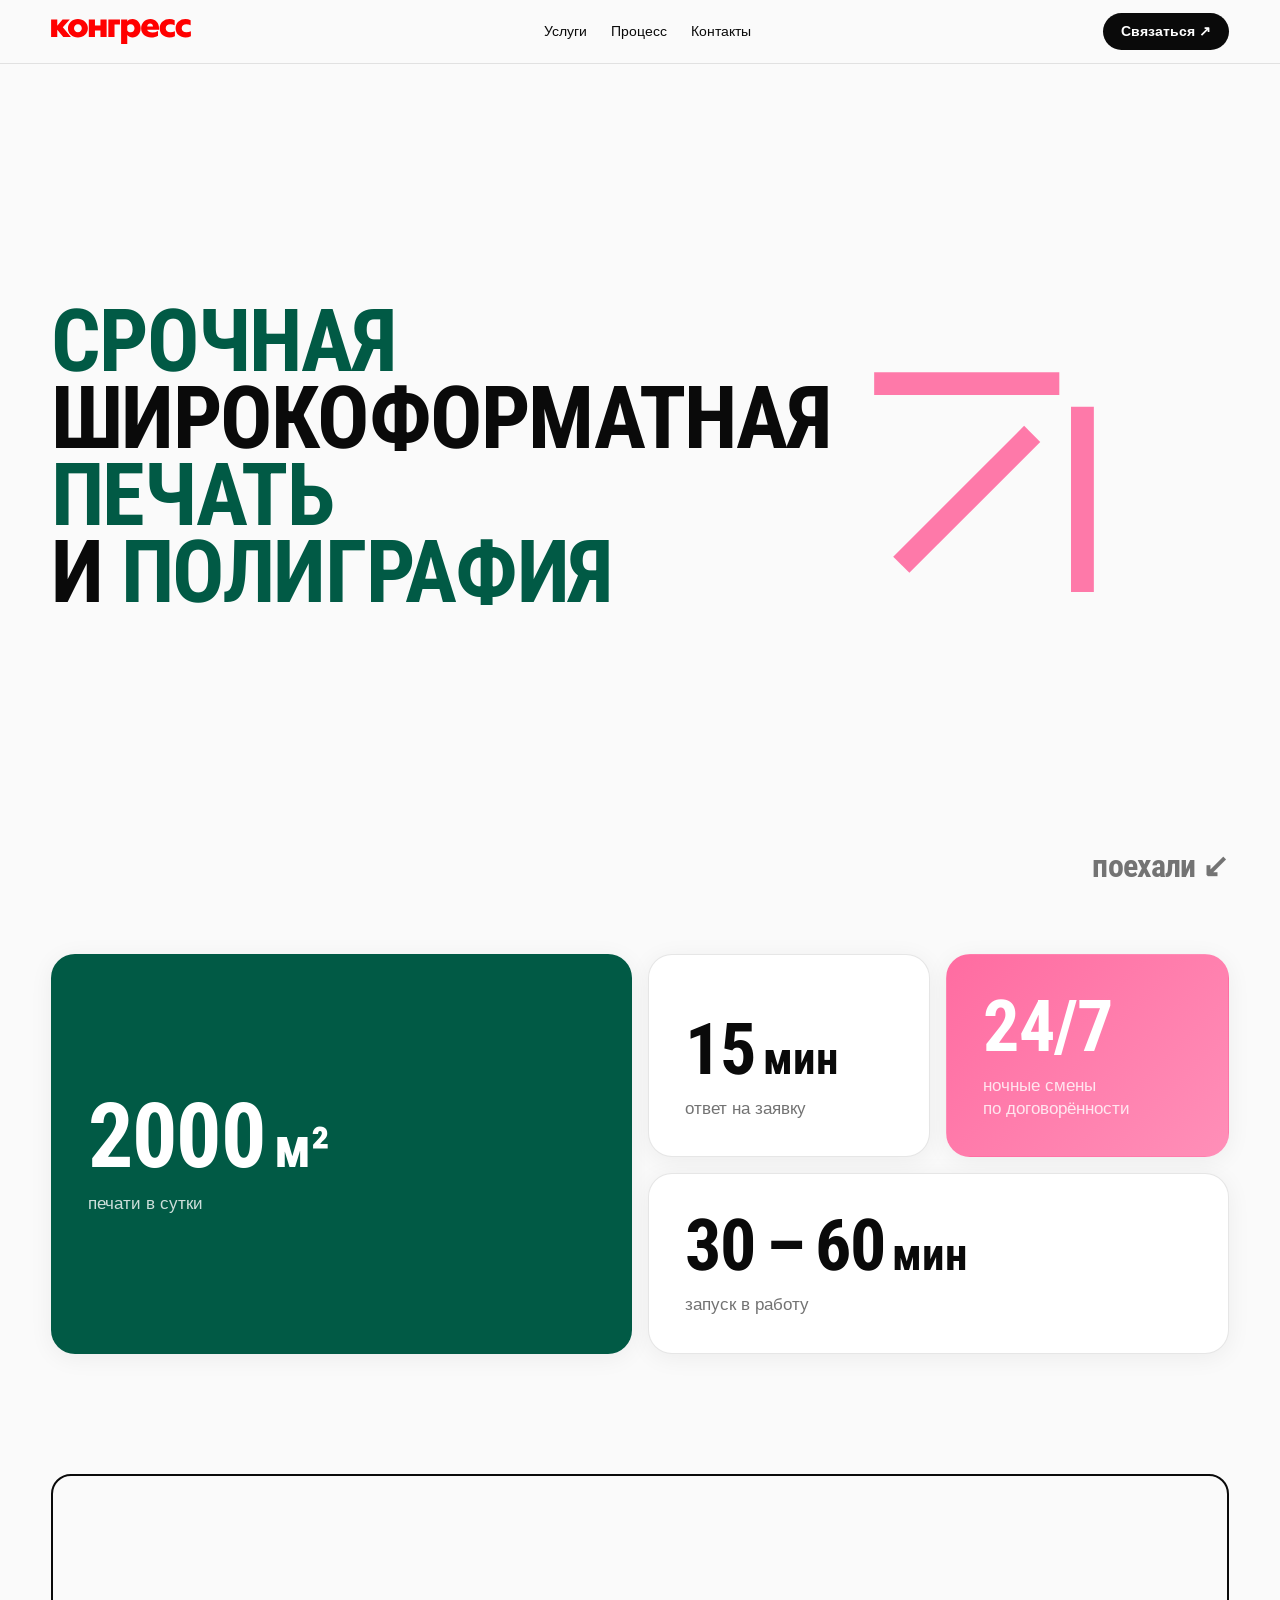
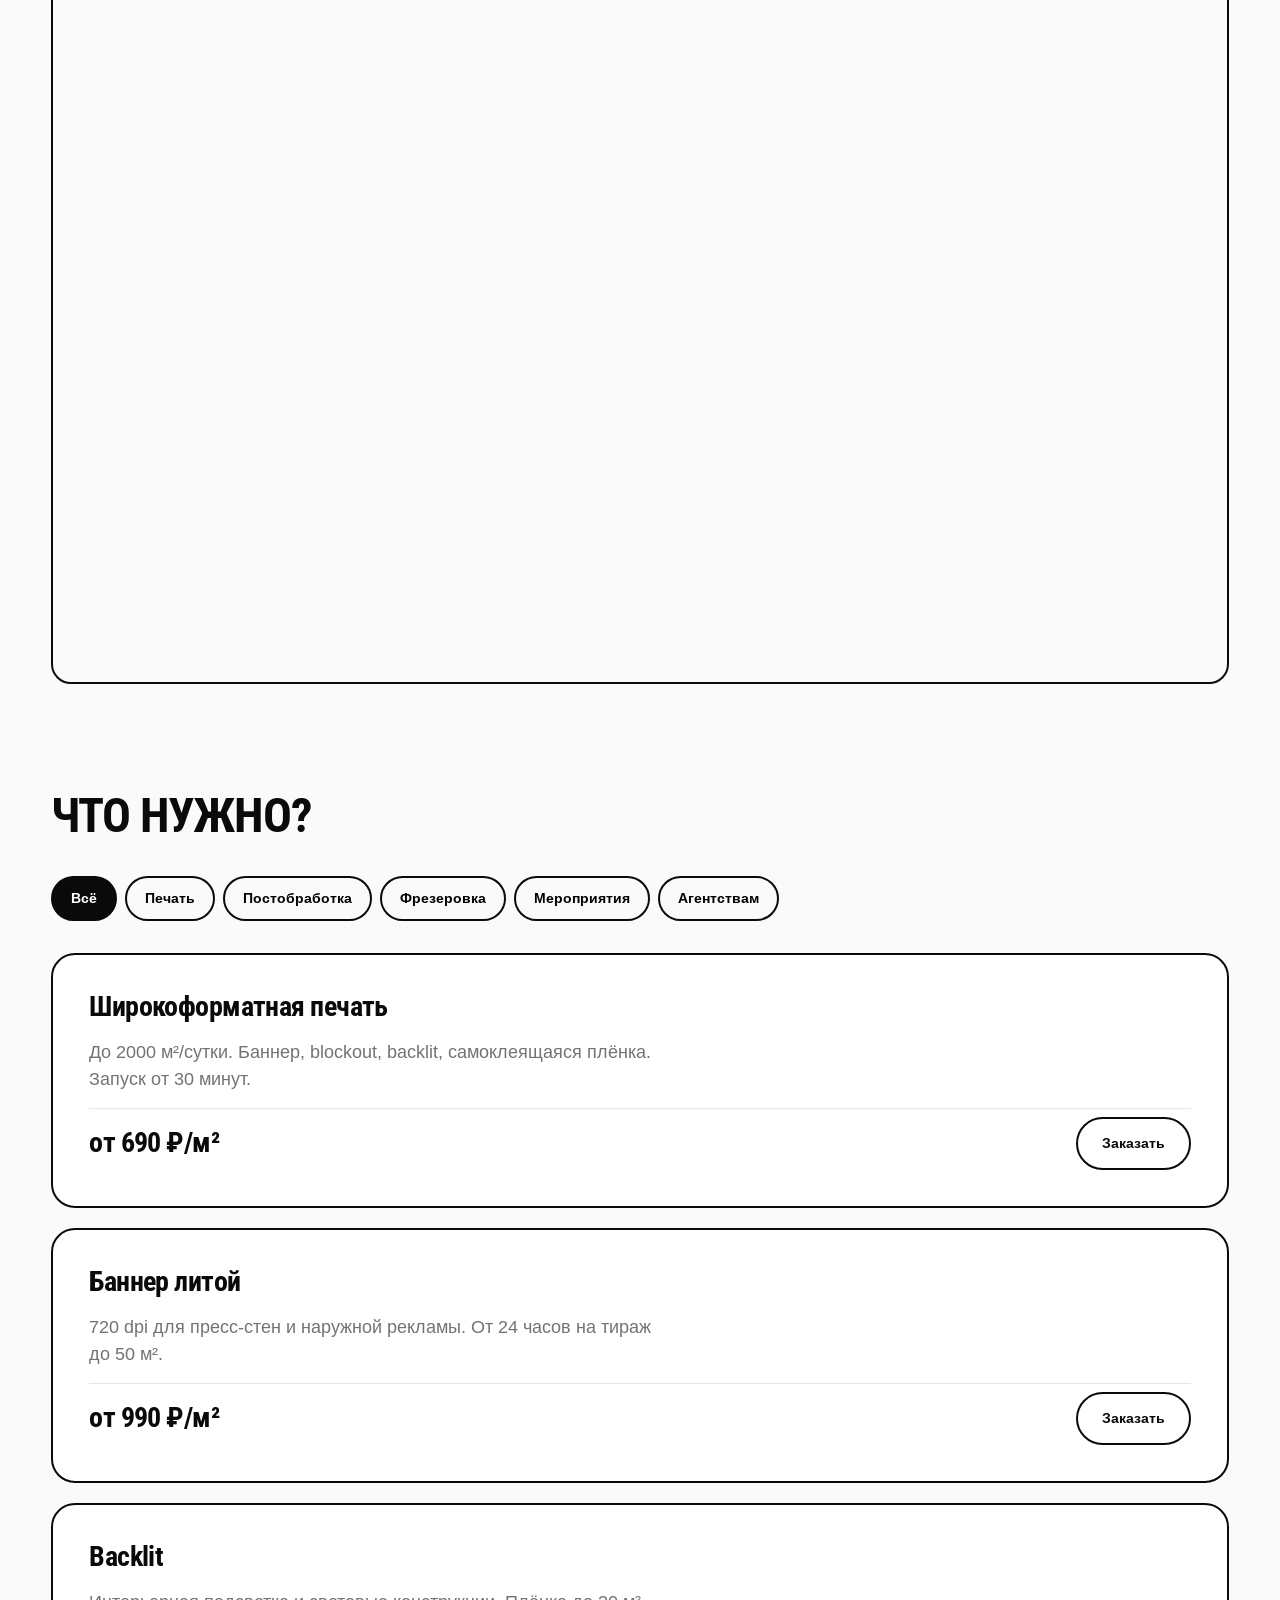
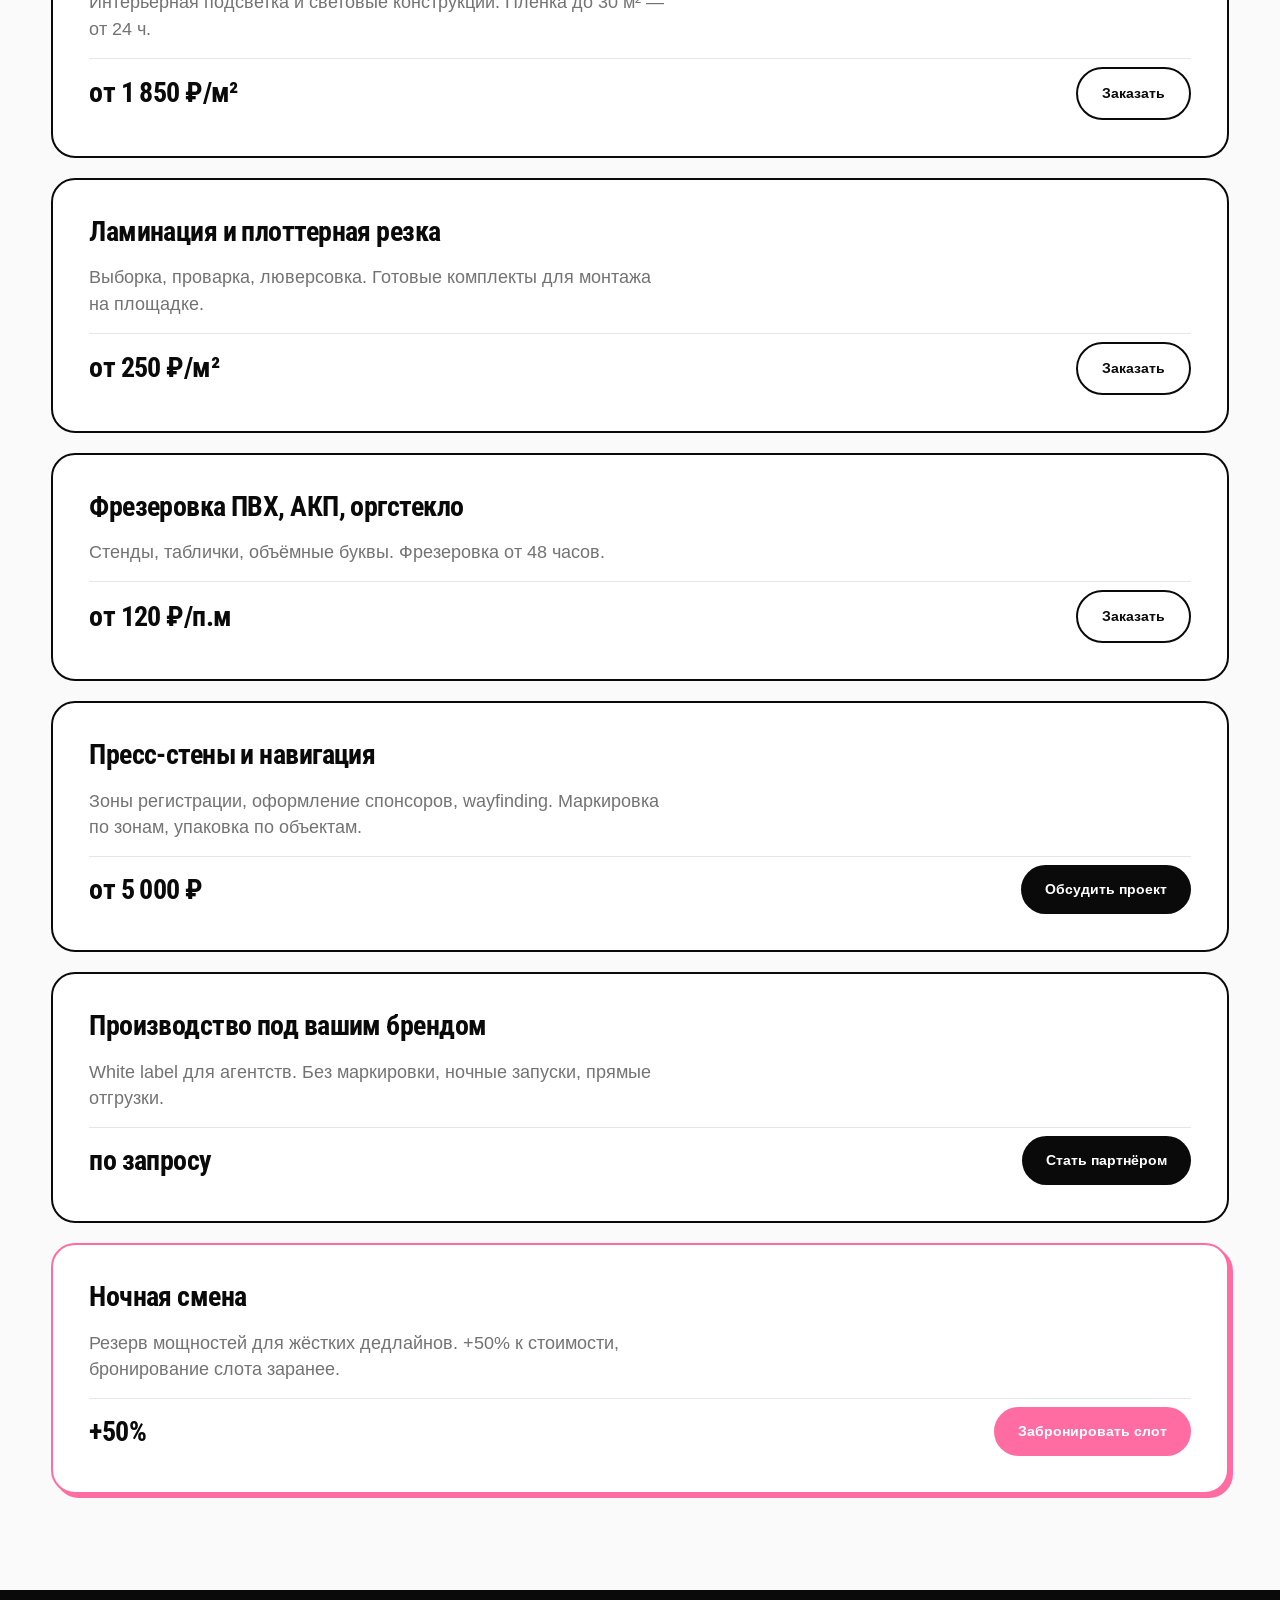
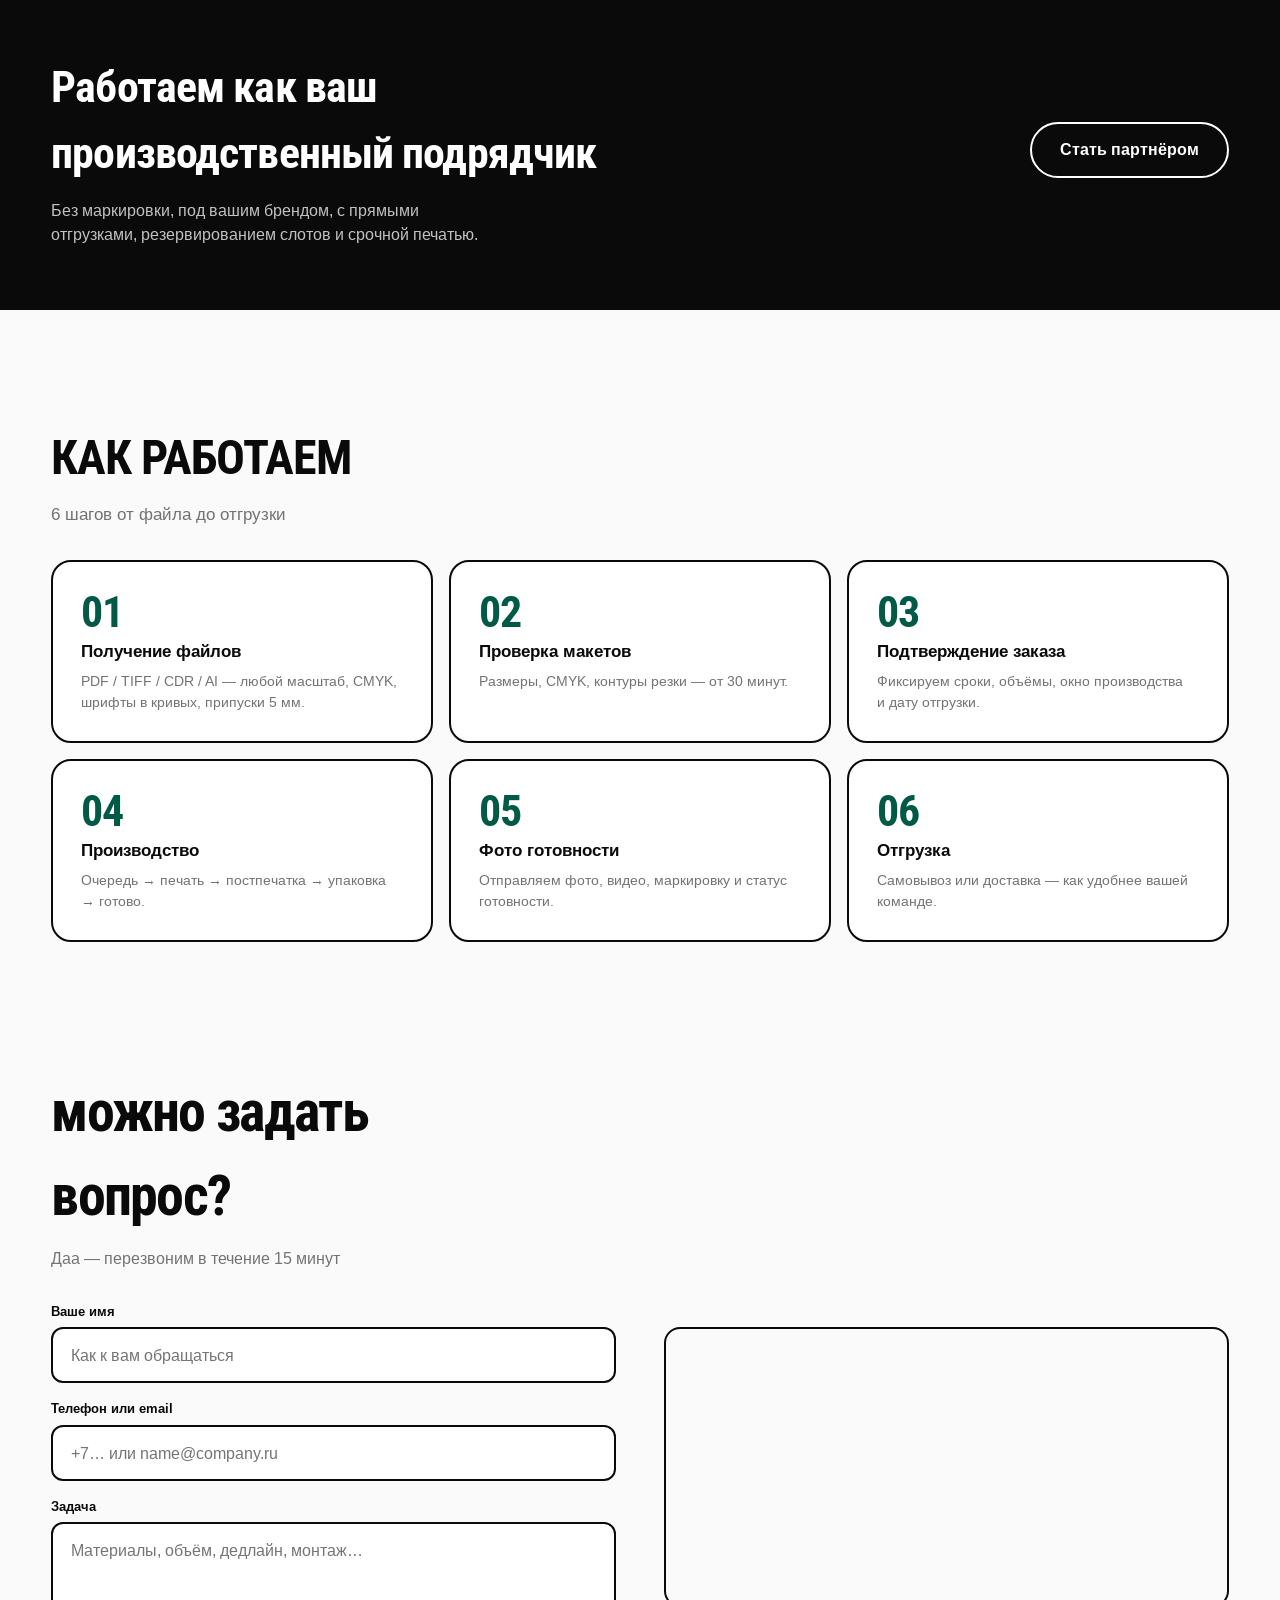
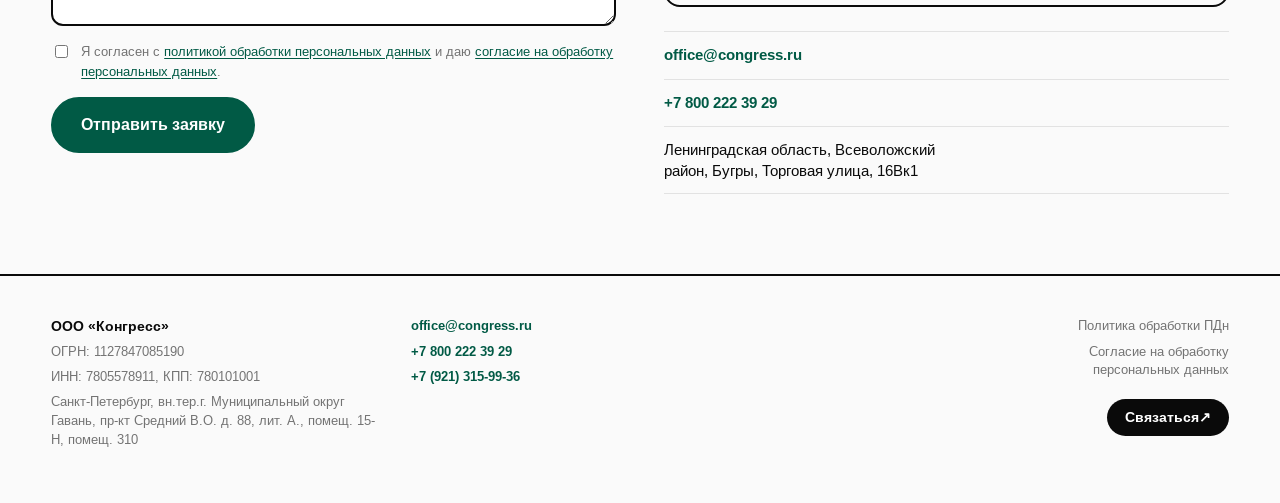
==== commit 21b6937e: "Улучшить мобильную версию: контакты, хиро и кнопки. Скрыты «поехали» и стрелки у «Связаться»; блок к" ====
--- a/index.html
+++ b/index.html
@@ -19,7 +19,7 @@
         <a href="#contact">Контакты</a>
       </nav>
       <div class="header__actions">
-        <a href="#contact" class="header__cta">Связаться ↗</a>
+        <a href="#contact" class="header__cta">Связаться<span class="link-arrow" aria-hidden="true"> ↗</span></a>
         <button class="burger" type="button" aria-label="Открыть меню" aria-expanded="false">
           <span></span><span></span>
         </button>
@@ -303,7 +303,7 @@
           <a href="#">Политика обработки ПДн</a>
           <a href="#">Согласие на обработку персональных данных</a>
         </nav>
-        <a href="#contact" class="footer__cta">Связаться ↗</a>
+        <a href="#contact" class="footer__cta">Связаться<span class="link-arrow" aria-hidden="true"> ↗</span></a>
       </div>
     </div>
   </footer>
--- a/styles.css
+++ b/styles.css
@@ -140,6 +140,8 @@
     grid-template-columns: 1fr auto;
   }
   .header__nav { display: none; }
+  .link-arrow { display: none; }
+  .hero__go { display: none; }
 }
 
 /* Hero — 1 экран, oversized type (вписывается в viewport) */
@@ -765,6 +767,10 @@
   gap: 32px;
   align-items: start;
 }
+@media (max-width: 991px) {
+  .contact-form { order: 1; }
+  .contact-aside { order: 2; }
+}
 @media (min-width: 992px) {
   .contact-layout {
     grid-template-columns: 1fr 1fr;
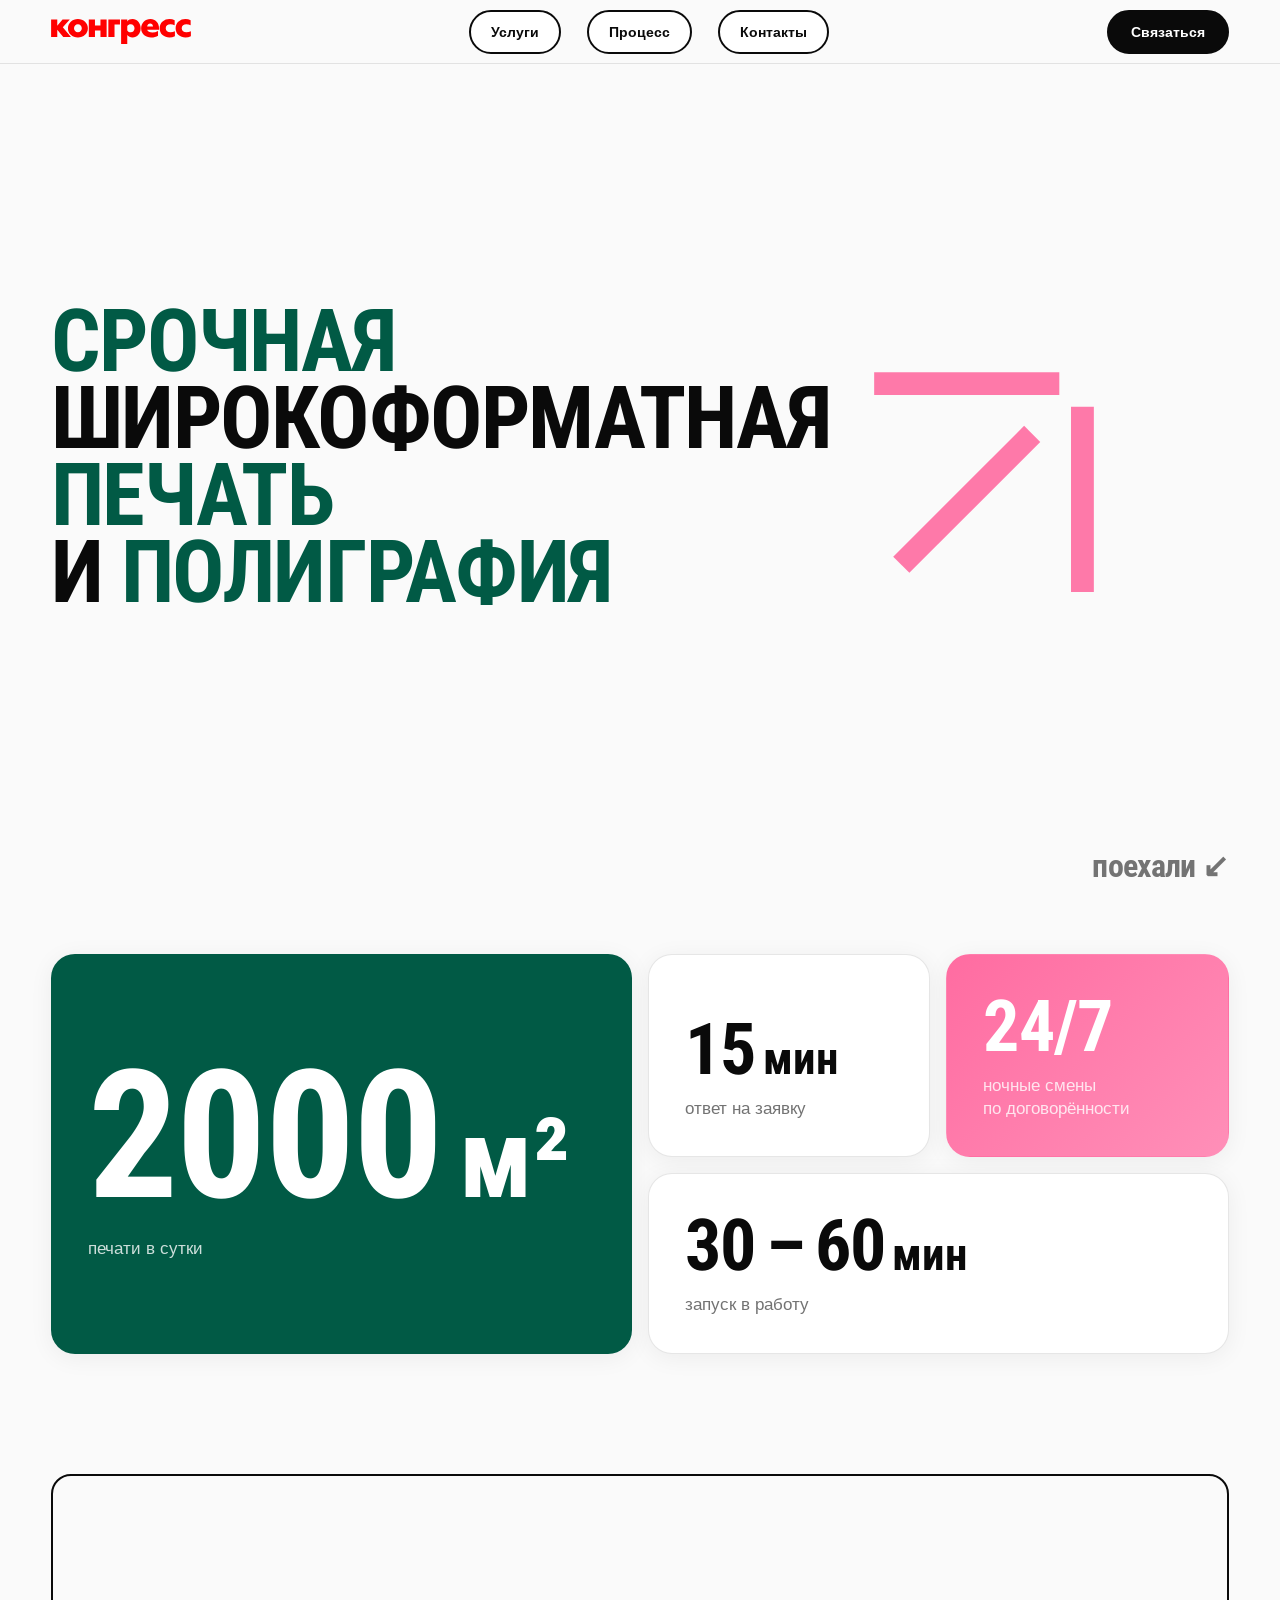
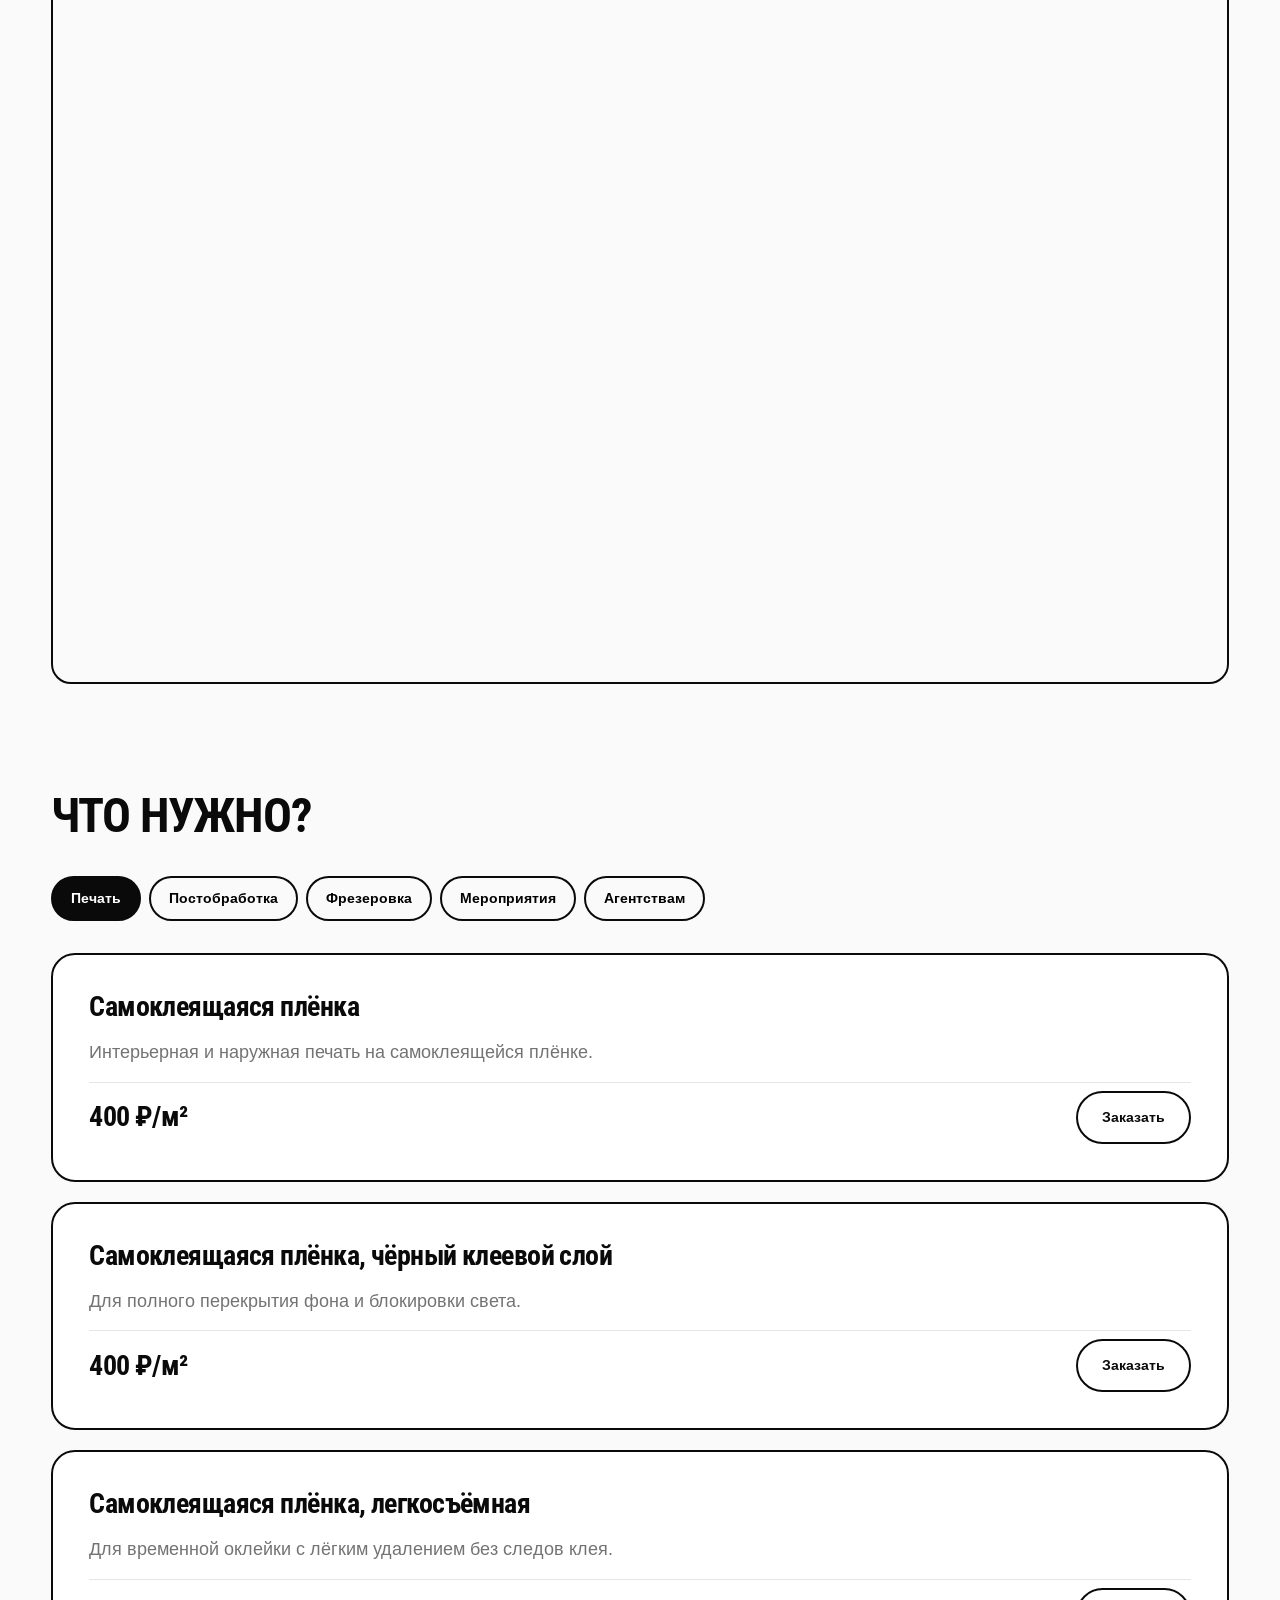
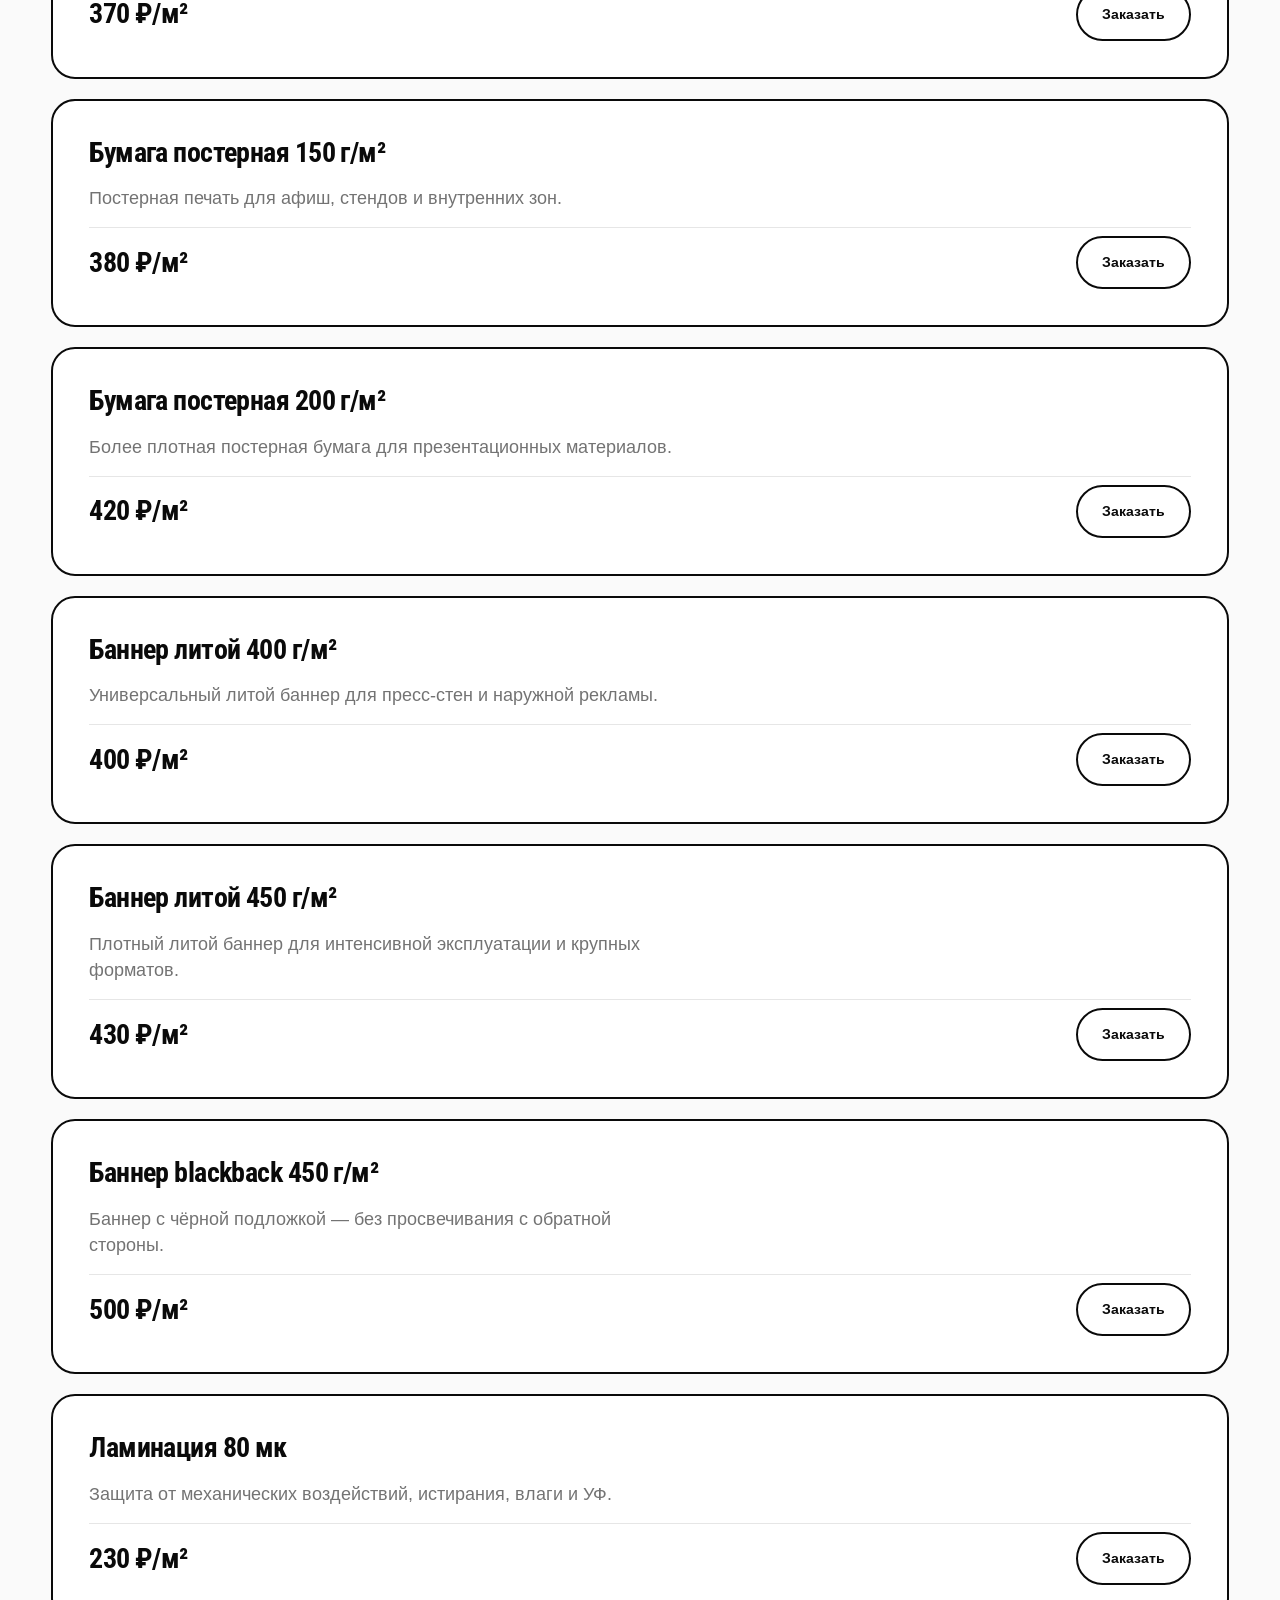
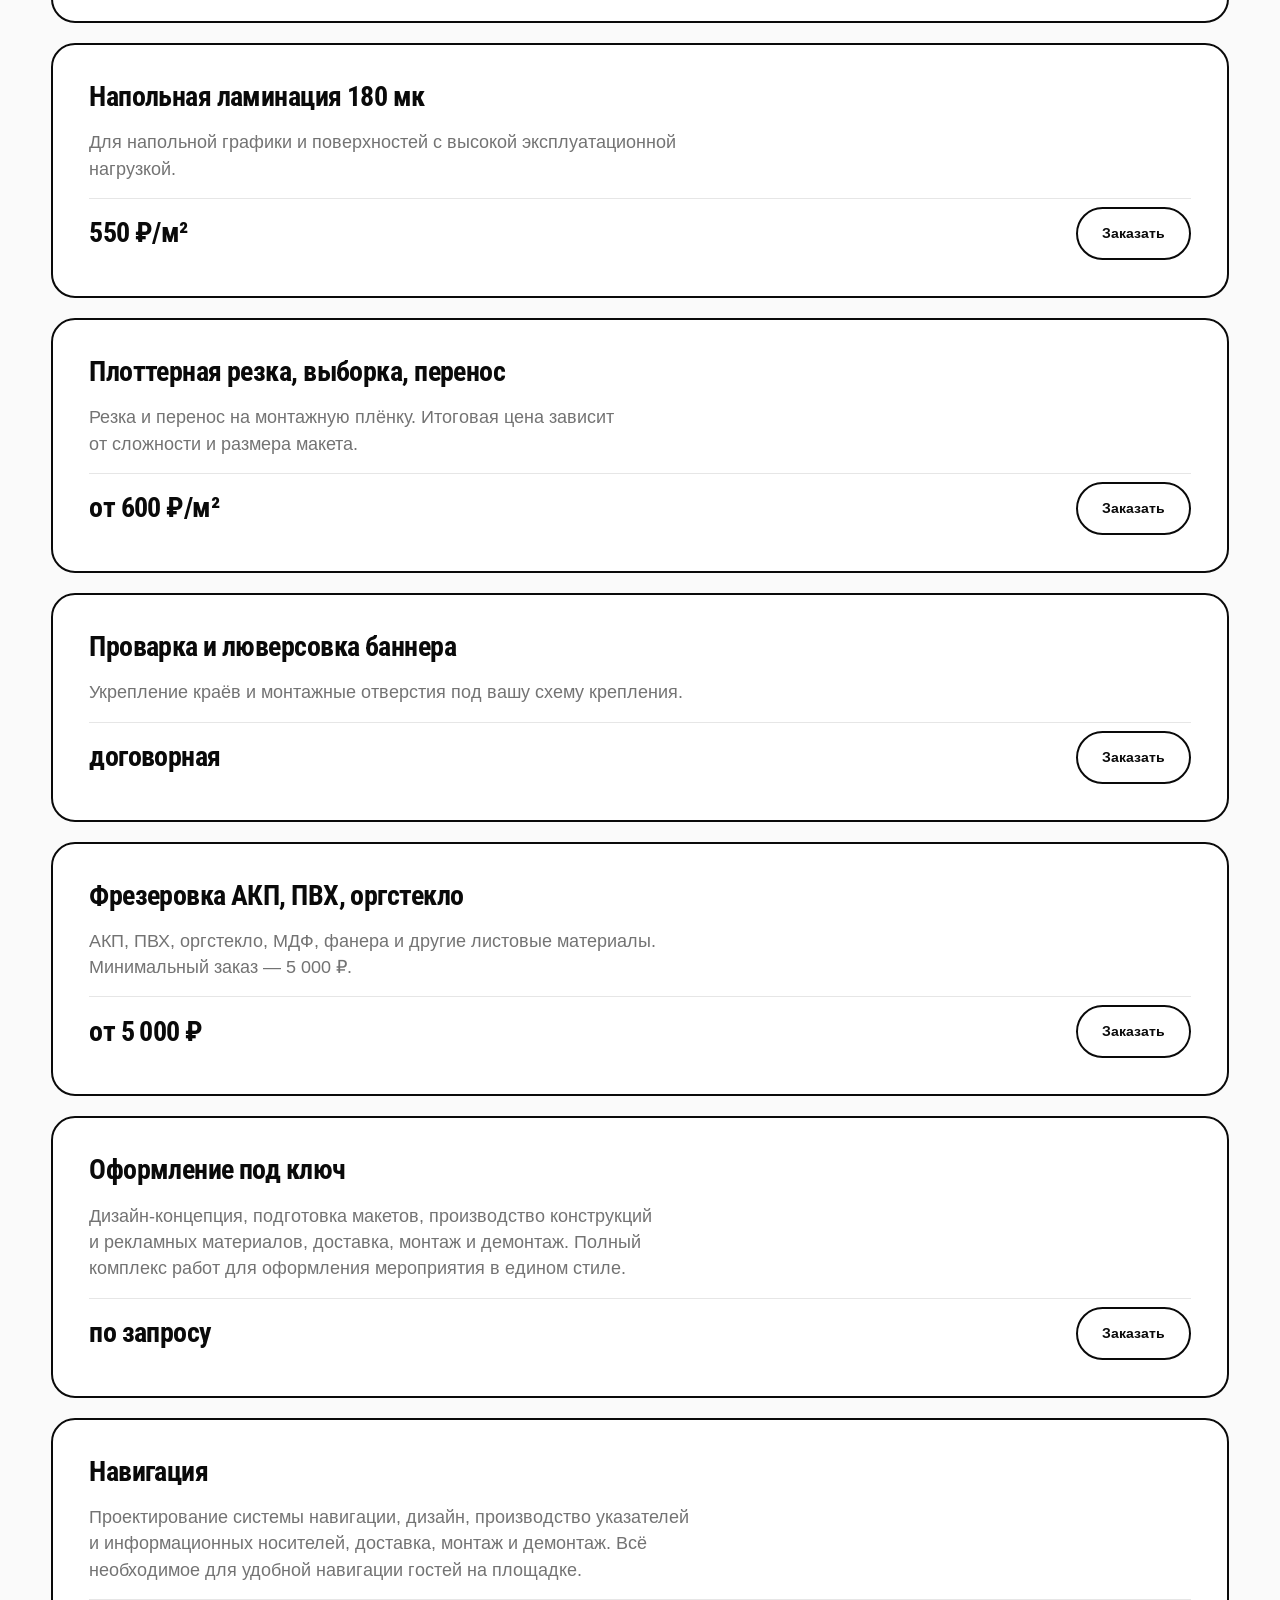
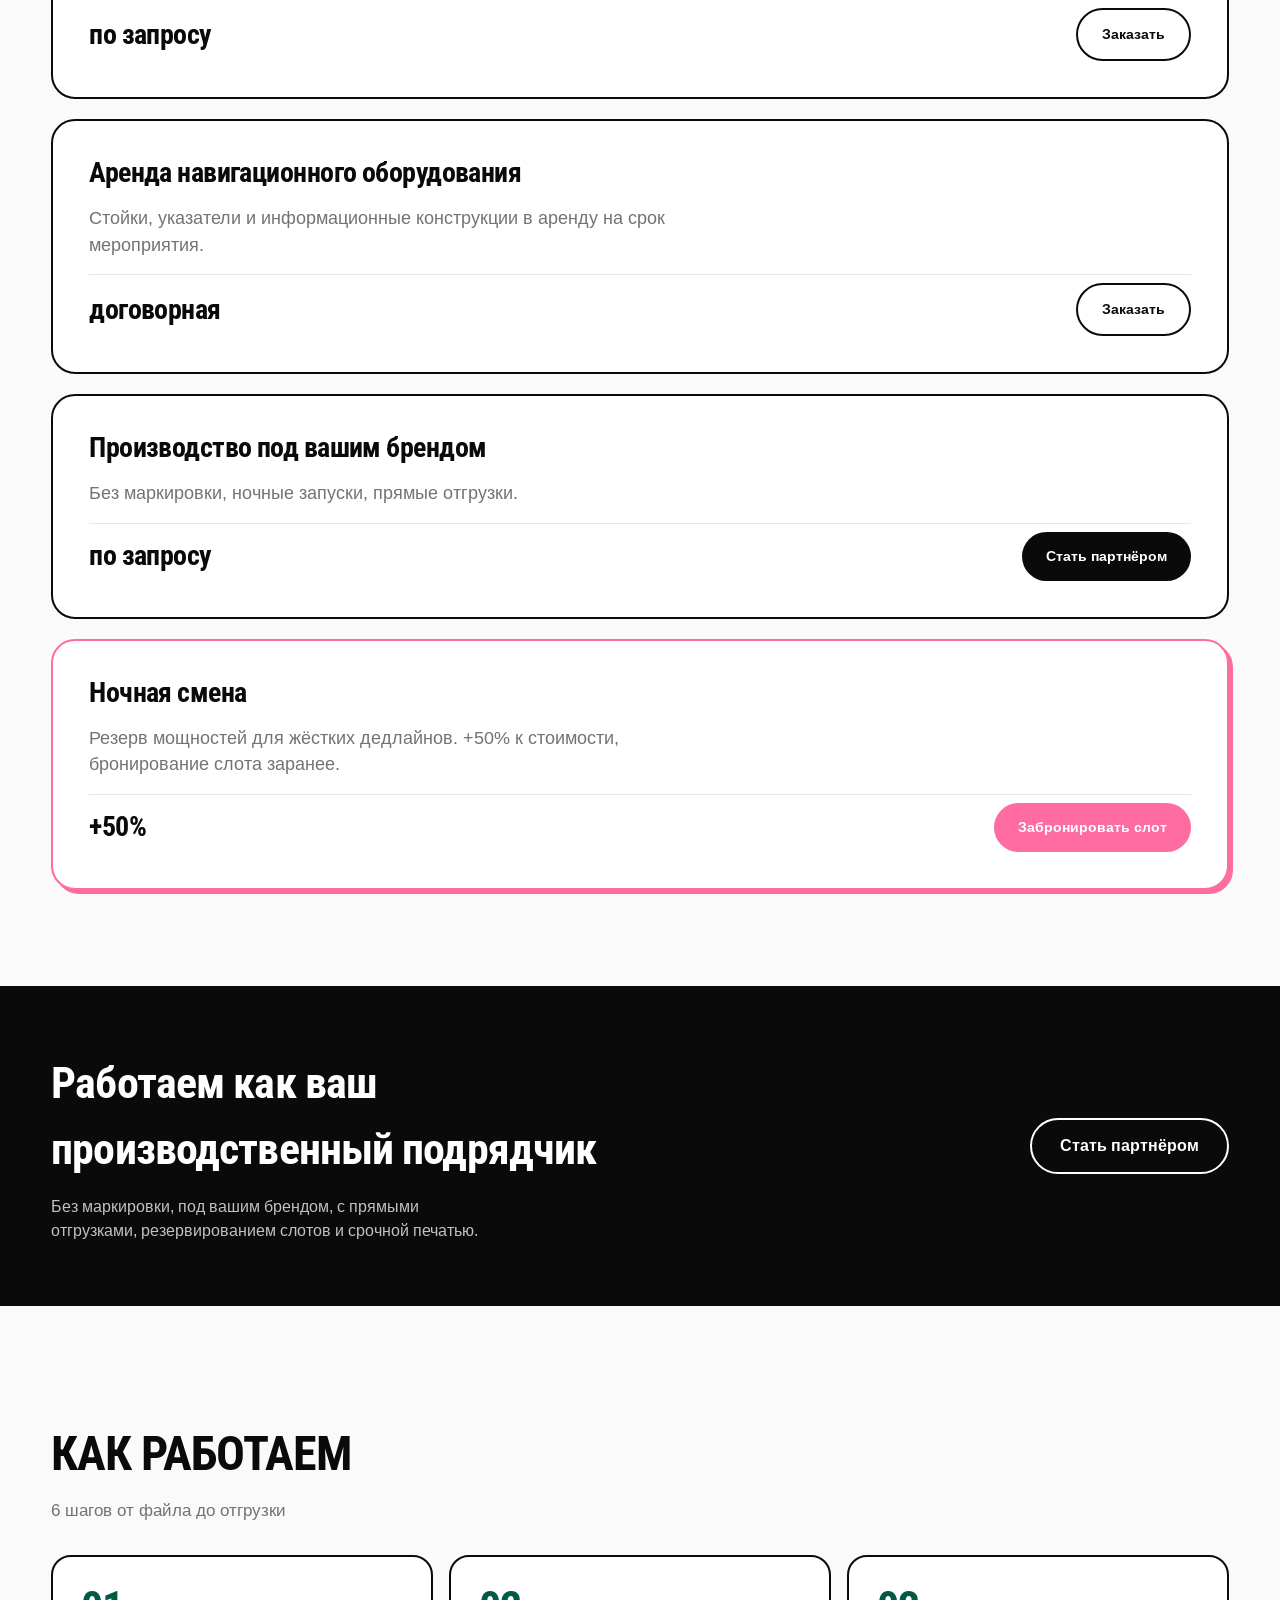
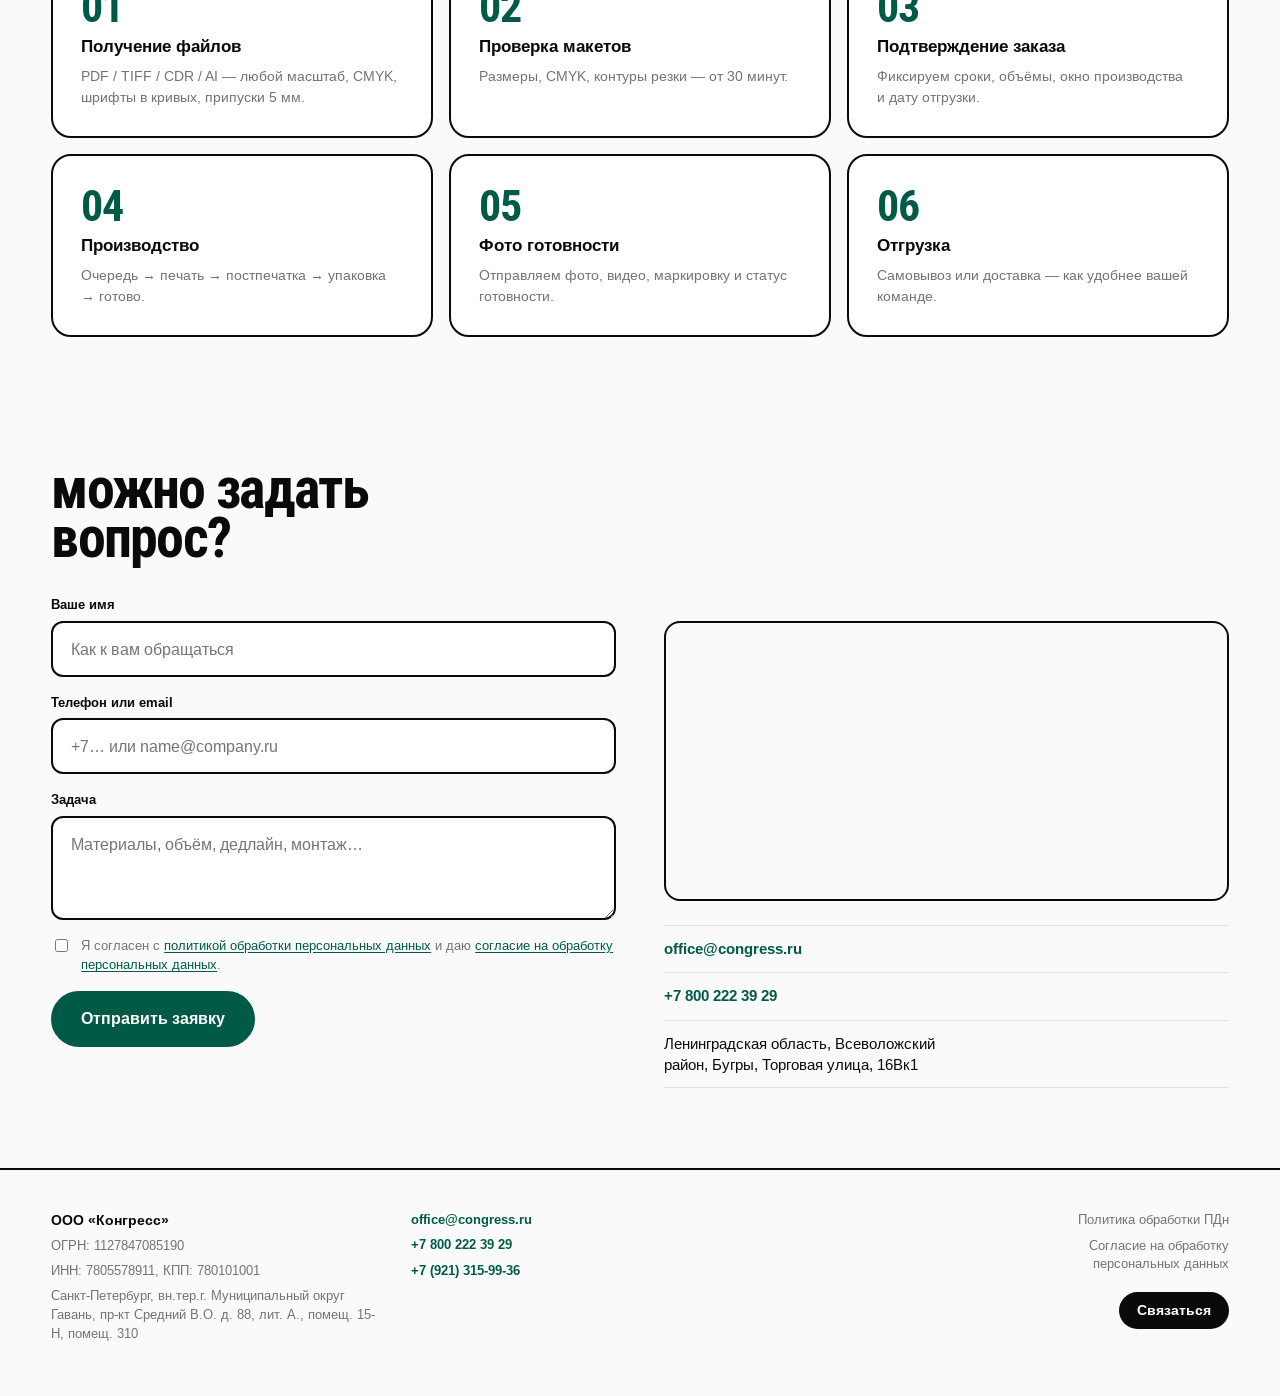
==== commit 84eeb748: "Обновить прайс, хедер, контакты и фильтр услуг. Актуальные цены и карточки мероприятий, навигация в " ====
--- a/index.html
+++ b/index.html
@@ -19,7 +19,7 @@
         <a href="#contact">Контакты</a>
       </nav>
       <div class="header__actions">
-        <a href="#contact" class="header__cta">Связаться<span class="link-arrow" aria-hidden="true"> ↗</span></a>
+        <a href="#contact" class="header__cta">Связаться</a>
         <button class="burger" type="button" aria-label="Открыть меню" aria-expanded="false">
           <span></span><span></span>
         </button>
@@ -96,8 +96,7 @@
         <h2 class="filter-section__title reveal">Что нужно?</h2>
 
         <div class="chips reveal" role="tablist" aria-label="Категории услуг">
-          <button class="chip is-active" role="tab" aria-selected="true" data-filter="all">Всё</button>
-          <button class="chip" role="tab" aria-selected="false" data-filter="print">Печать</button>
+          <button class="chip is-active" role="tab" aria-selected="true" data-filter="print">Печать</button>
           <button class="chip" role="tab" aria-selected="false" data-filter="post">Постобработка</button>
           <button class="chip" role="tab" aria-selected="false" data-filter="cnc">Фрезеровка</button>
           <button class="chip" role="tab" aria-selected="false" data-filter="events">Мероприятия</button>
@@ -105,69 +104,179 @@
         </div>
 
         <div class="channel-list reveal">
-          <article class="channel-card" data-category="print events">
-            <header class="channel-card__head">
-              <h3 class="channel-card__title">Широкоформатная печать</h3>
-            </header>
-            <p class="channel-card__desc">До&nbsp;2000&nbsp;м²/сутки. Баннер, blockout, backlit, самоклеящаяся плёнка. Запуск от&nbsp;30&nbsp;минут.</p>
-            <footer class="channel-card__foot">
-              <p class="channel-card__price">от&nbsp;690&nbsp;₽/м²</p>
-              <a href="#contact" class="channel-card__cta channel-card__cta--order">Заказать</a>
-            </footer>
-          </article>
-
-          <article class="channel-card" data-category="print">
-            <header class="channel-card__head">
-              <h3 class="channel-card__title">Баннер литой</h3>
-            </header>
-            <p class="channel-card__desc">720&nbsp;dpi для пресс-стен и&nbsp;наружной рекламы. От&nbsp;24&nbsp;часов на&nbsp;тираж до&nbsp;50&nbsp;м².</p>
-            <footer class="channel-card__foot">
-              <p class="channel-card__price">от&nbsp;990&nbsp;₽/м²</p>
-              <a href="#contact" class="channel-card__cta channel-card__cta--order">Заказать</a>
-            </footer>
-          </article>
-
-          <article class="channel-card" data-category="print">
-            <header class="channel-card__head">
-              <h3 class="channel-card__title">Backlit</h3>
-            </header>
-            <p class="channel-card__desc">Интерьерная подсветка и&nbsp;световые конструкции. Плёнка до&nbsp;30&nbsp;м² — от&nbsp;24&nbsp;ч.</p>
-            <footer class="channel-card__foot">
-              <p class="channel-card__price">от&nbsp;1&nbsp;850&nbsp;₽/м²</p>
-              <a href="#contact" class="channel-card__cta channel-card__cta--order">Заказать</a>
-            </footer>
-          </article>
-
-          <article class="channel-card" data-category="post events">
-            <header class="channel-card__head">
-              <h3 class="channel-card__title">Ламинация и&nbsp;плоттерная резка</h3>
-            </header>
-            <p class="channel-card__desc">Выборка, проварка, люверсовка. Готовые комплекты для монтажа на&nbsp;площадке.</p>
-            <footer class="channel-card__foot">
-              <p class="channel-card__price">от&nbsp;250&nbsp;₽/м²</p>
-              <a href="#contact" class="channel-card__cta channel-card__cta--order">Заказать</a>
-            </footer>
-          </article>
-
-          <article class="channel-card" data-category="cnc events">
-            <header class="channel-card__head">
-              <h3 class="channel-card__title">Фрезеровка ПВХ, АКП, оргстекло</h3>
-            </header>
-            <p class="channel-card__desc">Стенды, таблички, объёмные буквы. Фрезеровка от&nbsp;48&nbsp;часов.</p>
-            <footer class="channel-card__foot">
-              <p class="channel-card__price">от&nbsp;120&nbsp;₽/п.м</p>
+          <article class="channel-card" data-category="print">
+            <header class="channel-card__head">
+              <h3 class="channel-card__title">Самоклеящаяся плёнка</h3>
+            </header>
+            <p class="channel-card__desc">Интерьерная и&nbsp;наружная печать на&nbsp;самоклеящейся плёнке.</p>
+            <footer class="channel-card__foot">
+              <p class="channel-card__price">400&nbsp;₽/м²</p>
+              <a href="#contact" class="channel-card__cta channel-card__cta--order">Заказать</a>
+            </footer>
+          </article>
+
+          <article class="channel-card" data-category="print">
+            <header class="channel-card__head">
+              <h3 class="channel-card__title">Самоклеящаяся плёнка, чёрный клеевой слой</h3>
+            </header>
+            <p class="channel-card__desc">Для полного перекрытия фона и&nbsp;блокировки света.</p>
+            <footer class="channel-card__foot">
+              <p class="channel-card__price">400&nbsp;₽/м²</p>
+              <a href="#contact" class="channel-card__cta channel-card__cta--order">Заказать</a>
+            </footer>
+          </article>
+
+          <article class="channel-card" data-category="print">
+            <header class="channel-card__head">
+              <h3 class="channel-card__title">Самоклеящаяся плёнка, легкосъёмная</h3>
+            </header>
+            <p class="channel-card__desc">Для временной оклейки с&nbsp;лёгким удалением без следов клея.</p>
+            <footer class="channel-card__foot">
+              <p class="channel-card__price">370&nbsp;₽/м²</p>
+              <a href="#contact" class="channel-card__cta channel-card__cta--order">Заказать</a>
+            </footer>
+          </article>
+
+          <article class="channel-card" data-category="print">
+            <header class="channel-card__head">
+              <h3 class="channel-card__title">Бумага постерная 150&nbsp;г/м²</h3>
+            </header>
+            <p class="channel-card__desc">Постерная печать для афиш, стендов и&nbsp;внутренних зон.</p>
+            <footer class="channel-card__foot">
+              <p class="channel-card__price">380&nbsp;₽/м²</p>
+              <a href="#contact" class="channel-card__cta channel-card__cta--order">Заказать</a>
+            </footer>
+          </article>
+
+          <article class="channel-card" data-category="print">
+            <header class="channel-card__head">
+              <h3 class="channel-card__title">Бумага постерная 200&nbsp;г/м²</h3>
+            </header>
+            <p class="channel-card__desc">Более плотная постерная бумага для презентационных материалов.</p>
+            <footer class="channel-card__foot">
+              <p class="channel-card__price">420&nbsp;₽/м²</p>
+              <a href="#contact" class="channel-card__cta channel-card__cta--order">Заказать</a>
+            </footer>
+          </article>
+
+          <article class="channel-card" data-category="print">
+            <header class="channel-card__head">
+              <h3 class="channel-card__title">Баннер литой 400&nbsp;г/м²</h3>
+            </header>
+            <p class="channel-card__desc">Универсальный литой баннер для пресс-стен и&nbsp;наружной рекламы.</p>
+            <footer class="channel-card__foot">
+              <p class="channel-card__price">400&nbsp;₽/м²</p>
+              <a href="#contact" class="channel-card__cta channel-card__cta--order">Заказать</a>
+            </footer>
+          </article>
+
+          <article class="channel-card" data-category="print">
+            <header class="channel-card__head">
+              <h3 class="channel-card__title">Баннер литой 450&nbsp;г/м²</h3>
+            </header>
+            <p class="channel-card__desc">Плотный литой баннер для интенсивной эксплуатации и&nbsp;крупных форматов.</p>
+            <footer class="channel-card__foot">
+              <p class="channel-card__price">430&nbsp;₽/м²</p>
+              <a href="#contact" class="channel-card__cta channel-card__cta--order">Заказать</a>
+            </footer>
+          </article>
+
+          <article class="channel-card" data-category="print">
+            <header class="channel-card__head">
+              <h3 class="channel-card__title">Баннер blackback 450&nbsp;г/м²</h3>
+            </header>
+            <p class="channel-card__desc">Баннер с&nbsp;чёрной подложкой — без просвечивания с&nbsp;обратной стороны.</p>
+            <footer class="channel-card__foot">
+              <p class="channel-card__price">500&nbsp;₽/м²</p>
+              <a href="#contact" class="channel-card__cta channel-card__cta--order">Заказать</a>
+            </footer>
+          </article>
+
+          <article class="channel-card" data-category="post">
+            <header class="channel-card__head">
+              <h3 class="channel-card__title">Ламинация 80&nbsp;мк</h3>
+            </header>
+            <p class="channel-card__desc">Защита от&nbsp;механических воздействий, истирания, влаги и&nbsp;УФ.</p>
+            <footer class="channel-card__foot">
+              <p class="channel-card__price">230&nbsp;₽/м²</p>
+              <a href="#contact" class="channel-card__cta channel-card__cta--order">Заказать</a>
+            </footer>
+          </article>
+
+          <article class="channel-card" data-category="post">
+            <header class="channel-card__head">
+              <h3 class="channel-card__title">Напольная ламинация 180&nbsp;мк</h3>
+            </header>
+            <p class="channel-card__desc">Для напольной графики и&nbsp;поверхностей с&nbsp;высокой эксплуатационной нагрузкой.</p>
+            <footer class="channel-card__foot">
+              <p class="channel-card__price">550&nbsp;₽/м²</p>
+              <a href="#contact" class="channel-card__cta channel-card__cta--order">Заказать</a>
+            </footer>
+          </article>
+
+          <article class="channel-card" data-category="post">
+            <header class="channel-card__head">
+              <h3 class="channel-card__title">Плоттерная резка, выборка, перенос</h3>
+            </header>
+            <p class="channel-card__desc">Резка и&nbsp;перенос на&nbsp;монтажную плёнку. Итоговая цена зависит от&nbsp;сложности и&nbsp;размера макета.</p>
+            <footer class="channel-card__foot">
+              <p class="channel-card__price">от&nbsp;600&nbsp;₽/м²</p>
+              <a href="#contact" class="channel-card__cta channel-card__cta--order">Заказать</a>
+            </footer>
+          </article>
+
+          <article class="channel-card" data-category="post">
+            <header class="channel-card__head">
+              <h3 class="channel-card__title">Проварка и&nbsp;люверсовка баннера</h3>
+            </header>
+            <p class="channel-card__desc">Укрепление краёв и&nbsp;монтажные отверстия под вашу схему крепления.</p>
+            <footer class="channel-card__foot">
+              <p class="channel-card__price">договорная</p>
+              <a href="#contact" class="channel-card__cta channel-card__cta--order">Заказать</a>
+            </footer>
+          </article>
+
+          <article class="channel-card" data-category="cnc">
+            <header class="channel-card__head">
+              <h3 class="channel-card__title">Фрезеровка АКП, ПВХ, оргстекло</h3>
+            </header>
+            <p class="channel-card__desc">АКП, ПВХ, оргстекло, МДФ, фанера и&nbsp;другие листовые материалы. Минимальный заказ — 5&nbsp;000&nbsp;₽.</p>
+            <footer class="channel-card__foot">
+              <p class="channel-card__price">от&nbsp;5&nbsp;000&nbsp;₽</p>
               <a href="#contact" class="channel-card__cta channel-card__cta--order">Заказать</a>
             </footer>
           </article>
 
           <article class="channel-card" data-category="events">
             <header class="channel-card__head">
-              <h3 class="channel-card__title">Пресс-стены и&nbsp;навигация</h3>
-            </header>
-            <p class="channel-card__desc">Зоны регистрации, оформление спонсоров, wayfinding. Маркировка по&nbsp;зонам, упаковка по&nbsp;объектам.</p>
-            <footer class="channel-card__foot">
-              <p class="channel-card__price">от&nbsp;5&nbsp;000&nbsp;₽</p>
-              <a href="#contact" class="channel-card__cta">Обсудить проект</a>
+              <h3 class="channel-card__title">Оформление под ключ</h3>
+            </header>
+            <p class="channel-card__desc">Дизайн-концепция, подготовка макетов, производство конструкций и&nbsp;рекламных материалов, доставка, монтаж и&nbsp;демонтаж. Полный комплекс работ для оформления мероприятия в&nbsp;едином стиле.</p>
+            <footer class="channel-card__foot">
+              <p class="channel-card__price">по&nbsp;запросу</p>
+              <a href="#contact" class="channel-card__cta channel-card__cta--order">Заказать</a>
+            </footer>
+          </article>
+
+          <article class="channel-card" data-category="events">
+            <header class="channel-card__head">
+              <h3 class="channel-card__title">Навигация</h3>
+            </header>
+            <p class="channel-card__desc">Проектирование системы навигации, дизайн, производство указателей и&nbsp;информационных носителей, доставка, монтаж и&nbsp;демонтаж. Всё необходимое для удобной навигации гостей на&nbsp;площадке.</p>
+            <footer class="channel-card__foot">
+              <p class="channel-card__price">по&nbsp;запросу</p>
+              <a href="#contact" class="channel-card__cta channel-card__cta--order">Заказать</a>
+            </footer>
+          </article>
+
+          <article class="channel-card" data-category="events">
+            <header class="channel-card__head">
+              <h3 class="channel-card__title">Аренда навигационного оборудования</h3>
+            </header>
+            <p class="channel-card__desc">Стойки, указатели и&nbsp;информационные конструкции в&nbsp;аренду на&nbsp;срок мероприятия.</p>
+            <footer class="channel-card__foot">
+              <p class="channel-card__price">договорная</p>
+              <a href="#contact" class="channel-card__cta channel-card__cta--order">Заказать</a>
             </footer>
           </article>
 
@@ -175,7 +284,7 @@
             <header class="channel-card__head">
               <h3 class="channel-card__title">Производство под вашим брендом</h3>
             </header>
-            <p class="channel-card__desc">White label для агентств. Без маркировки, ночные запуски, прямые отгрузки.</p>
+            <p class="channel-card__desc">Без маркировки, ночные запуски, прямые отгрузки.</p>
             <footer class="channel-card__foot">
               <p class="channel-card__price">по&nbsp;запросу</p>
               <a href="#contact" class="channel-card__cta">Стать партнёром</a>
@@ -250,7 +359,6 @@
     <section class="contact-section" id="contact">
       <div class="shell">
         <h2 class="contact-section__title reveal">можно задать<br>вопрос?</h2>
-        <p class="contact-section__sub reveal">Даа — перезвоним в течение 15 минут</p>
         <div class="contact-layout reveal">
           <aside class="contact-aside">
             <div class="contact-map" aria-label="Карта проезда">
@@ -303,7 +411,7 @@
           <a href="#">Политика обработки ПДн</a>
           <a href="#">Согласие на обработку персональных данных</a>
         </nav>
-        <a href="#contact" class="footer__cta">Связаться<span class="link-arrow" aria-hidden="true"> ↗</span></a>
+        <a href="#contact" class="footer__cta">Связаться</a>
       </div>
     </div>
   </footer>
--- a/styles.css
+++ b/styles.css
@@ -70,7 +70,7 @@
   top: 0;
   z-index: 100;
   height: var(--header-h);
-  background: rgba(250, 250, 250, 0.9);
+  background: rgba(250, 250, 250, 0.92);
   backdrop-filter: blur(12px);
   border-bottom: 1px solid var(--border);
 }
@@ -85,6 +85,7 @@
   display: flex;
   align-items: center;
   justify-self: start;
+  min-width: 0;
 }
 .header__brand img {
   width: clamp(120px, 14vw, 140px);
@@ -92,56 +93,147 @@
 }
 .header__nav {
   display: none;
-  gap: 24px;
+  align-items: center;
+  gap: clamp(14px, 2vw, 28px);
   font-size: 14px;
-  font-weight: 500;
+  font-weight: 600;
   justify-self: center;
 }
+.header__nav a {
+  display: inline-flex;
+  align-items: center;
+  justify-content: center;
+  min-height: 44px;
+  padding: 10px clamp(14px, 1.6vw, 20px);
+  background: var(--surface);
+  color: var(--text);
+  border: 2px solid var(--text);
+  border-radius: var(--chip-radius);
+  line-height: 1;
+  white-space: nowrap;
+  flex-shrink: 0;
+  transition: transform 0.2s var(--ease), background 0.2s var(--ease), border-color 0.2s var(--ease), color 0.2s var(--ease);
+}
+.header__nav a:hover {
+  transform: scale(1.03);
+  background: var(--green);
+  border-color: var(--green);
+  color: #fff;
+}
 .header__actions {
   display: flex;
   align-items: center;
-  gap: 16px;
+  gap: 12px;
   justify-self: end;
-}
-.header__nav a:hover { opacity: 0.6; }
+  flex-shrink: 0;
+}
 .header__cta {
-  padding: 8px 18px;
+  display: inline-flex;
+  align-items: center;
+  justify-content: center;
+  min-height: 44px;
+  padding: 10px 22px;
   background: var(--text);
   color: #fff;
+  border: 2px solid var(--text);
   border-radius: var(--chip-radius);
   font-size: 14px;
   font-weight: 600;
-  transition: transform 0.2s var(--ease);
-}
-.header__cta:hover { transform: scale(1.04); }
+  line-height: 1;
+  white-space: nowrap;
+  flex-shrink: 0;
+  transition: transform 0.2s var(--ease), background 0.2s var(--ease), border-color 0.2s var(--ease);
+}
+.header__cta:hover {
+  transform: scale(1.03);
+  background: var(--green);
+  border-color: var(--green);
+  color: #fff;
+}
 .burger {
   display: flex;
   flex-direction: column;
+  justify-content: center;
+  align-items: center;
   gap: 5px;
-  background: none;
-  border: none;
-  padding: 8px;
-}
-.burger span { width: 22px; height: 2px; background: var(--text); }
+  width: 44px;
+  height: 44px;
+  margin: 0;
+  background: var(--surface);
+  border: 2px solid var(--text);
+  border-radius: 12px;
+  padding: 0;
+  flex-shrink: 0;
+  transition: background 0.2s var(--ease), border-color 0.2s var(--ease);
+}
+.burger:hover {
+  background: rgba(10, 10, 10, 0.04);
+  border-color: var(--green);
+}
+.burger span {
+  width: 18px;
+  height: 2px;
+  background: var(--text);
+  border-radius: 1px;
+  transition: background 0.2s var(--ease);
+}
+.burger:hover span { background: var(--green); }
 .mobile-menu {
   position: fixed;
   inset: var(--header-h) 0 0;
   z-index: 99;
   background: var(--bg);
-  padding: 24px;
-}
-.mobile-menu nav { display: flex; flex-direction: column; gap: 16px; font-weight: 600; }
+  padding: 28px var(--page-gutter);
+  border-top: 1px solid var(--border);
+}
+.mobile-menu nav {
+  display: flex;
+  flex-direction: column;
+  gap: 10px;
+  font-weight: 600;
+  font-size: 16px;
+}
+.mobile-menu nav a {
+  display: inline-flex;
+  align-items: center;
+  justify-content: center;
+  min-height: 44px;
+  padding: 10px 20px;
+  background: var(--surface);
+  color: var(--text);
+  border: 2px solid var(--text);
+  border-radius: var(--chip-radius);
+  transition: transform 0.2s var(--ease), background 0.2s var(--ease), border-color 0.2s var(--ease), color 0.2s var(--ease);
+}
+.mobile-menu nav a:hover {
+  transform: scale(1.02);
+  background: var(--green);
+  border-color: var(--green);
+  color: #fff;
+}
 @media (min-width: 768px) {
+  .header__inner { gap: 32px; }
   .header__nav { display: flex; }
   .burger { display: none; }
 }
 @media (max-width: 767px) {
   .header__inner {
-    grid-template-columns: 1fr auto;
-  }
-  .header__nav { display: none; }
-  .link-arrow { display: none; }
-  .hero__go { display: none; }
+    grid-template-columns: minmax(0, 1fr) auto;
+    gap: 16px;
+  }
+  .header__brand img {
+    width: clamp(104px, 30vw, 128px);
+  }
+  .header__actions {
+    gap: 10px;
+    padding-left: 12px;
+    margin-left: auto;
+  }
+  .header__cta {
+    min-height: 40px;
+    padding: 8px 16px;
+    font-size: 13px;
+  }
 }
 
 /* Hero — 1 экран, oversized type (вписывается в viewport) */
@@ -297,6 +389,14 @@
   color: var(--text);
   transform: translateY(4px);
 }
+@media (max-width: 767px) {
+  .hero__grid {
+    grid-template-rows: minmax(0, 1fr);
+  }
+  .hero__foot {
+    display: none;
+  }
+}
 
 /* Stats screen — bento grid */
 .stats-screen {
@@ -350,6 +450,9 @@
   line-height: 1;
   margin: 0;
 }
+.bento-card--stat-hero .bento-card__stat {
+  font-size: clamp(5rem, 12vw, 9rem);
+}
 .bento-card__sep {
   margin: 0 0.14em;
   letter-spacing: 0;
@@ -408,7 +511,7 @@
     justify-content: center;
   }
   .bento-card--stat-hero .bento-card__stat {
-    font-size: clamp(3.5rem, 7vw, 6rem);
+    font-size: clamp(7rem, 14vw, 12rem);
   }
   .bento-card--wide { grid-column: span 2; }
 }
@@ -758,9 +861,9 @@
   font-size: clamp(2rem, 5vw, 3.5rem);
   font-weight: 700;
   letter-spacing: -0.03em;
-  margin: 0 0 8px;
-}
-.contact-section__sub { color: var(--text-muted); margin: 0 0 32px; }
+  line-height: 0.88;
+  margin: 0 0 32px;
+}
 .contact-layout {
   display: grid;
   grid-template-columns: 1fr;
